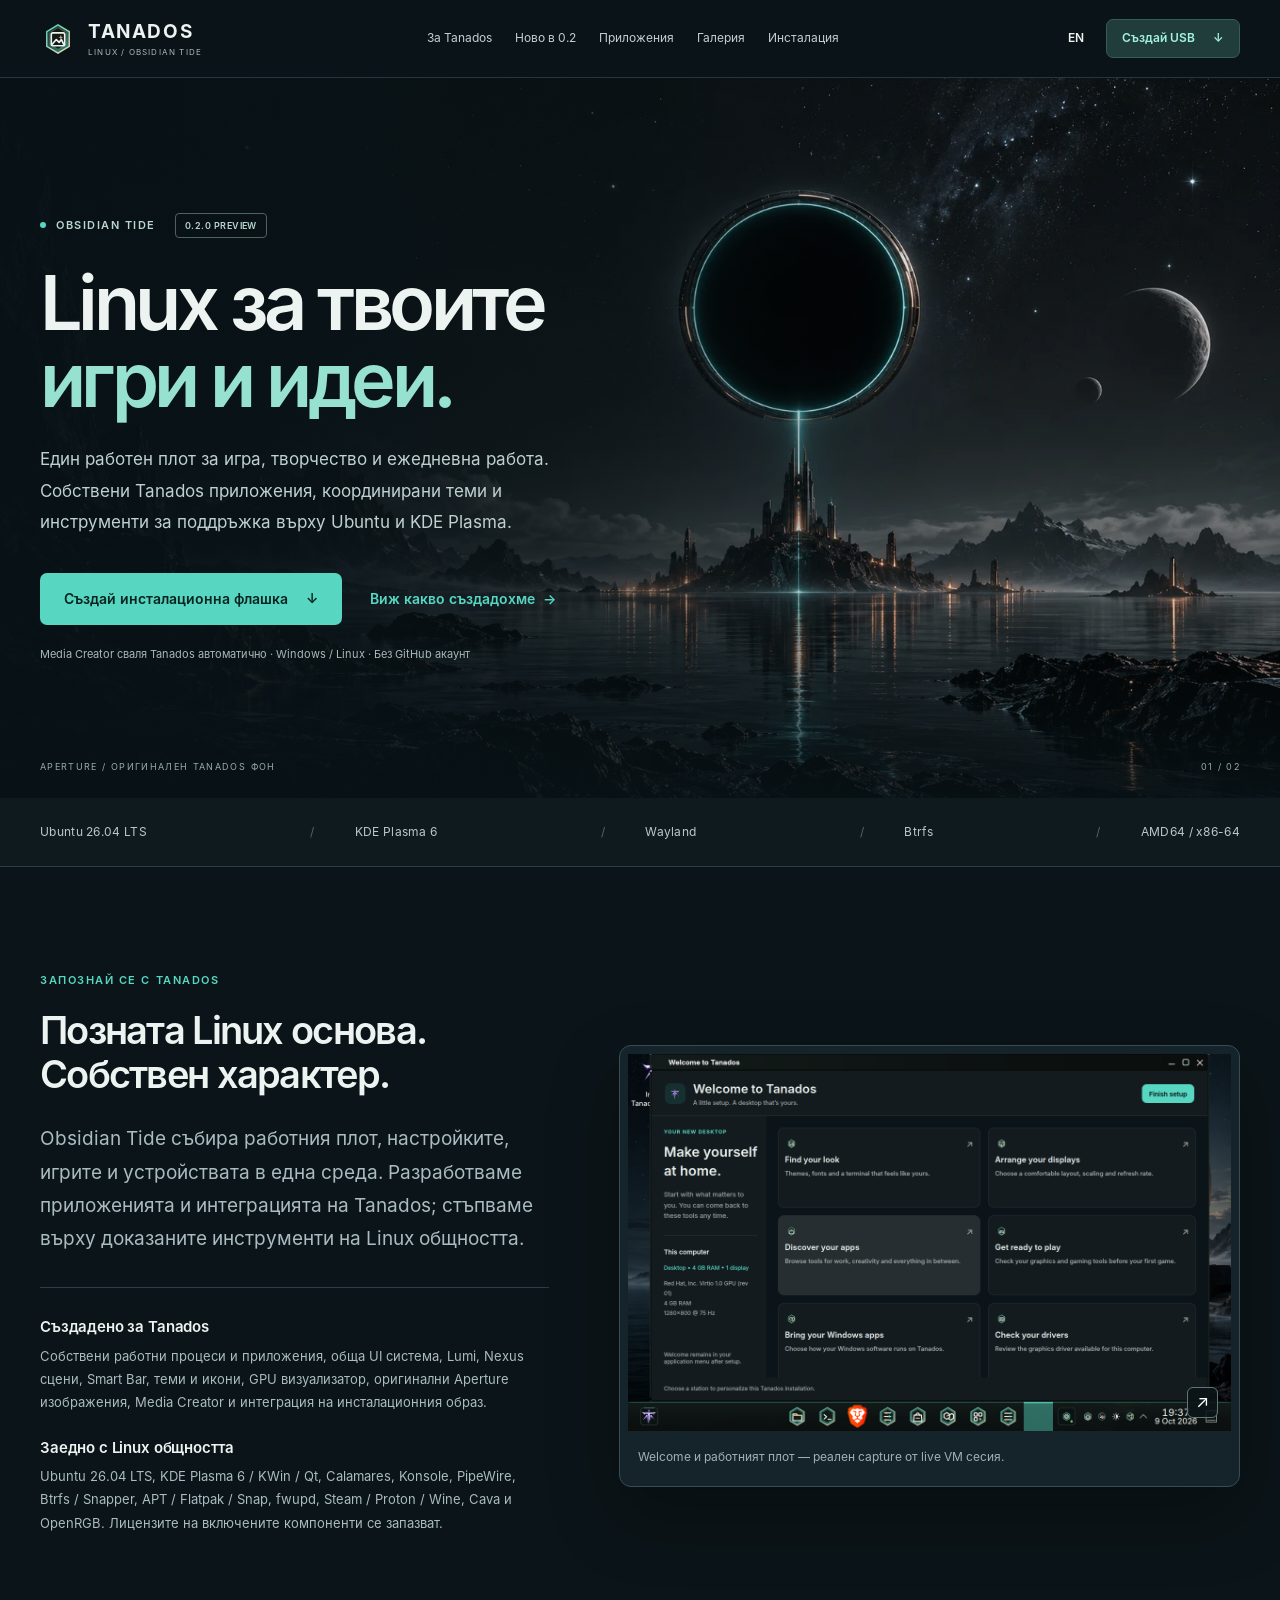
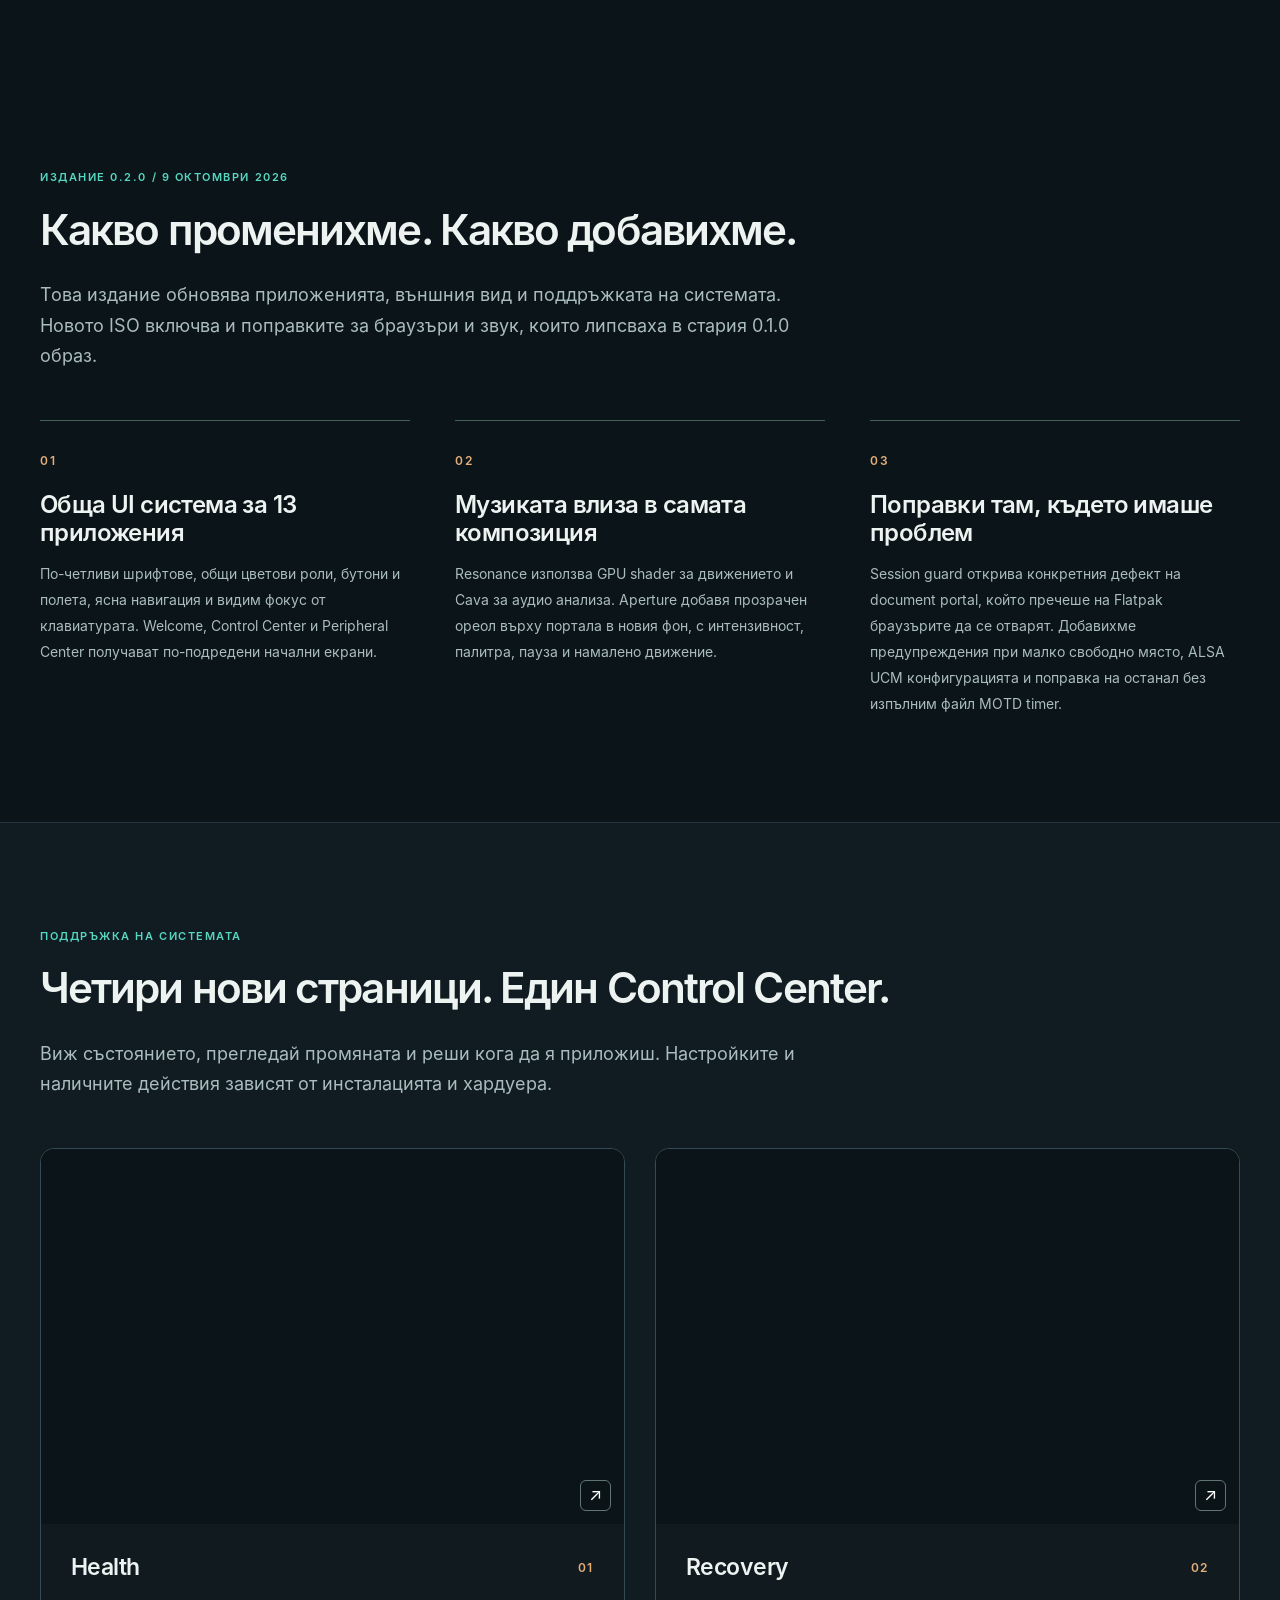
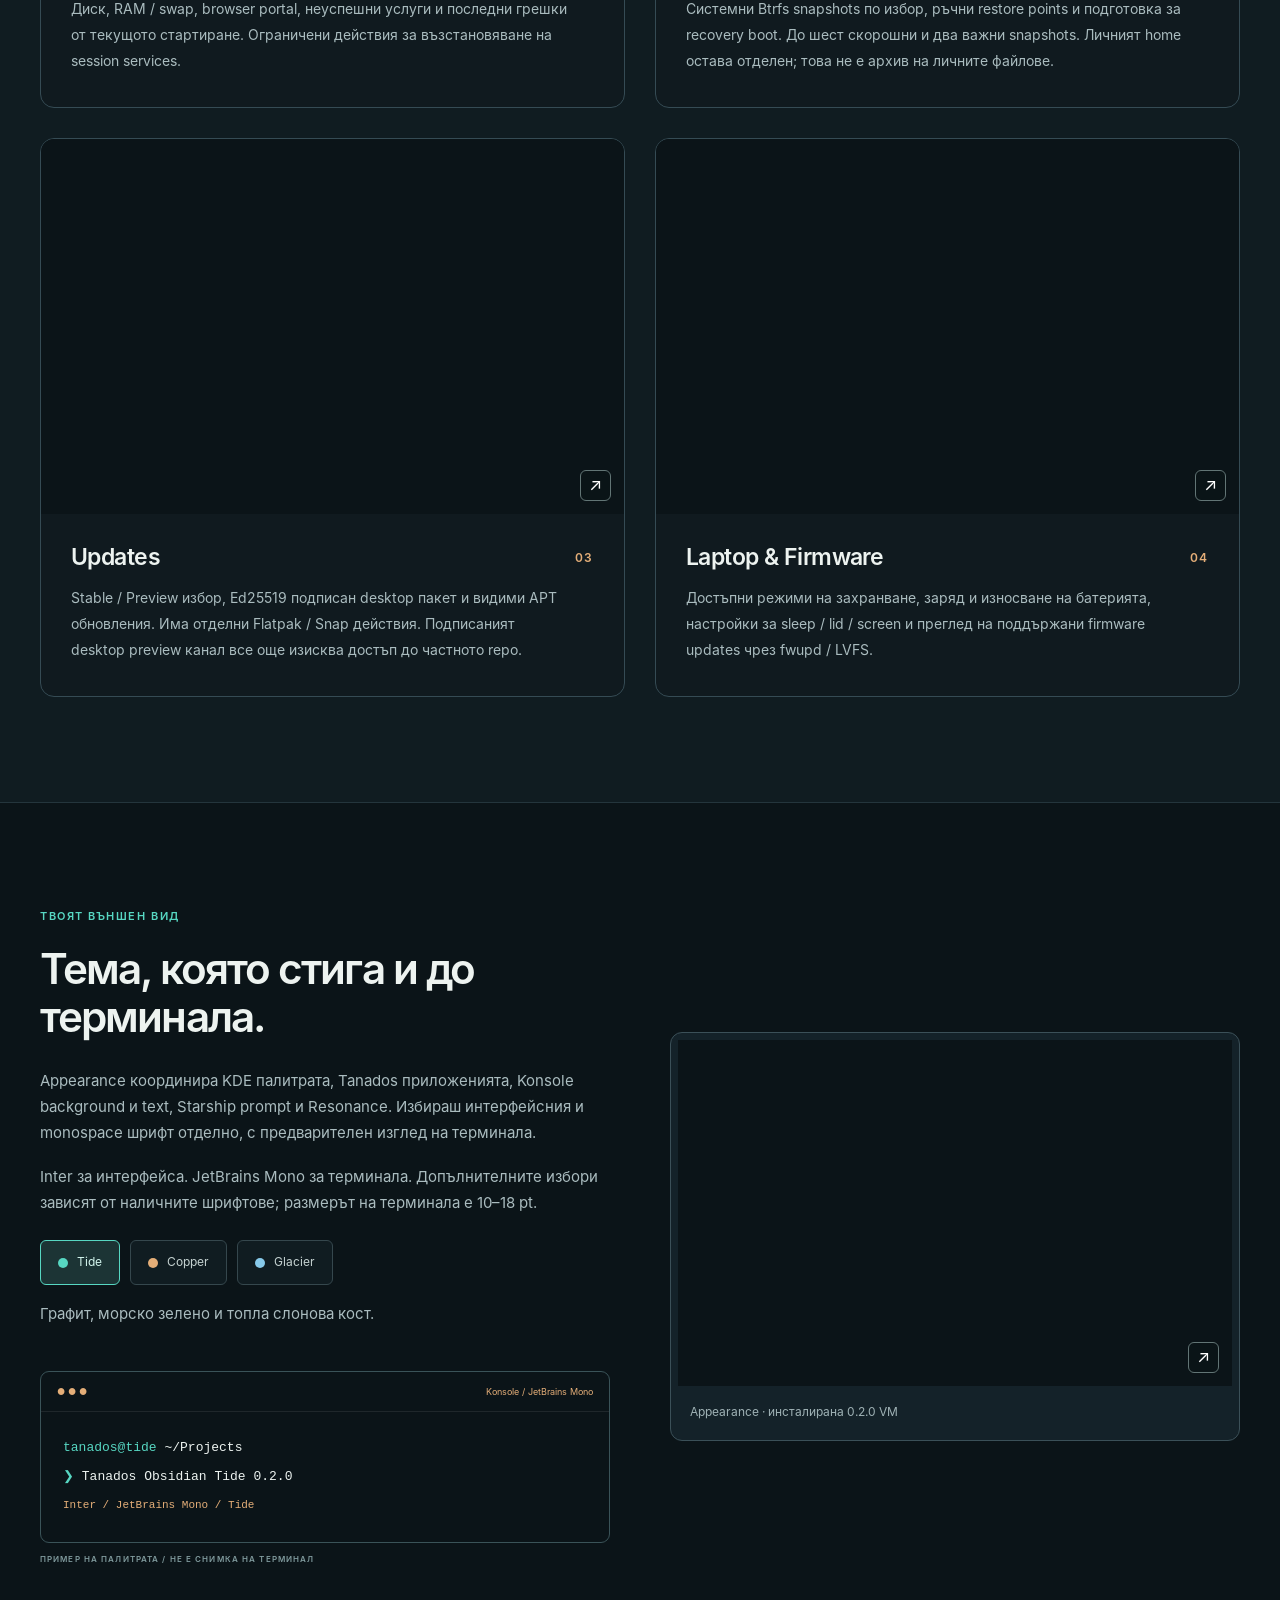
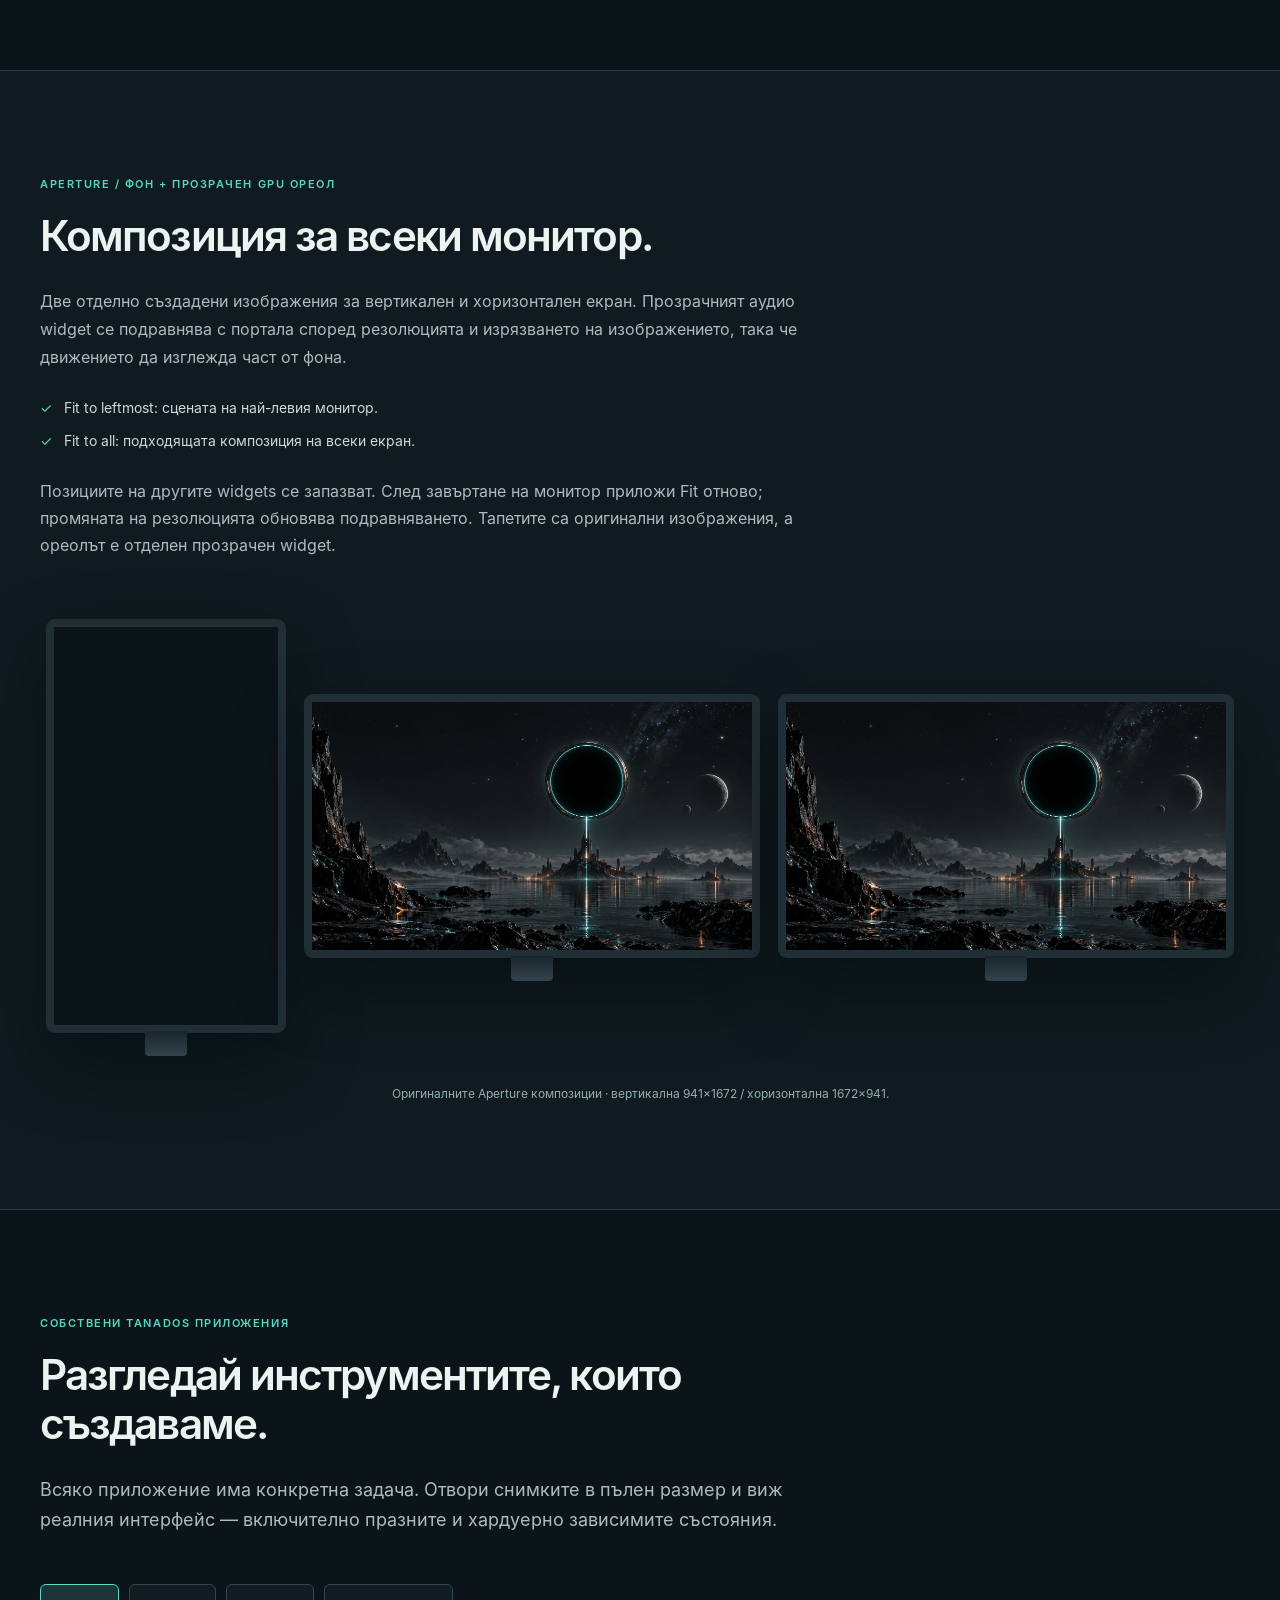
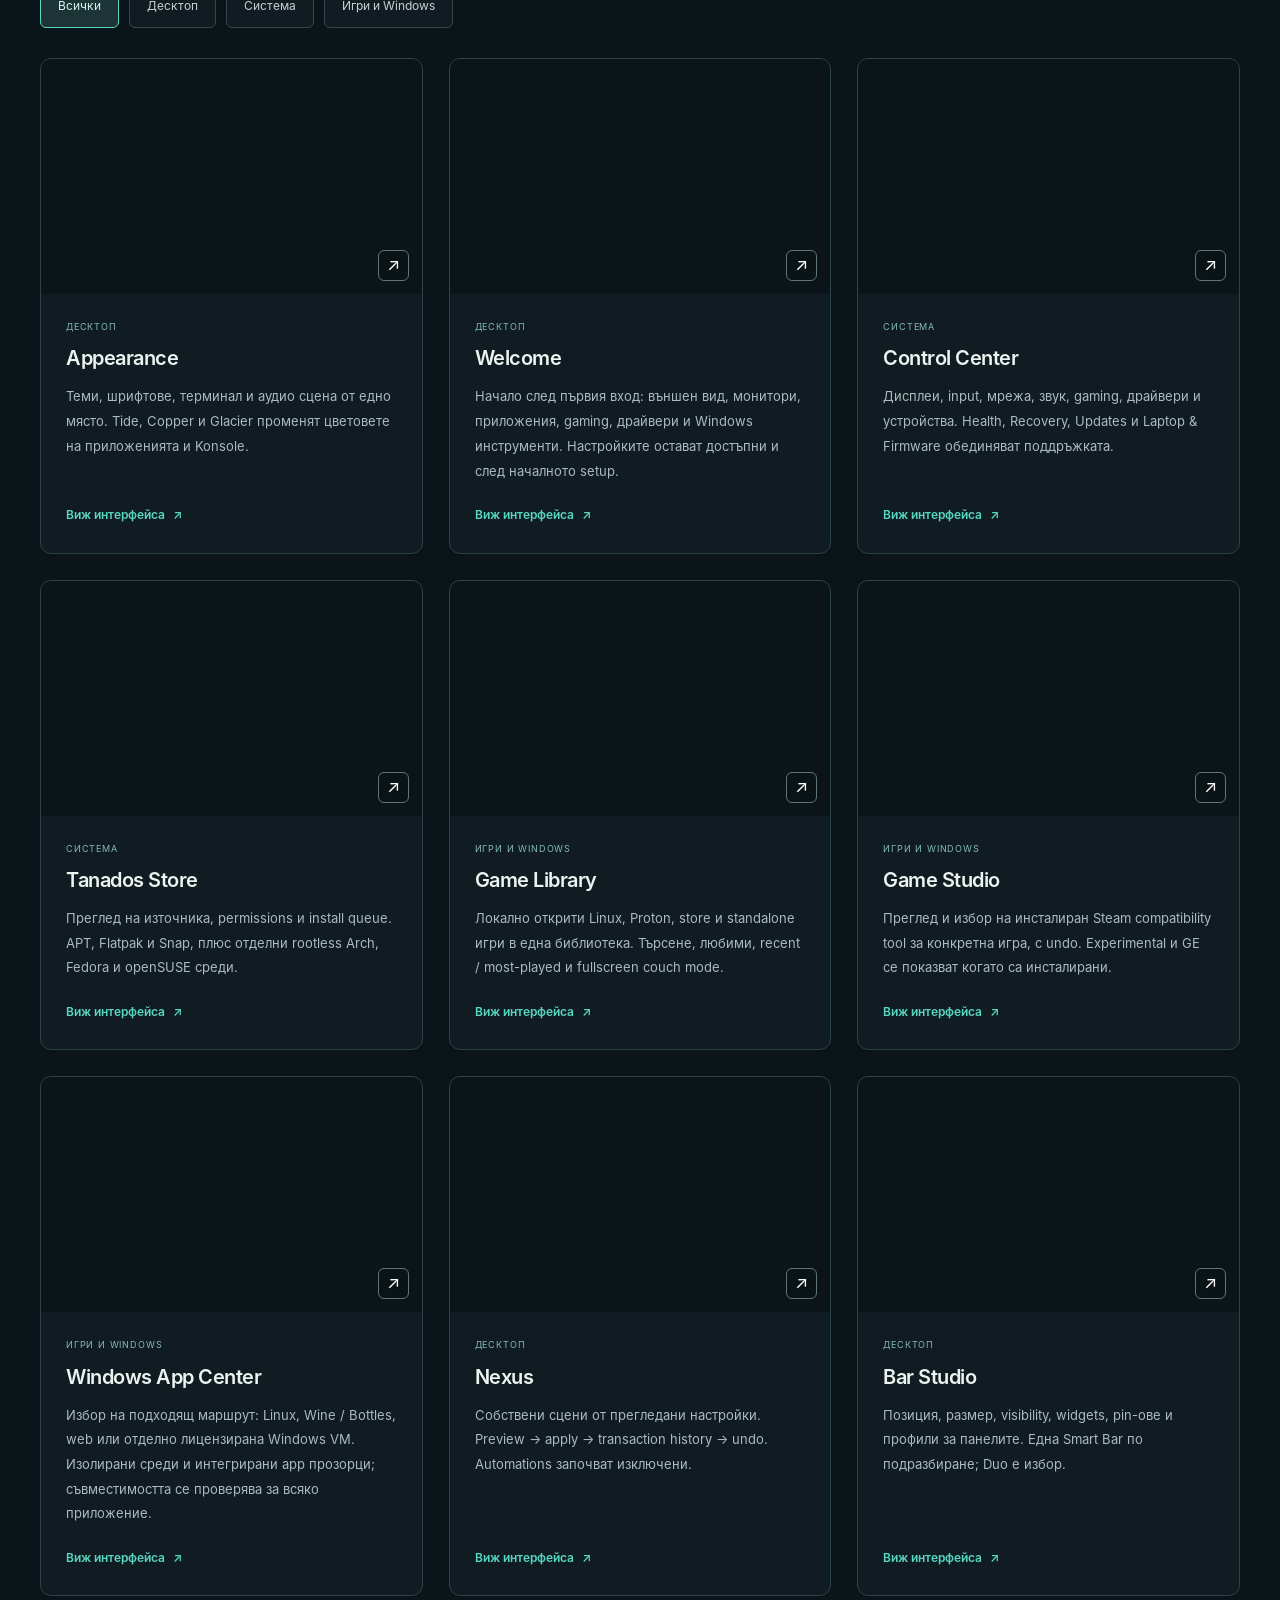
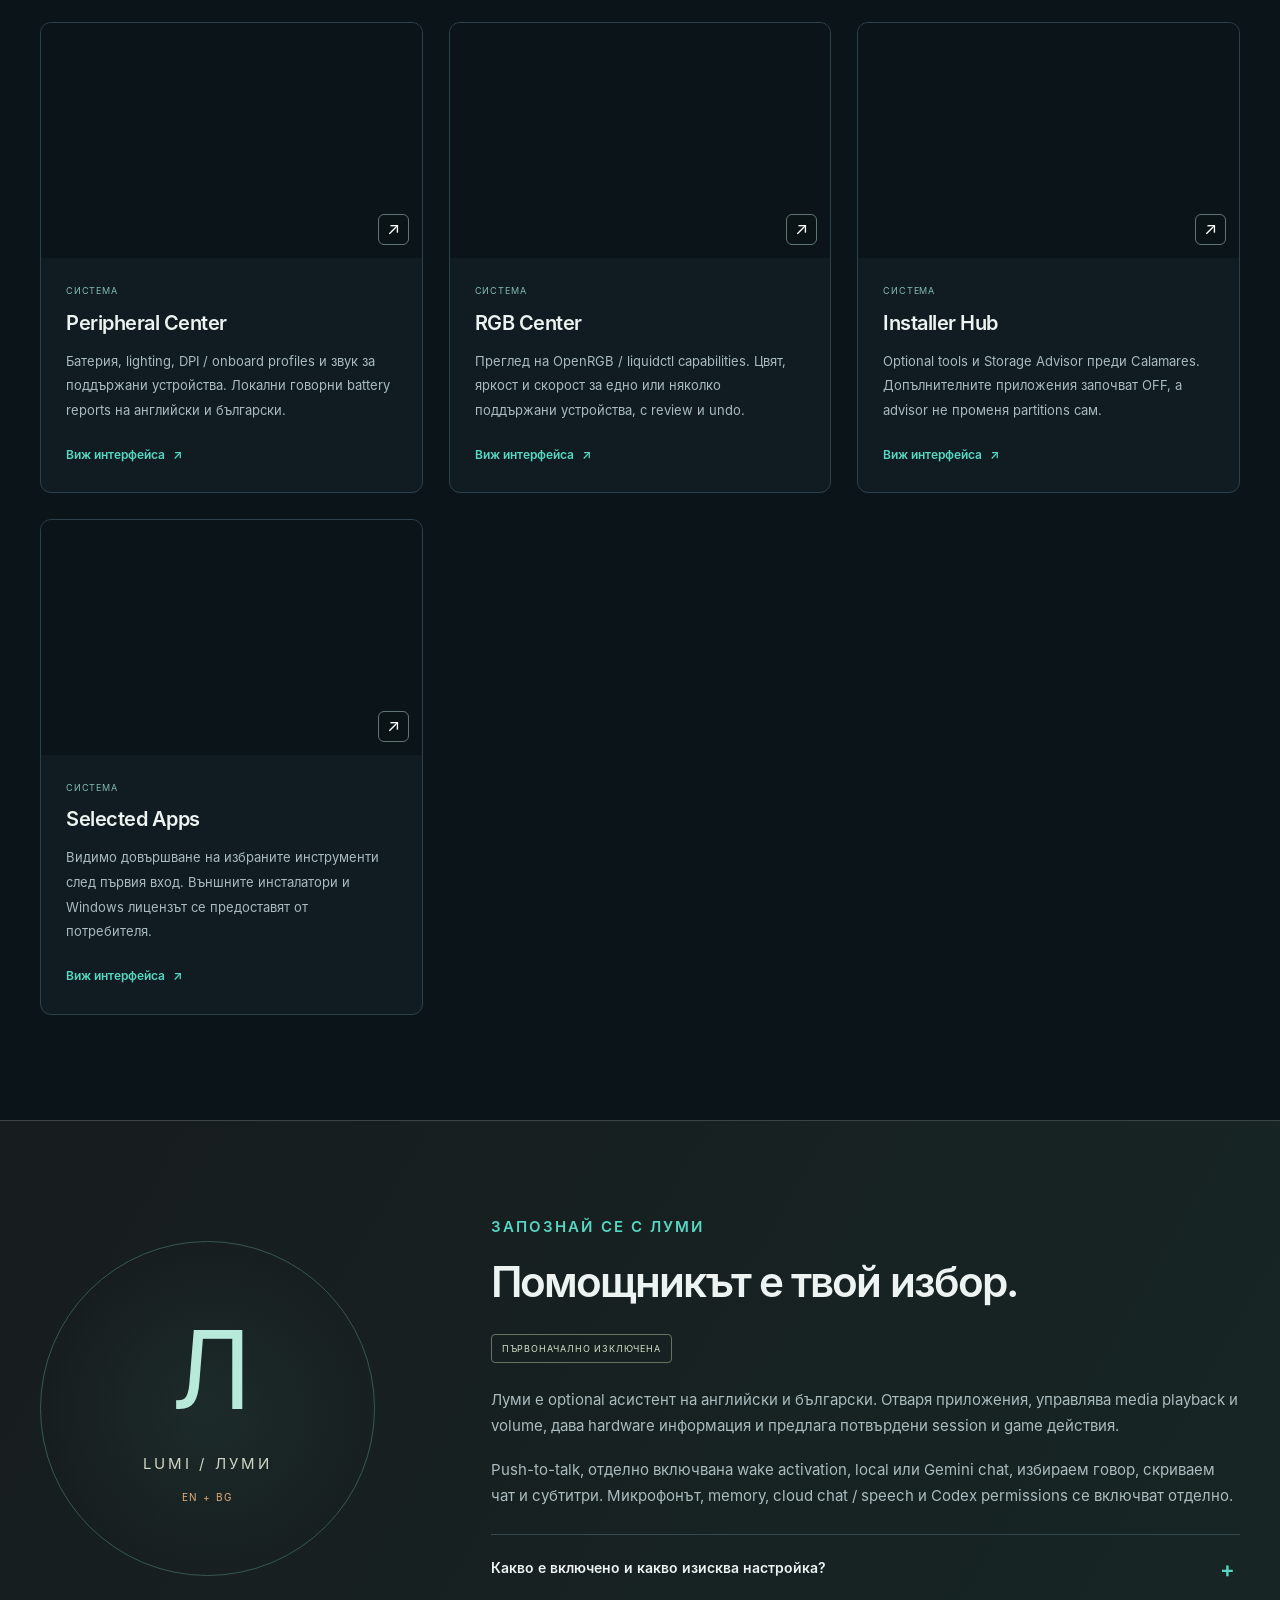
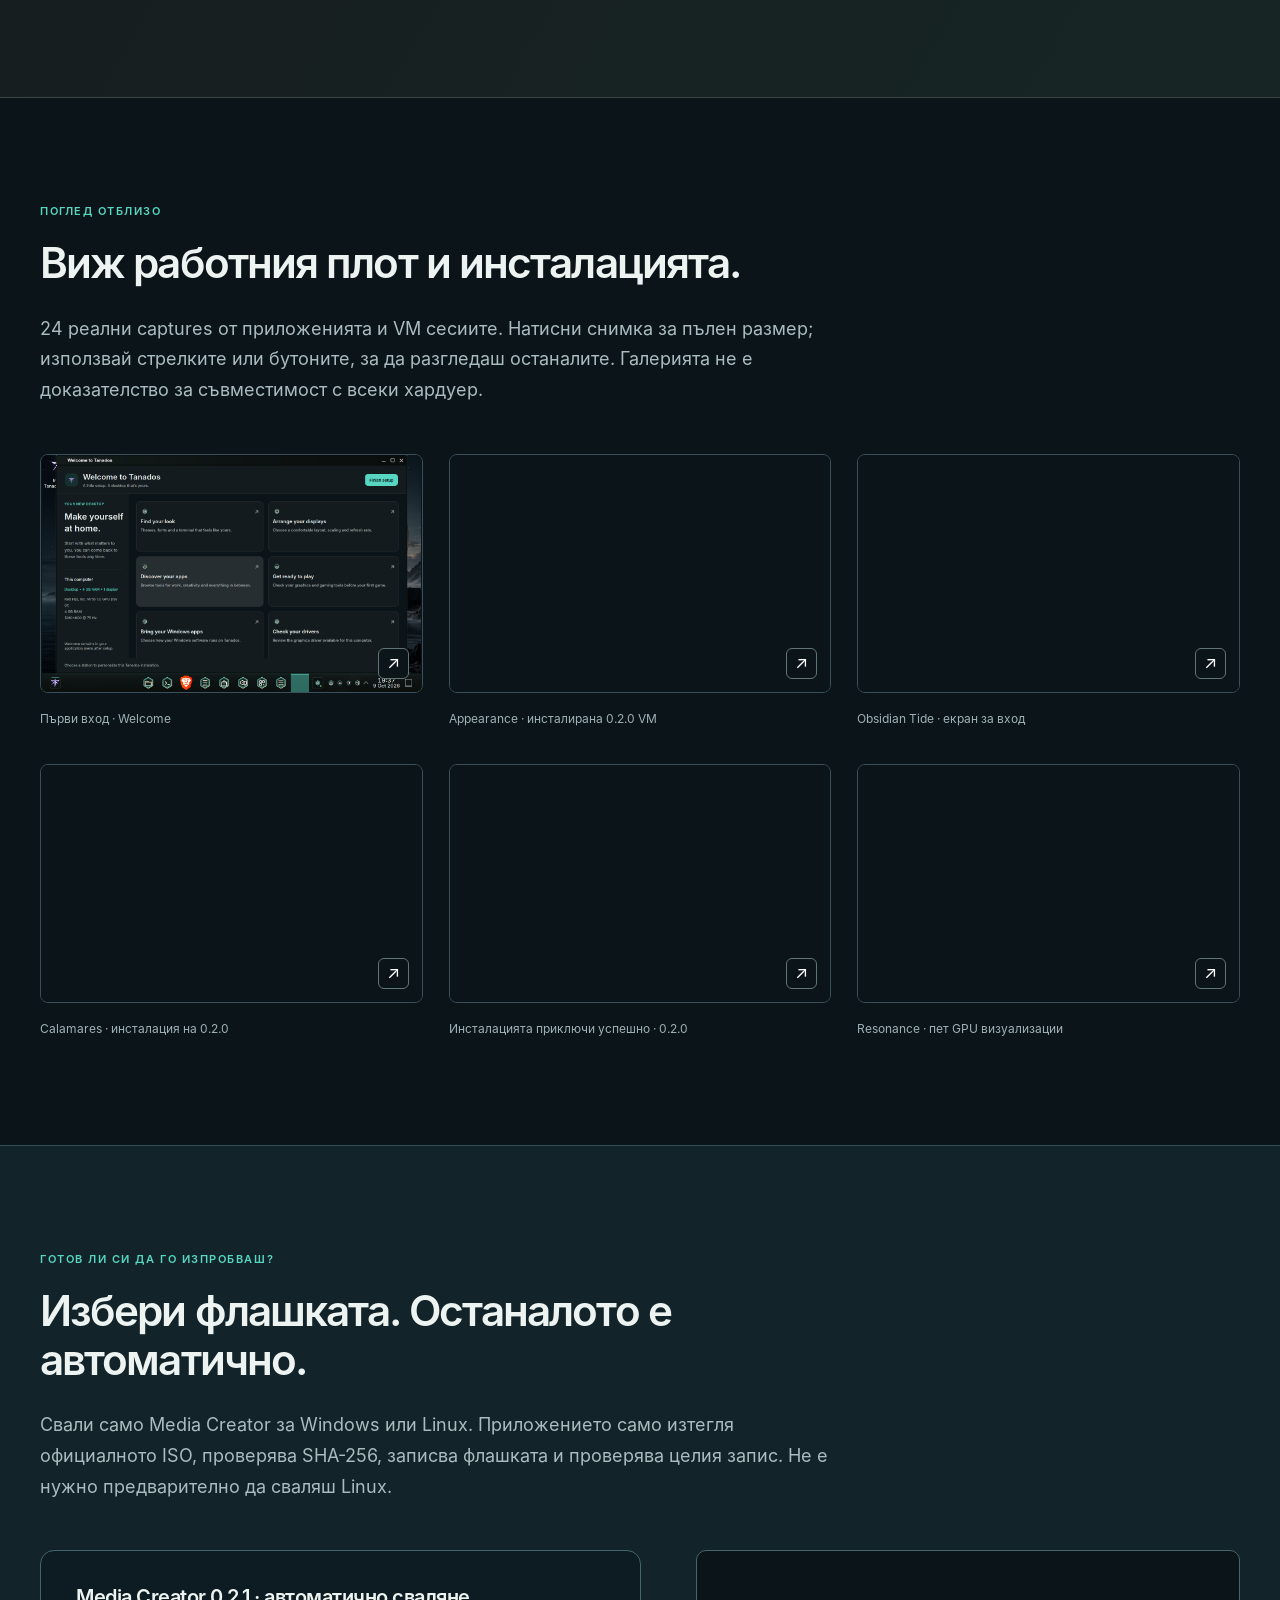
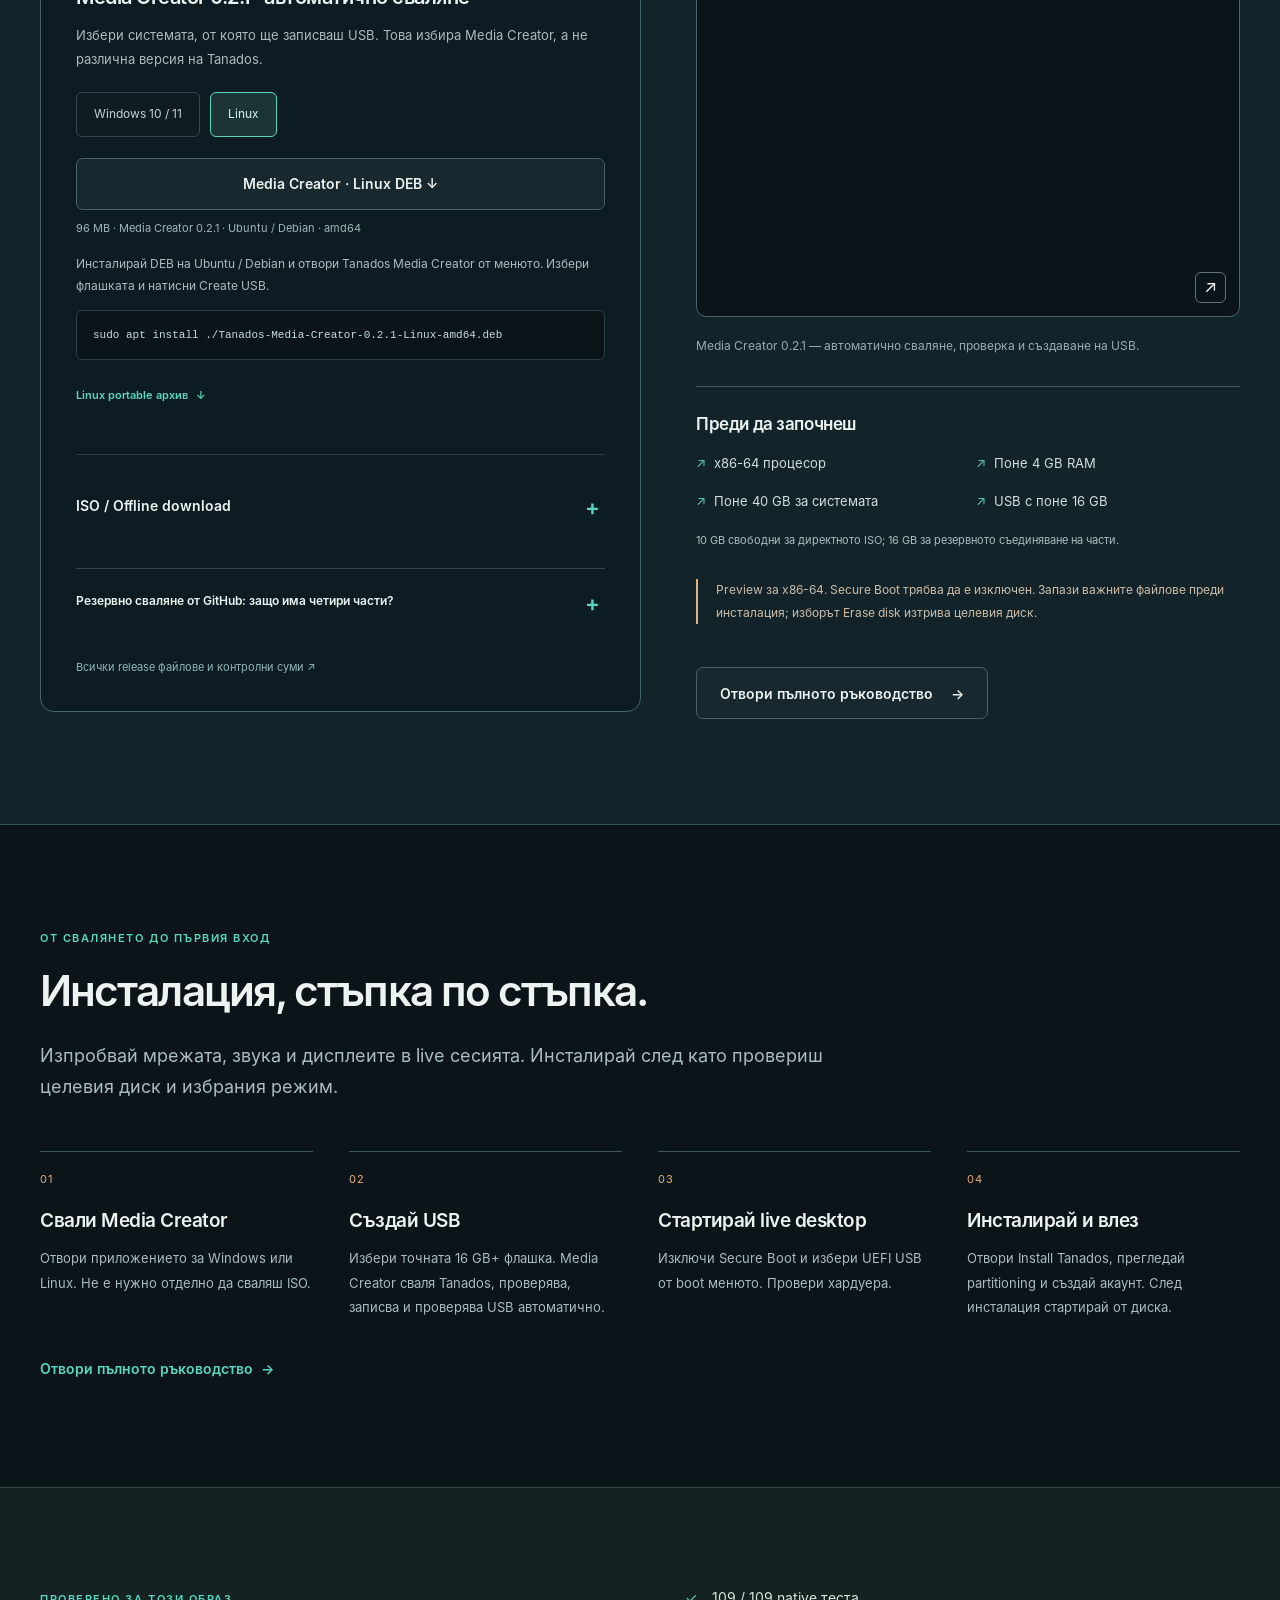
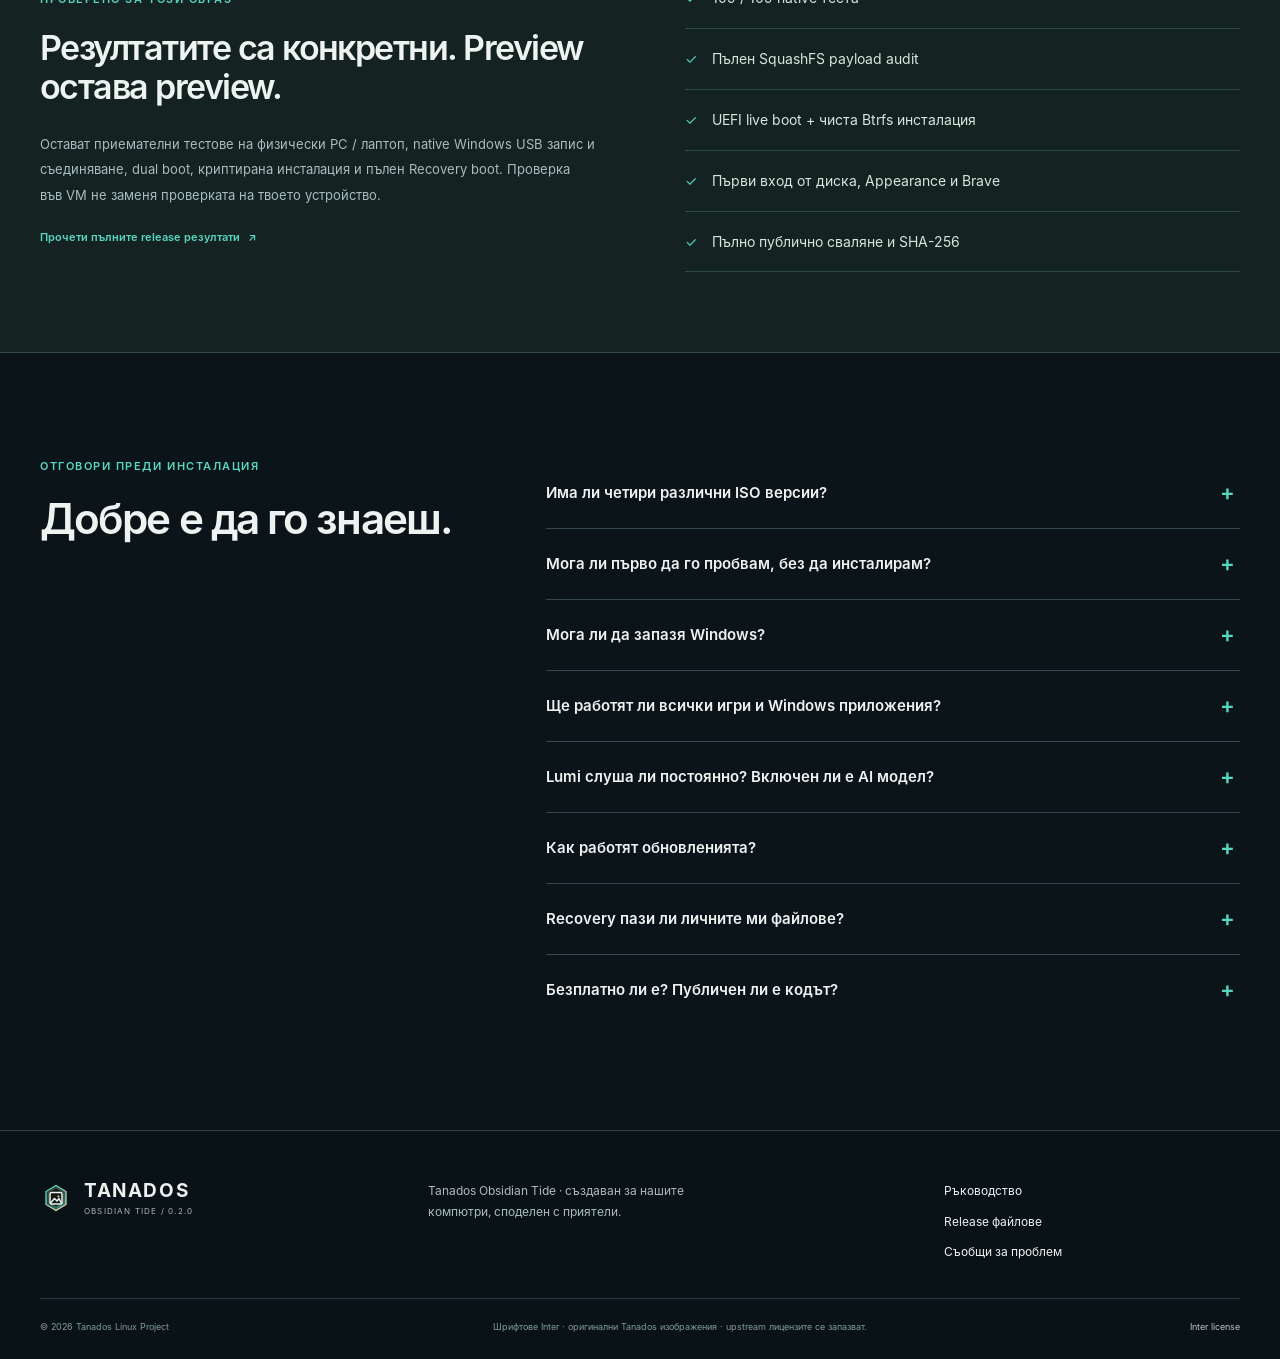
==== index.html @ b6871886 "Offer automatic Media Creator 0.2.1 USB setup" ====
<!doctype html>
<html lang="bg"><head><meta charset="utf-8"><meta name="viewport" content="width=device-width,initial-scale=1">
<meta name="description" content="Tanados Obsidian Tide 0.2.0 — Linux за игри, творчество и ежедневна работа. Разгледай приложенията, новите теми и реалните снимки. Свали едно ISO и създай USB от Windows или Linux.">
<meta name="theme-color" content="#0b1418"><meta name="color-scheme" content="dark">
<meta http-equiv="Content-Security-Policy" content="default-src 'self'; script-src 'self'; style-src 'self'; img-src 'self' data:; font-src 'self'; connect-src 'self'; object-src 'none'; base-uri 'self'; form-action 'none'">
<meta property="og:type" content="website"><meta property="og:title" content="Tanados Linux — Obsidian Tide 0.2.0"><meta property="og:description" content="Original apps. Coordinated themes. One Linux desktop. Download one complete ISO."><meta property="og:image" content="https://helldragonpz.github.io/TanadosLinux-Downloads/assets/tide.webp">
<link rel="canonical" href="https://helldragonpz.github.io/TanadosLinux-Downloads/">
<title>Tanados Linux — Obsidian Tide 0.2.0</title><link rel="icon" href="assets/mark.svg" type="image/svg+xml"><link rel="stylesheet" href="style.css"><script src="app.js" defer></script></head><body data-page="index">
<a class="skip" href="#main"><span data-i18n="skip">Към съдържанието</span></a><header class="site-header"><div class="wrap header-inner">
<a class="brand" href="./" aria-label="Tanados Linux"><img src="assets/mark.svg" alt="" width="36" height="36"><span>TANADOS<small>LINUX / OBSIDIAN TIDE</small></span></a>
<nav class="desktop-nav" aria-label="Main navigation"><a href="#about"><span data-i18n="nav.about">За Tanados</span></a><a href="#new"><span data-i18n="nav.new">Ново в 0.2</span></a><a href="#apps"><span data-i18n="nav.apps">Приложения</span></a><a href="#gallery"><span data-i18n="nav.gallery">Галерия</span></a><a href="install.html" data-guide-link><span data-i18n="nav.install">Инсталация</span></a></nav>
<div class="header-actions"><button id="language" class="language" type="button" aria-label="Switch to English">EN</button><a class="button header-download" href="#download"><span data-i18n="nav.download">Създай USB</span> <span aria-hidden="true">↓</span></a>
<details class="mobile-nav"><summary><span data-i18n="menu">Меню</span></summary><nav aria-label="Mobile navigation"><a href="#about"><span data-i18n="nav.about">За Tanados</span></a><a href="#new"><span data-i18n="nav.new">Ново в 0.2</span></a><a href="#apps"><span data-i18n="nav.apps">Приложения</span></a><a href="#gallery"><span data-i18n="nav.gallery">Галерия</span></a><a href="#download"><span data-i18n="nav.download">Създай USB</span></a><a href="install.html" data-guide-link><span data-i18n="nav.install">Инсталация</span></a></nav></details></div></div></header><main id="main">
<section class="hero"><img class="hero-background" src="assets/tide.webp" alt="" width="1672" height="941" fetchpriority="high"><div class="wrap hero-content"><p class="eyebrow"><span class="status-dot"></span> OBSIDIAN TIDE <span class="release-pill">0.2.0 PREVIEW</span></p><h1><span data-i18n="hero.line1">Linux за твоите</span><br><em><span data-i18n="hero.line2">игри и идеи.</span></em></h1><p class="hero-description"><span data-i18n="hero.body">Един работен плот за игра, творчество и ежедневна работа. Собствени Tanados приложения, координирани теми и инструменти за поддръжка върху Ubuntu и KDE Plasma.</span></p><div class="hero-actions"><a class="button primary" href="#download"><span data-i18n="hero.download">Създай инсталационна флашка</span> ↓</a><a class="text-link" href="#new"><span data-i18n="hero.explore">Виж какво създадохме</span> →</a></div><p class="hero-note"><span data-i18n="hero.note">Media Creator сваля Tanados автоматично · Windows / Linux · Без GitHub акаунт</span></p></div><div class="wrap hero-caption"><span data-i18n="hero.art">APERTURE / ОРИГИНАЛЕН TANADOS ФОН</span><span>01 / 02</span></div></section>
<div class="foundation"><div class="wrap"><span>Ubuntu 26.04 LTS</span><span>KDE Plasma 6</span><span>Wayland</span><span>Btrfs</span><span>AMD64 / x86-64</span></div></div>
<section class="section wrap about" id="about"><div class="about-copy"><div class="section-heading"><p class="eyebrow"><span data-i18n="about.label">ЗАПОЗНАЙ СЕ С TANADOS</span></p><h2><span data-i18n="about.title">Позната Linux основа. Собствен характер.</span></h2></div><p class="lead"><span data-i18n="about.body">Obsidian Tide събира работния плот, настройките, игрите и устройствата в една среда. Разработваме приложенията и интеграцията на Tanados; стъпваме върху доказаните инструменти на Linux общността.</span></p><div class="ownership"><h3><span data-i18n="about.originalTitle">Създадено за Tanados</span></h3><p class=""><span data-i18n="about.original">Собствени работни процеси и приложения, обща UI система, Lumi, Nexus сцени, Smart Bar, теми и икони, GPU визуализатор, оригинални Aperture изображения, Media Creator и интеграция на инсталационния образ.</span></p><h3><span data-i18n="about.foundationTitle">Заедно с Linux общността</span></h3><p class=""><span data-i18n="about.foundation">Ubuntu 26.04 LTS, KDE Plasma 6 / KWin / Qt, Calamares, Konsole, PipeWire, Btrfs / Snapper, APT / Flatpak / Snap, fwupd, Steam / Proton / Wine, Cava и OpenRGB. Лицензите на включените компоненти се запазват.</span></p></div></div><figure class="desktop-frame"><a class="shot " href="assets/screens/first-boot.webp" data-shot="screens/first-boot.webp" data-caption="shot.first-boot" aria-label="Първи вход · Welcome"><img src="assets/screens/first-boot.webp" alt="Първи вход · Welcome" data-alt="shot.first-boot" width="1280" height="800" loading="lazy" decoding="async"><span class="shot-open" aria-hidden="true">↗</span></a><figcaption><span data-i18n="about.capture">Welcome и работният плот — реален capture от live VM сесия.</span></figcaption></figure></section>
<section class="section wrap" id="new"><div class="section-heading"><p class="eyebrow"><span data-i18n="new.label">ИЗДАНИЕ 0.2.0 / 9 ОКТОМВРИ 2026</span></p><h2><span data-i18n="new.title">Какво променихме. Какво добавихме.</span></h2></div><p class="section-intro"><span data-i18n="new.body">Това издание обновява приложенията, външния вид и поддръжката на системата. Новото ISO включва и поправките за браузъри и звук, които липсваха в стария 0.1.0 образ.</span></p><div class="release-changes"><article><span class="index">01</span><h3><span data-i18n="new.uiTitle">Обща UI система за 13 приложения</span></h3><p class=""><span data-i18n="new.ui">По-четливи шрифтове, общи цветови роли, бутони и полета, ясна навигация и видим фокус от клавиатурата. Welcome, Control Center и Peripheral Center получават по-подредени начални екрани.</span></p></article><article><span class="index">02</span><h3><span data-i18n="new.audioTitle">Музиката влиза в самата композиция</span></h3><p class=""><span data-i18n="new.audio">Resonance използва GPU shader за движението и Cava за аудио анализа. Aperture добавя прозрачен ореол върху портала в новия фон, с интензивност, палитра, пауза и намалено движение.</span></p></article><article><span class="index">03</span><h3><span data-i18n="new.fixesTitle">Поправки там, където имаше проблем</span></h3><p class=""><span data-i18n="new.fixes">Session guard открива конкретния дефект на document portal, който пречеше на Flatpak браузърите да се отварят. Добавихме предупреждения при малко свободно място, ALSA UCM конфигурацията и поправка на останал без изпълним файл MOTD timer.</span></p></article></div></section>
<section class="section system-section" id="system"><div class="wrap"><div class="section-heading"><p class="eyebrow"><span data-i18n="system.label">ПОДДРЪЖКА НА СИСТЕМАТА</span></p><h2><span data-i18n="system.title">Четири нови страници. Един Control Center.</span></h2></div><p class="section-intro"><span data-i18n="system.body">Виж състоянието, прегледай промяната и реши кога да я приложиш. Настройките и наличните действия зависят от инсталацията и хардуера.</span></p><div class="system-grid"><article class="system-card"><a class="shot " href="assets/screens/health.webp" data-shot="screens/health.webp" data-caption="shot.health" aria-label="Health — реален интерфейс на Control Center."><img src="assets/screens/health.webp" alt="Health — реален интерфейс на Control Center." data-alt="shot.health" width="1180" height="760" loading="lazy" decoding="async"><span class="shot-open" aria-hidden="true">↗</span></a><div class="system-copy"><span class="index">01</span><h3>Health</h3><p class=""><span data-i18n="system.health">Диск, RAM / swap, browser portal, неуспешни услуги и последни грешки от текущото стартиране. Ограничени действия за възстановяване на session services.</span></p></div></article><article class="system-card"><a class="shot " href="assets/screens/recovery.webp" data-shot="screens/recovery.webp" data-caption="shot.recovery" aria-label="Recovery — реален интерфейс на Control Center."><img src="assets/screens/recovery.webp" alt="Recovery — реален интерфейс на Control Center." data-alt="shot.recovery" width="1180" height="760" loading="lazy" decoding="async"><span class="shot-open" aria-hidden="true">↗</span></a><div class="system-copy"><span class="index">02</span><h3>Recovery</h3><p class=""><span data-i18n="system.recovery">Системни Btrfs snapshots по избор, ръчни restore points и подготовка за recovery boot. До шест скорошни и два важни snapshots. Личният home остава отделен; това не е архив на личните файлове.</span></p></div></article><article class="system-card"><a class="shot " href="assets/screens/updates.webp" data-shot="screens/updates.webp" data-caption="shot.updates" aria-label="Updates — реален интерфейс на Control Center."><img src="assets/screens/updates.webp" alt="Updates — реален интерфейс на Control Center." data-alt="shot.updates" width="1180" height="760" loading="lazy" decoding="async"><span class="shot-open" aria-hidden="true">↗</span></a><div class="system-copy"><span class="index">03</span><h3>Updates</h3><p class=""><span data-i18n="system.updates">Stable / Preview избор, Ed25519 подписан desktop пакет и видими APT обновления. Има отделни Flatpak / Snap действия. Подписаният desktop preview канал все още изисква достъп до частното repo.</span></p></div></article><article class="system-card"><a class="shot " href="assets/screens/laptop.webp" data-shot="screens/laptop.webp" data-caption="shot.laptop" aria-label="Laptop &amp; Firmware — реален интерфейс на Control Center."><img src="assets/screens/laptop.webp" alt="Laptop &amp; Firmware — реален интерфейс на Control Center." data-alt="shot.laptop" width="1180" height="760" loading="lazy" decoding="async"><span class="shot-open" aria-hidden="true">↗</span></a><div class="system-copy"><span class="index">04</span><h3>Laptop & Firmware</h3><p class=""><span data-i18n="system.laptop">Достъпни режими на захранване, заряд и износване на батерията, настройки за sleep / lid / screen и преглед на поддържани firmware updates чрез fwupd / LVFS.</span></p></div></article></div></div></section>
<section class="section wrap appearance" id="appearance"><div><div class="section-heading"><p class="eyebrow"><span data-i18n="appearance.label">ТВОЯТ ВЪНШЕН ВИД</span></p><h2><span data-i18n="appearance.title">Тема, която стига и до терминала.</span></h2></div><p class="lead"><span data-i18n="appearance.body">Appearance координира KDE палитрата, Tanados приложенията, Konsole background и text, Starship prompt и Resonance. Избираш интерфейсния и monospace шрифт отделно, с предварителен изглед на терминала.</span></p><p class=""><span data-i18n="appearance.fonts">Inter за интерфейса. JetBrains Mono за терминала. Допълнителните избори зависят от наличните шрифтове; размерът на терминала е 10–18 pt.</span></p><div class="palette-picker" role="group" aria-label="Palette preview"><button class="selected" type="button" data-palette="tide" aria-pressed="true"><i class="swatch tide"></i>Tide</button><button type="button" data-palette="copper" aria-pressed="false"><i class="swatch copper"></i>Copper</button><button type="button" data-palette="glacier" aria-pressed="false"><i class="swatch glacier"></i>Glacier</button></div><p id="palette-description"><span data-i18n="appearance.tide">Графит, морско зелено и топла слонова кост.</span></p><div class="terminal-demo" data-palette="tide"><div class="terminal-bar"><span>● ● ●</span><span>Konsole / JetBrains Mono</span></div><div class="terminal-body"><span class="terminal-user">tanados@tide</span> <span>~/Projects</span><br><span class="terminal-prompt">❯</span> <span class="terminal-text">Tanados Obsidian Tide 0.2.0</span><br><span class="terminal-note">Inter / JetBrains Mono / <span id="terminal-theme">Tide</span></span></div></div><p class="tiny-label"><span data-i18n="appearance.demo">ПРИМЕР НА ПАЛИТРАТА / НЕ Е СНИМКА НА ТЕРМИНАЛ</span></p></div><figure><a class="shot " href="assets/screens/installed-appearance.webp" data-shot="screens/installed-appearance.webp" data-caption="shot.installed-appearance" aria-label="Appearance · инсталирана 0.2.0 VM"><img src="assets/screens/installed-appearance.webp" alt="Appearance · инсталирана 0.2.0 VM" data-alt="shot.installed-appearance" width="1280" height="800" loading="lazy" decoding="async"><span class="shot-open" aria-hidden="true">↗</span></a><figcaption><span data-i18n="shot.installed-appearance">Appearance · инсталирана 0.2.0 VM</span></figcaption></figure></section>
<section class="section monitor-section" id="monitors"><div class="wrap"><div class="monitor-copy"><div class="section-heading"><p class="eyebrow"><span data-i18n="monitors.label">APERTURE / ФОН + ПРОЗРАЧЕН GPU ОРЕОЛ</span></p><h2><span data-i18n="monitors.title">Композиция за всеки монитор.</span></h2></div><p class="lead"><span data-i18n="monitors.body">Две отделно създадени изображения за вертикален и хоризонтален екран. Прозрачният аудио widget се подравнява с портала според резолюцията и изрязването на изображението, така че движението да изглежда част от фона.</span></p><ul class="check-list"><li><span data-i18n="monitors.left">Fit to leftmost: сцената на най-левия монитор.</span></li><li><span data-i18n="monitors.all">Fit to all: подходящата композиция на всеки екран.</span></li></ul><p class=""><span data-i18n="monitors.note">Позициите на другите widgets се запазват. След завъртане на монитор приложи Fit отново; промяната на резолюцията обновява подравняването. Тапетите са оригинални изображения, а ореолът е отделен прозрачен widget.</span></p></div><div class="monitor-composition"><div class="monitor portrait"><a class="shot " href="assets/aperture-portrait.webp" data-shot="aperture-portrait.webp" data-caption="shot.aperture-portrait" aria-label="Aperture — оригинално вертикално изображение, не screenshot."><img src="assets/aperture-portrait.webp" alt="Aperture — оригинално вертикално изображение, не screenshot." data-alt="shot.aperture-portrait" width="941" height="1672" loading="lazy" decoding="async"><span class="shot-open" aria-hidden="true">↗</span></a></div><div class="monitor landscape"><a class="shot " href="assets/tide.webp" data-shot="tide.webp" data-caption="shot.aperture-wide" aria-label="Aperture — оригинално хоризонтално изображение, не screenshot."><img src="assets/tide.webp" alt="Aperture — оригинално хоризонтално изображение, не screenshot." data-alt="shot.aperture-wide" width="1672" height="941" loading="lazy" decoding="async"><span class="shot-open" aria-hidden="true">↗</span></a></div><div class="monitor landscape monitor-third"><a class="shot " href="assets/tide.webp" data-shot="tide.webp" data-caption="shot.aperture-wide" aria-label="Aperture — оригинално хоризонтално изображение, не screenshot."><img src="assets/tide.webp" alt="Aperture — оригинално хоризонтално изображение, не screenshot." data-alt="shot.aperture-wide" width="1672" height="941" loading="lazy" decoding="async"><span class="shot-open" aria-hidden="true">↗</span></a></div></div><p class="image-note"><span data-i18n="monitors.art">Оригиналните Aperture композиции · вертикална 941×1672 / хоризонтална 1672×941.</span></p></div></section>
<section class="section wrap" id="apps"><div class="section-heading"><p class="eyebrow"><span data-i18n="apps.label">СОБСТВЕНИ TANADOS ПРИЛОЖЕНИЯ</span></p><h2><span data-i18n="apps.title">Разгледай инструментите, които създаваме.</span></h2></div><p class="section-intro"><span data-i18n="apps.body">Всяко приложение има конкретна задача. Отвори снимките в пълен размер и виж реалния интерфейс — включително празните и хардуерно зависимите състояния.</span></p><div class="app-filters" role="group" aria-label="Application categories"><button type="button" data-filter="all" aria-pressed="true" class="selected"><span data-i18n="filter.all">Всички</span></button><button type="button" data-filter="desktop" aria-pressed="false" class=""><span data-i18n="filter.desktop">Десктоп</span></button><button type="button" data-filter="system" aria-pressed="false" class=""><span data-i18n="filter.system">Система</span></button><button type="button" data-filter="play" aria-pressed="false" class=""><span data-i18n="filter.play">Игри и Windows</span></button></div><div class="apps-grid"><article class="app-card" data-category="desktop"><a class="shot " href="assets/screens/appearance.webp" data-shot="screens/appearance.webp" data-caption="shot.appearance" aria-label="Appearance — реален интерфейс на Tanados; съдържанието и устройствата зависят от конкретната система."><img src="assets/screens/appearance.webp" alt="Appearance — реален интерфейс на Tanados; съдържанието и устройствата зависят от конкретната система." data-alt="shot.appearance" width="1100" height="810" loading="lazy" decoding="async"><span class="shot-open" aria-hidden="true">↗</span></a><div class="app-copy"><span class="category"><span data-i18n="filter.desktop">Десктоп</span></span><h3>Appearance</h3><p class=""><span data-i18n="app.appearance">Теми, шрифтове, терминал и аудио сцена от едно място. Tide, Copper и Glacier променят цветовете на приложенията и Konsole.</span></p><button class="text-link app-open" type="button" data-open-shot="screens/appearance.webp"><span data-i18n="view">Виж интерфейса</span> ↗</button></div></article><article class="app-card" data-category="desktop"><a class="shot " href="assets/screens/welcome.webp" data-shot="screens/welcome.webp" data-caption="shot.welcome" aria-label="Welcome — реален интерфейс на Tanados; съдържанието и устройствата зависят от конкретната система."><img src="assets/screens/welcome.webp" alt="Welcome — реален интерфейс на Tanados; съдържанието и устройствата зависят от конкретната система." data-alt="shot.welcome" width="1180" height="800" loading="lazy" decoding="async"><span class="shot-open" aria-hidden="true">↗</span></a><div class="app-copy"><span class="category"><span data-i18n="filter.desktop">Десктоп</span></span><h3>Welcome</h3><p class=""><span data-i18n="app.welcome">Начало след първия вход: външен вид, монитори, приложения, gaming, драйвери и Windows инструменти. Настройките остават достъпни и след началното setup.</span></p><button class="text-link app-open" type="button" data-open-shot="screens/welcome.webp"><span data-i18n="view">Виж интерфейса</span> ↗</button></div></article><article class="app-card" data-category="system"><a class="shot " href="assets/screens/control-center.webp" data-shot="screens/control-center.webp" data-caption="shot.control-center" aria-label="Control Center — реален интерфейс на Tanados; съдържанието и устройствата зависят от конкретната система."><img src="assets/screens/control-center.webp" alt="Control Center — реален интерфейс на Tanados; съдържанието и устройствата зависят от конкретната система." data-alt="shot.control-center" width="1180" height="760" loading="lazy" decoding="async"><span class="shot-open" aria-hidden="true">↗</span></a><div class="app-copy"><span class="category"><span data-i18n="filter.system">Система</span></span><h3>Control Center</h3><p class=""><span data-i18n="app.control-center">Дисплеи, input, мрежа, звук, gaming, драйвери и устройства. Health, Recovery, Updates и Laptop &amp; Firmware обединяват поддръжката.</span></p><button class="text-link app-open" type="button" data-open-shot="screens/control-center.webp"><span data-i18n="view">Виж интерфейса</span> ↗</button></div></article><article class="app-card" data-category="system"><a class="shot " href="assets/screens/store.webp" data-shot="screens/store.webp" data-caption="shot.store" aria-label="Tanados Store — реален интерфейс на Tanados; съдържанието и устройствата зависят от конкретната система."><img src="assets/screens/store.webp" alt="Tanados Store — реален интерфейс на Tanados; съдържанието и устройствата зависят от конкретната система." data-alt="shot.store" width="1320" height="840" loading="lazy" decoding="async"><span class="shot-open" aria-hidden="true">↗</span></a><div class="app-copy"><span class="category"><span data-i18n="filter.system">Система</span></span><h3>Tanados Store</h3><p class=""><span data-i18n="app.store">Преглед на източника, permissions и install queue. APT, Flatpak и Snap, плюс отделни rootless Arch, Fedora и openSUSE среди.</span></p><button class="text-link app-open" type="button" data-open-shot="screens/store.webp"><span data-i18n="view">Виж интерфейса</span> ↗</button></div></article><article class="app-card" data-category="play"><a class="shot " href="assets/screens/game-library.webp" data-shot="screens/game-library.webp" data-caption="shot.game-library" aria-label="Game Library — реален интерфейс на Tanados; съдържанието и устройствата зависят от конкретната система."><img src="assets/screens/game-library.webp" alt="Game Library — реален интерфейс на Tanados; съдържанието и устройствата зависят от конкретната система." data-alt="shot.game-library" width="1400" height="860" loading="lazy" decoding="async"><span class="shot-open" aria-hidden="true">↗</span></a><div class="app-copy"><span class="category"><span data-i18n="filter.play">Игри и Windows</span></span><h3>Game Library</h3><p class=""><span data-i18n="app.game-library">Локално открити Linux, Proton, store и standalone игри в една библиотека. Търсене, любими, recent / most-played и fullscreen couch mode.</span></p><button class="text-link app-open" type="button" data-open-shot="screens/game-library.webp"><span data-i18n="view">Виж интерфейса</span> ↗</button></div></article><article class="app-card" data-category="play"><a class="shot " href="assets/screens/game-studio.webp" data-shot="screens/game-studio.webp" data-caption="shot.game-studio" aria-label="Game Studio — реален интерфейс на Tanados; съдържанието и устройствата зависят от конкретната система."><img src="assets/screens/game-studio.webp" alt="Game Studio — реален интерфейс на Tanados; съдържанието и устройствата зависят от конкретната система." data-alt="shot.game-studio" width="1180" height="760" loading="lazy" decoding="async"><span class="shot-open" aria-hidden="true">↗</span></a><div class="app-copy"><span class="category"><span data-i18n="filter.play">Игри и Windows</span></span><h3>Game Studio</h3><p class=""><span data-i18n="app.game-studio">Преглед и избор на инсталиран Steam compatibility tool за конкретна игра, с undo. Experimental и GE се показват когато са инсталирани.</span></p><button class="text-link app-open" type="button" data-open-shot="screens/game-studio.webp"><span data-i18n="view">Виж интерфейса</span> ↗</button></div></article><article class="app-card" data-category="play"><a class="shot " href="assets/screens/windows.webp" data-shot="screens/windows.webp" data-caption="shot.windows" aria-label="Windows App Center — реален интерфейс на Tanados; съдържанието и устройствата зависят от конкретната система."><img src="assets/screens/windows.webp" alt="Windows App Center — реален интерфейс на Tanados; съдържанието и устройствата зависят от конкретната система." data-alt="shot.windows" width="1180" height="760" loading="lazy" decoding="async"><span class="shot-open" aria-hidden="true">↗</span></a><div class="app-copy"><span class="category"><span data-i18n="filter.play">Игри и Windows</span></span><h3>Windows App Center</h3><p class=""><span data-i18n="app.windows">Избор на подходящ маршрут: Linux, Wine / Bottles, web или отделно лицензирана Windows VM. Изолирани среди и интегрирани app прозорци; съвместимостта се проверява за всяко приложение.</span></p><button class="text-link app-open" type="button" data-open-shot="screens/windows.webp"><span data-i18n="view">Виж интерфейса</span> ↗</button></div></article><article class="app-card" data-category="desktop"><a class="shot " href="assets/screens/nexus.webp" data-shot="screens/nexus.webp" data-caption="shot.nexus" aria-label="Nexus — реален интерфейс на Tanados; съдържанието и устройствата зависят от конкретната система."><img src="assets/screens/nexus.webp" alt="Nexus — реален интерфейс на Tanados; съдържанието и устройствата зависят от конкретната система." data-alt="shot.nexus" width="1320" height="820" loading="lazy" decoding="async"><span class="shot-open" aria-hidden="true">↗</span></a><div class="app-copy"><span class="category"><span data-i18n="filter.desktop">Десктоп</span></span><h3>Nexus</h3><p class=""><span data-i18n="app.nexus">Собствени сцени от прегледани настройки. Preview → apply → transaction history → undo. Automations започват изключени.</span></p><button class="text-link app-open" type="button" data-open-shot="screens/nexus.webp"><span data-i18n="view">Виж интерфейса</span> ↗</button></div></article><article class="app-card" data-category="desktop"><a class="shot " href="assets/screens/bar-studio.webp" data-shot="screens/bar-studio.webp" data-caption="shot.bar-studio" aria-label="Bar Studio — реален интерфейс на Tanados; съдържанието и устройствата зависят от конкретната система."><img src="assets/screens/bar-studio.webp" alt="Bar Studio — реален интерфейс на Tanados; съдържанието и устройствата зависят от конкретната система." data-alt="shot.bar-studio" width="1120" height="720" loading="lazy" decoding="async"><span class="shot-open" aria-hidden="true">↗</span></a><div class="app-copy"><span class="category"><span data-i18n="filter.desktop">Десктоп</span></span><h3>Bar Studio</h3><p class=""><span data-i18n="app.bar-studio">Позиция, размер, visibility, widgets, pin-ове и профили за панелите. Една Smart Bar по подразбиране; Duo е избор.</span></p><button class="text-link app-open" type="button" data-open-shot="screens/bar-studio.webp"><span data-i18n="view">Виж интерфейса</span> ↗</button></div></article><article class="app-card" data-category="system"><a class="shot " href="assets/screens/peripheral-center.webp" data-shot="screens/peripheral-center.webp" data-caption="shot.peripheral-center" aria-label="Peripheral Center — реален интерфейс на Tanados; съдържанието и устройствата зависят от конкретната система."><img src="assets/screens/peripheral-center.webp" alt="Peripheral Center — реален интерфейс на Tanados; съдържанието и устройствата зависят от конкретната система." data-alt="shot.peripheral-center" width="1120" height="780" loading="lazy" decoding="async"><span class="shot-open" aria-hidden="true">↗</span></a><div class="app-copy"><span class="category"><span data-i18n="filter.system">Система</span></span><h3>Peripheral Center</h3><p class=""><span data-i18n="app.peripheral-center">Батерия, lighting, DPI / onboard profiles и звук за поддържани устройства. Локални говорни battery reports на английски и български.</span></p><button class="text-link app-open" type="button" data-open-shot="screens/peripheral-center.webp"><span data-i18n="view">Виж интерфейса</span> ↗</button></div></article><article class="app-card" data-category="system"><a class="shot " href="assets/screens/rgb.webp" data-shot="screens/rgb.webp" data-caption="shot.rgb" aria-label="RGB Center — реален интерфейс на Tanados; съдържанието и устройствата зависят от конкретната система."><img src="assets/screens/rgb.webp" alt="RGB Center — реален интерфейс на Tanados; съдържанието и устройствата зависят от конкретната система." data-alt="shot.rgb" width="1180" height="820" loading="lazy" decoding="async"><span class="shot-open" aria-hidden="true">↗</span></a><div class="app-copy"><span class="category"><span data-i18n="filter.system">Система</span></span><h3>RGB Center</h3><p class=""><span data-i18n="app.rgb">Преглед на OpenRGB / liquidctl capabilities. Цвят, яркост и скорост за едно или няколко поддържани устройства, с review и undo.</span></p><button class="text-link app-open" type="button" data-open-shot="screens/rgb.webp"><span data-i18n="view">Виж интерфейса</span> ↗</button></div></article><article class="app-card" data-category="system"><a class="shot " href="assets/screens/installer-hub.webp" data-shot="screens/installer-hub.webp" data-caption="shot.installer-hub" aria-label="Installer Hub — реален интерфейс на Tanados; съдържанието и устройствата зависят от конкретната система."><img src="assets/screens/installer-hub.webp" alt="Installer Hub — реален интерфейс на Tanados; съдържанието и устройствата зависят от конкретната система." data-alt="shot.installer-hub" width="1180" height="760" loading="lazy" decoding="async"><span class="shot-open" aria-hidden="true">↗</span></a><div class="app-copy"><span class="category"><span data-i18n="filter.system">Система</span></span><h3>Installer Hub</h3><p class=""><span data-i18n="app.installer-hub">Optional tools и Storage Advisor преди Calamares. Допълнителните приложения започват OFF, а advisor не променя partitions сам.</span></p><button class="text-link app-open" type="button" data-open-shot="screens/installer-hub.webp"><span data-i18n="view">Виж интерфейса</span> ↗</button></div></article><article class="app-card" data-category="system"><a class="shot " href="assets/screens/selected-apps.webp" data-shot="screens/selected-apps.webp" data-caption="shot.selected-apps" aria-label="Selected Apps — реален интерфейс на Tanados; съдържанието и устройствата зависят от конкретната система."><img src="assets/screens/selected-apps.webp" alt="Selected Apps — реален интерфейс на Tanados; съдържанието и устройствата зависят от конкретната система." data-alt="shot.selected-apps" width="940" height="640" loading="lazy" decoding="async"><span class="shot-open" aria-hidden="true">↗</span></a><div class="app-copy"><span class="category"><span data-i18n="filter.system">Система</span></span><h3>Selected Apps</h3><p class=""><span data-i18n="app.selected-apps">Видимо довършване на избраните инструменти след първия вход. Външните инсталатори и Windows лицензът се предоставят от потребителя.</span></p><button class="text-link app-open" type="button" data-open-shot="screens/selected-apps.webp"><span data-i18n="view">Виж интерфейса</span> ↗</button></div></article></div></section>
<section class="lumi-section"><div class="wrap lumi-layout"><div class="lumi-mark" aria-hidden="true"><span>Л</span><p>LUMI / ЛУМИ</p><small>EN + BG</small></div><div><div class="section-heading"><p class="eyebrow"><span data-i18n="lumi.label">ЗАПОЗНАЙ СЕ С ЛУМИ</span></p><h2><span data-i18n="lumi.title">Помощникът е твой избор.</span></h2></div><span class="optional-tag"><span data-i18n="lumi.off">ПЪРВОНАЧАЛНО ИЗКЛЮЧЕНА</span></span><p class="lead"><span data-i18n="lumi.body">Луми е optional асистент на английски и български. Отваря приложения, управлява media playback и volume, дава hardware информация и предлага потвърдени session и game действия.</span></p><p class=""><span data-i18n="lumi.controls">Push-to-talk, отделно включвана wake activation, local или Gemini chat, избираем говор, скриваем чат и субтитри. Микрофонът, memory, cloud chat / speech и Codex permissions се включват отделно.</span></p><details><summary><span data-i18n="lumi.detailsTitle">Какво е включено и какво изисква настройка?</span></summary><p class=""><span data-i18n="lumi.details">Native командите могат да работят без езиков модел. Доставяме Supertonic voice assets за двата езика; свободният local chat и ASR изискват потребителски модели. Gemini изисква собствен ключ и съгласие. Платен 3D avatar не е включен в публичния ISO; import изисква права върху модела. Няма camera / screen understanding или произволен достъп до файловете.</span></p></details></div></div></section>
<section class="section wrap" id="gallery"><div class="section-heading"><p class="eyebrow"><span data-i18n="gallery.label">ПОГЛЕД ОТБЛИЗО</span></p><h2><span data-i18n="gallery.title">Виж работния плот и инсталацията.</span></h2></div><p class="section-intro"><span data-i18n="gallery.body">24 реални captures от приложенията и VM сесиите. Натисни снимка за пълен размер; използвай стрелките или бутоните, за да разгледаш останалите. Галерията не е доказателство за съвместимост с всеки хардуер.</span></p><div class="gallery-grid"><figure><a class="shot " href="assets/screens/first-boot.webp" data-shot="screens/first-boot.webp" data-caption="shot.first-boot" aria-label="Първи вход · Welcome"><img src="assets/screens/first-boot.webp" alt="Първи вход · Welcome" data-alt="shot.first-boot" width="1280" height="800" loading="lazy" decoding="async"><span class="shot-open" aria-hidden="true">↗</span></a><figcaption><span data-i18n="shot.first-boot">Първи вход · Welcome</span></figcaption></figure><figure><a class="shot " href="assets/screens/installed-appearance.webp" data-shot="screens/installed-appearance.webp" data-caption="shot.installed-appearance" aria-label="Appearance · инсталирана 0.2.0 VM"><img src="assets/screens/installed-appearance.webp" alt="Appearance · инсталирана 0.2.0 VM" data-alt="shot.installed-appearance" width="1280" height="800" loading="lazy" decoding="async"><span class="shot-open" aria-hidden="true">↗</span></a><figcaption><span data-i18n="shot.installed-appearance">Appearance · инсталирана 0.2.0 VM</span></figcaption></figure><figure><a class="shot " href="assets/screens/sign-in.webp" data-shot="screens/sign-in.webp" data-caption="shot.sign-in" aria-label="Obsidian Tide · екран за вход"><img src="assets/screens/sign-in.webp" alt="Obsidian Tide · екран за вход" data-alt="shot.sign-in" width="1280" height="800" loading="lazy" decoding="async"><span class="shot-open" aria-hidden="true">↗</span></a><figcaption><span data-i18n="shot.sign-in">Obsidian Tide · екран за вход</span></figcaption></figure><figure><a class="shot " href="assets/screens/installer.webp" data-shot="screens/installer.webp" data-caption="shot.installer" aria-label="Calamares · инсталация на 0.2.0"><img src="assets/screens/installer.webp" alt="Calamares · инсталация на 0.2.0" data-alt="shot.installer" width="1280" height="800" loading="lazy" decoding="async"><span class="shot-open" aria-hidden="true">↗</span></a><figcaption><span data-i18n="shot.installer">Calamares · инсталация на 0.2.0</span></figcaption></figure><figure><a class="shot " href="assets/screens/install-finished.webp" data-shot="screens/install-finished.webp" data-caption="shot.install-finished" aria-label="Инсталацията приключи успешно · 0.2.0"><img src="assets/screens/install-finished.webp" alt="Инсталацията приключи успешно · 0.2.0" data-alt="shot.install-finished" width="1280" height="800" loading="lazy" decoding="async"><span class="shot-open" aria-hidden="true">↗</span></a><figcaption><span data-i18n="shot.install-finished">Инсталацията приключи успешно · 0.2.0</span></figcaption></figure><figure><a class="shot " href="assets/screens/resonance.webp" data-shot="screens/resonance.webp" data-caption="shot.resonance" aria-label="Resonance · пет GPU визуализации"><img src="assets/screens/resonance.webp" alt="Resonance · пет GPU визуализации" data-alt="shot.resonance" width="1440" height="900" loading="lazy" decoding="async"><span class="shot-open" aria-hidden="true">↗</span></a><figcaption><span data-i18n="shot.resonance">Resonance · пет GPU визуализации</span></figcaption></figure></div></section>
<section class="section download-section" id="download"><div class="wrap"><div class="section-heading"><p class="eyebrow"><span data-i18n="download.label">ГОТОВ ЛИ СИ ДА ГО ИЗПРОБВАШ?</span></p><h2><span data-i18n="download.title">Избери флашката. Останалото е автоматично.</span></h2></div><p class="section-intro"><span data-i18n="download.body">Свали само Media Creator за Windows или Linux. Приложението само изтегля официалното ISO, проверява SHA-256, записва флашката и проверява целия запис. Не е нужно предварително да сваляш Linux.</span></p><div class="download-layout"><div class="download-panel"><div class="creator"><h3><span data-i18n="download.creator">Media Creator 0.2.1 · автоматично сваляне</span></h3><p class=""><span data-i18n="download.platform">Избери системата, от която ще записваш USB. Това избира Media Creator, а не различна версия на Tanados.</span></p><div class="platform-picker" role="group" aria-label="USB creation platform"><button type="button" class="selected" data-platform="windows" aria-pressed="true">Windows 10 / 11</button><button type="button" data-platform="linux" aria-pressed="false">Linux</button></div><a id="creator-download" class="button secondary" href="https://github.com/helldragonpz/TanadosLinux-Downloads/releases/download/v0.2.1-media-creator/Tanados-Media-Creator-0.2.1-Windows-x64.zip">Media Creator · Windows ZIP ↓</a><span id="creator-size" class="file-meta">159 MB · x64</span><p id="creator-instructions"><span data-i18n="download.windows">Разархивирай целия ZIP и отвори TanadosMediaCreator.exe. Избери флашката и натисни Create USB — ISO се сваля автоматично.</span></p><pre id="creator-command" hidden><code>sudo apt install ./Tanados-Media-Creator-0.2.1-Linux-amd64.deb</code></pre><a id="portable-download" class="text-link" href="https://github.com/helldragonpz/TanadosLinux-Downloads/releases/download/v0.2.1-media-creator/Tanados-Media-Creator-0.2.1-Linux-x64.tar.gz" hidden><span data-i18n="download.portable">Linux portable архив</span> ↓</a><noscript><p><a href="https://github.com/helldragonpz/TanadosLinux-Downloads/releases/download/v0.2.1-media-creator/Tanados-Media-Creator-0.2.1-Linux-amd64.deb">Media Creator Linux DEB ↓</a> · <a href="https://github.com/helldragonpz/TanadosLinux-Downloads/releases/download/v0.2.1-media-creator/Tanados-Media-Creator-0.2.1-Linux-x64.tar.gz">Linux portable ↓</a></p></noscript></div><details class="manual-download"><summary>ISO / Offline download</summary><div class="details-body"><span class="tiny-label"><span data-i18n="download.single">ЕДИН ФАЙЛ / БЕЗ СЪЕДИНЯВАНЕ</span></span><div class="file-heading"><span class="file-symbol" aria-hidden="true">ISO</span><div><h3>Tanados Obsidian Tide 0.2.0</h3><p class="file-meta">6.45 GB · 6,446,008,320 bytes · AMD64</p></div></div><p class="file-name">Tanados-Obsidian-Tide-0.2.0-amd64.iso</p><a class="button primary iso-button" href="https://wow.tanados.com/downloads/tanados-linux/0.2.0/Tanados-Obsidian-Tide-0.2.0-amd64.iso" data-iso-link><span data-i18n="download.iso">Свали готовото ISO</span> ↓</a><a class="text-link checksum-link" href="https://wow.tanados.com/downloads/tanados-linux/0.2.0/Tanados-Obsidian-Tide-0.2.0-amd64.iso.sha256" data-iso-checksum><span data-i18n="download.hash">Свали SHA-256 файла</span> ↓</a><p class="download-note"><span data-i18n="download.noaccount">Публично сваляне · Не е нужен GitHub акаунт</span></p><details class="checksum"><summary><span data-i18n="download.verify">Проверка на готовото ISO</span></summary><div class="details-body"><code id="iso-hash">3602f03448608cad93cbcbde550769b542aa751ab6c78a8ec8b704ea980777eb</code><button class="small-button" id="copy-hash" type="button"><span data-i18n="download.copy">Копирай SHA-256</span></button><span id="copy-status" role="status"></span><p>Windows PowerShell</p><pre><code>Get-FileHash .\Tanados-Obsidian-Tide-0.2.0-amd64.iso -Algorithm SHA256</code></pre><p>Linux</p><pre><code>sha256sum -c Tanados-Obsidian-Tide-0.2.0-amd64.iso.sha256</code></pre></div></details></div></details><details class="fallback"><summary><span data-i18n="download.backup">Резервно сваляне от GitHub: защо има четири части?</span></summary><div class="details-body"><p class=""><span data-i18n="download.partsExplanation">Това са четири части на същия един ISO, а не четири операционни системи. GitHub допуска файлове под 2 GiB, а образът е 6.45 GB. Използвай този резервен вариант само ако директният download не е достъпен: свали всичките части и ги съедини с помощника.</span></p><a href="https://docs.github.com/en/repositories/releasing-projects-on-github/about-releases"><span data-i18n="download.githubLimit">Ограничението в документацията на GitHub</span> ↗</a><div class="parts" id="iso-parts"><a href="https://github.com/helldragonpz/TanadosLinux-Downloads/releases/download/v0.2.0-tide-preview/Tanados-Obsidian-Tide-0.2.0-amd64.iso.part01"><span data-i18n="download.part">Част</span> 1 <small>1.90 GB</small> ↓</a><a href="https://github.com/helldragonpz/TanadosLinux-Downloads/releases/download/v0.2.0-tide-preview/Tanados-Obsidian-Tide-0.2.0-amd64.iso.part02"><span data-i18n="download.part">Част</span> 2 <small>1.90 GB</small> ↓</a><a href="https://github.com/helldragonpz/TanadosLinux-Downloads/releases/download/v0.2.0-tide-preview/Tanados-Obsidian-Tide-0.2.0-amd64.iso.part03"><span data-i18n="download.part">Част</span> 3 <small>1.90 GB</small> ↓</a><a href="https://github.com/helldragonpz/TanadosLinux-Downloads/releases/download/v0.2.0-tide-preview/Tanados-Obsidian-Tide-0.2.0-amd64.iso.part04"><span data-i18n="download.part">Част</span> 4 <small>746 MB</small> ↓</a></div><a id="join-download" class="text-link" href="https://github.com/helldragonpz/TanadosLinux-Downloads/releases/download/v0.2.0-tide-preview/Join-Tanados-ISO.ps1"><span data-i18n="download.join">Свали помощника за съединяване</span> · Windows ↓</a><pre><code id="join-command">powershell -NoProfile -ExecutionPolicy Bypass -File .\Join-Tanados-ISO.ps1</code></pre><a href="https://github.com/helldragonpz/TanadosLinux-Downloads/releases/download/v0.2.0-tide-preview/SHA256SUMS">SHA256SUMS ↓</a></div></details><p class="release-error" id="release-error" role="status" hidden><span data-i18n="download.pending">Информацията за версията не се зареди. Основният ISO линк и ръководството остават достъпни; провери и release файловете.</span></p><a class="release-assets" href="https://github.com/helldragonpz/TanadosLinux-Downloads/releases/tag/v0.2.0-tide-preview"><span data-i18n="download.assets">Всички release файлове и контролни суми</span> ↗</a></div><aside class="download-aside"><a class="shot " href="assets/screens/media-creator.webp" data-shot="screens/media-creator.webp" data-caption="shot.media-creator" aria-label="Media Creator 0.2.1 — автоматично сваляне, проверка и създаване на USB."><img src="assets/screens/media-creator.webp" alt="Media Creator 0.2.1 — автоматично сваляне, проверка и създаване на USB." data-alt="shot.media-creator" width="1028" height="692" loading="lazy" decoding="async"><span class="shot-open" aria-hidden="true">↗</span></a><p class="image-note"><span data-i18n="shot.media-creator">Media Creator 0.2.1 — автоматично сваляне, проверка и създаване на USB.</span></p><div class="requirements"><h3><span data-i18n="requirements.title">Преди да започнеш</span></h3><ul><li><span data-i18n="requirements.cpu">x86-64 процесор</span></li><li><span data-i18n="requirements.ram">Поне 4 GB RAM</span></li><li><span data-i18n="requirements.disk">Поне 40 GB за системата</span></li><li><span data-i18n="requirements.usb">USB с поне 16 GB</span></li></ul><p class=""><span data-i18n="requirements.download">10 GB свободни за директното ISO; 16 GB за резервното съединяване на части.</span></p></div><p class="notice"><span data-i18n="download.limits">Preview за x86-64. Secure Boot трябва да е изключен. Запази важните файлове преди инсталация; изборът Erase disk изтрива целевия диск.</span></p><a class="button secondary" href="install.html" data-guide-link><span data-i18n="install.guide">Отвори пълното ръководство</span> →</a></aside></div></div></section>
<section class="section wrap" id="install"><div class="section-heading"><p class="eyebrow"><span data-i18n="install.label">ОТ СВАЛЯНЕТО ДО ПЪРВИЯ ВХОД</span></p><h2><span data-i18n="install.title">Инсталация, стъпка по стъпка.</span></h2></div><p class="section-intro"><span data-i18n="install.body">Изпробвай мрежата, звука и дисплеите в live сесията. Инсталирай след като провериш целевия диск и избрания режим.</span></p><ol class="install-steps"><li><span class="step-number">01</span><h3><span data-i18n="step.0.title">Свали Media Creator</span></h3><p class=""><span data-i18n="step.0.body">Отвори приложението за Windows или Linux. Не е нужно отделно да сваляш ISO.</span></p></li><li><span class="step-number">02</span><h3><span data-i18n="step.1.title">Създай USB</span></h3><p class=""><span data-i18n="step.1.body">Избери точната 16 GB+ флашка. Media Creator сваля Tanados, проверява, записва и проверява USB автоматично.</span></p></li><li><span class="step-number">03</span><h3><span data-i18n="step.2.title">Стартирай live desktop</span></h3><p class=""><span data-i18n="step.2.body">Изключи Secure Boot и избери UEFI USB от boot менюто. Провери хардуера.</span></p></li><li><span class="step-number">04</span><h3><span data-i18n="step.3.title">Инсталирай и влез</span></h3><p class=""><span data-i18n="step.3.body">Отвори Install Tanados, прегледай partitioning и създай акаунт. След инсталация стартирай от диска.</span></p></li></ol><a class="text-link" href="install.html" data-guide-link><span data-i18n="install.guide">Отвори пълното ръководство</span> →</a></section>
<section class="tested-section"><div class="wrap tested-layout"><div><div class="section-heading"><p class="eyebrow"><span data-i18n="tested.label">ПРОВЕРЕНО ЗА ТОЗИ ОБРАЗ</span></p><h2><span data-i18n="tested.title">Резултатите са конкретни. Preview остава preview.</span></h2></div><p class=""><span data-i18n="tested.todo">Остават приемателни тестове на физически PC / лаптоп, native Windows USB запис и съединяване, dual boot, криптирана инсталация и пълен Recovery boot. Проверка във VM не заменя проверката на твоето устройство.</span></p><a class="text-link" href="https://github.com/helldragonpz/TanadosLinux-Downloads/blob/main/RELEASE.md"><span data-i18n="tested.evidence">Прочети пълните release резултати</span> ↗</a></div><ul class="tested-list"><li><span aria-hidden="true">✓</span><span data-i18n="tested.tests">109 / 109 native теста</span></li><li><span aria-hidden="true">✓</span><span data-i18n="tested.payload">Пълен SquashFS payload audit</span></li><li><span aria-hidden="true">✓</span><span data-i18n="tested.boot">UEFI live boot + чиста Btrfs инсталация</span></li><li><span aria-hidden="true">✓</span><span data-i18n="tested.login">Първи вход от диска, Appearance и Brave</span></li><li><span aria-hidden="true">✓</span><span data-i18n="tested.download">Пълно публично сваляне и SHA-256</span></li></ul></div></section>
<section class="section wrap faq-section" id="faq"><div class="section-heading"><p class="eyebrow"><span data-i18n="faq.label">ОТГОВОРИ ПРЕДИ ИНСТАЛАЦИЯ</span></p><h2><span data-i18n="faq.title">Добре е да го знаеш.</span></h2></div><div class="faq-list"><details><summary><span data-i18n="faq.0.q">Има ли четири различни ISO версии?</span></summary><p class=""><span data-i18n="faq.0.a">Не. Има един образ 0.2.0, 6.45 GB. Основният бутон сваля готовия .iso файл. Четирите .part файла в GitHub са резервно разделено копие на същия образ; помощникът ги съединява и проверява крайния SHA-256.</span></p></details><details><summary><span data-i18n="faq.1.q">Мога ли първо да го пробвам, без да инсталирам?</span></summary><p class=""><span data-i18n="faq.1.a">Да. Стартирай от live USB и провери мрежата, звука, дисплеите и приложенията. Инсталаторът променя диска едва когато прегледаш и потвърдиш инсталацията.</span></p></details><details><summary><span data-i18n="faq.2.q">Мога ли да запазя Windows?</span></summary><p class=""><span data-i18n="faq.2.a">Dual boot и криптираната инсталация още не са преминали приемателните тестове за този образ. За първо изпробване използвай live USB, VM или отделен празен диск. Erase disk изтрива избрания диск.</span></p></details><details><summary><span data-i18n="faq.3.q">Ще работят ли всички игри и Windows приложения?</span></summary><p class=""><span data-i18n="faq.3.a">Съвместимостта зависи от конкретното приложение, DRM, anti-cheat, драйверите и hardware. Game Studio управлява наличните Proton инструменти; Windows App Center предлага отделни маршрути. Windows VM изисква собствен лиценз и допълнителни ресурси.</span></p></details><details><summary><span data-i18n="faq.4.q">Lumi слуша ли постоянно? Включен ли е AI модел?</span></summary><p class=""><span data-i18n="faq.4.a">Lumi и микрофонът започват изключени. Wake, memory и cloud функции се включват отделно. Включени са bilingual voice assets, но не LLM / ASR модел или платен 3D avatar. За свободен local chat добавяш модел; Gemini изисква собствен ключ.</span></p></details><details><summary><span data-i18n="faq.5.q">Как работят обновленията?</span></summary><p class=""><span data-i18n="faq.5.a">APT системните обновления и публичните инсталационни файлове не изискват GitHub акаунт. Подписаният Tanados desktop preview канал все още изисква достъп до частното source repo. Updates показва каналите и действията; за Tanados / system install actions е нужен включен Recovery.</span></p></details><details><summary><span data-i18n="faq.6.q">Recovery пази ли личните ми файлове?</span></summary><p class=""><span data-i18n="faq.6.a">Не. Това са системни restore points върху поддържан Btrfs layout със самостоятелен home. Те не заменят външен backup. Пълният Recovery boot все още е отделен приемателен тест.</span></p></details><details><summary><span data-i18n="faq.7.q">Безплатно ли е? Публичен ли е кодът?</span></summary><p class=""><span data-i18n="faq.7.a">Preview файловете са безплатни и публични. Основното TanadosLinux source repo засега е частно. Включените upstream компоненти запазват своите лицензи; няма включени Windows лицензи, платени приложения или платен avatar.</span></p></details></div></section>
</main><footer class="site-footer"><div class="wrap footer-top"><a class="brand" href="./"><img src="assets/mark.svg" alt="" width="32" height="32"><span>TANADOS<small>OBSIDIAN TIDE / 0.2.0</small></span></a><p class=""><span data-i18n="footer.body">Tanados Obsidian Tide · създаван за нашите компютри, споделен с приятели.</span></p><nav aria-label="Footer"><a href="install.html" data-guide-link><span data-i18n="footer.guide">Ръководство</span></a><a href="https://github.com/helldragonpz/TanadosLinux-Downloads/releases/tag/v0.2.0-tide-preview"><span data-i18n="footer.release">Release файлове</span></a><a href="https://github.com/helldragonpz/TanadosLinux-Downloads/issues"><span data-i18n="footer.issue">Съобщи за проблем</span></a></nav></div><div class="wrap footer-bottom"><span>© 2026 Tanados Linux Project</span><span data-i18n="footer.credits">Шрифтове Inter · оригинални Tanados изображения · upstream лицензите се запазват.</span><a href="assets/INTER-LICENSE.txt">Inter license</a></div></footer>
<dialog id="image-dialog" class="image-dialog" aria-labelledby="image-caption"><div class="dialog-toolbar"><span id="image-count"></span><button id="image-close" type="button"><span data-i18n="dialog.close">Затвори</span> ×</button></div><img id="image-full" alt=""><div class="dialog-bottom"><button id="image-previous" type="button" aria-label="Предишна снимка" data-aria="dialog.previous">←</button><p id="image-caption"></p><button id="image-next" type="button" aria-label="Следваща снимка" data-aria="dialog.next">→</button></div></dialog></body></html>
---- style.css ----
@font-face{font-family:Inter;src:url('assets/Inter-Regular.otf');font-weight:400;font-display:swap}
@font-face{font-family:Inter;src:url('assets/Inter-SemiBold.otf');font-weight:600;font-display:swap}
@font-face{font-family:Inter;src:url('assets/Inter-Bold.otf');font-weight:700;font-display:swap}
:root{--bg:#0b1418;--surface:#111e23;--text:#edf3f0;--muted:#aabcbf;--teal:#57d7c2;--copper:#e4ae78;--line:#2b3e45;color-scheme:dark}
*{box-sizing:border-box}html{scroll-behavior:smooth;scroll-padding-top:100px}body{margin:0;background:var(--bg);color:var(--text);font:16px/1.7 Inter,system-ui,sans-serif;-webkit-font-smoothing:antialiased}body.modal-open{overflow:hidden}[hidden]{display:none!important}
img{display:block;max-width:100%;height:auto}a{color:inherit;text-decoration:none}a:hover{color:var(--teal)}button{font:inherit;cursor:pointer}button:disabled{opacity:.55;cursor:default}button,a,summary{-webkit-tap-highlight-color:transparent}a:focus-visible,button:focus-visible,summary:focus-visible{outline:3px solid var(--teal);outline-offset:5px}::selection{background:#2c615a;color:#fff}
.wrap{width:min(1280px,calc(100% - 80px));margin-inline:auto}.section{padding-block:105px}h1,h2,h3,p,figure{margin:0}h1,h2,h3{font-weight:600;line-height:1.15;letter-spacing:-.045em}h2{font-size:clamp(32px,3.3vw,48px);max-width:870px}h3{font-size:22px;letter-spacing:-.025em}p{color:var(--muted)}p+p{margin-top:18px}.lead{font-size:19px;line-height:1.75}
.eyebrow,.tiny-label{font-size:11px;font-weight:600;letter-spacing:.14em;line-height:1.5;text-transform:uppercase}.eyebrow{color:var(--teal);margin-bottom:20px}.section-heading{margin-bottom:26px}.section-intro{font-size:18px;max-width:790px;margin-bottom:48px}.index{font-size:12px;letter-spacing:.14em;color:var(--copper);font-weight:600}
.text-link{font-size:14px;font-weight:600;color:var(--teal);display:inline-flex;align-items:center;gap:8px}.text-link:hover{color:#a4ecde}.button{display:inline-flex;align-items:center;justify-content:center;gap:18px;min-height:52px;padding:13px 23px;border:1px solid transparent;border-radius:7px;font-size:14px;font-weight:600;line-height:1.4;text-align:center;transition:background .18s,border-color .18s}
.primary{background:var(--teal);color:#09231f}.primary:hover{background:#89e7d5;color:#09231f}.secondary{border-color:#47606a;background:#17282e;color:var(--text)}.secondary:hover{border-color:var(--teal);background:#1f353c;color:var(--text)}
.skip{position:fixed;top:10px;left:10px;z-index:200;padding:12px 18px;background:var(--teal);color:#09231f;clip-path:inset(50%);width:1px;height:1px;overflow:hidden}.skip:focus{clip-path:none;width:auto;height:auto}
.site-header{position:sticky;top:0;z-index:50;height:78px;background:#0b1418f5;border-bottom:1px solid #26363d}.header-inner{display:flex;align-items:center;justify-content:space-between;gap:24px;height:100%}.brand{display:inline-flex;align-items:center;gap:12px;flex-shrink:0;color:var(--text)}.brand>span{font-size:19px;font-weight:700;letter-spacing:.085em;line-height:1}.brand small{display:block;margin-top:7px;font-size:8px;font-weight:400;color:var(--muted);letter-spacing:.15em}
.desktop-nav{display:flex;gap:23px;align-items:center}.desktop-nav a{font-size:12px;color:#c2d0d1}.header-actions{display:flex;gap:17px;align-items:center}.language{border:0;background:none;color:var(--text);font-size:12px;font-weight:600;padding:10px 5px}.header-download{min-height:39px;background:#203d3b;border-color:#345d54;padding:9px 15px;color:#a3f2df;font-size:12px}.mobile-nav{display:none}
.hero{position:relative;isolation:isolate;min-height:720px;display:flex;flex-direction:column;justify-content:center;overflow:hidden;background:#081216}.hero-background{position:absolute;inset:0;width:100%;height:100%;object-fit:cover;object-position:center;z-index:-2}.hero:before{content:"";position:absolute;inset:0;z-index:-1;background:linear-gradient(90deg,#081216fa 0%,#081216ea 22%,#081216a3 42%,#08121614 72%),linear-gradient(0deg,#081216de 0%,transparent 26%)}
.hero-content{padding-block:92px;position:relative}.hero .eyebrow{display:flex;align-items:center;gap:10px;margin-bottom:26px;color:#b9d6cf}.status-dot{width:6px;height:6px;border-radius:50%;background:var(--teal);display:inline-block;flex-shrink:0}.release-pill{border:1px solid #4e635b;padding:5px 9px;margin-left:9px;font-size:9px;border-radius:4px;letter-spacing:.05em}
.hero h1{font-size:clamp(52px,5.9vw,82px);line-height:1.02;letter-spacing:-.06em;margin-bottom:26px;max-width:670px}.hero h1 em{font-style:normal;color:#96e1d0}.hero-description{max-width:515px;font-size:17px;line-height:1.85;color:#bfd0d1}.hero-actions{display:flex;gap:28px;align-items:center;margin-top:34px}.hero-note{font-size:11px;margin-top:20px;color:#a7b9b9}.hero-caption{position:absolute;bottom:24px;left:0;right:0;display:flex;justify-content:space-between;font-size:9px;letter-spacing:.15em;color:#97abaa}
.foundation{border-bottom:1px solid var(--line);background:#0e1a1e}.foundation .wrap{display:flex;justify-content:space-between;align-items:center;gap:20px;padding-block:24px;color:#bbc9c9;font-size:12px;letter-spacing:.025em}.foundation span+span:before{content:"/";color:#4e6669;margin-right:40px}
.about{display:grid;grid-template-columns:.9fr 1.1fr;gap:70px;align-items:center}.about h2{font-size:38px}.ownership{margin-top:32px;padding-top:30px;border-top:1px solid var(--line)}.ownership h3{font-size:15px;color:var(--text);margin-bottom:9px;letter-spacing:-.01em}.ownership p{font-size:13px;line-height:1.8;margin-bottom:24px}
.shot{position:relative;display:block;width:100%;border:0;padding:0;background:#0b1418;overflow:hidden;color:var(--text);line-height:0;text-align:left}.shot img{width:100%;height:auto}.shot-open{position:absolute;bottom:13px;right:13px;border:1px solid #627575;color:#fff;background:#0b1418d9;border-radius:6px;width:31px;height:31px;display:grid;place-items:center;font-size:17px;line-height:1;transition:background .2s}.shot:hover .shot-open{background:#355952}
.desktop-frame{padding:8px;border:1px solid #384c54;border-radius:12px;background:#15232a;box-shadow:0 28px 70px #0004;overflow:hidden}figcaption{font-size:12px;line-height:1.7;color:#9fb2b5;margin-top:16px}.desktop-frame figcaption{padding:0 10px 10px}
.release-changes{display:grid;grid-template-columns:repeat(3,1fr);gap:45px;margin-top:38px}.release-changes article{padding-top:25px;border-top:1px solid #456057}.release-changes h3{margin:18px 0 15px;font-size:24px}.release-changes p{font-size:14px;line-height:1.85}
.system-section{background:#101c21;border-block:1px solid #24353c}.system-grid{display:grid;grid-template-columns:1fr 1fr;gap:30px}.system-card{overflow:hidden;border:1px solid #354b54;border-radius:14px;background:#101a1f}.system-copy{position:relative;padding:30px 30px 33px}.system-copy .index{position:absolute;top:34px;right:30px}.system-copy h3{font-size:23px;margin-bottom:15px}.system-copy p{font-size:14px;line-height:1.85;max-width:95%}
.appearance{display:grid;grid-template-columns:1fr 1fr;gap:60px;align-items:center}.appearance>div>p:not(.tiny-label){font-size:15px}.appearance figure{border:1px solid #3b5058;background:#142229;padding:7px;border-radius:12px;overflow:hidden}.appearance figcaption{padding:0 12px 10px}
.palette-picker{display:flex;gap:10px;margin:25px 0 16px;flex-wrap:wrap}.palette-picker button,.app-filters button,.platform-picker button{border:1px solid #35474d;background:#101c21;color:#c5d2d1;font-size:12px;padding:11px 17px;border-radius:6px}.palette-picker button{display:flex;align-items:center;gap:9px}.palette-picker button.selected,.app-filters button.selected,.platform-picker button.selected{border-color:var(--teal);background:#1c3435;color:#d2f5ed}
.swatch{width:10px;height:10px;display:block;border-radius:50%;background:#57d7c2}.swatch.copper{background:#e4ae78}.swatch.glacier{background:#87c9e9}#palette-description{min-height:50px}
.terminal-demo{margin-top:20px;border:1px solid #3a5358;border-radius:9px;overflow:hidden;background:#0b1418;--demo-text:#edf3f0;--demo-accent:#57d7c2;--demo-muted:#e4ae78;color:var(--demo-text)}.terminal-demo[data-palette=copper]{background:#1b1712;--demo-text:#f2e8d8;--demo-accent:#e4ae78;--demo-muted:#8ccab5;border-color:#594a37}.terminal-demo[data-palette=glacier]{background:#0e1720;--demo-text:#e6f3fa;--demo-accent:#87c9e9;--demo-muted:#b7d9d6;border-color:#384e61}
.terminal-bar{display:flex;justify-content:space-between;gap:12px;font-size:9px;padding:12px 16px;border-bottom:1px solid #ffffff15;color:var(--demo-muted)}.terminal-body{padding:22px;font:13px/2.2 "JetBrains Mono","Cascadia Code",Consolas,monospace}.terminal-user,.terminal-prompt{color:var(--demo-accent)}.terminal-note{color:var(--demo-muted);font-size:11px}.appearance .tiny-label{font-size:8px;margin-top:10px;color:#819b9e}
.monitor-section{overflow:hidden;background:#0f1b20;border-block:1px solid #26373e}.monitor-copy{max-width:770px}.monitor-copy>p{font-size:16px}.check-list{padding:0;list-style:none;color:#c9dbd7;font-size:14px;margin:25px 0}.check-list li+li{margin-top:9px}.check-list li:before{content:"✓";color:var(--teal);margin-right:12px}
.monitor-composition{display:flex;align-items:center;justify-content:center;gap:18px;margin-top:60px;padding-bottom:32px}.monitor{position:relative;border:8px solid #202e36;border-radius:9px;box-shadow:0 30px 70px #0006;flex-shrink:1;min-width:0}.monitor:after{content:"";position:absolute;bottom:-31px;left:calc(50% - 21px);height:25px;width:42px;background:linear-gradient(#18252c,#33434b);border-radius:0 0 4px 4px}.monitor.portrait{width:20%}.monitor.landscape{width:38%}.monitor .shot{border-radius:1px}.monitor .shot-open{display:none}
.image-note{font-size:12px;margin-top:19px;line-height:1.65;color:#94aeb0}.monitor-section .image-note{text-align:center}.app-filters{display:flex;gap:10px;flex-wrap:wrap;margin-bottom:30px}.apps-grid{display:grid;grid-template-columns:repeat(3,minmax(0,1fr));gap:26px}.app-card{border:1px solid #2c424a;border-radius:11px;overflow:hidden;display:flex;flex-direction:column;background:#101c21}
.app-card .shot{aspect-ratio:1.62}.app-card .shot img{height:100%;object-fit:contain;background:#0b1418}.app-copy{padding:25px 25px 27px;display:flex;flex-direction:column;flex-grow:1}.app-copy .category{color:#84bcb3;font-size:9px;letter-spacing:.09em;text-transform:uppercase;margin-bottom:13px}.app-copy h3{font-size:20px;margin-bottom:14px}.app-copy p{font-size:13px;line-height:1.9;margin-bottom:22px}.app-copy .app-open{margin-top:auto;padding:0;border:0;background:transparent;text-align:left;font-size:12px}
.lumi-section{padding-block:95px;background:linear-gradient(120deg,#171c1e,#172625);border-block:1px solid #3b4644}.lumi-layout{display:grid;grid-template-columns:.65fr 1.35fr;gap:90px;align-items:center}.lumi-mark{min-height:335px;display:flex;align-items:center;justify-content:center;flex-direction:column;border:1px solid #36584f;border-radius:50%;width:335px;max-width:100%;background:radial-gradient(circle,#27453d55,transparent 70%);color:#b7ead8}
.lumi-mark>span{font-size:108px;line-height:1.1;font-weight:400;letter-spacing:-.07em}.lumi-mark p{margin-top:21px;color:#d1d5c5;font-size:13px;letter-spacing:.21em}.lumi-mark small{margin-top:12px;font-size:10px;letter-spacing:.14em;color:var(--copper)}.optional-tag{display:inline-block;font-size:9px;border:1px solid #657361;color:#d0e2c8;border-radius:4px;padding:6px 10px;letter-spacing:.09em;margin-bottom:24px}.lumi-layout p{font-size:15px}
details{border-top:1px solid #34494f}summary{cursor:pointer;list-style:none;position:relative;padding:22px 32px 22px 0;font-size:14px;font-weight:600;color:var(--text);line-height:1.6}summary::-webkit-details-marker{display:none}summary:after{content:"+";position:absolute;right:5px;top:19px;font-size:22px;line-height:1.4;color:var(--teal)}details[open]>summary:after{content:"−"}details p{padding-bottom:25px}.lumi-layout details{margin-top:26px}.lumi-layout details p{font-size:13px}
.gallery-grid{display:grid;grid-template-columns:repeat(3,minmax(0,1fr));gap:35px 26px}.gallery-grid .shot{aspect-ratio:1.6;border:1px solid #3a4f59;border-radius:8px}.gallery-grid .shot img{height:100%;object-fit:contain;background:#0b1418}.gallery-grid figcaption{font-size:12px;max-width:96%}
.download-section{background:#12242a;border-block:1px solid #32505a}.download-layout{display:grid;grid-template-columns:1.05fr .95fr;gap:55px;align-items:start}.download-panel{border:1px solid #42646c;padding:35px;background:#0d1c22;border-radius:14px}.download-panel>.tiny-label{color:var(--teal);font-size:9px}
.file-heading{display:flex;gap:18px;align-items:center;margin-top:24px}.file-heading h3{font-size:23px;margin-bottom:7px}.file-symbol{border:1px solid #45636a;border-radius:8px;min-width:52px;height:67px;display:grid;place-items:center;font-size:11px;letter-spacing:.1em;color:#a4e3d7;background:#17343a}.file-meta{font-size:11px;color:#a2b6ba;line-height:1.6}.file-name{font-size:10px;overflow-wrap:anywhere;margin-top:19px;color:#8daab0}.iso-button{width:100%;margin-top:22px;min-height:60px}.checksum-link{margin-top:16px;font-size:11px}.download-note{font-size:10px;color:#a2b9b7;margin-top:15px}
.checksum{margin-top:28px}.checksum summary{font-size:12px}.details-body{padding-bottom:25px;color:var(--muted);font-size:13px}.details-body p{padding-bottom:15px;line-height:1.85}#iso-hash{display:block;font-size:11px;overflow-wrap:anywhere;line-height:1.9;color:#bad0d1;font-family:Consolas,monospace}.small-button{border:1px solid #40585e;border-radius:5px;background:#1a3035;color:#e0eeeb;font-size:10px;padding:8px 12px;margin:13px 0}#copy-status{font-size:10px;color:var(--teal);margin-left:10px}
pre{white-space:pre-wrap;overflow-wrap:anywhere;font-size:11px;line-height:1.9;color:#c4ded8;padding:14px 16px;background:#0a1419;border:1px solid #294049;border-radius:6px;max-width:100%;margin:12px 0 16px}pre code{font-family:"Cascadia Code",Consolas,monospace}.details-body>p{font-size:11px;margin-top:14px}
.creator{padding-top:28px;border-top:1px solid #365259;margin-top:5px}.creator h3{font-size:20px;margin-bottom:14px}.creator>p{font-size:13px;line-height:1.85}.platform-picker{display:flex;gap:10px;margin:21px 0}#creator-download{width:100%}#creator-size{display:block;margin-top:10px}#creator-instructions{margin-top:16px;font-size:12px}#portable-download{font-size:11px;margin:10px 0 25px}
.fallback{margin-top:28px}.fallback summary{font-size:12px}.fallback .details-body>a{font-size:11px;text-decoration:underline;text-underline-offset:4px;color:#b9d9d1}.parts{display:grid;grid-template-columns:1fr 1fr;gap:10px;margin:20px 0}.parts a{display:flex;gap:7px;justify-content:space-between;align-items:center;border:1px solid #466168;border-radius:5px;padding:12px;font-size:12px;color:#d9ece6}.parts small{font-size:9px;color:#9eb4b4}
.release-assets{display:block;margin-top:26px;font-size:11px;color:#8eb6b7}.release-error{margin-top:20px;font-size:12px;color:#ebba91}.download-aside>.shot{border:1px solid #46656d;border-radius:10px}
.requirements{border-top:1px solid #3b5861;padding-top:28px;margin-top:30px}.requirements h3{font-size:17px;margin-bottom:18px}.requirements ul{list-style:none;padding:0;margin:0;display:grid;grid-template-columns:1fr 1fr;gap:16px;font-size:13px;color:#d2dfdb}.requirements li:before{content:"↗";color:#61c7b7;margin-right:8px}.requirements p{font-size:11px;line-height:1.85;margin-top:18px}.notice{border-left:2px solid var(--copper);padding:0 0 0 18px;font-size:12px;line-height:1.9;margin:28px 0;color:#cebca7}.download-aside>.button{margin-top:15px}
.install-steps{list-style:none;margin:0 0 35px;padding:0;display:grid;grid-template-columns:repeat(4,1fr);gap:36px}.step-number{color:var(--copper);font-size:11px;display:block;padding-top:18px;border-top:1px solid #3d5658;letter-spacing:.08em;margin-bottom:22px}.install-steps h3{font-size:19px;margin-bottom:14px}.install-steps p{font-size:13px;line-height:1.9}
.tested-section{padding-block:80px;background:#142321;border-block:1px solid #314a42}.tested-layout{display:grid;grid-template-columns:1fr 1fr;gap:90px;align-items:center}.tested-layout h2{font-size:34px}.tested-layout>div>p{font-size:13px;line-height:1.95}.tested-layout .text-link{font-size:11px;margin-top:20px}.tested-list{list-style:none;padding:0;margin:0}.tested-list li{display:flex;align-items:flex-start;gap:15px;font-size:14px;padding:18px 0;border-bottom:1px solid #2d4b40;color:#d8e5dc}.tested-list li>span:first-child{color:var(--teal)}
.faq-section{display:grid;grid-template-columns:.75fr 1.25fr;gap:90px}.faq-list details:first-child{border-top:0}.faq-list summary{font-size:15px;padding-block:23px}.faq-list p{font-size:13px;line-height:1.95}
.site-footer{border-top:1px solid #2d4046;background:#091216;padding-block:50px 25px}.footer-top{display:grid;grid-template-columns:.8fr 1.1fr .7fr;gap:50px;align-items:start}.footer-top>p{font-size:12px;max-width:300px}.footer-top nav{display:flex;flex-direction:column;gap:10px;align-items:flex-start;font-size:12px}.footer-bottom{border-top:1px solid #273940;margin-top:35px;padding-top:20px;display:flex;justify-content:space-between;gap:20px;font-size:9px;color:#819c9e}.footer-bottom>a{color:#b5c8c7;white-space:nowrap}
.image-dialog{width:min(1460px,96vw);max-width:96vw;max-height:94vh;padding:0;border:1px solid #486569;border-radius:10px;background:#0b161c;color:var(--text);overflow:auto}.image-dialog::backdrop{background:#02080def}.dialog-toolbar{position:sticky;top:0;background:#0b161cf5;display:flex;justify-content:space-between;align-items:center;padding:13px 20px;font-size:12px;z-index:2}
.dialog-toolbar button,.dialog-bottom button{border:1px solid #3e5b62;background:#182b31;border-radius:5px;color:var(--text);font-size:12px;min-width:40px;min-height:35px;padding:7px 13px}.image-dialog>img{width:100%;max-height:72vh;object-fit:contain;background:#060e12}.dialog-bottom{display:flex;justify-content:space-between;align-items:center;gap:20px;padding:17px 20px}.dialog-bottom p{text-align:center;font-size:12px;line-height:1.7}
.guide-main{padding-bottom:100px}.guide-hero{padding-top:70px;padding-bottom:50px}.guide-hero>.text-link{font-size:12px;margin-bottom:45px}.guide-hero h1{font-size:clamp(38px,4.5vw,62px);max-width:940px}.guide-hero .lead{max-width:900px}.guide-hero .notice{max-width:790px}
.guide-layout{display:grid;grid-template-columns:270px minmax(0,1fr);gap:70px;align-items:start}.guide-sidebar{position:sticky;top:110px;border-top:1px solid #385058;font-size:12px}.guide-sidebar .requirements{border:0;margin:0}.guide-sidebar .requirements ul{grid-template-columns:1fr}.guide-sidebar nav{display:flex;flex-direction:column;gap:15px;border-block:1px solid #2e4348;padding:24px 0;margin:23px 0;color:#aed6cd}
.guide-content{max-width:850px}.guide-content section{padding:0 0 50px;margin-bottom:50px;border-bottom:1px solid #31474f;scroll-margin-top:110px}.guide-content h2{font-size:28px;margin-bottom:23px;letter-spacing:-.035em}.guide-content p{font-size:15px;line-height:1.9}.guide-content .shot{margin:25px 0;border:1px solid #3a5058;border-radius:8px}.guide-content .creator{margin-top:20px;margin-bottom:25px;padding-bottom:20px}.guide-actions{display:flex;align-items:center;gap:26px;margin:24px 0}.guide-content>.text-link{font-size:12px}
@media(min-width:1600px){.hero{min-height:800px}}
@media(max-width:1180px){.wrap{width:calc(100% - 56px)}.desktop-nav{gap:14px}.desktop-nav a{font-size:11px}.header-inner{gap:16px}.brand>span{font-size:17px}.about{gap:40px}.appearance,.download-layout{gap:35px}.lumi-layout{gap:45px}.tested-layout,.faq-section{gap:50px}.foundation span+span:before{margin-right:20px}.lumi-mark{width:280px;min-height:280px}}
@media(max-width:980px){
.desktop-nav{display:none}.mobile-nav{display:block;border:0}.mobile-nav summary{font-size:12px;padding:8px 0}.mobile-nav summary:after{display:none}.mobile-nav nav{position:absolute;right:28px;top:65px;border:1px solid #426068;background:#14252b;border-radius:9px;padding:20px;min-width:220px;display:flex;flex-direction:column;gap:18px;box-shadow:0 20px 50px #0008}.mobile-nav nav a{font-size:13px}
.section{padding-block:80px}.hero{min-height:650px}.hero h1{font-size:70px}.hero:before{background:linear-gradient(90deg,#081216fa 0%,#081216d9 30%,#08121628 100%),linear-gradient(0deg,#081216ea,transparent 35%)}
.about{grid-template-columns:1fr}.about-copy{max-width:780px}.about h2{font-size:39px}.ownership{display:grid;grid-template-columns:.5fr 1.5fr;gap:10px 25px}.ownership p{margin-bottom:15px}.appearance{grid-template-columns:1fr;gap:35px}.appearance>div{max-width:720px}.appearance figure{max-width:850px}
.apps-grid{grid-template-columns:repeat(2,minmax(0,1fr))}.release-changes{gap:26px}.release-changes h3{font-size:21px}.download-layout{grid-template-columns:1fr}.download-aside{display:grid;grid-template-columns:1fr 1fr;gap:25px}.download-aside>.shot{align-self:start}.download-aside .image-note{display:none}.download-aside .requirements{margin-top:0}.download-aside .notice{grid-column:1/-1;margin:0}.download-aside>.button{justify-self:start}
.tested-layout{gap:40px}.gallery-grid{grid-template-columns:repeat(2,minmax(0,1fr))}.install-steps{grid-template-columns:1fr 1fr;gap:30px}.lumi-layout{grid-template-columns:.6fr 1.4fr;gap:30px}.lumi-mark{width:230px;min-height:230px}.lumi-mark>span{font-size:85px}.faq-section{grid-template-columns:1fr;gap:20px}.footer-top{grid-template-columns:1fr 1fr}.footer-top nav{grid-column:2;grid-row:1}.guide-layout{grid-template-columns:210px minmax(0,1fr);gap:35px}
}
@media(max-width:640px){
.wrap{width:calc(100% - 36px)}.site-header{height:66px}.header-inner{gap:8px}.brand{gap:9px}.brand img{width:29px;height:29px}.brand>span{font-size:14px}.brand small{font-size:6px;letter-spacing:.07em}.header-actions{gap:12px}.header-download{display:none}.language{font-size:11px}.mobile-nav summary{font-size:11px}.mobile-nav nav{right:18px;top:59px}
.section{padding-block:64px}.section-heading{margin-bottom:22px}.eyebrow{font-size:9px;margin-bottom:17px}.section-intro{font-size:15px;margin-bottom:30px}.lead{font-size:16px}h2{font-size:32px;line-height:1.18}
.hero{min-height:745px;justify-content:flex-start}.hero-background{object-position:63% center}.hero:before{background:linear-gradient(0deg,#081216 0%,#0812160a 35%,#081216a3 65%,#081216fa 100%)}.hero-content{padding-top:43px;padding-bottom:265px}.hero .eyebrow{font-size:8px;gap:8px;flex-wrap:wrap;margin-bottom:23px}.release-pill{font-size:8px;margin-left:1px;padding:4px 7px}.hero h1{font-size:clamp(42px,10.5vw,63px);margin-bottom:22px;letter-spacing:-.055em}.hero-description{font-size:14px;line-height:1.8;max-width:390px}.hero-actions{flex-wrap:wrap;gap:19px;margin-top:24px}.hero-actions .button{min-height:51px;padding:13px 18px;font-size:13px}.hero-actions>.text-link{font-size:12px}.hero-note{font-size:9px;margin-top:16px;max-width:360px}.hero-caption{bottom:18px;font-size:7px;letter-spacing:.09em}
.foundation .wrap{flex-wrap:wrap;justify-content:flex-start;gap:12px 23px;padding-block:19px;font-size:10px}.foundation span+span:before{display:none}.about{gap:32px}.about h2{font-size:32px}.ownership{grid-template-columns:1fr;gap:0;padding-top:23px;margin-top:24px}.ownership h3{font-size:14px;margin-bottom:10px}.ownership p{font-size:12px;margin-bottom:22px}.desktop-frame{padding:5px}
.release-changes{grid-template-columns:1fr;gap:30px}.release-changes article{padding-top:17px}.release-changes h3{margin-top:12px;font-size:23px}.release-changes p{font-size:13px}.system-grid{grid-template-columns:1fr;gap:25px}.system-copy{padding:24px}.system-copy .index{top:27px;right:24px}.system-copy h3{font-size:22px}.system-copy p{font-size:13px}
.appearance>div>p:not(.tiny-label){font-size:14px}.palette-picker{gap:8px}.palette-picker button{font-size:11px;padding:9px 12px}.terminal-body{padding:18px;font-size:11px}.terminal-bar{font-size:8px}.appearance .tiny-label{font-size:7px}.monitor-copy>p{font-size:14px}.check-list{font-size:12px;line-height:1.8}.monitor-composition{gap:11px;margin-top:38px}.monitor{border-width:5px;border-radius:6px}.monitor-third{display:none}.monitor.portrait{width:31%}.monitor.landscape{width:66%}.monitor:after{height:18px;bottom:-23px;width:28px;left:calc(50% - 14px)}.image-note{font-size:10px}
.app-filters{gap:8px}.app-filters button{font-size:10px;padding:10px 11px}.apps-grid{grid-template-columns:1fr;gap:24px}.app-copy{padding:23px}.app-copy h3{font-size:22px}.app-copy p{font-size:13px}.lumi-section{padding-block:65px}.lumi-layout{grid-template-columns:1fr;gap:35px}.lumi-mark{width:160px;min-height:160px;margin-inline:auto}.lumi-mark>span{font-size:58px}.lumi-mark p{font-size:9px;margin-top:8px}.lumi-mark small{font-size:8px;margin-top:8px}.lumi-layout p{font-size:14px}.lumi-layout details p{font-size:12px}.gallery-grid{grid-template-columns:1fr;gap:29px}.gallery-grid figcaption{font-size:11px}
.download-panel{padding:24px 20px;border-radius:10px}.file-heading{gap:12px}.file-heading h3{font-size:20px}.file-symbol{min-width:43px;height:58px;font-size:10px}.file-meta{font-size:9px}.file-name{font-size:9px}.iso-button{font-size:14px;min-height:55px}.download-note{font-size:9px}.platform-picker button{font-size:10px;padding:10px 12px}.creator h3{font-size:20px}.creator>p{font-size:12px}.fallback summary{font-size:11px;line-height:1.7}.parts a{font-size:11px;padding:11px}.parts small{font-size:8px}.download-aside{display:block}.download-aside .requirements{margin-top:30px}.download-aside .notice{margin:27px 0}.requirements ul{font-size:12px;gap:16px}.download-aside>.button{font-size:13px}
.install-steps{grid-template-columns:1fr;gap:24px}.step-number{margin-bottom:12px}.install-steps h3{font-size:20px;margin-bottom:10px}.install-steps p{font-size:13px}.tested-section{padding-block:60px}.tested-layout{grid-template-columns:1fr;gap:30px}.tested-layout h2{font-size:31px}.tested-list li{font-size:13px;padding-block:15px}.faq-list summary{font-size:14px}.faq-list p{font-size:12px}.footer-top{display:flex;flex-direction:column;gap:25px}.footer-top nav{gap:13px}.footer-bottom{flex-wrap:wrap;font-size:8px;gap:12px}.footer-bottom>span:first-child{width:100%}
.image-dialog{width:96vw;max-height:96vh}.dialog-toolbar{padding:10px 12px;font-size:10px}.dialog-bottom{gap:10px;padding:13px 10px}.dialog-bottom p{font-size:10px}.dialog-bottom button{min-width:32px;padding:7px 9px}
.guide-hero{padding-top:40px;padding-bottom:30px}.guide-hero>.text-link{margin-bottom:30px}.guide-hero h1{font-size:38px;line-height:1.12}.guide-hero .lead{font-size:15px}.guide-layout{grid-template-columns:1fr;gap:40px}.guide-sidebar{position:static}.guide-sidebar .requirements ul{grid-template-columns:1fr 1fr}.guide-sidebar nav{flex-direction:row;flex-wrap:wrap;font-size:11px;gap:15px}.guide-sidebar>a{font-size:11px}.guide-content h2{font-size:26px}.guide-content p{font-size:14px}.guide-content section{padding-bottom:35px;margin-bottom:35px}.guide-actions{flex-wrap:wrap;gap:18px}.guide-content .creator{padding:0}
}
@media(prefers-reduced-motion:reduce){html{scroll-behavior:auto}*,*:before,*:after{transition:none!important;animation:none!important}}

.manual-download{border-top:1px solid var(--line);margin-top:24px;padding-top:18px}.manual-download>summary{cursor:pointer;font-weight:600}.download-panel>.creator{margin-top:0;border-top:0;padding-top:0}
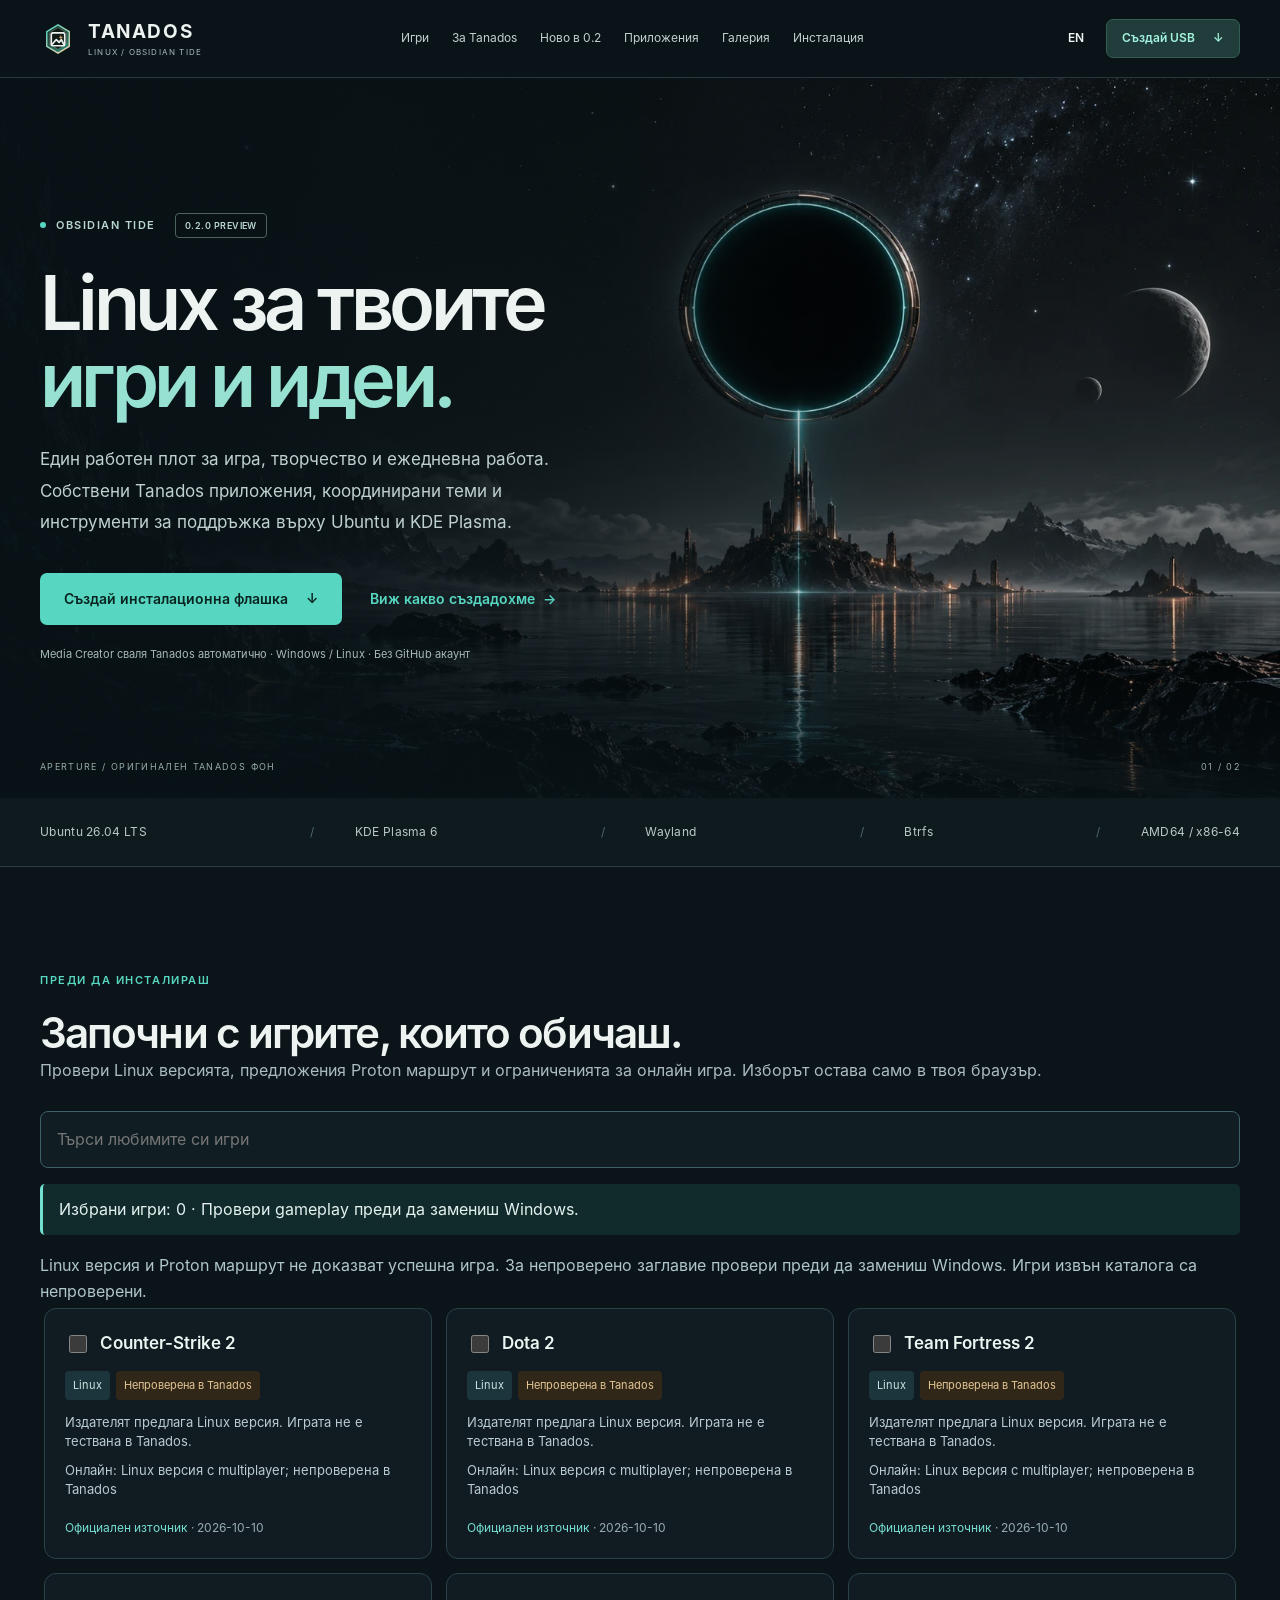
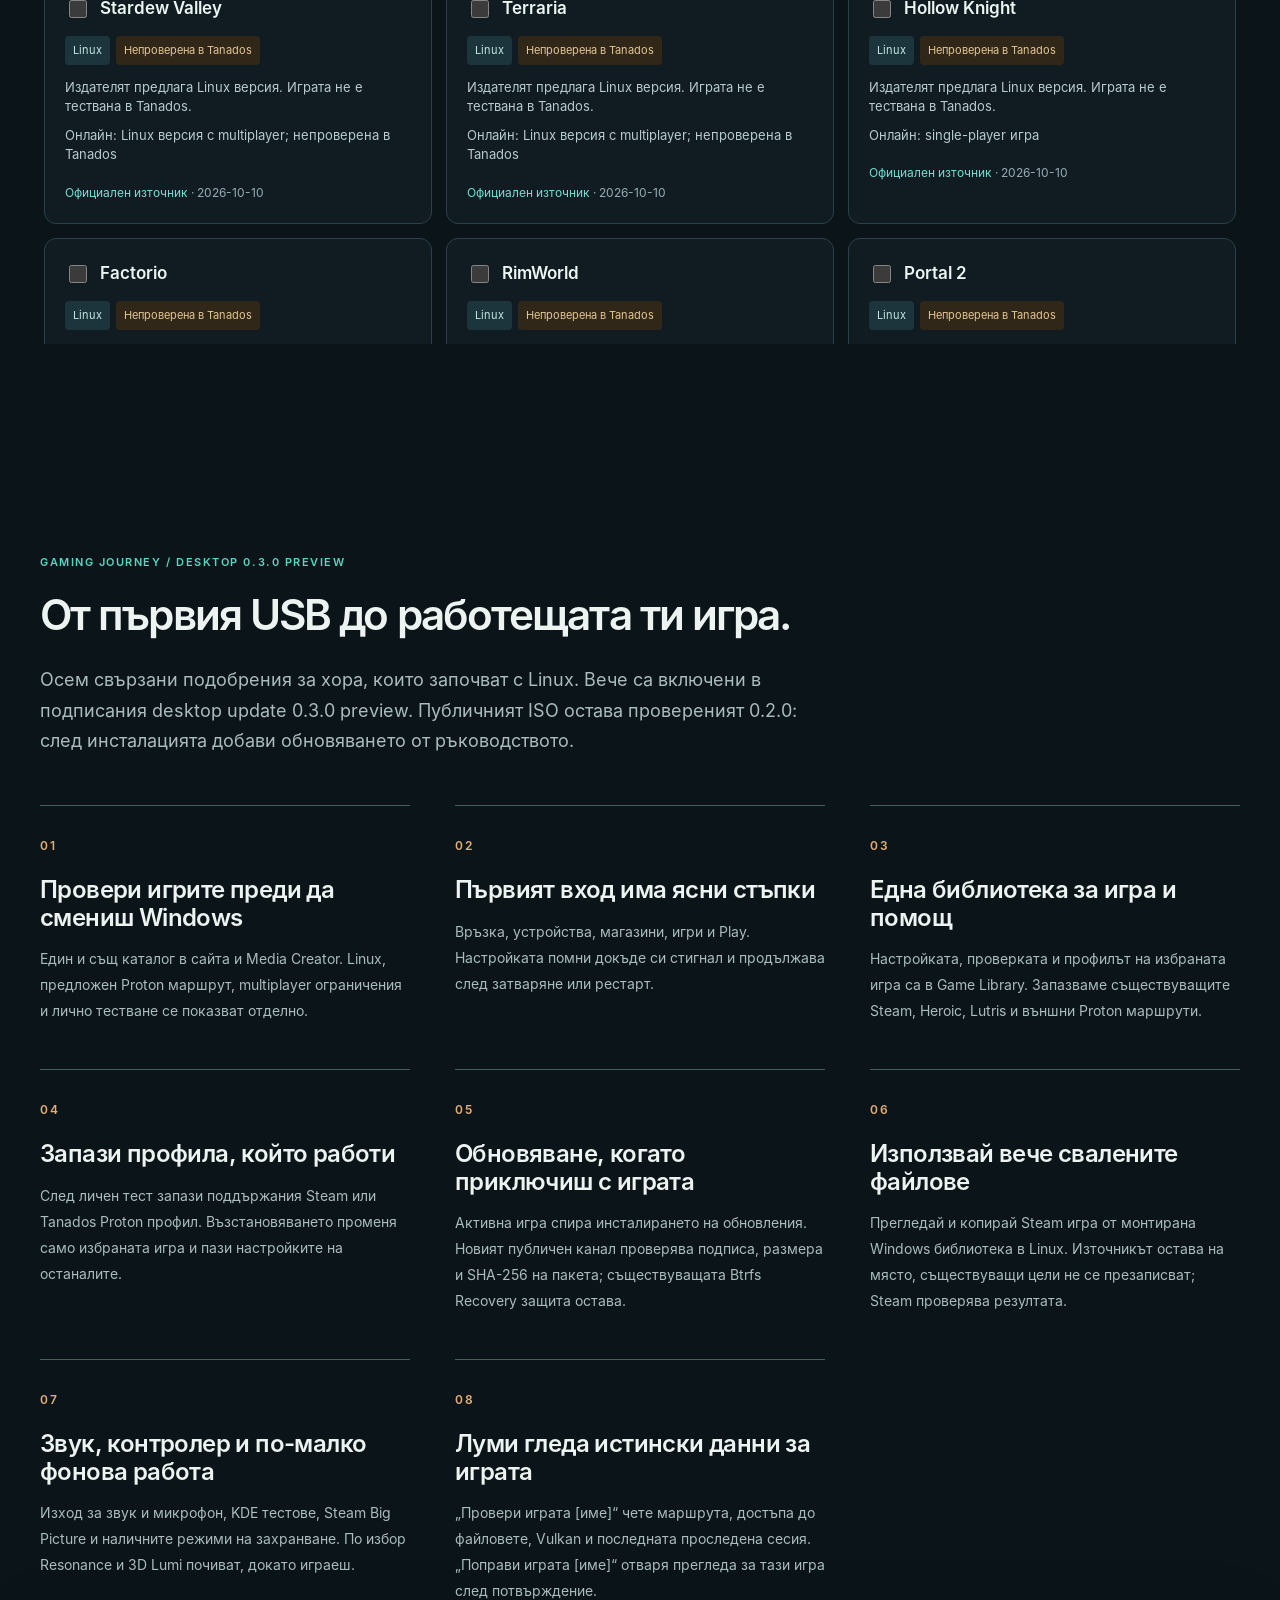
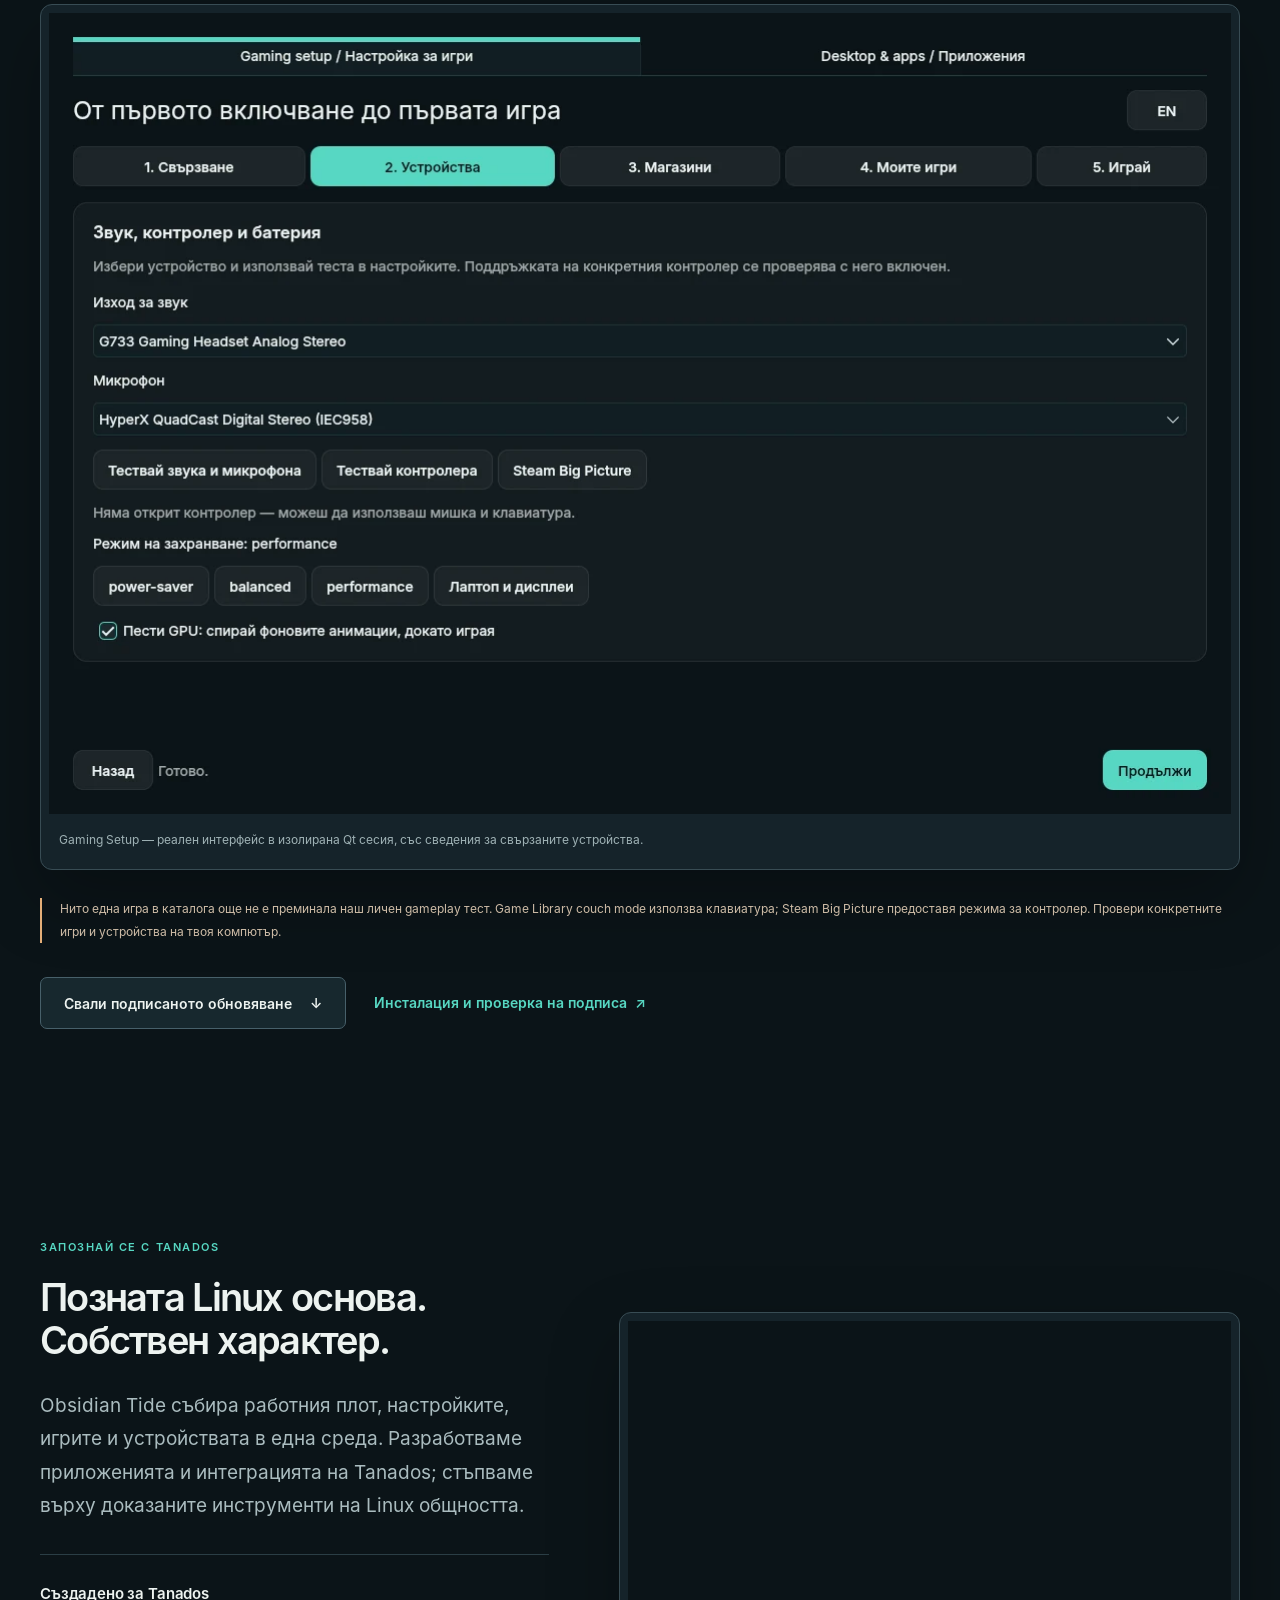
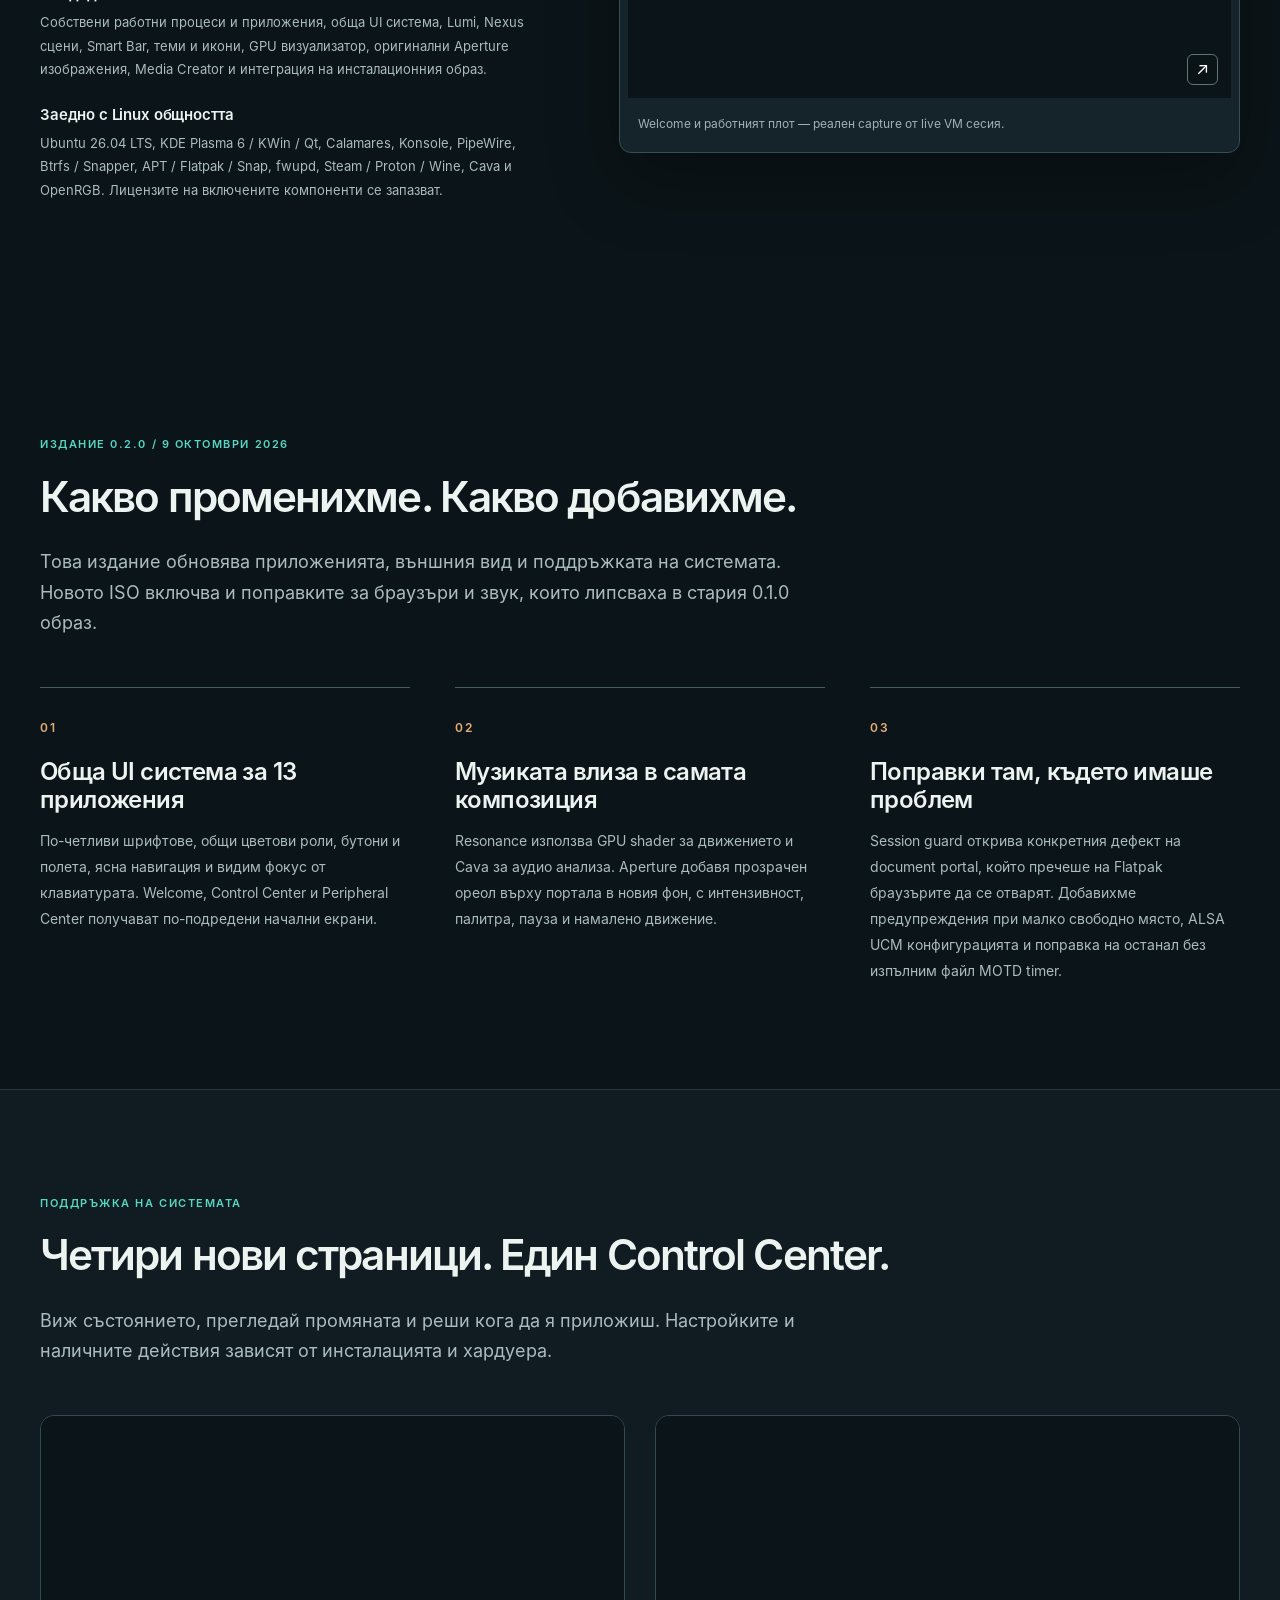
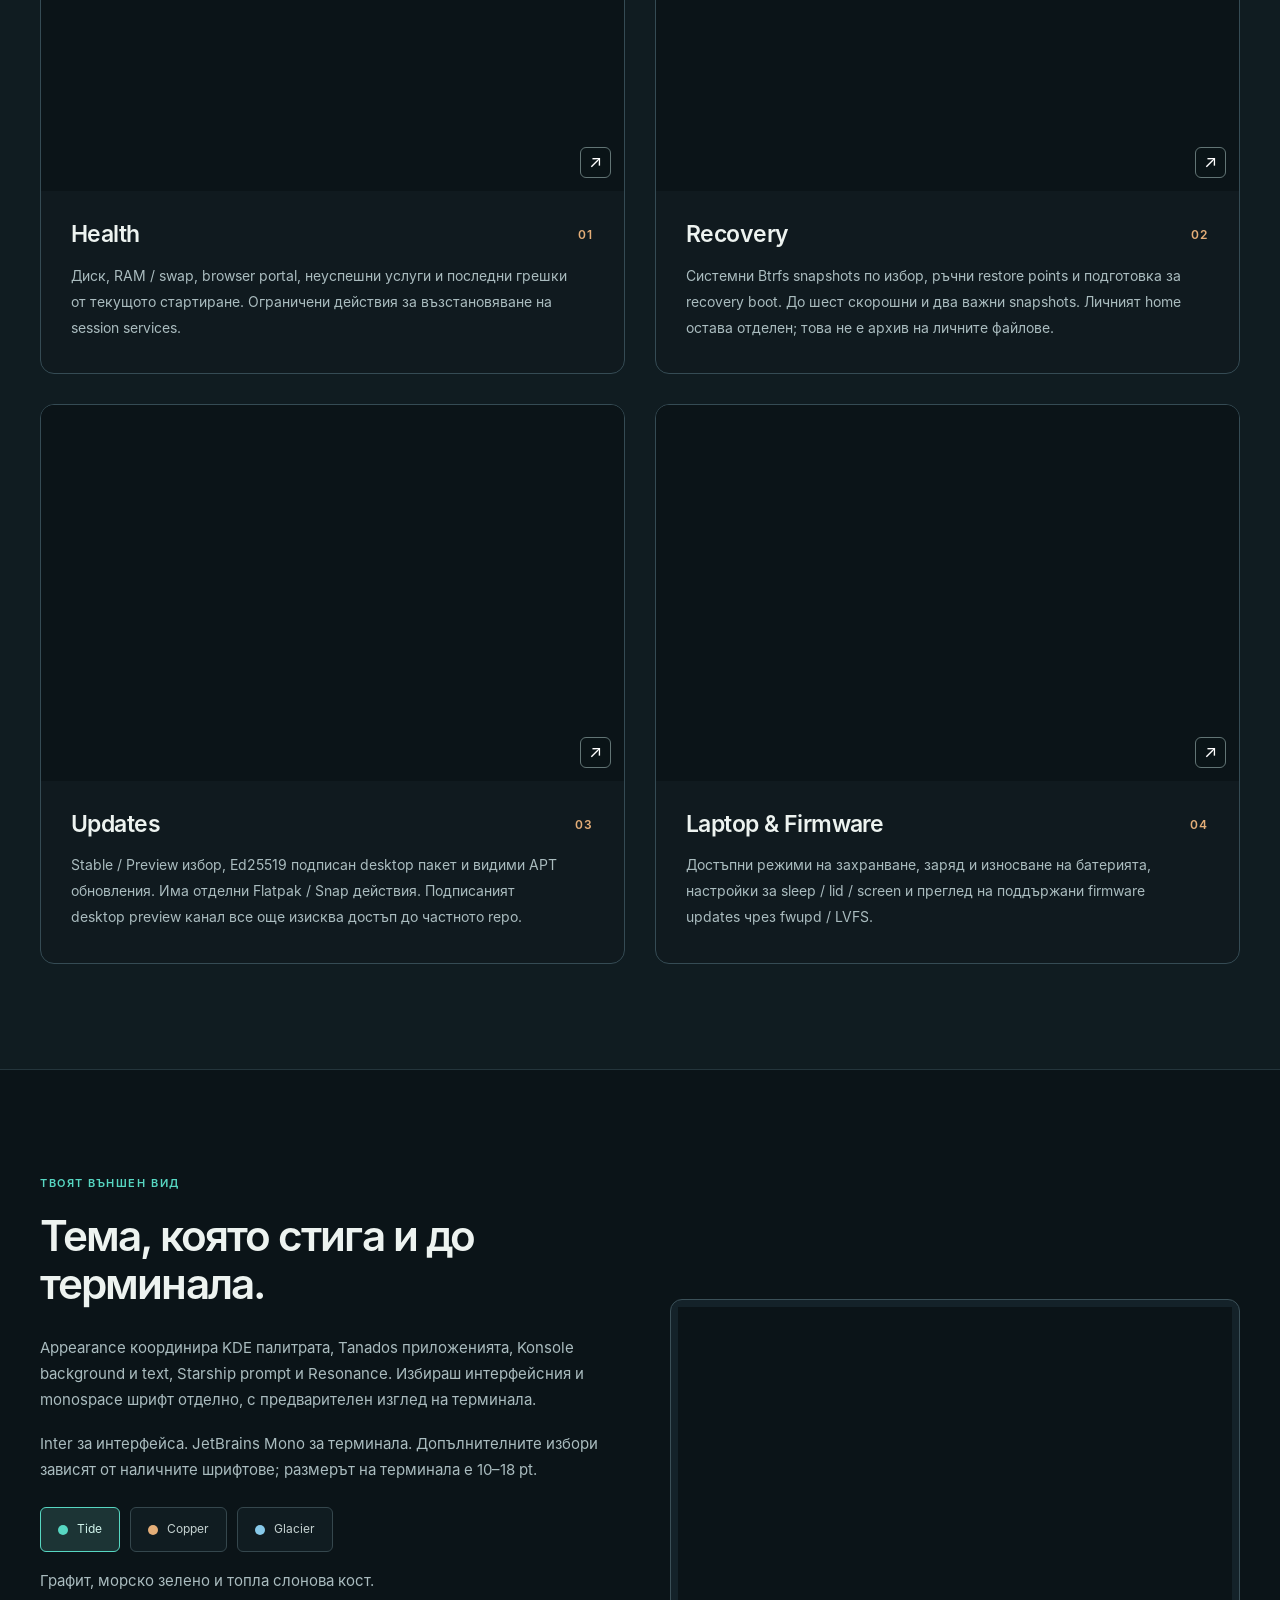
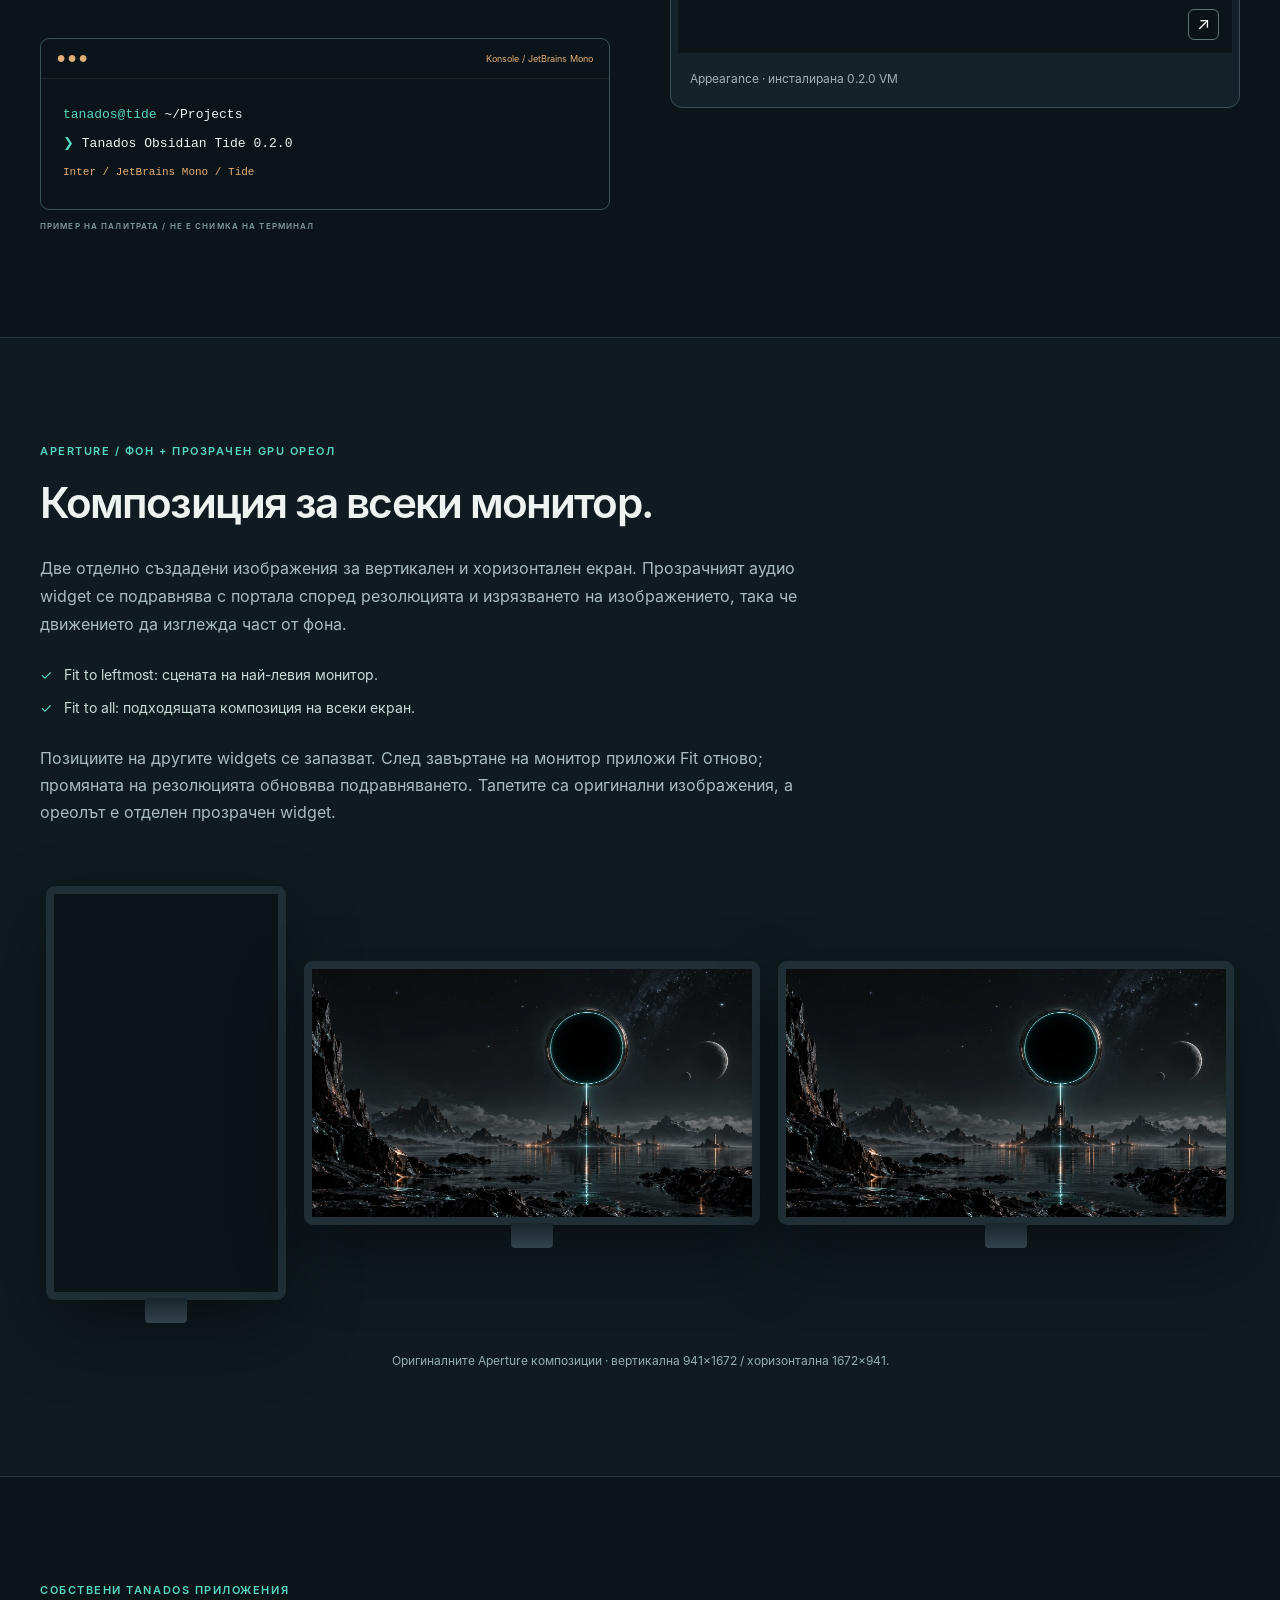
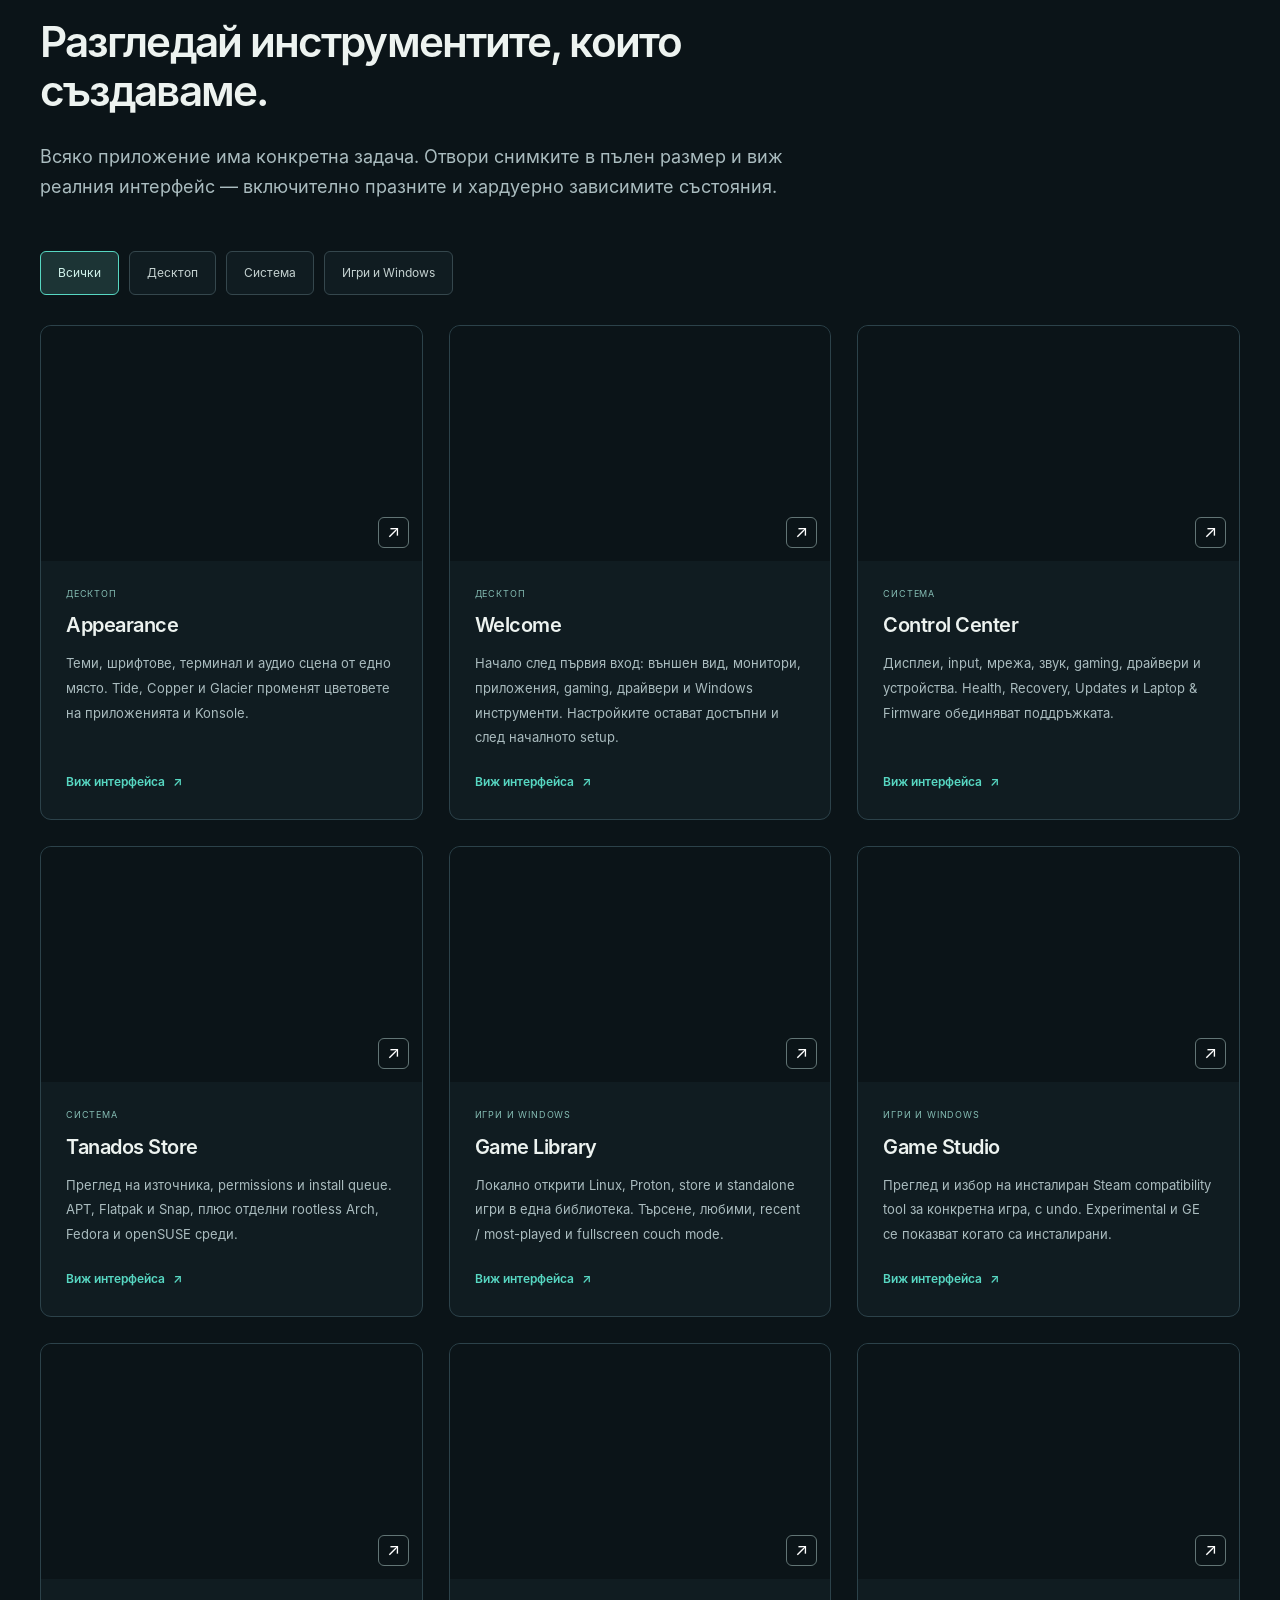
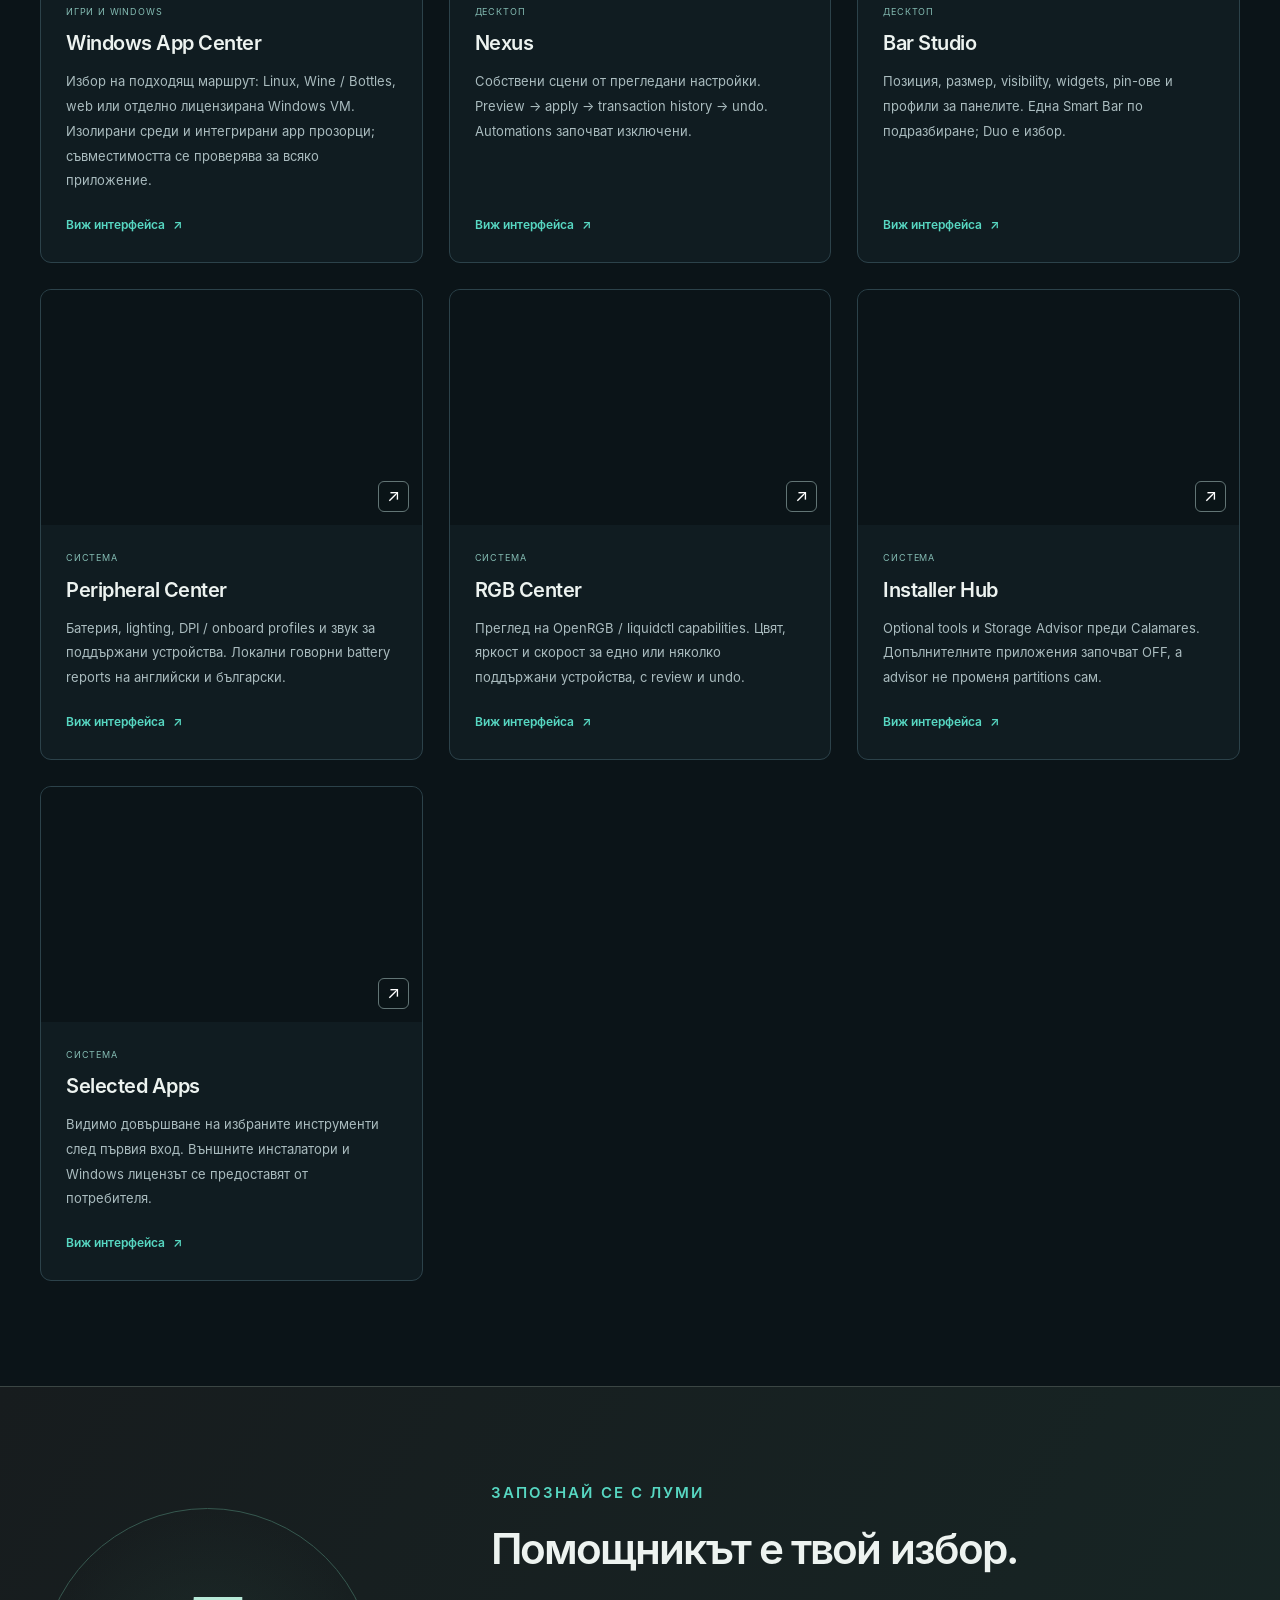
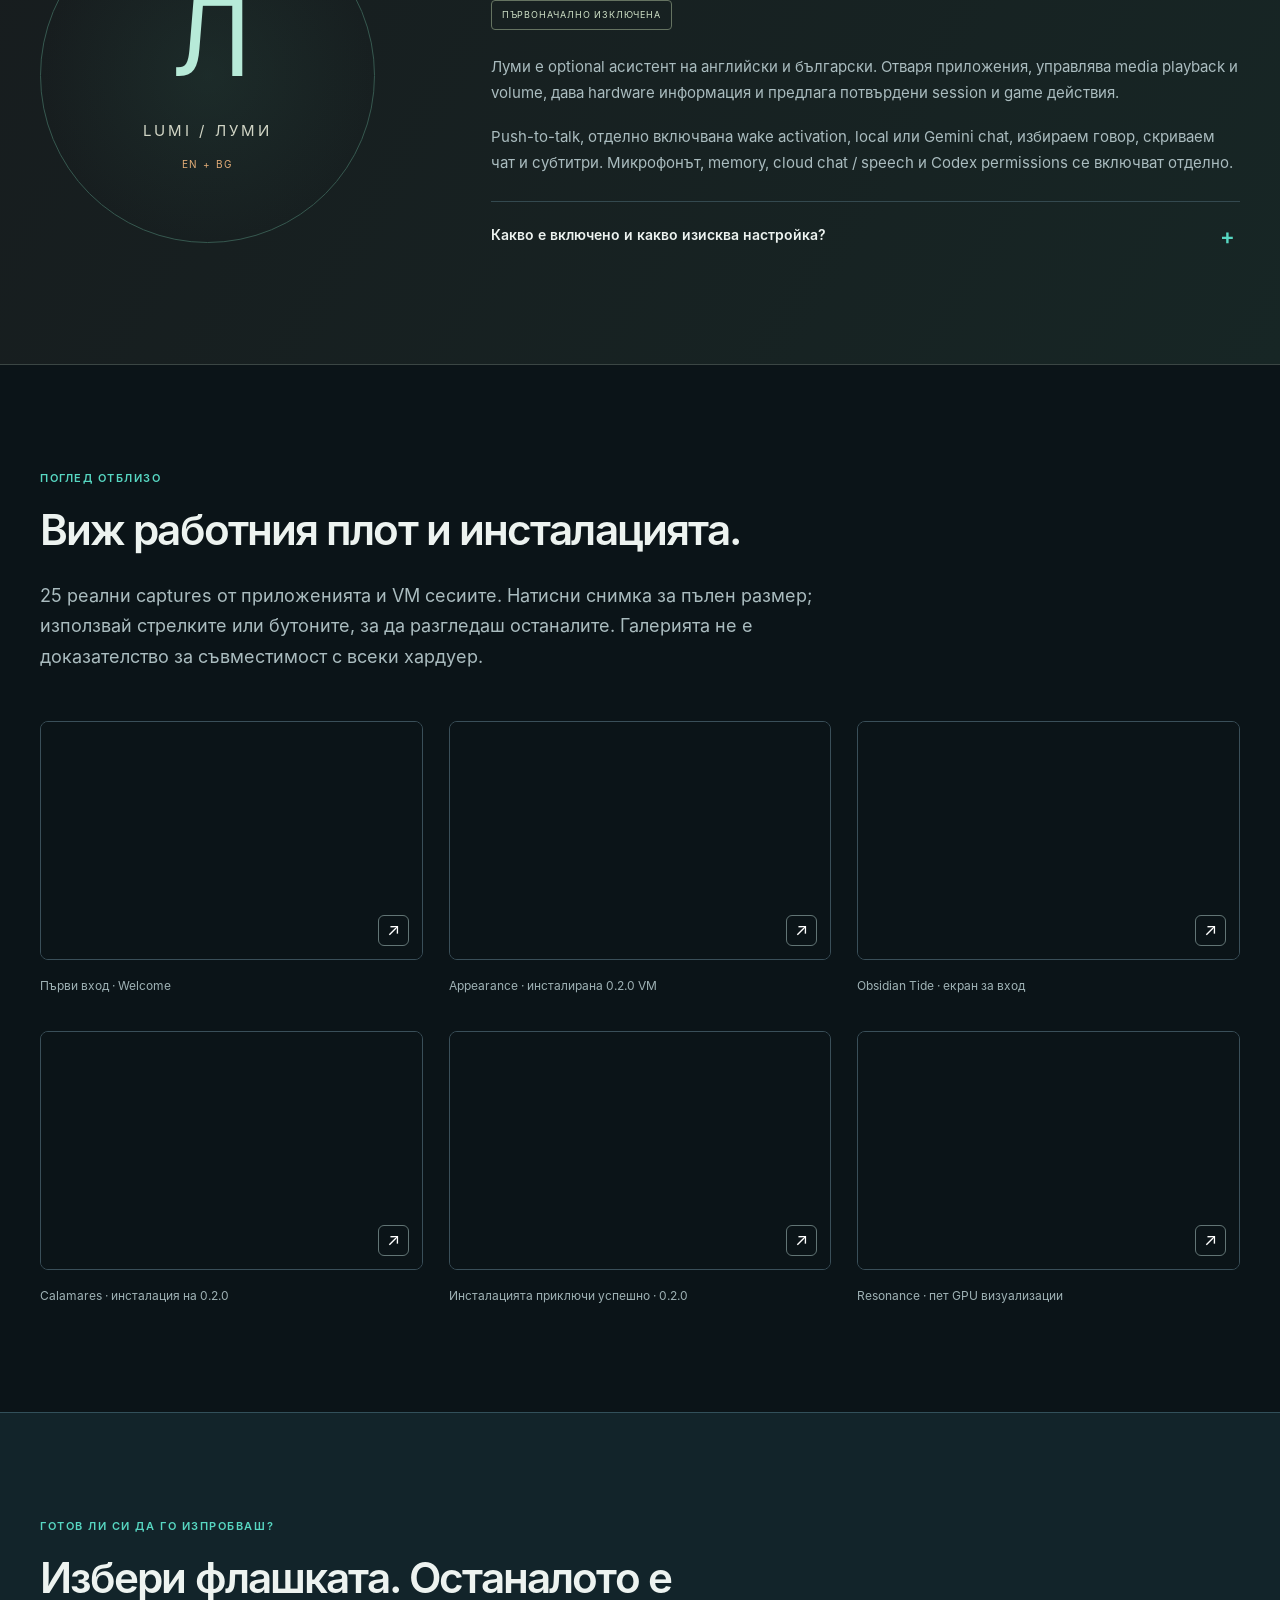
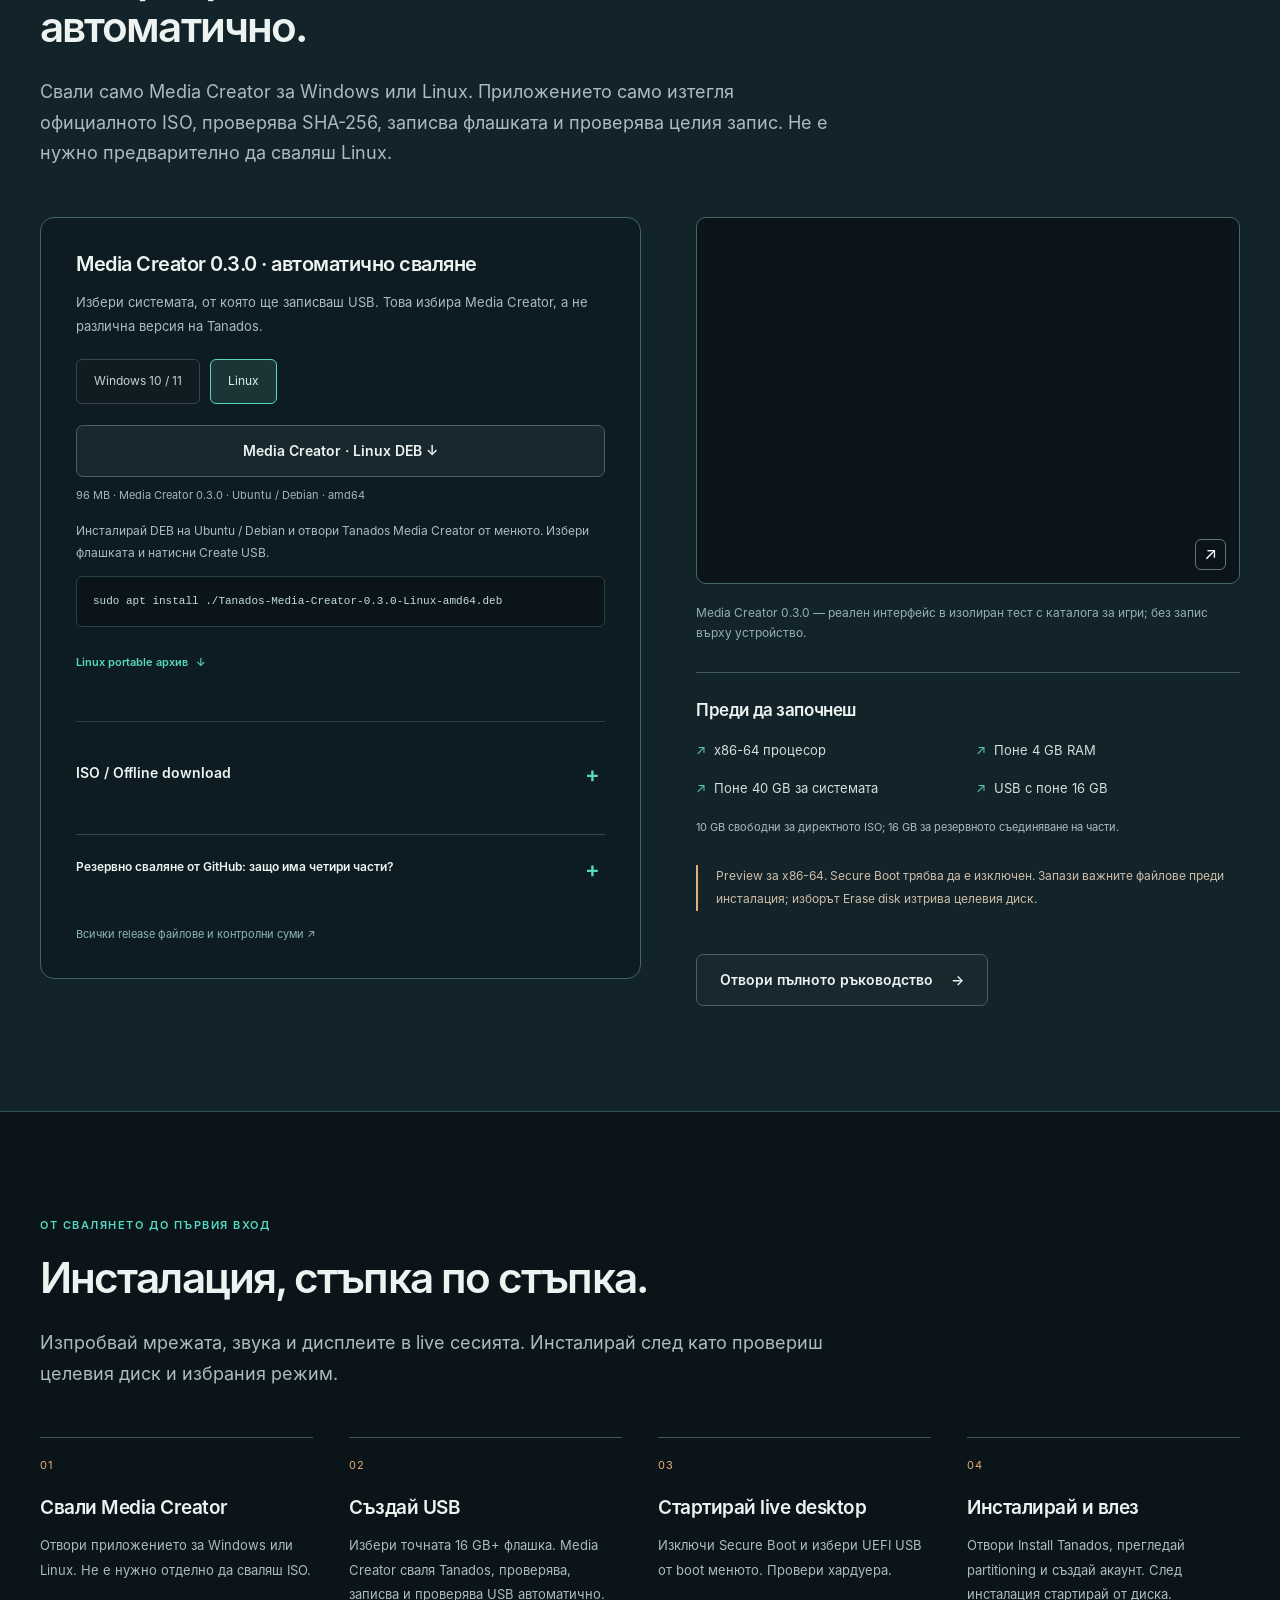
==== commit f85ee359: "Publish Gaming Journey guide, shared game checker and Media Creator 0.3.0" ====
--- a/index.html
+++ b/index.html
@@ -5,14 +5,15 @@
 <meta http-equiv="Content-Security-Policy" content="default-src 'self'; script-src 'self'; style-src 'self'; img-src 'self' data:; font-src 'self'; connect-src 'self'; object-src 'none'; base-uri 'self'; form-action 'none'">
 <meta property="og:type" content="website"><meta property="og:title" content="Tanados Linux — Obsidian Tide 0.2.0"><meta property="og:description" content="Original apps. Coordinated themes. One Linux desktop. Download one complete ISO."><meta property="og:image" content="https://helldragonpz.github.io/TanadosLinux-Downloads/assets/tide.webp">
 <link rel="canonical" href="https://helldragonpz.github.io/TanadosLinux-Downloads/">
-<title>Tanados Linux — Obsidian Tide 0.2.0</title><link rel="icon" href="assets/mark.svg" type="image/svg+xml"><link rel="stylesheet" href="style.css"><script src="app.js" defer></script></head><body data-page="index">
+<title>Tanados Linux — Obsidian Tide 0.2.0</title><link rel="icon" href="assets/mark.svg" type="image/svg+xml"><link rel="stylesheet" href="style.css"><link rel="stylesheet" href="compatibility.css"><script src="compatibility.js" defer></script><script src="app.js" defer></script></head><body data-page="index">
 <a class="skip" href="#main"><span data-i18n="skip">Към съдържанието</span></a><header class="site-header"><div class="wrap header-inner">
 <a class="brand" href="./" aria-label="Tanados Linux"><img src="assets/mark.svg" alt="" width="36" height="36"><span>TANADOS<small>LINUX / OBSIDIAN TIDE</small></span></a>
-<nav class="desktop-nav" aria-label="Main navigation"><a href="#about"><span data-i18n="nav.about">За Tanados</span></a><a href="#new"><span data-i18n="nav.new">Ново в 0.2</span></a><a href="#apps"><span data-i18n="nav.apps">Приложения</span></a><a href="#gallery"><span data-i18n="nav.gallery">Галерия</span></a><a href="install.html" data-guide-link><span data-i18n="nav.install">Инсталация</span></a></nav>
+<nav class="desktop-nav" aria-label="Main navigation"><a href="#games" data-i18n="gaming.nav">Игри</a><a href="#about"><span data-i18n="nav.about">За Tanados</span></a><a href="#new"><span data-i18n="nav.new">Ново в 0.2</span></a><a href="#apps"><span data-i18n="nav.apps">Приложения</span></a><a href="#gallery"><span data-i18n="nav.gallery">Галерия</span></a><a href="install.html" data-guide-link><span data-i18n="nav.install">Инсталация</span></a></nav>
 <div class="header-actions"><button id="language" class="language" type="button" aria-label="Switch to English">EN</button><a class="button header-download" href="#download"><span data-i18n="nav.download">Създай USB</span> <span aria-hidden="true">↓</span></a>
 <details class="mobile-nav"><summary><span data-i18n="menu">Меню</span></summary><nav aria-label="Mobile navigation"><a href="#about"><span data-i18n="nav.about">За Tanados</span></a><a href="#new"><span data-i18n="nav.new">Ново в 0.2</span></a><a href="#apps"><span data-i18n="nav.apps">Приложения</span></a><a href="#gallery"><span data-i18n="nav.gallery">Галерия</span></a><a href="#download"><span data-i18n="nav.download">Създай USB</span></a><a href="install.html" data-guide-link><span data-i18n="nav.install">Инсталация</span></a></nav></details></div></div></header><main id="main">
 <section class="hero"><img class="hero-background" src="assets/tide.webp" alt="" width="1672" height="941" fetchpriority="high"><div class="wrap hero-content"><p class="eyebrow"><span class="status-dot"></span> OBSIDIAN TIDE <span class="release-pill">0.2.0 PREVIEW</span></p><h1><span data-i18n="hero.line1">Linux за твоите</span><br><em><span data-i18n="hero.line2">игри и идеи.</span></em></h1><p class="hero-description"><span data-i18n="hero.body">Един работен плот за игра, творчество и ежедневна работа. Собствени Tanados приложения, координирани теми и инструменти за поддръжка върху Ubuntu и KDE Plasma.</span></p><div class="hero-actions"><a class="button primary" href="#download"><span data-i18n="hero.download">Създай инсталационна флашка</span> ↓</a><a class="text-link" href="#new"><span data-i18n="hero.explore">Виж какво създадохме</span> →</a></div><p class="hero-note"><span data-i18n="hero.note">Media Creator сваля Tanados автоматично · Windows / Linux · Без GitHub акаунт</span></p></div><div class="wrap hero-caption"><span data-i18n="hero.art">APERTURE / ОРИГИНАЛЕН TANADOS ФОН</span><span>01 / 02</span></div></section>
 <div class="foundation"><div class="wrap"><span>Ubuntu 26.04 LTS</span><span>KDE Plasma 6</span><span>Wayland</span><span>Btrfs</span><span>AMD64 / x86-64</span></div></div>
+<section class="section wrap" id="games"><div class="section-heading"><p class="eyebrow" data-i18n="gaming.label">ПРЕДИ ДА ИНСТАЛИРАШ</p><h2 data-i18n="gaming.title">Започни с игрите, които обичаш.</h2><p data-i18n="gaming.body">Провери Linux версията, предложения Proton маршрут и ограниченията за онлайн игра. Изборът остава само в твоя браузър.</p></div><div id="game-compatibility" aria-live="polite" data-i18n="gaming.loading">Зареждане на каталога…</div></section><section class="section wrap" id="gaming-journey"><div class="section-heading"><p class="eyebrow"><span data-i18n="journey.label">GAMING JOURNEY / DESKTOP 0.3.0 PREVIEW</span></p><h2><span data-i18n="journey.title">От първия USB до работещата ти игра.</span></h2></div><p class="section-intro"><span data-i18n="journey.body">Осем свързани подобрения за хора, които започват с Linux. Вече са включени в подписания desktop update 0.3.0 preview. Публичният ISO остава провереният 0.2.0: след инсталацията добави обновяването от ръководството.</span></p><div class="release-changes"><article><span class="index">01</span><h3><span data-i18n="journey.1.title">Провери игрите преди да смениш Windows</span></h3><p><span data-i18n="journey.1.body">Един и същ каталог в сайта и Media Creator. Linux, предложен Proton маршрут, multiplayer ограничения и лично тестване се показват отделно.</span></p></article><article><span class="index">02</span><h3><span data-i18n="journey.2.title">Първият вход има ясни стъпки</span></h3><p><span data-i18n="journey.2.body">Връзка, устройства, магазини, игри и Play. Настройката помни докъде си стигнал и продължава след затваряне или рестарт.</span></p></article><article><span class="index">03</span><h3><span data-i18n="journey.3.title">Една библиотека за игра и помощ</span></h3><p><span data-i18n="journey.3.body">Настройката, проверката и профилът на избраната игра са в Game Library. Запазваме съществуващите Steam, Heroic, Lutris и външни Proton маршрути.</span></p></article><article><span class="index">04</span><h3><span data-i18n="journey.4.title">Запази профила, който работи</span></h3><p><span data-i18n="journey.4.body">След личен тест запази поддържания Steam или Tanados Proton профил. Възстановяването променя само избраната игра и пази настройките на останалите.</span></p></article><article><span class="index">05</span><h3><span data-i18n="journey.5.title">Обновяване, когато приключиш с играта</span></h3><p><span data-i18n="journey.5.body">Активна игра спира инсталирането на обновления. Новият публичен канал проверява подписа, размера и SHA-256 на пакета; съществуващата Btrfs Recovery защита остава.</span></p></article><article><span class="index">06</span><h3><span data-i18n="journey.6.title">Използвай вече свалените файлове</span></h3><p><span data-i18n="journey.6.body">Прегледай и копирай Steam игра от монтирана Windows библиотека в Linux. Източникът остава на място, съществуващи цели не се презаписват; Steam проверява резултата.</span></p></article><article><span class="index">07</span><h3><span data-i18n="journey.7.title">Звук, контролер и по-малко фонова работа</span></h3><p><span data-i18n="journey.7.body">Изход за звук и микрофон, KDE тестове, Steam Big Picture и наличните режими на захранване. По избор Resonance и 3D Lumi почиват, докато играеш.</span></p></article><article><span class="index">08</span><h3><span data-i18n="journey.8.title">Луми гледа истински данни за играта</span></h3><p><span data-i18n="journey.8.body">„Провери играта [име]“ чете маршрута, достъпа до файловете, Vulkan и последната проследена сесия. „Поправи играта [име]“ отваря прегледа за тази игра след потвърждение.</span></p></article></div><figure class="desktop-frame"><button class="shot" data-shot="screens/gaming-setup.webp" data-caption="journey.capture" type="button"><img src="assets/screens/gaming-setup.webp" width="1180" height="800" alt="Gaming Setup" loading="lazy"></button><figcaption><span data-i18n="journey.capture">Gaming Setup — реален интерфейс в изолирана Qt сесия, със сведения за свързаните устройства.</span></figcaption></figure><p class="notice"><span data-i18n="journey.limits">Нито една игра в каталога още не е преминала наш личен gameplay тест. Game Library couch mode използва клавиатура; Steam Big Picture предоставя режима за контролер. Провери конкретните игри и устройства на твоя компютър.</span></p><div class="hero-actions"><a class="button secondary" href="https://github.com/helldragonpz/TanadosLinux-Downloads/releases/download/updates-preview/Tanados-Gaming-Journey-0.3.0-Linux-amd64.tar.gz"><span data-i18n="journey.download">Свали подписаното обновяване</span> ↓</a><a class="text-link" href="https://github.com/helldragonpz/TanadosLinux-Downloads/blob/main/GAMING-JOURNEY.md"><span data-i18n="journey.guide">Инсталация и проверка на подписа</span> ↗</a></div></section>
 <section class="section wrap about" id="about"><div class="about-copy"><div class="section-heading"><p class="eyebrow"><span data-i18n="about.label">ЗАПОЗНАЙ СЕ С TANADOS</span></p><h2><span data-i18n="about.title">Позната Linux основа. Собствен характер.</span></h2></div><p class="lead"><span data-i18n="about.body">Obsidian Tide събира работния плот, настройките, игрите и устройствата в една среда. Разработваме приложенията и интеграцията на Tanados; стъпваме върху доказаните инструменти на Linux общността.</span></p><div class="ownership"><h3><span data-i18n="about.originalTitle">Създадено за Tanados</span></h3><p class=""><span data-i18n="about.original">Собствени работни процеси и приложения, обща UI система, Lumi, Nexus сцени, Smart Bar, теми и икони, GPU визуализатор, оригинални Aperture изображения, Media Creator и интеграция на инсталационния образ.</span></p><h3><span data-i18n="about.foundationTitle">Заедно с Linux общността</span></h3><p class=""><span data-i18n="about.foundation">Ubuntu 26.04 LTS, KDE Plasma 6 / KWin / Qt, Calamares, Konsole, PipeWire, Btrfs / Snapper, APT / Flatpak / Snap, fwupd, Steam / Proton / Wine, Cava и OpenRGB. Лицензите на включените компоненти се запазват.</span></p></div></div><figure class="desktop-frame"><a class="shot " href="assets/screens/first-boot.webp" data-shot="screens/first-boot.webp" data-caption="shot.first-boot" aria-label="Първи вход · Welcome"><img src="assets/screens/first-boot.webp" alt="Първи вход · Welcome" data-alt="shot.first-boot" width="1280" height="800" loading="lazy" decoding="async"><span class="shot-open" aria-hidden="true">↗</span></a><figcaption><span data-i18n="about.capture">Welcome и работният плот — реален capture от live VM сесия.</span></figcaption></figure></section>
 <section class="section wrap" id="new"><div class="section-heading"><p class="eyebrow"><span data-i18n="new.label">ИЗДАНИЕ 0.2.0 / 9 ОКТОМВРИ 2026</span></p><h2><span data-i18n="new.title">Какво променихме. Какво добавихме.</span></h2></div><p class="section-intro"><span data-i18n="new.body">Това издание обновява приложенията, външния вид и поддръжката на системата. Новото ISO включва и поправките за браузъри и звук, които липсваха в стария 0.1.0 образ.</span></p><div class="release-changes"><article><span class="index">01</span><h3><span data-i18n="new.uiTitle">Обща UI система за 13 приложения</span></h3><p class=""><span data-i18n="new.ui">По-четливи шрифтове, общи цветови роли, бутони и полета, ясна навигация и видим фокус от клавиатурата. Welcome, Control Center и Peripheral Center получават по-подредени начални екрани.</span></p></article><article><span class="index">02</span><h3><span data-i18n="new.audioTitle">Музиката влиза в самата композиция</span></h3><p class=""><span data-i18n="new.audio">Resonance използва GPU shader за движението и Cava за аудио анализа. Aperture добавя прозрачен ореол върху портала в новия фон, с интензивност, палитра, пауза и намалено движение.</span></p></article><article><span class="index">03</span><h3><span data-i18n="new.fixesTitle">Поправки там, където имаше проблем</span></h3><p class=""><span data-i18n="new.fixes">Session guard открива конкретния дефект на document portal, който пречеше на Flatpak браузърите да се отварят. Добавихме предупреждения при малко свободно място, ALSA UCM конфигурацията и поправка на останал без изпълним файл MOTD timer.</span></p></article></div></section>
 <section class="section system-section" id="system"><div class="wrap"><div class="section-heading"><p class="eyebrow"><span data-i18n="system.label">ПОДДРЪЖКА НА СИСТЕМАТА</span></p><h2><span data-i18n="system.title">Четири нови страници. Един Control Center.</span></h2></div><p class="section-intro"><span data-i18n="system.body">Виж състоянието, прегледай промяната и реши кога да я приложиш. Настройките и наличните действия зависят от инсталацията и хардуера.</span></p><div class="system-grid"><article class="system-card"><a class="shot " href="assets/screens/health.webp" data-shot="screens/health.webp" data-caption="shot.health" aria-label="Health — реален интерфейс на Control Center."><img src="assets/screens/health.webp" alt="Health — реален интерфейс на Control Center." data-alt="shot.health" width="1180" height="760" loading="lazy" decoding="async"><span class="shot-open" aria-hidden="true">↗</span></a><div class="system-copy"><span class="index">01</span><h3>Health</h3><p class=""><span data-i18n="system.health">Диск, RAM / swap, browser portal, неуспешни услуги и последни грешки от текущото стартиране. Ограничени действия за възстановяване на session services.</span></p></div></article><article class="system-card"><a class="shot " href="assets/screens/recovery.webp" data-shot="screens/recovery.webp" data-caption="shot.recovery" aria-label="Recovery — реален интерфейс на Control Center."><img src="assets/screens/recovery.webp" alt="Recovery — реален интерфейс на Control Center." data-alt="shot.recovery" width="1180" height="760" loading="lazy" decoding="async"><span class="shot-open" aria-hidden="true">↗</span></a><div class="system-copy"><span class="index">02</span><h3>Recovery</h3><p class=""><span data-i18n="system.recovery">Системни Btrfs snapshots по избор, ръчни restore points и подготовка за recovery boot. До шест скорошни и два важни snapshots. Личният home остава отделен; това не е архив на личните файлове.</span></p></div></article><article class="system-card"><a class="shot " href="assets/screens/updates.webp" data-shot="screens/updates.webp" data-caption="shot.updates" aria-label="Updates — реален интерфейс на Control Center."><img src="assets/screens/updates.webp" alt="Updates — реален интерфейс на Control Center." data-alt="shot.updates" width="1180" height="760" loading="lazy" decoding="async"><span class="shot-open" aria-hidden="true">↗</span></a><div class="system-copy"><span class="index">03</span><h3>Updates</h3><p class=""><span data-i18n="system.updates">Stable / Preview избор, Ed25519 подписан desktop пакет и видими APT обновления. Има отделни Flatpak / Snap действия. Подписаният desktop preview канал все още изисква достъп до частното repo.</span></p></div></article><article class="system-card"><a class="shot " href="assets/screens/laptop.webp" data-shot="screens/laptop.webp" data-caption="shot.laptop" aria-label="Laptop &amp; Firmware — реален интерфейс на Control Center."><img src="assets/screens/laptop.webp" alt="Laptop &amp; Firmware — реален интерфейс на Control Center." data-alt="shot.laptop" width="1180" height="760" loading="lazy" decoding="async"><span class="shot-open" aria-hidden="true">↗</span></a><div class="system-copy"><span class="index">04</span><h3>Laptop & Firmware</h3><p class=""><span data-i18n="system.laptop">Достъпни режими на захранване, заряд и износване на батерията, настройки за sleep / lid / screen и преглед на поддържани firmware updates чрез fwupd / LVFS.</span></p></div></article></div></div></section>
@@ -21,7 +22,7 @@
 <section class="section wrap" id="apps"><div class="section-heading"><p class="eyebrow"><span data-i18n="apps.label">СОБСТВЕНИ TANADOS ПРИЛОЖЕНИЯ</span></p><h2><span data-i18n="apps.title">Разгледай инструментите, които създаваме.</span></h2></div><p class="section-intro"><span data-i18n="apps.body">Всяко приложение има конкретна задача. Отвори снимките в пълен размер и виж реалния интерфейс — включително празните и хардуерно зависимите състояния.</span></p><div class="app-filters" role="group" aria-label="Application categories"><button type="button" data-filter="all" aria-pressed="true" class="selected"><span data-i18n="filter.all">Всички</span></button><button type="button" data-filter="desktop" aria-pressed="false" class=""><span data-i18n="filter.desktop">Десктоп</span></button><button type="button" data-filter="system" aria-pressed="false" class=""><span data-i18n="filter.system">Система</span></button><button type="button" data-filter="play" aria-pressed="false" class=""><span data-i18n="filter.play">Игри и Windows</span></button></div><div class="apps-grid"><article class="app-card" data-category="desktop"><a class="shot " href="assets/screens/appearance.webp" data-shot="screens/appearance.webp" data-caption="shot.appearance" aria-label="Appearance — реален интерфейс на Tanados; съдържанието и устройствата зависят от конкретната система."><img src="assets/screens/appearance.webp" alt="Appearance — реален интерфейс на Tanados; съдържанието и устройствата зависят от конкретната система." data-alt="shot.appearance" width="1100" height="810" loading="lazy" decoding="async"><span class="shot-open" aria-hidden="true">↗</span></a><div class="app-copy"><span class="category"><span data-i18n="filter.desktop">Десктоп</span></span><h3>Appearance</h3><p class=""><span data-i18n="app.appearance">Теми, шрифтове, терминал и аудио сцена от едно място. Tide, Copper и Glacier променят цветовете на приложенията и Konsole.</span></p><button class="text-link app-open" type="button" data-open-shot="screens/appearance.webp"><span data-i18n="view">Виж интерфейса</span> ↗</button></div></article><article class="app-card" data-category="desktop"><a class="shot " href="assets/screens/welcome.webp" data-shot="screens/welcome.webp" data-caption="shot.welcome" aria-label="Welcome — реален интерфейс на Tanados; съдържанието и устройствата зависят от конкретната система."><img src="assets/screens/welcome.webp" alt="Welcome — реален интерфейс на Tanados; съдържанието и устройствата зависят от конкретната система." data-alt="shot.welcome" width="1180" height="800" loading="lazy" decoding="async"><span class="shot-open" aria-hidden="true">↗</span></a><div class="app-copy"><span class="category"><span data-i18n="filter.desktop">Десктоп</span></span><h3>Welcome</h3><p class=""><span data-i18n="app.welcome">Начало след първия вход: външен вид, монитори, приложения, gaming, драйвери и Windows инструменти. Настройките остават достъпни и след началното setup.</span></p><button class="text-link app-open" type="button" data-open-shot="screens/welcome.webp"><span data-i18n="view">Виж интерфейса</span> ↗</button></div></article><article class="app-card" data-category="system"><a class="shot " href="assets/screens/control-center.webp" data-shot="screens/control-center.webp" data-caption="shot.control-center" aria-label="Control Center — реален интерфейс на Tanados; съдържанието и устройствата зависят от конкретната система."><img src="assets/screens/control-center.webp" alt="Control Center — реален интерфейс на Tanados; съдържанието и устройствата зависят от конкретната система." data-alt="shot.control-center" width="1180" height="760" loading="lazy" decoding="async"><span class="shot-open" aria-hidden="true">↗</span></a><div class="app-copy"><span class="category"><span data-i18n="filter.system">Система</span></span><h3>Control Center</h3><p class=""><span data-i18n="app.control-center">Дисплеи, input, мрежа, звук, gaming, драйвери и устройства. Health, Recovery, Updates и Laptop &amp; Firmware обединяват поддръжката.</span></p><button class="text-link app-open" type="button" data-open-shot="screens/control-center.webp"><span data-i18n="view">Виж интерфейса</span> ↗</button></div></article><article class="app-card" data-category="system"><a class="shot " href="assets/screens/store.webp" data-shot="screens/store.webp" data-caption="shot.store" aria-label="Tanados Store — реален интерфейс на Tanados; съдържанието и устройствата зависят от конкретната система."><img src="assets/screens/store.webp" alt="Tanados Store — реален интерфейс на Tanados; съдържанието и устройствата зависят от конкретната система." data-alt="shot.store" width="1320" height="840" loading="lazy" decoding="async"><span class="shot-open" aria-hidden="true">↗</span></a><div class="app-copy"><span class="category"><span data-i18n="filter.system">Система</span></span><h3>Tanados Store</h3><p class=""><span data-i18n="app.store">Преглед на източника, permissions и install queue. APT, Flatpak и Snap, плюс отделни rootless Arch, Fedora и openSUSE среди.</span></p><button class="text-link app-open" type="button" data-open-shot="screens/store.webp"><span data-i18n="view">Виж интерфейса</span> ↗</button></div></article><article class="app-card" data-category="play"><a class="shot " href="assets/screens/game-library.webp" data-shot="screens/game-library.webp" data-caption="shot.game-library" aria-label="Game Library — реален интерфейс на Tanados; съдържанието и устройствата зависят от конкретната система."><img src="assets/screens/game-library.webp" alt="Game Library — реален интерфейс на Tanados; съдържанието и устройствата зависят от конкретната система." data-alt="shot.game-library" width="1400" height="860" loading="lazy" decoding="async"><span class="shot-open" aria-hidden="true">↗</span></a><div class="app-copy"><span class="category"><span data-i18n="filter.play">Игри и Windows</span></span><h3>Game Library</h3><p class=""><span data-i18n="app.game-library">Локално открити Linux, Proton, store и standalone игри в една библиотека. Търсене, любими, recent / most-played и fullscreen couch mode.</span></p><button class="text-link app-open" type="button" data-open-shot="screens/game-library.webp"><span data-i18n="view">Виж интерфейса</span> ↗</button></div></article><article class="app-card" data-category="play"><a class="shot " href="assets/screens/game-studio.webp" data-shot="screens/game-studio.webp" data-caption="shot.game-studio" aria-label="Game Studio — реален интерфейс на Tanados; съдържанието и устройствата зависят от конкретната система."><img src="assets/screens/game-studio.webp" alt="Game Studio — реален интерфейс на Tanados; съдържанието и устройствата зависят от конкретната система." data-alt="shot.game-studio" width="1180" height="760" loading="lazy" decoding="async"><span class="shot-open" aria-hidden="true">↗</span></a><div class="app-copy"><span class="category"><span data-i18n="filter.play">Игри и Windows</span></span><h3>Game Studio</h3><p class=""><span data-i18n="app.game-studio">Преглед и избор на инсталиран Steam compatibility tool за конкретна игра, с undo. Experimental и GE се показват когато са инсталирани.</span></p><button class="text-link app-open" type="button" data-open-shot="screens/game-studio.webp"><span data-i18n="view">Виж интерфейса</span> ↗</button></div></article><article class="app-card" data-category="play"><a class="shot " href="assets/screens/windows.webp" data-shot="screens/windows.webp" data-caption="shot.windows" aria-label="Windows App Center — реален интерфейс на Tanados; съдържанието и устройствата зависят от конкретната система."><img src="assets/screens/windows.webp" alt="Windows App Center — реален интерфейс на Tanados; съдържанието и устройствата зависят от конкретната система." data-alt="shot.windows" width="1180" height="760" loading="lazy" decoding="async"><span class="shot-open" aria-hidden="true">↗</span></a><div class="app-copy"><span class="category"><span data-i18n="filter.play">Игри и Windows</span></span><h3>Windows App Center</h3><p class=""><span data-i18n="app.windows">Избор на подходящ маршрут: Linux, Wine / Bottles, web или отделно лицензирана Windows VM. Изолирани среди и интегрирани app прозорци; съвместимостта се проверява за всяко приложение.</span></p><button class="text-link app-open" type="button" data-open-shot="screens/windows.webp"><span data-i18n="view">Виж интерфейса</span> ↗</button></div></article><article class="app-card" data-category="desktop"><a class="shot " href="assets/screens/nexus.webp" data-shot="screens/nexus.webp" data-caption="shot.nexus" aria-label="Nexus — реален интерфейс на Tanados; съдържанието и устройствата зависят от конкретната система."><img src="assets/screens/nexus.webp" alt="Nexus — реален интерфейс на Tanados; съдържанието и устройствата зависят от конкретната система." data-alt="shot.nexus" width="1320" height="820" loading="lazy" decoding="async"><span class="shot-open" aria-hidden="true">↗</span></a><div class="app-copy"><span class="category"><span data-i18n="filter.desktop">Десктоп</span></span><h3>Nexus</h3><p class=""><span data-i18n="app.nexus">Собствени сцени от прегледани настройки. Preview → apply → transaction history → undo. Automations започват изключени.</span></p><button class="text-link app-open" type="button" data-open-shot="screens/nexus.webp"><span data-i18n="view">Виж интерфейса</span> ↗</button></div></article><article class="app-card" data-category="desktop"><a class="shot " href="assets/screens/bar-studio.webp" data-shot="screens/bar-studio.webp" data-caption="shot.bar-studio" aria-label="Bar Studio — реален интерфейс на Tanados; съдържанието и устройствата зависят от конкретната система."><img src="assets/screens/bar-studio.webp" alt="Bar Studio — реален интерфейс на Tanados; съдържанието и устройствата зависят от конкретната система." data-alt="shot.bar-studio" width="1120" height="720" loading="lazy" decoding="async"><span class="shot-open" aria-hidden="true">↗</span></a><div class="app-copy"><span class="category"><span data-i18n="filter.desktop">Десктоп</span></span><h3>Bar Studio</h3><p class=""><span data-i18n="app.bar-studio">Позиция, размер, visibility, widgets, pin-ове и профили за панелите. Една Smart Bar по подразбиране; Duo е избор.</span></p><button class="text-link app-open" type="button" data-open-shot="screens/bar-studio.webp"><span data-i18n="view">Виж интерфейса</span> ↗</button></div></article><article class="app-card" data-category="system"><a class="shot " href="assets/screens/peripheral-center.webp" data-shot="screens/peripheral-center.webp" data-caption="shot.peripheral-center" aria-label="Peripheral Center — реален интерфейс на Tanados; съдържанието и устройствата зависят от конкретната система."><img src="assets/screens/peripheral-center.webp" alt="Peripheral Center — реален интерфейс на Tanados; съдържанието и устройствата зависят от конкретната система." data-alt="shot.peripheral-center" width="1120" height="780" loading="lazy" decoding="async"><span class="shot-open" aria-hidden="true">↗</span></a><div class="app-copy"><span class="category"><span data-i18n="filter.system">Система</span></span><h3>Peripheral Center</h3><p class=""><span data-i18n="app.peripheral-center">Батерия, lighting, DPI / onboard profiles и звук за поддържани устройства. Локални говорни battery reports на английски и български.</span></p><button class="text-link app-open" type="button" data-open-shot="screens/peripheral-center.webp"><span data-i18n="view">Виж интерфейса</span> ↗</button></div></article><article class="app-card" data-category="system"><a class="shot " href="assets/screens/rgb.webp" data-shot="screens/rgb.webp" data-caption="shot.rgb" aria-label="RGB Center — реален интерфейс на Tanados; съдържанието и устройствата зависят от конкретната система."><img src="assets/screens/rgb.webp" alt="RGB Center — реален интерфейс на Tanados; съдържанието и устройствата зависят от конкретната система." data-alt="shot.rgb" width="1180" height="820" loading="lazy" decoding="async"><span class="shot-open" aria-hidden="true">↗</span></a><div class="app-copy"><span class="category"><span data-i18n="filter.system">Система</span></span><h3>RGB Center</h3><p class=""><span data-i18n="app.rgb">Преглед на OpenRGB / liquidctl capabilities. Цвят, яркост и скорост за едно или няколко поддържани устройства, с review и undo.</span></p><button class="text-link app-open" type="button" data-open-shot="screens/rgb.webp"><span data-i18n="view">Виж интерфейса</span> ↗</button></div></article><article class="app-card" data-category="system"><a class="shot " href="assets/screens/installer-hub.webp" data-shot="screens/installer-hub.webp" data-caption="shot.installer-hub" aria-label="Installer Hub — реален интерфейс на Tanados; съдържанието и устройствата зависят от конкретната система."><img src="assets/screens/installer-hub.webp" alt="Installer Hub — реален интерфейс на Tanados; съдържанието и устройствата зависят от конкретната система." data-alt="shot.installer-hub" width="1180" height="760" loading="lazy" decoding="async"><span class="shot-open" aria-hidden="true">↗</span></a><div class="app-copy"><span class="category"><span data-i18n="filter.system">Система</span></span><h3>Installer Hub</h3><p class=""><span data-i18n="app.installer-hub">Optional tools и Storage Advisor преди Calamares. Допълнителните приложения започват OFF, а advisor не променя partitions сам.</span></p><button class="text-link app-open" type="button" data-open-shot="screens/installer-hub.webp"><span data-i18n="view">Виж интерфейса</span> ↗</button></div></article><article class="app-card" data-category="system"><a class="shot " href="assets/screens/selected-apps.webp" data-shot="screens/selected-apps.webp" data-caption="shot.selected-apps" aria-label="Selected Apps — реален интерфейс на Tanados; съдържанието и устройствата зависят от конкретната система."><img src="assets/screens/selected-apps.webp" alt="Selected Apps — реален интерфейс на Tanados; съдържанието и устройствата зависят от конкретната система." data-alt="shot.selected-apps" width="940" height="640" loading="lazy" decoding="async"><span class="shot-open" aria-hidden="true">↗</span></a><div class="app-copy"><span class="category"><span data-i18n="filter.system">Система</span></span><h3>Selected Apps</h3><p class=""><span data-i18n="app.selected-apps">Видимо довършване на избраните инструменти след първия вход. Външните инсталатори и Windows лицензът се предоставят от потребителя.</span></p><button class="text-link app-open" type="button" data-open-shot="screens/selected-apps.webp"><span data-i18n="view">Виж интерфейса</span> ↗</button></div></article></div></section>
 <section class="lumi-section"><div class="wrap lumi-layout"><div class="lumi-mark" aria-hidden="true"><span>Л</span><p>LUMI / ЛУМИ</p><small>EN + BG</small></div><div><div class="section-heading"><p class="eyebrow"><span data-i18n="lumi.label">ЗАПОЗНАЙ СЕ С ЛУМИ</span></p><h2><span data-i18n="lumi.title">Помощникът е твой избор.</span></h2></div><span class="optional-tag"><span data-i18n="lumi.off">ПЪРВОНАЧАЛНО ИЗКЛЮЧЕНА</span></span><p class="lead"><span data-i18n="lumi.body">Луми е optional асистент на английски и български. Отваря приложения, управлява media playback и volume, дава hardware информация и предлага потвърдени session и game действия.</span></p><p class=""><span data-i18n="lumi.controls">Push-to-talk, отделно включвана wake activation, local или Gemini chat, избираем говор, скриваем чат и субтитри. Микрофонът, memory, cloud chat / speech и Codex permissions се включват отделно.</span></p><details><summary><span data-i18n="lumi.detailsTitle">Какво е включено и какво изисква настройка?</span></summary><p class=""><span data-i18n="lumi.details">Native командите могат да работят без езиков модел. Доставяме Supertonic voice assets за двата езика; свободният local chat и ASR изискват потребителски модели. Gemini изисква собствен ключ и съгласие. Платен 3D avatar не е включен в публичния ISO; import изисква права върху модела. Няма camera / screen understanding или произволен достъп до файловете.</span></p></details></div></div></section>
 <section class="section wrap" id="gallery"><div class="section-heading"><p class="eyebrow"><span data-i18n="gallery.label">ПОГЛЕД ОТБЛИЗО</span></p><h2><span data-i18n="gallery.title">Виж работния плот и инсталацията.</span></h2></div><p class="section-intro"><span data-i18n="gallery.body">24 реални captures от приложенията и VM сесиите. Натисни снимка за пълен размер; използвай стрелките или бутоните, за да разгледаш останалите. Галерията не е доказателство за съвместимост с всеки хардуер.</span></p><div class="gallery-grid"><figure><a class="shot " href="assets/screens/first-boot.webp" data-shot="screens/first-boot.webp" data-caption="shot.first-boot" aria-label="Първи вход · Welcome"><img src="assets/screens/first-boot.webp" alt="Първи вход · Welcome" data-alt="shot.first-boot" width="1280" height="800" loading="lazy" decoding="async"><span class="shot-open" aria-hidden="true">↗</span></a><figcaption><span data-i18n="shot.first-boot">Първи вход · Welcome</span></figcaption></figure><figure><a class="shot " href="assets/screens/installed-appearance.webp" data-shot="screens/installed-appearance.webp" data-caption="shot.installed-appearance" aria-label="Appearance · инсталирана 0.2.0 VM"><img src="assets/screens/installed-appearance.webp" alt="Appearance · инсталирана 0.2.0 VM" data-alt="shot.installed-appearance" width="1280" height="800" loading="lazy" decoding="async"><span class="shot-open" aria-hidden="true">↗</span></a><figcaption><span data-i18n="shot.installed-appearance">Appearance · инсталирана 0.2.0 VM</span></figcaption></figure><figure><a class="shot " href="assets/screens/sign-in.webp" data-shot="screens/sign-in.webp" data-caption="shot.sign-in" aria-label="Obsidian Tide · екран за вход"><img src="assets/screens/sign-in.webp" alt="Obsidian Tide · екран за вход" data-alt="shot.sign-in" width="1280" height="800" loading="lazy" decoding="async"><span class="shot-open" aria-hidden="true">↗</span></a><figcaption><span data-i18n="shot.sign-in">Obsidian Tide · екран за вход</span></figcaption></figure><figure><a class="shot " href="assets/screens/installer.webp" data-shot="screens/installer.webp" data-caption="shot.installer" aria-label="Calamares · инсталация на 0.2.0"><img src="assets/screens/installer.webp" alt="Calamares · инсталация на 0.2.0" data-alt="shot.installer" width="1280" height="800" loading="lazy" decoding="async"><span class="shot-open" aria-hidden="true">↗</span></a><figcaption><span data-i18n="shot.installer">Calamares · инсталация на 0.2.0</span></figcaption></figure><figure><a class="shot " href="assets/screens/install-finished.webp" data-shot="screens/install-finished.webp" data-caption="shot.install-finished" aria-label="Инсталацията приключи успешно · 0.2.0"><img src="assets/screens/install-finished.webp" alt="Инсталацията приключи успешно · 0.2.0" data-alt="shot.install-finished" width="1280" height="800" loading="lazy" decoding="async"><span class="shot-open" aria-hidden="true">↗</span></a><figcaption><span data-i18n="shot.install-finished">Инсталацията приключи успешно · 0.2.0</span></figcaption></figure><figure><a class="shot " href="assets/screens/resonance.webp" data-shot="screens/resonance.webp" data-caption="shot.resonance" aria-label="Resonance · пет GPU визуализации"><img src="assets/screens/resonance.webp" alt="Resonance · пет GPU визуализации" data-alt="shot.resonance" width="1440" height="900" loading="lazy" decoding="async"><span class="shot-open" aria-hidden="true">↗</span></a><figcaption><span data-i18n="shot.resonance">Resonance · пет GPU визуализации</span></figcaption></figure></div></section>
-<section class="section download-section" id="download"><div class="wrap"><div class="section-heading"><p class="eyebrow"><span data-i18n="download.label">ГОТОВ ЛИ СИ ДА ГО ИЗПРОБВАШ?</span></p><h2><span data-i18n="download.title">Избери флашката. Останалото е автоматично.</span></h2></div><p class="section-intro"><span data-i18n="download.body">Свали само Media Creator за Windows или Linux. Приложението само изтегля официалното ISO, проверява SHA-256, записва флашката и проверява целия запис. Не е нужно предварително да сваляш Linux.</span></p><div class="download-layout"><div class="download-panel"><div class="creator"><h3><span data-i18n="download.creator">Media Creator 0.2.1 · автоматично сваляне</span></h3><p class=""><span data-i18n="download.platform">Избери системата, от която ще записваш USB. Това избира Media Creator, а не различна версия на Tanados.</span></p><div class="platform-picker" role="group" aria-label="USB creation platform"><button type="button" class="selected" data-platform="windows" aria-pressed="true">Windows 10 / 11</button><button type="button" data-platform="linux" aria-pressed="false">Linux</button></div><a id="creator-download" class="button secondary" href="https://github.com/helldragonpz/TanadosLinux-Downloads/releases/download/v0.2.1-media-creator/Tanados-Media-Creator-0.2.1-Windows-x64.zip">Media Creator · Windows ZIP ↓</a><span id="creator-size" class="file-meta">159 MB · x64</span><p id="creator-instructions"><span data-i18n="download.windows">Разархивирай целия ZIP и отвори TanadosMediaCreator.exe. Избери флашката и натисни Create USB — ISO се сваля автоматично.</span></p><pre id="creator-command" hidden><code>sudo apt install ./Tanados-Media-Creator-0.2.1-Linux-amd64.deb</code></pre><a id="portable-download" class="text-link" href="https://github.com/helldragonpz/TanadosLinux-Downloads/releases/download/v0.2.1-media-creator/Tanados-Media-Creator-0.2.1-Linux-x64.tar.gz" hidden><span data-i18n="download.portable">Linux portable архив</span> ↓</a><noscript><p><a href="https://github.com/helldragonpz/TanadosLinux-Downloads/releases/download/v0.2.1-media-creator/Tanados-Media-Creator-0.2.1-Linux-amd64.deb">Media Creator Linux DEB ↓</a> · <a href="https://github.com/helldragonpz/TanadosLinux-Downloads/releases/download/v0.2.1-media-creator/Tanados-Media-Creator-0.2.1-Linux-x64.tar.gz">Linux portable ↓</a></p></noscript></div><details class="manual-download"><summary>ISO / Offline download</summary><div class="details-body"><span class="tiny-label"><span data-i18n="download.single">ЕДИН ФАЙЛ / БЕЗ СЪЕДИНЯВАНЕ</span></span><div class="file-heading"><span class="file-symbol" aria-hidden="true">ISO</span><div><h3>Tanados Obsidian Tide 0.2.0</h3><p class="file-meta">6.45 GB · 6,446,008,320 bytes · AMD64</p></div></div><p class="file-name">Tanados-Obsidian-Tide-0.2.0-amd64.iso</p><a class="button primary iso-button" href="https://wow.tanados.com/downloads/tanados-linux/0.2.0/Tanados-Obsidian-Tide-0.2.0-amd64.iso" data-iso-link><span data-i18n="download.iso">Свали готовото ISO</span> ↓</a><a class="text-link checksum-link" href="https://wow.tanados.com/downloads/tanados-linux/0.2.0/Tanados-Obsidian-Tide-0.2.0-amd64.iso.sha256" data-iso-checksum><span data-i18n="download.hash">Свали SHA-256 файла</span> ↓</a><p class="download-note"><span data-i18n="download.noaccount">Публично сваляне · Не е нужен GitHub акаунт</span></p><details class="checksum"><summary><span data-i18n="download.verify">Проверка на готовото ISO</span></summary><div class="details-body"><code id="iso-hash">3602f03448608cad93cbcbde550769b542aa751ab6c78a8ec8b704ea980777eb</code><button class="small-button" id="copy-hash" type="button"><span data-i18n="download.copy">Копирай SHA-256</span></button><span id="copy-status" role="status"></span><p>Windows PowerShell</p><pre><code>Get-FileHash .\Tanados-Obsidian-Tide-0.2.0-amd64.iso -Algorithm SHA256</code></pre><p>Linux</p><pre><code>sha256sum -c Tanados-Obsidian-Tide-0.2.0-amd64.iso.sha256</code></pre></div></details></div></details><details class="fallback"><summary><span data-i18n="download.backup">Резервно сваляне от GitHub: защо има четири части?</span></summary><div class="details-body"><p class=""><span data-i18n="download.partsExplanation">Това са четири части на същия един ISO, а не четири операционни системи. GitHub допуска файлове под 2 GiB, а образът е 6.45 GB. Използвай този резервен вариант само ако директният download не е достъпен: свали всичките части и ги съедини с помощника.</span></p><a href="https://docs.github.com/en/repositories/releasing-projects-on-github/about-releases"><span data-i18n="download.githubLimit">Ограничението в документацията на GitHub</span> ↗</a><div class="parts" id="iso-parts"><a href="https://github.com/helldragonpz/TanadosLinux-Downloads/releases/download/v0.2.0-tide-preview/Tanados-Obsidian-Tide-0.2.0-amd64.iso.part01"><span data-i18n="download.part">Част</span> 1 <small>1.90 GB</small> ↓</a><a href="https://github.com/helldragonpz/TanadosLinux-Downloads/releases/download/v0.2.0-tide-preview/Tanados-Obsidian-Tide-0.2.0-amd64.iso.part02"><span data-i18n="download.part">Част</span> 2 <small>1.90 GB</small> ↓</a><a href="https://github.com/helldragonpz/TanadosLinux-Downloads/releases/download/v0.2.0-tide-preview/Tanados-Obsidian-Tide-0.2.0-amd64.iso.part03"><span data-i18n="download.part">Част</span> 3 <small>1.90 GB</small> ↓</a><a href="https://github.com/helldragonpz/TanadosLinux-Downloads/releases/download/v0.2.0-tide-preview/Tanados-Obsidian-Tide-0.2.0-amd64.iso.part04"><span data-i18n="download.part">Част</span> 4 <small>746 MB</small> ↓</a></div><a id="join-download" class="text-link" href="https://github.com/helldragonpz/TanadosLinux-Downloads/releases/download/v0.2.0-tide-preview/Join-Tanados-ISO.ps1"><span data-i18n="download.join">Свали помощника за съединяване</span> · Windows ↓</a><pre><code id="join-command">powershell -NoProfile -ExecutionPolicy Bypass -File .\Join-Tanados-ISO.ps1</code></pre><a href="https://github.com/helldragonpz/TanadosLinux-Downloads/releases/download/v0.2.0-tide-preview/SHA256SUMS">SHA256SUMS ↓</a></div></details><p class="release-error" id="release-error" role="status" hidden><span data-i18n="download.pending">Информацията за версията не се зареди. Основният ISO линк и ръководството остават достъпни; провери и release файловете.</span></p><a class="release-assets" href="https://github.com/helldragonpz/TanadosLinux-Downloads/releases/tag/v0.2.0-tide-preview"><span data-i18n="download.assets">Всички release файлове и контролни суми</span> ↗</a></div><aside class="download-aside"><a class="shot " href="assets/screens/media-creator.webp" data-shot="screens/media-creator.webp" data-caption="shot.media-creator" aria-label="Media Creator 0.2.1 — автоматично сваляне, проверка и създаване на USB."><img src="assets/screens/media-creator.webp" alt="Media Creator 0.2.1 — автоматично сваляне, проверка и създаване на USB." data-alt="shot.media-creator" width="1028" height="692" loading="lazy" decoding="async"><span class="shot-open" aria-hidden="true">↗</span></a><p class="image-note"><span data-i18n="shot.media-creator">Media Creator 0.2.1 — автоматично сваляне, проверка и създаване на USB.</span></p><div class="requirements"><h3><span data-i18n="requirements.title">Преди да започнеш</span></h3><ul><li><span data-i18n="requirements.cpu">x86-64 процесор</span></li><li><span data-i18n="requirements.ram">Поне 4 GB RAM</span></li><li><span data-i18n="requirements.disk">Поне 40 GB за системата</span></li><li><span data-i18n="requirements.usb">USB с поне 16 GB</span></li></ul><p class=""><span data-i18n="requirements.download">10 GB свободни за директното ISO; 16 GB за резервното съединяване на части.</span></p></div><p class="notice"><span data-i18n="download.limits">Preview за x86-64. Secure Boot трябва да е изключен. Запази важните файлове преди инсталация; изборът Erase disk изтрива целевия диск.</span></p><a class="button secondary" href="install.html" data-guide-link><span data-i18n="install.guide">Отвори пълното ръководство</span> →</a></aside></div></div></section>
+<section class="section download-section" id="download"><div class="wrap"><div class="section-heading"><p class="eyebrow"><span data-i18n="download.label">ГОТОВ ЛИ СИ ДА ГО ИЗПРОБВАШ?</span></p><h2><span data-i18n="download.title">Избери флашката. Останалото е автоматично.</span></h2></div><p class="section-intro"><span data-i18n="download.body">Свали само Media Creator за Windows или Linux. Приложението само изтегля официалното ISO, проверява SHA-256, записва флашката и проверява целия запис. Не е нужно предварително да сваляш Linux.</span></p><div class="download-layout"><div class="download-panel"><div class="creator"><h3><span data-i18n="download.creator">Media Creator 0.3.0 · автоматично сваляне</span></h3><p class=""><span data-i18n="download.platform">Избери системата, от която ще записваш USB. Това избира Media Creator, а не различна версия на Tanados.</span></p><div class="platform-picker" role="group" aria-label="USB creation platform"><button type="button" class="selected" data-platform="windows" aria-pressed="true">Windows 10 / 11</button><button type="button" data-platform="linux" aria-pressed="false">Linux</button></div><a id="creator-download" class="button secondary" href="https://github.com/helldragonpz/TanadosLinux-Downloads/releases/download/v0.3.0-media-creator/Tanados-Media-Creator-0.3.0-Windows-x64.zip">Media Creator · Windows ZIP ↓</a><span id="creator-size" class="file-meta">159 MB · x64</span><p id="creator-instructions"><span data-i18n="download.windows">Разархивирай целия ZIP и отвори TanadosMediaCreator.exe. Избери флашката и натисни Create USB — ISO се сваля автоматично.</span></p><pre id="creator-command" hidden><code>sudo apt install ./Tanados-Media-Creator-0.3.0-Linux-amd64.deb</code></pre><a id="portable-download" class="text-link" href="https://github.com/helldragonpz/TanadosLinux-Downloads/releases/download/v0.3.0-media-creator/Tanados-Media-Creator-0.3.0-Linux-x64.tar.gz" hidden><span data-i18n="download.portable">Linux portable архив</span> ↓</a><noscript><p><a href="https://github.com/helldragonpz/TanadosLinux-Downloads/releases/download/v0.3.0-media-creator/Tanados-Media-Creator-0.3.0-Linux-amd64.deb">Media Creator Linux DEB ↓</a> · <a href="https://github.com/helldragonpz/TanadosLinux-Downloads/releases/download/v0.3.0-media-creator/Tanados-Media-Creator-0.3.0-Linux-x64.tar.gz">Linux portable ↓</a></p></noscript></div><details class="manual-download"><summary>ISO / Offline download</summary><div class="details-body"><span class="tiny-label"><span data-i18n="download.single">ЕДИН ФАЙЛ / БЕЗ СЪЕДИНЯВАНЕ</span></span><div class="file-heading"><span class="file-symbol" aria-hidden="true">ISO</span><div><h3>Tanados Obsidian Tide 0.2.0</h3><p class="file-meta">6.45 GB · 6,446,008,320 bytes · AMD64</p></div></div><p class="file-name">Tanados-Obsidian-Tide-0.2.0-amd64.iso</p><a class="button primary iso-button" href="https://wow.tanados.com/downloads/tanados-linux/0.2.0/Tanados-Obsidian-Tide-0.2.0-amd64.iso" data-iso-link><span data-i18n="download.iso">Свали готовото ISO</span> ↓</a><a class="text-link checksum-link" href="https://wow.tanados.com/downloads/tanados-linux/0.2.0/Tanados-Obsidian-Tide-0.2.0-amd64.iso.sha256" data-iso-checksum><span data-i18n="download.hash">Свали SHA-256 файла</span> ↓</a><p class="download-note"><span data-i18n="download.noaccount">Публично сваляне · Не е нужен GitHub акаунт</span></p><details class="checksum"><summary><span data-i18n="download.verify">Проверка на готовото ISO</span></summary><div class="details-body"><code id="iso-hash">3602f03448608cad93cbcbde550769b542aa751ab6c78a8ec8b704ea980777eb</code><button class="small-button" id="copy-hash" type="button"><span data-i18n="download.copy">Копирай SHA-256</span></button><span id="copy-status" role="status"></span><p>Windows PowerShell</p><pre><code>Get-FileHash .\Tanados-Obsidian-Tide-0.2.0-amd64.iso -Algorithm SHA256</code></pre><p>Linux</p><pre><code>sha256sum -c Tanados-Obsidian-Tide-0.2.0-amd64.iso.sha256</code></pre></div></details></div></details><details class="fallback"><summary><span data-i18n="download.backup">Резервно сваляне от GitHub: защо има четири части?</span></summary><div class="details-body"><p class=""><span data-i18n="download.partsExplanation">Това са четири части на същия един ISO, а не четири операционни системи. GitHub допуска файлове под 2 GiB, а образът е 6.45 GB. Използвай този резервен вариант само ако директният download не е достъпен: свали всичките части и ги съедини с помощника.</span></p><a href="https://docs.github.com/en/repositories/releasing-projects-on-github/about-releases"><span data-i18n="download.githubLimit">Ограничението в документацията на GitHub</span> ↗</a><div class="parts" id="iso-parts"><a href="https://github.com/helldragonpz/TanadosLinux-Downloads/releases/download/v0.2.0-tide-preview/Tanados-Obsidian-Tide-0.2.0-amd64.iso.part01"><span data-i18n="download.part">Част</span> 1 <small>1.90 GB</small> ↓</a><a href="https://github.com/helldragonpz/TanadosLinux-Downloads/releases/download/v0.2.0-tide-preview/Tanados-Obsidian-Tide-0.2.0-amd64.iso.part02"><span data-i18n="download.part">Част</span> 2 <small>1.90 GB</small> ↓</a><a href="https://github.com/helldragonpz/TanadosLinux-Downloads/releases/download/v0.2.0-tide-preview/Tanados-Obsidian-Tide-0.2.0-amd64.iso.part03"><span data-i18n="download.part">Част</span> 3 <small>1.90 GB</small> ↓</a><a href="https://github.com/helldragonpz/TanadosLinux-Downloads/releases/download/v0.2.0-tide-preview/Tanados-Obsidian-Tide-0.2.0-amd64.iso.part04"><span data-i18n="download.part">Част</span> 4 <small>746 MB</small> ↓</a></div><a id="join-download" class="text-link" href="https://github.com/helldragonpz/TanadosLinux-Downloads/releases/download/v0.2.0-tide-preview/Join-Tanados-ISO.ps1"><span data-i18n="download.join">Свали помощника за съединяване</span> · Windows ↓</a><pre><code id="join-command">powershell -NoProfile -ExecutionPolicy Bypass -File .\Join-Tanados-ISO.ps1</code></pre><a href="https://github.com/helldragonpz/TanadosLinux-Downloads/releases/download/v0.2.0-tide-preview/SHA256SUMS">SHA256SUMS ↓</a></div></details><p class="release-error" id="release-error" role="status" hidden><span data-i18n="download.pending">Информацията за версията не се зареди. Основният ISO линк и ръководството остават достъпни; провери и release файловете.</span></p><a class="release-assets" href="https://github.com/helldragonpz/TanadosLinux-Downloads/releases/tag/v0.2.0-tide-preview"><span data-i18n="download.assets">Всички release файлове и контролни суми</span> ↗</a></div><aside class="download-aside"><a class="shot " href="assets/screens/media-creator.webp" data-shot="screens/media-creator.webp" data-caption="shot.media-creator" aria-label="Media Creator 0.3.0 — автоматично сваляне, проверка и създаване на USB."><img src="assets/screens/media-creator.webp" alt="Media Creator 0.3.0 — автоматично сваляне, проверка и създаване на USB." data-alt="shot.media-creator" width="1028" height="692" loading="lazy" decoding="async"><span class="shot-open" aria-hidden="true">↗</span></a><p class="image-note"><span data-i18n="shot.media-creator">Media Creator 0.3.0 — автоматично сваляне, проверка и създаване на USB.</span></p><div class="requirements"><h3><span data-i18n="requirements.title">Преди да започнеш</span></h3><ul><li><span data-i18n="requirements.cpu">x86-64 процесор</span></li><li><span data-i18n="requirements.ram">Поне 4 GB RAM</span></li><li><span data-i18n="requirements.disk">Поне 40 GB за системата</span></li><li><span data-i18n="requirements.usb">USB с поне 16 GB</span></li></ul><p class=""><span data-i18n="requirements.download">10 GB свободни за директното ISO; 16 GB за резервното съединяване на части.</span></p></div><p class="notice"><span data-i18n="download.limits">Preview за x86-64. Secure Boot трябва да е изключен. Запази важните файлове преди инсталация; изборът Erase disk изтрива целевия диск.</span></p><a class="button secondary" href="install.html" data-guide-link><span data-i18n="install.guide">Отвори пълното ръководство</span> →</a></aside></div></div></section>
 <section class="section wrap" id="install"><div class="section-heading"><p class="eyebrow"><span data-i18n="install.label">ОТ СВАЛЯНЕТО ДО ПЪРВИЯ ВХОД</span></p><h2><span data-i18n="install.title">Инсталация, стъпка по стъпка.</span></h2></div><p class="section-intro"><span data-i18n="install.body">Изпробвай мрежата, звука и дисплеите в live сесията. Инсталирай след като провериш целевия диск и избрания режим.</span></p><ol class="install-steps"><li><span class="step-number">01</span><h3><span data-i18n="step.0.title">Свали Media Creator</span></h3><p class=""><span data-i18n="step.0.body">Отвори приложението за Windows или Linux. Не е нужно отделно да сваляш ISO.</span></p></li><li><span class="step-number">02</span><h3><span data-i18n="step.1.title">Създай USB</span></h3><p class=""><span data-i18n="step.1.body">Избери точната 16 GB+ флашка. Media Creator сваля Tanados, проверява, записва и проверява USB автоматично.</span></p></li><li><span class="step-number">03</span><h3><span data-i18n="step.2.title">Стартирай live desktop</span></h3><p class=""><span data-i18n="step.2.body">Изключи Secure Boot и избери UEFI USB от boot менюто. Провери хардуера.</span></p></li><li><span class="step-number">04</span><h3><span data-i18n="step.3.title">Инсталирай и влез</span></h3><p class=""><span data-i18n="step.3.body">Отвори Install Tanados, прегледай partitioning и създай акаунт. След инсталация стартирай от диска.</span></p></li></ol><a class="text-link" href="install.html" data-guide-link><span data-i18n="install.guide">Отвори пълното ръководство</span> →</a></section>
 <section class="tested-section"><div class="wrap tested-layout"><div><div class="section-heading"><p class="eyebrow"><span data-i18n="tested.label">ПРОВЕРЕНО ЗА ТОЗИ ОБРАЗ</span></p><h2><span data-i18n="tested.title">Резултатите са конкретни. Preview остава preview.</span></h2></div><p class=""><span data-i18n="tested.todo">Остават приемателни тестове на физически PC / лаптоп, native Windows USB запис и съединяване, dual boot, криптирана инсталация и пълен Recovery boot. Проверка във VM не заменя проверката на твоето устройство.</span></p><a class="text-link" href="https://github.com/helldragonpz/TanadosLinux-Downloads/blob/main/RELEASE.md"><span data-i18n="tested.evidence">Прочети пълните release резултати</span> ↗</a></div><ul class="tested-list"><li><span aria-hidden="true">✓</span><span data-i18n="tested.tests">109 / 109 native теста</span></li><li><span aria-hidden="true">✓</span><span data-i18n="tested.payload">Пълен SquashFS payload audit</span></li><li><span aria-hidden="true">✓</span><span data-i18n="tested.boot">UEFI live boot + чиста Btrfs инсталация</span></li><li><span aria-hidden="true">✓</span><span data-i18n="tested.login">Първи вход от диска, Appearance и Brave</span></li><li><span aria-hidden="true">✓</span><span data-i18n="tested.download">Пълно публично сваляне и SHA-256</span></li></ul></div></section>
 <section class="section wrap faq-section" id="faq"><div class="section-heading"><p class="eyebrow"><span data-i18n="faq.label">ОТГОВОРИ ПРЕДИ ИНСТАЛАЦИЯ</span></p><h2><span data-i18n="faq.title">Добре е да го знаеш.</span></h2></div><div class="faq-list"><details><summary><span data-i18n="faq.0.q">Има ли четири различни ISO версии?</span></summary><p class=""><span data-i18n="faq.0.a">Не. Има един образ 0.2.0, 6.45 GB. Основният бутон сваля готовия .iso файл. Четирите .part файла в GitHub са резервно разделено копие на същия образ; помощникът ги съединява и проверява крайния SHA-256.</span></p></details><details><summary><span data-i18n="faq.1.q">Мога ли първо да го пробвам, без да инсталирам?</span></summary><p class=""><span data-i18n="faq.1.a">Да. Стартирай от live USB и провери мрежата, звука, дисплеите и приложенията. Инсталаторът променя диска едва когато прегледаш и потвърдиш инсталацията.</span></p></details><details><summary><span data-i18n="faq.2.q">Мога ли да запазя Windows?</span></summary><p class=""><span data-i18n="faq.2.a">Dual boot и криптираната инсталация още не са преминали приемателните тестове за този образ. За първо изпробване използвай live USB, VM или отделен празен диск. Erase disk изтрива избрания диск.</span></p></details><details><summary><span data-i18n="faq.3.q">Ще работят ли всички игри и Windows приложения?</span></summary><p class=""><span data-i18n="faq.3.a">Съвместимостта зависи от конкретното приложение, DRM, anti-cheat, драйверите и hardware. Game Studio управлява наличните Proton инструменти; Windows App Center предлага отделни маршрути. Windows VM изисква собствен лиценз и допълнителни ресурси.</span></p></details><details><summary><span data-i18n="faq.4.q">Lumi слуша ли постоянно? Включен ли е AI модел?</span></summary><p class=""><span data-i18n="faq.4.a">Lumi и микрофонът започват изключени. Wake, memory и cloud функции се включват отделно. Включени са bilingual voice assets, но не LLM / ASR модел или платен 3D avatar. За свободен local chat добавяш модел; Gemini изисква собствен ключ.</span></p></details><details><summary><span data-i18n="faq.5.q">Как работят обновленията?</span></summary><p class=""><span data-i18n="faq.5.a">APT системните обновления и публичните инсталационни файлове не изискват GitHub акаунт. Подписаният Tanados desktop preview канал все още изисква достъп до частното source repo. Updates показва каналите и действията; за Tanados / system install actions е нужен включен Recovery.</span></p></details><details><summary><span data-i18n="faq.6.q">Recovery пази ли личните ми файлове?</span></summary><p class=""><span data-i18n="faq.6.a">Не. Това са системни restore points върху поддържан Btrfs layout със самостоятелен home. Те не заменят външен backup. Пълният Recovery boot все още е отделен приемателен тест.</span></p></details><details><summary><span data-i18n="faq.7.q">Безплатно ли е? Публичен ли е кодът?</span></summary><p class=""><span data-i18n="faq.7.a">Preview файловете са безплатни и публични. Основното TanadosLinux source repo засега е частно. Включените upstream компоненти запазват своите лицензи; няма включени Windows лицензи, платени приложения или платен avatar.</span></p></details></div></section>
--- a/compatibility.css
+++ b/compatibility.css
@@ -0,0 +1 @@
+.compat-search-label{display:block;margin-bottom:1rem}.compat-search-label input{width:100%;padding:14px 16px;border:1px solid #3d6167;border-radius:8px;background:#101e23;color:#f0f5f4;font:inherit;box-sizing:border-box}.compat-search-label input:focus-visible,.compat-game a:focus-visible{outline:2px solid #72dfd1;outline-offset:3px}.compat-summary{padding:12px 16px;background:#112b2d;border-left:3px solid #72dfd1;border-radius:5px;color:#e4f2ef}.compat-warning{background:#352519;border-left-color:#efb475}.compat-policy{color:var(--compat-policy,#afc6c9);line-height:1.6}.compat-list{display:grid;grid-template-columns:repeat(auto-fit,minmax(min(100%,290px),1fr));gap:14px;max-height:640px;overflow:auto;padding:4px;overscroll-behavior:contain}.compat-game{padding:20px;border:1px solid #294249;border-radius:12px;background:#101c22}.compat-game-title{display:flex;align-items:center;gap:10px;font-size:17px;font-weight:600;color:#ecf5f2;cursor:pointer}.compat-game-title input{accent-color:#72dfd1;width:18px;height:18px;flex:none}.compat-badges{display:flex;gap:6px;flex-wrap:wrap;margin:13px 0}.compat-badges span{font-size:11px;padding:5px 8px;border-radius:4px;background:#1c343c;color:#c4e6e2}.compat-badges .compat-unverified{background:#312719;color:#e3c693}.compat-badges .compat-unsupported{background:#3c2225;color:#f3a9ac}.compat-reason,.compat-online{font-size:13px;color:#b9cbd0;line-height:1.5;margin:9px 0}.compat-source{font-size:12px;color:#98adb5}.compat-source a{color:#76ded2}.compat-empty{color:var(--compat-empty,#e3c693);padding:12px 0}.compat-list:focus-visible{outline:2px solid #72dfd1}
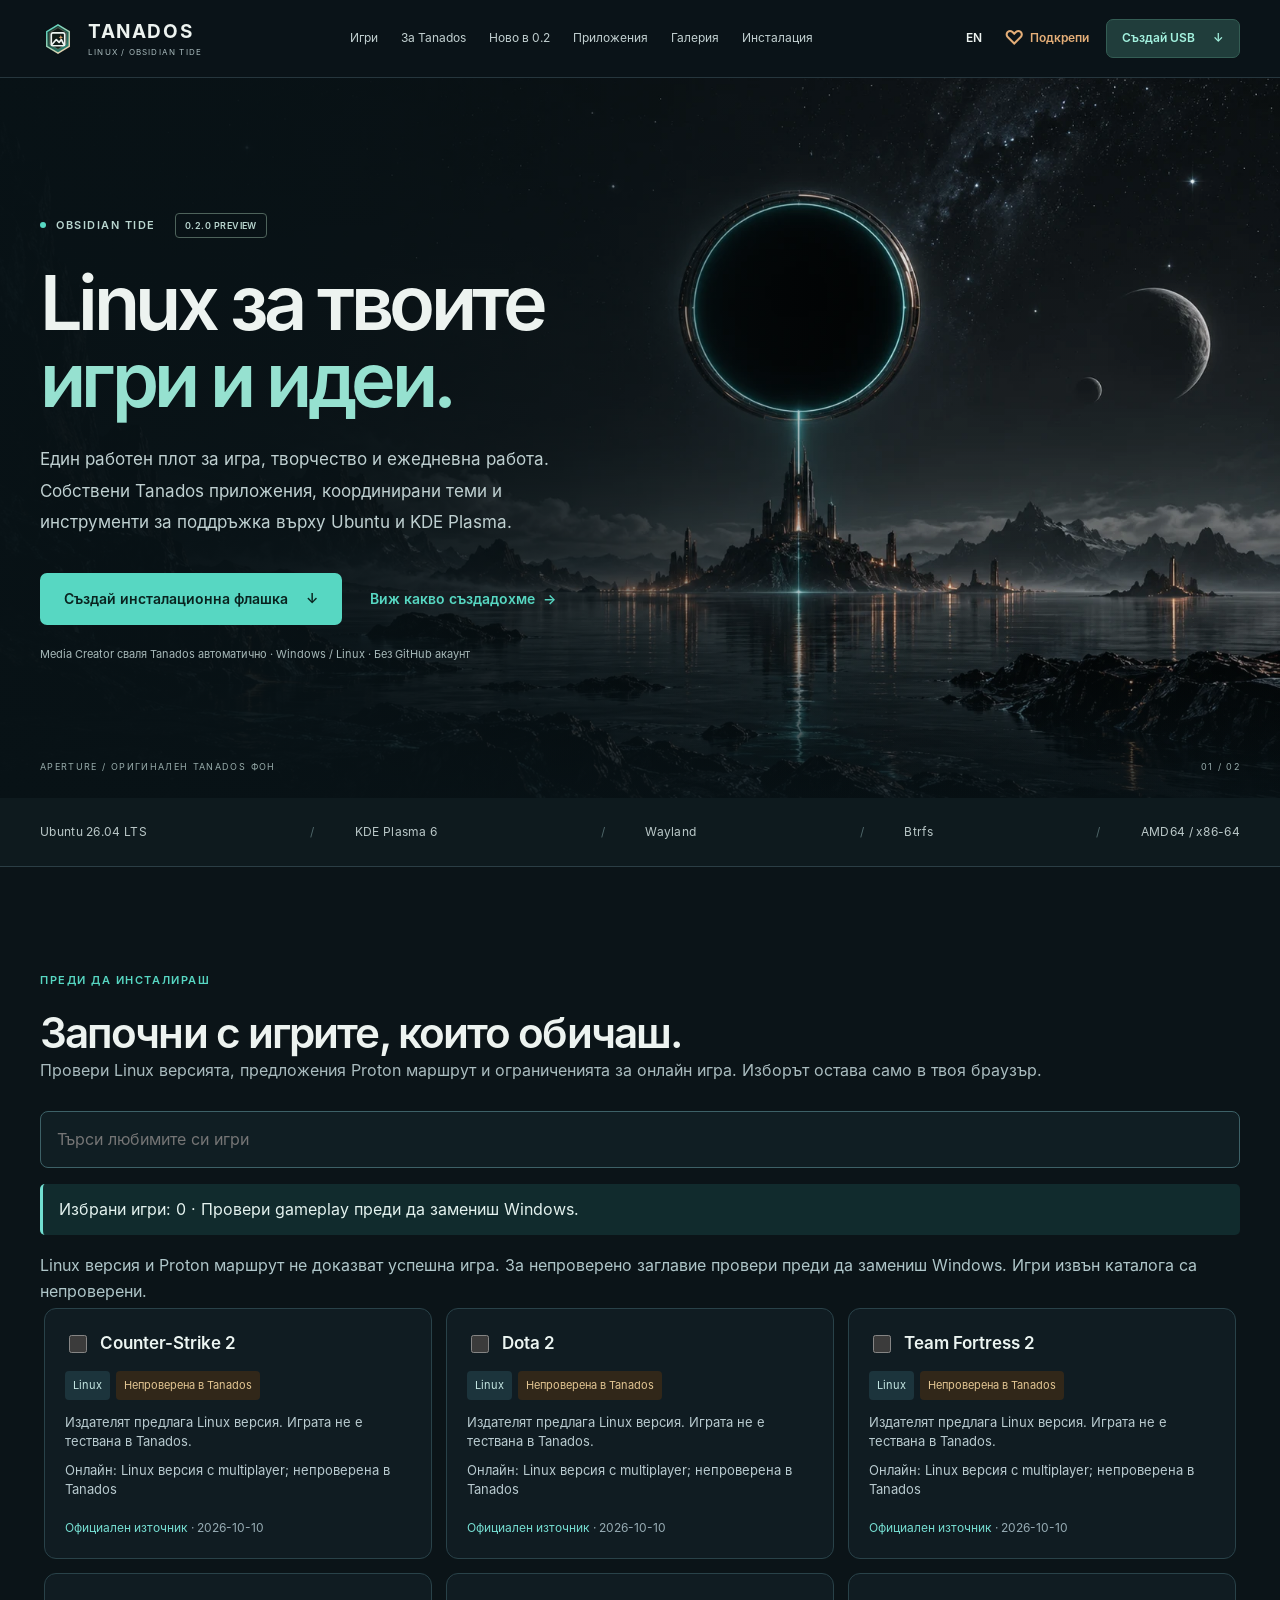
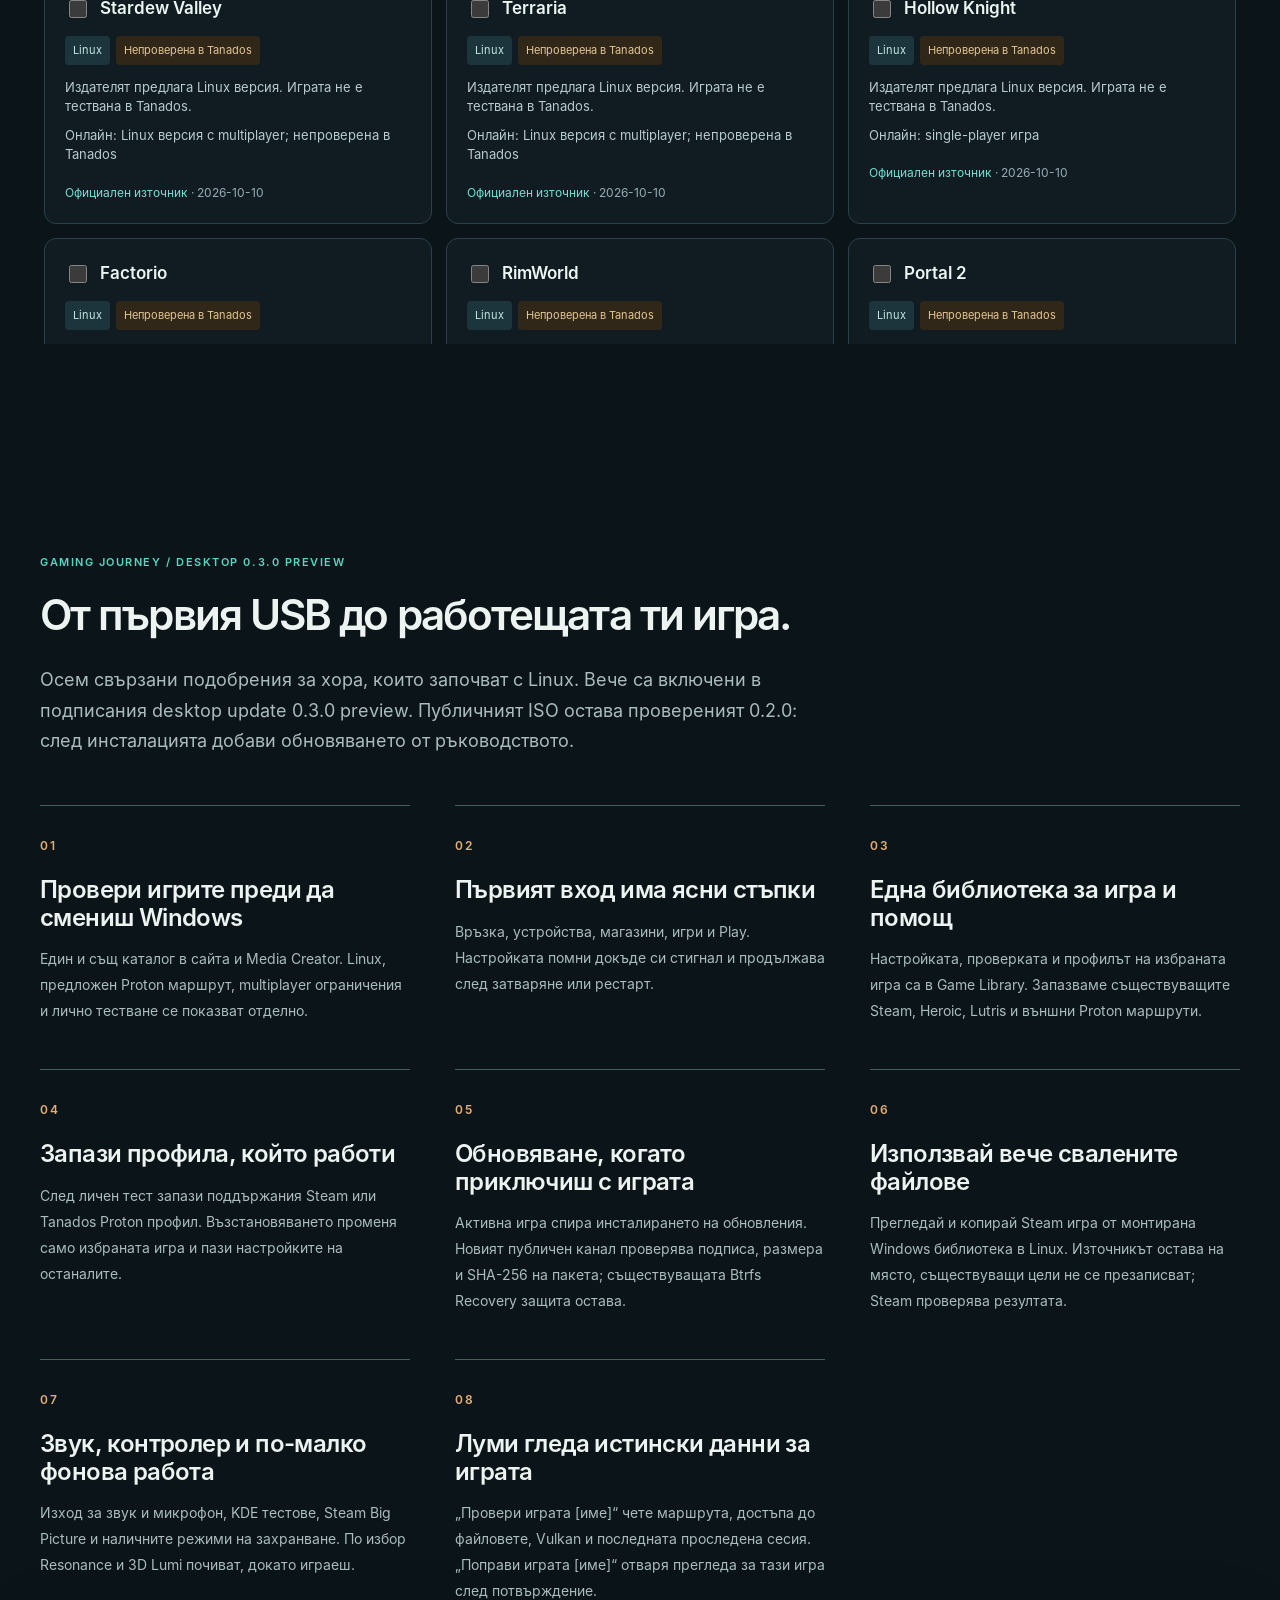
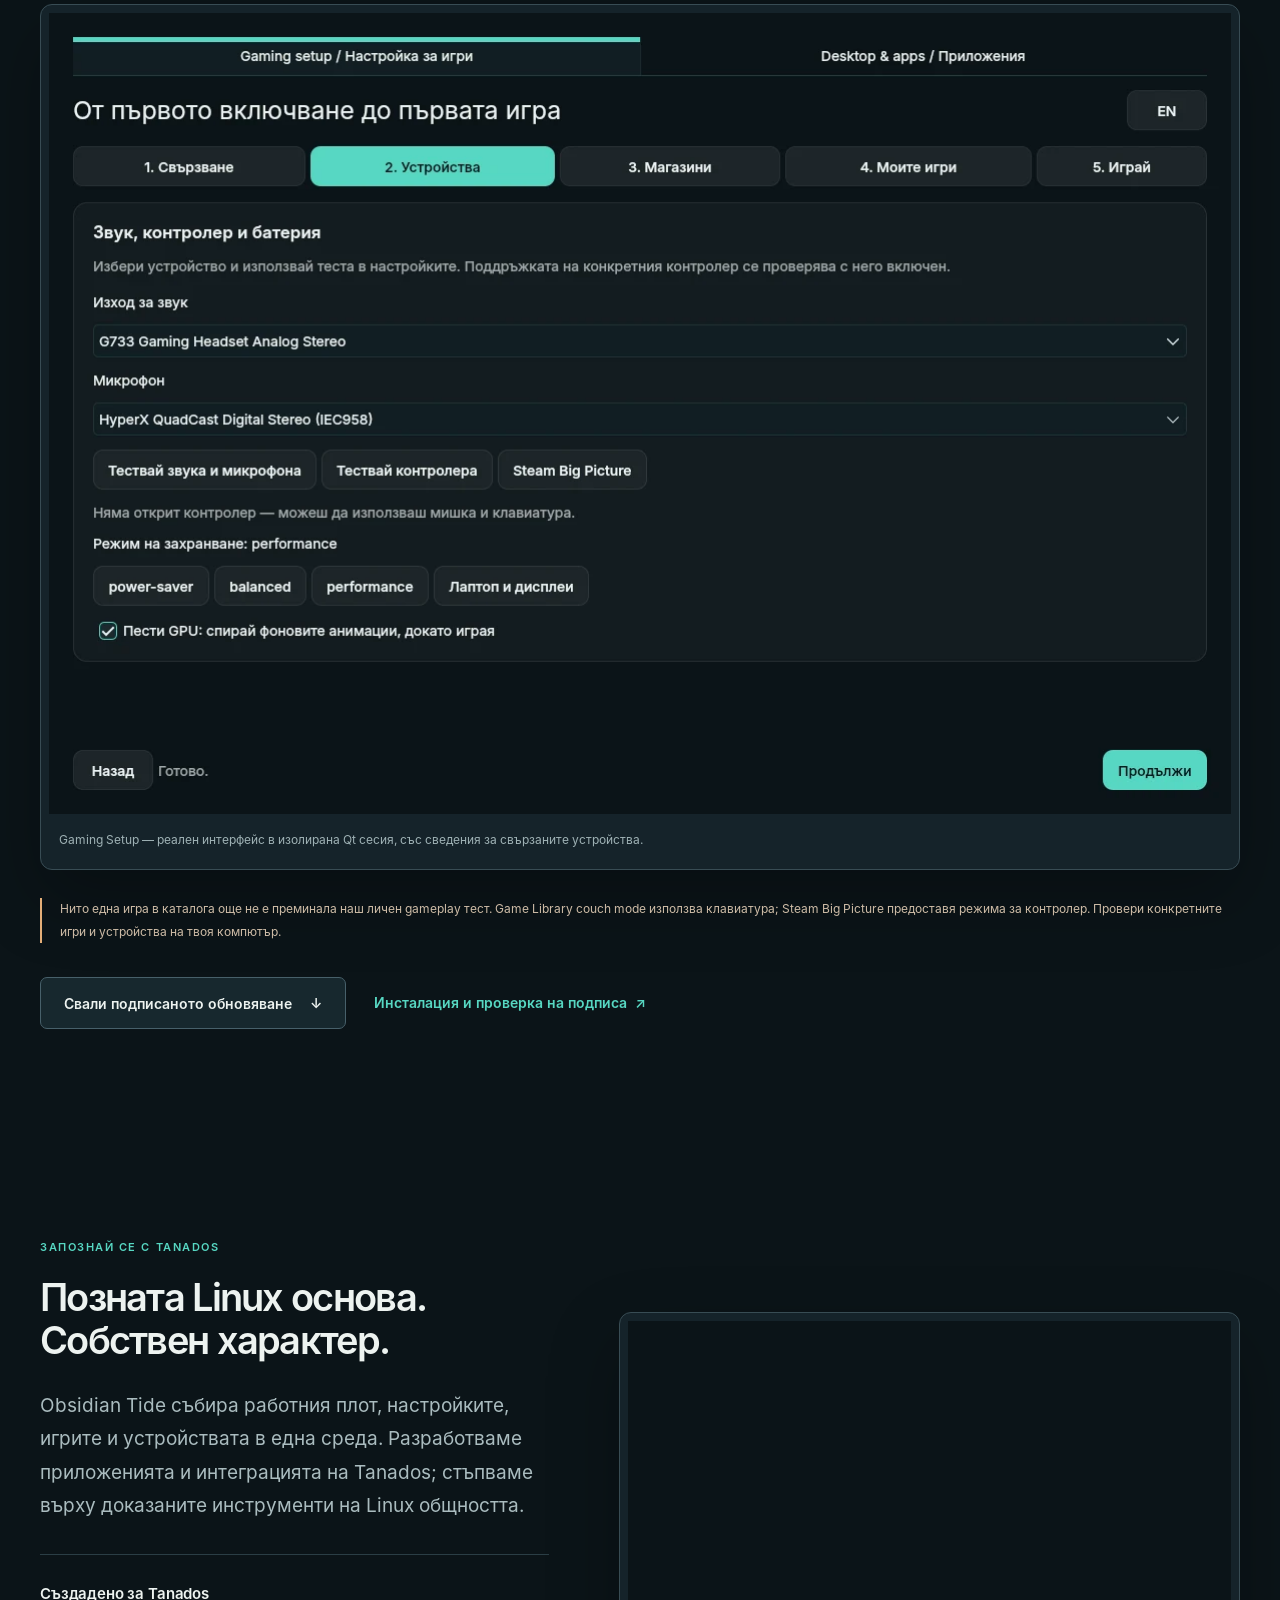
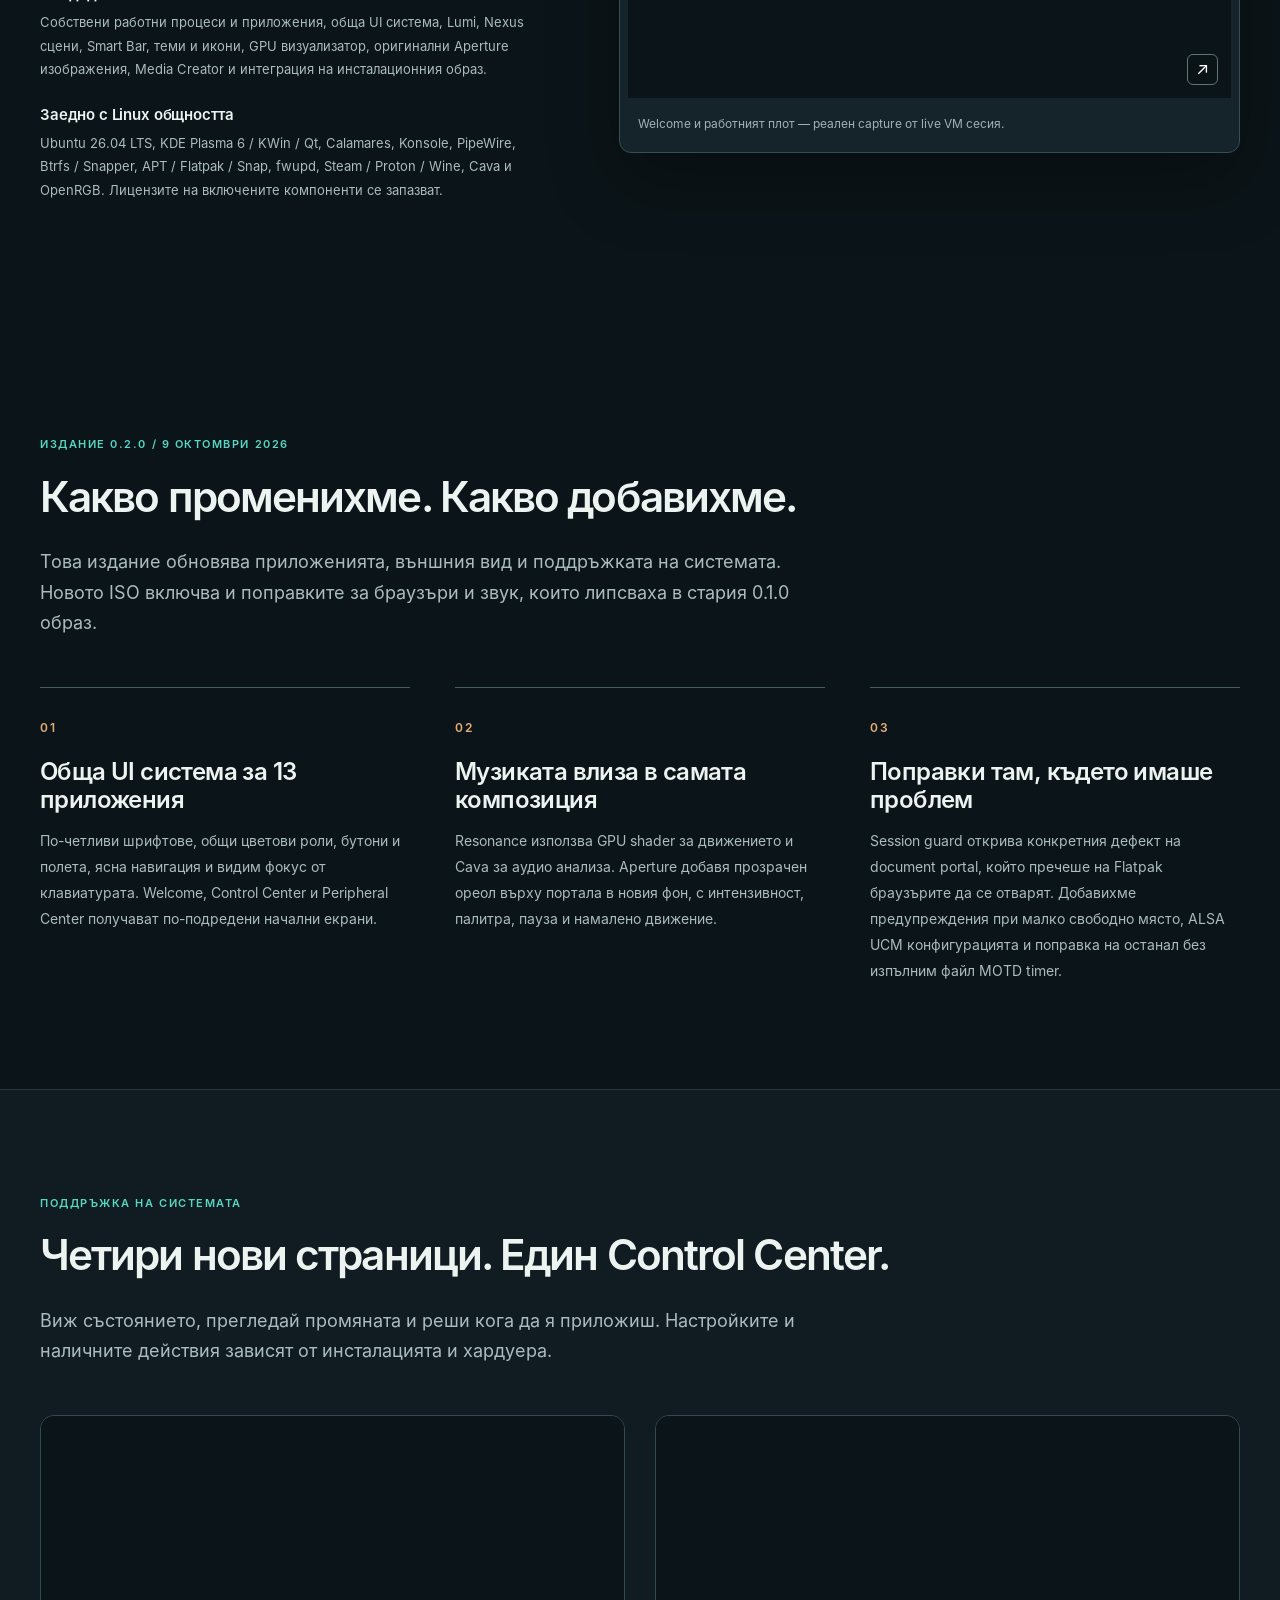
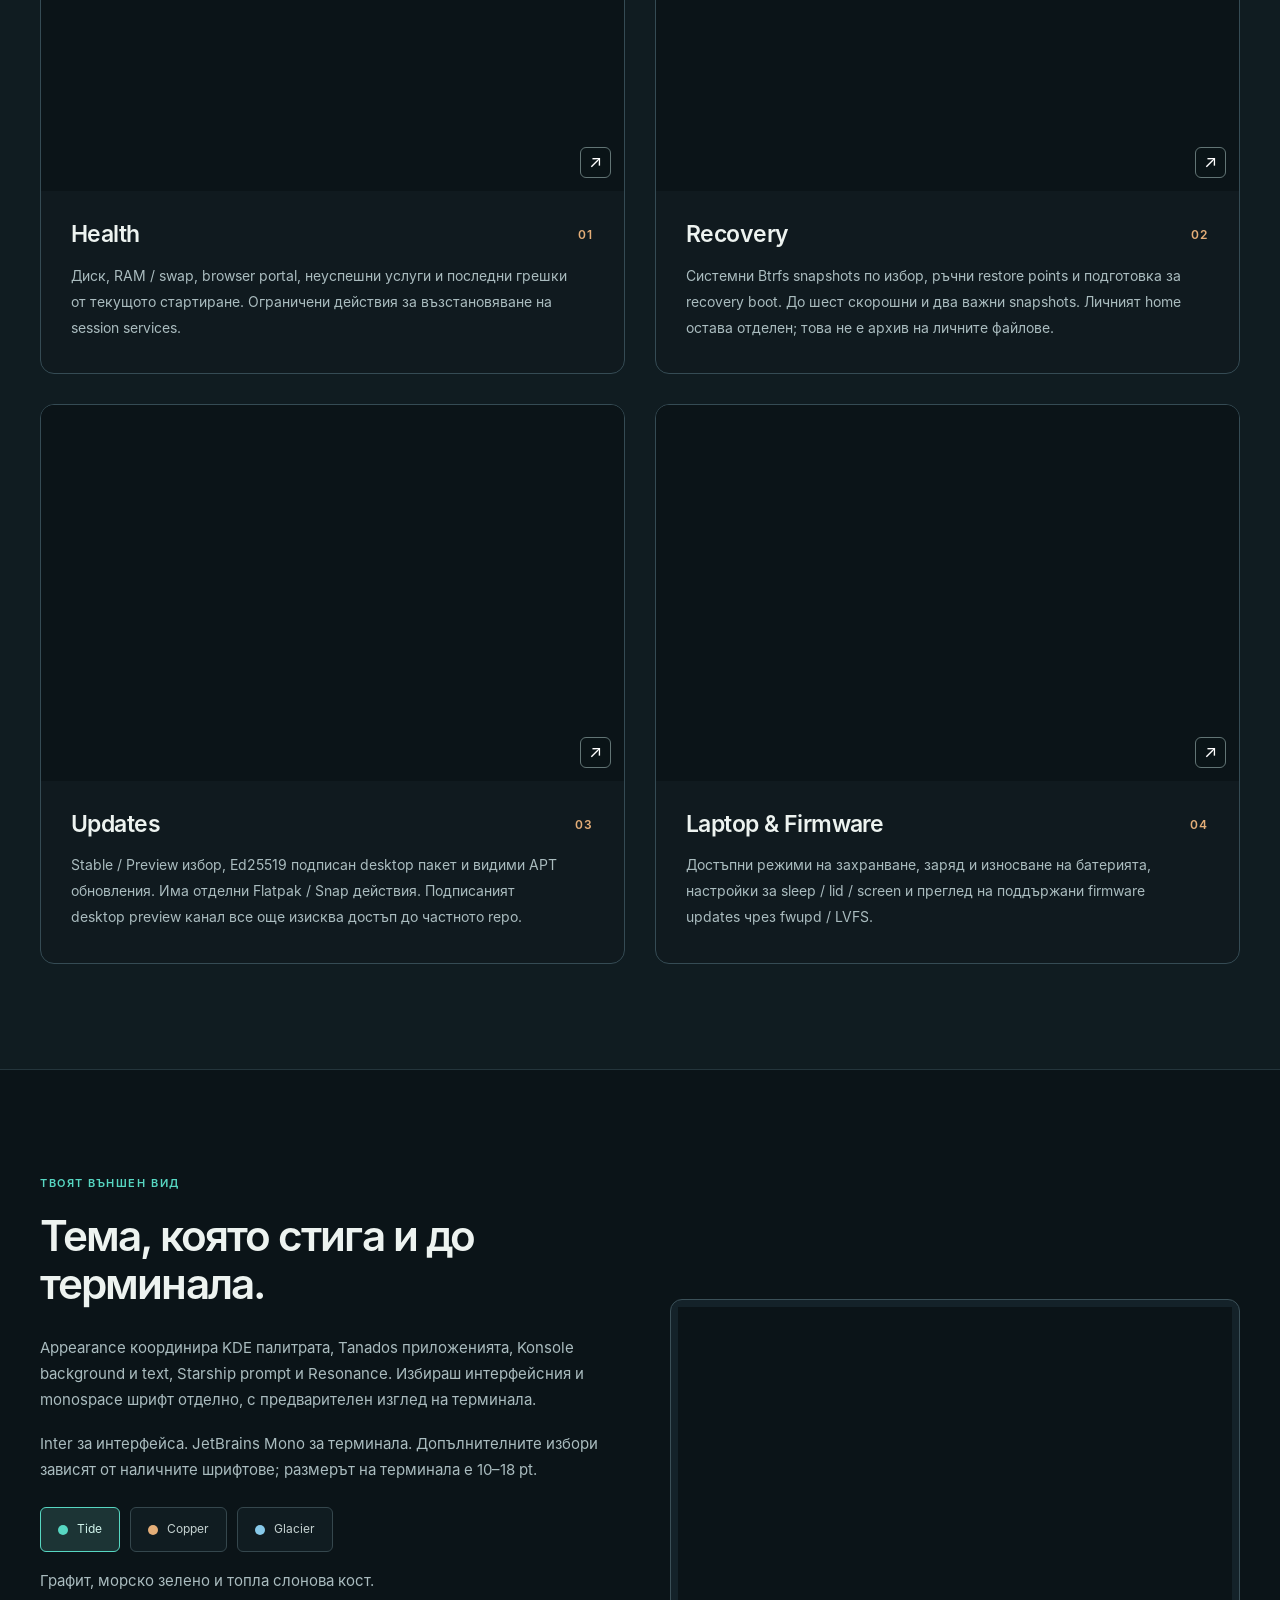
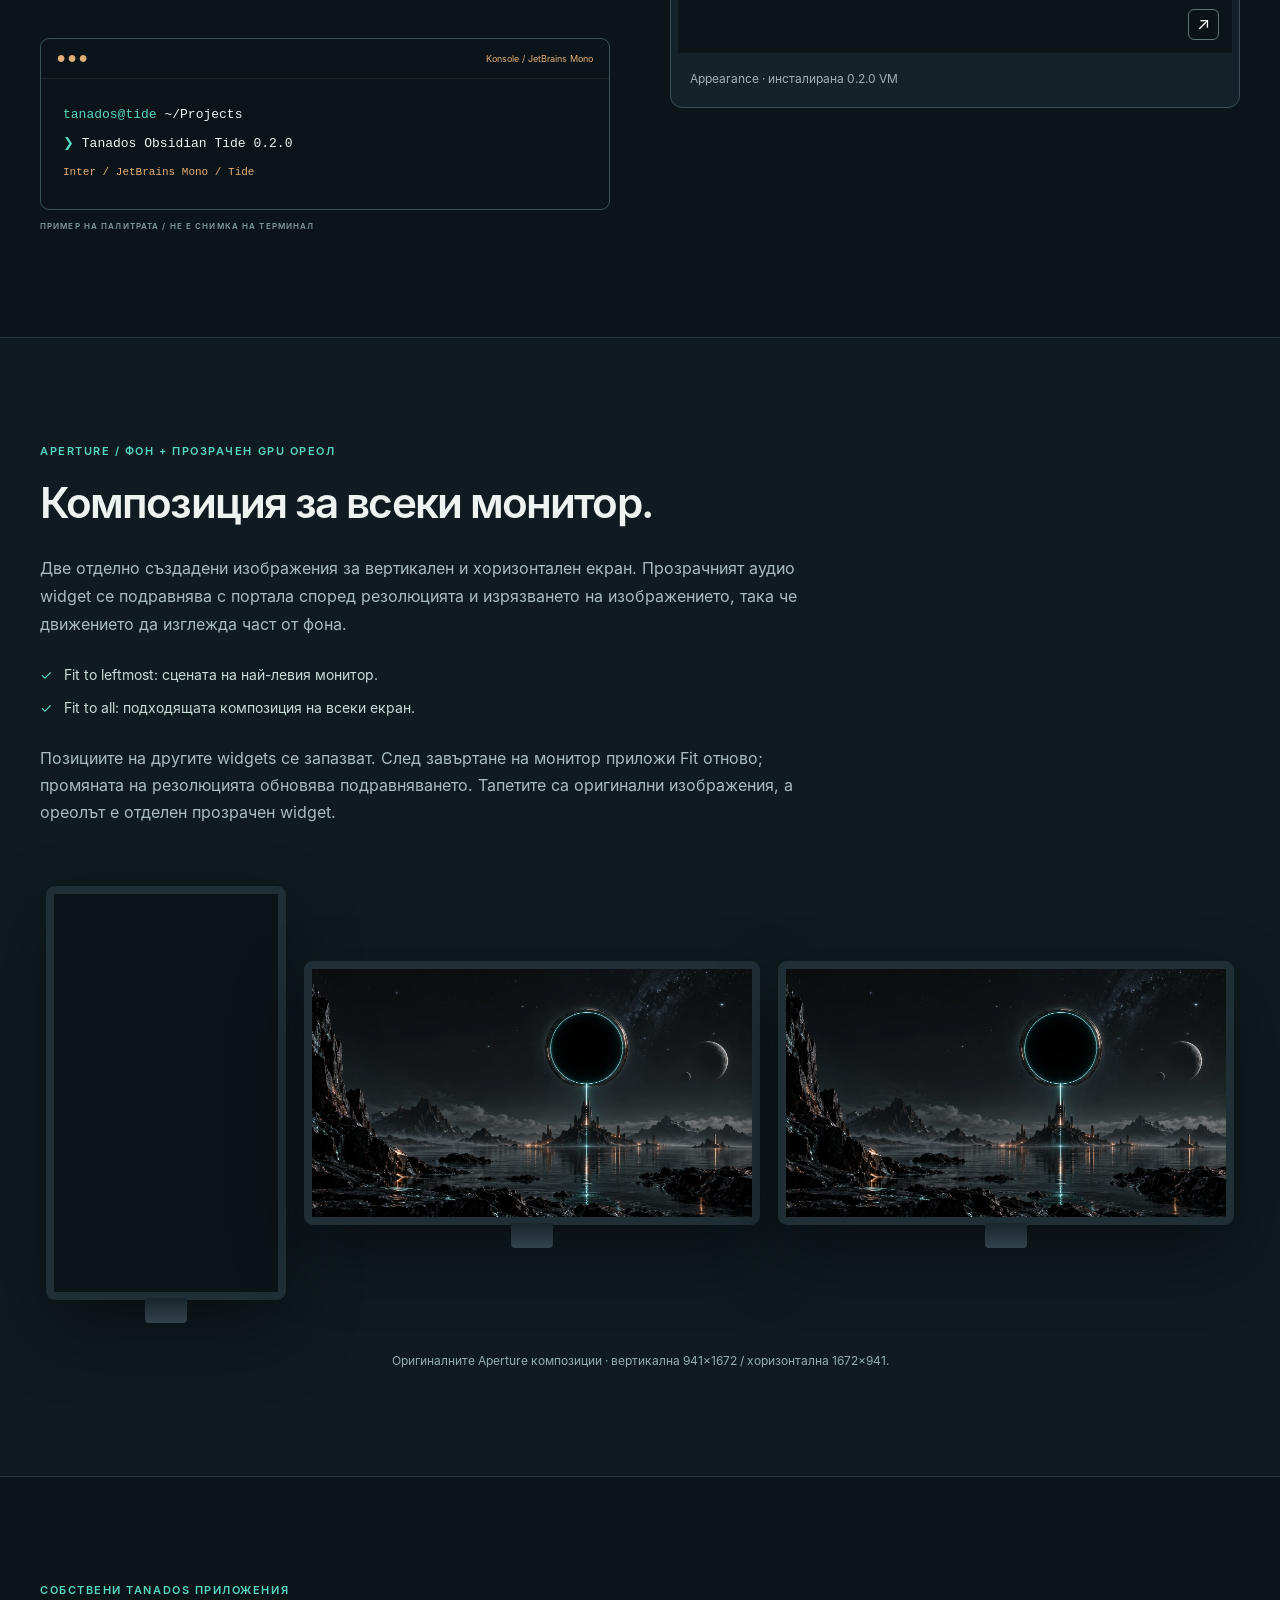
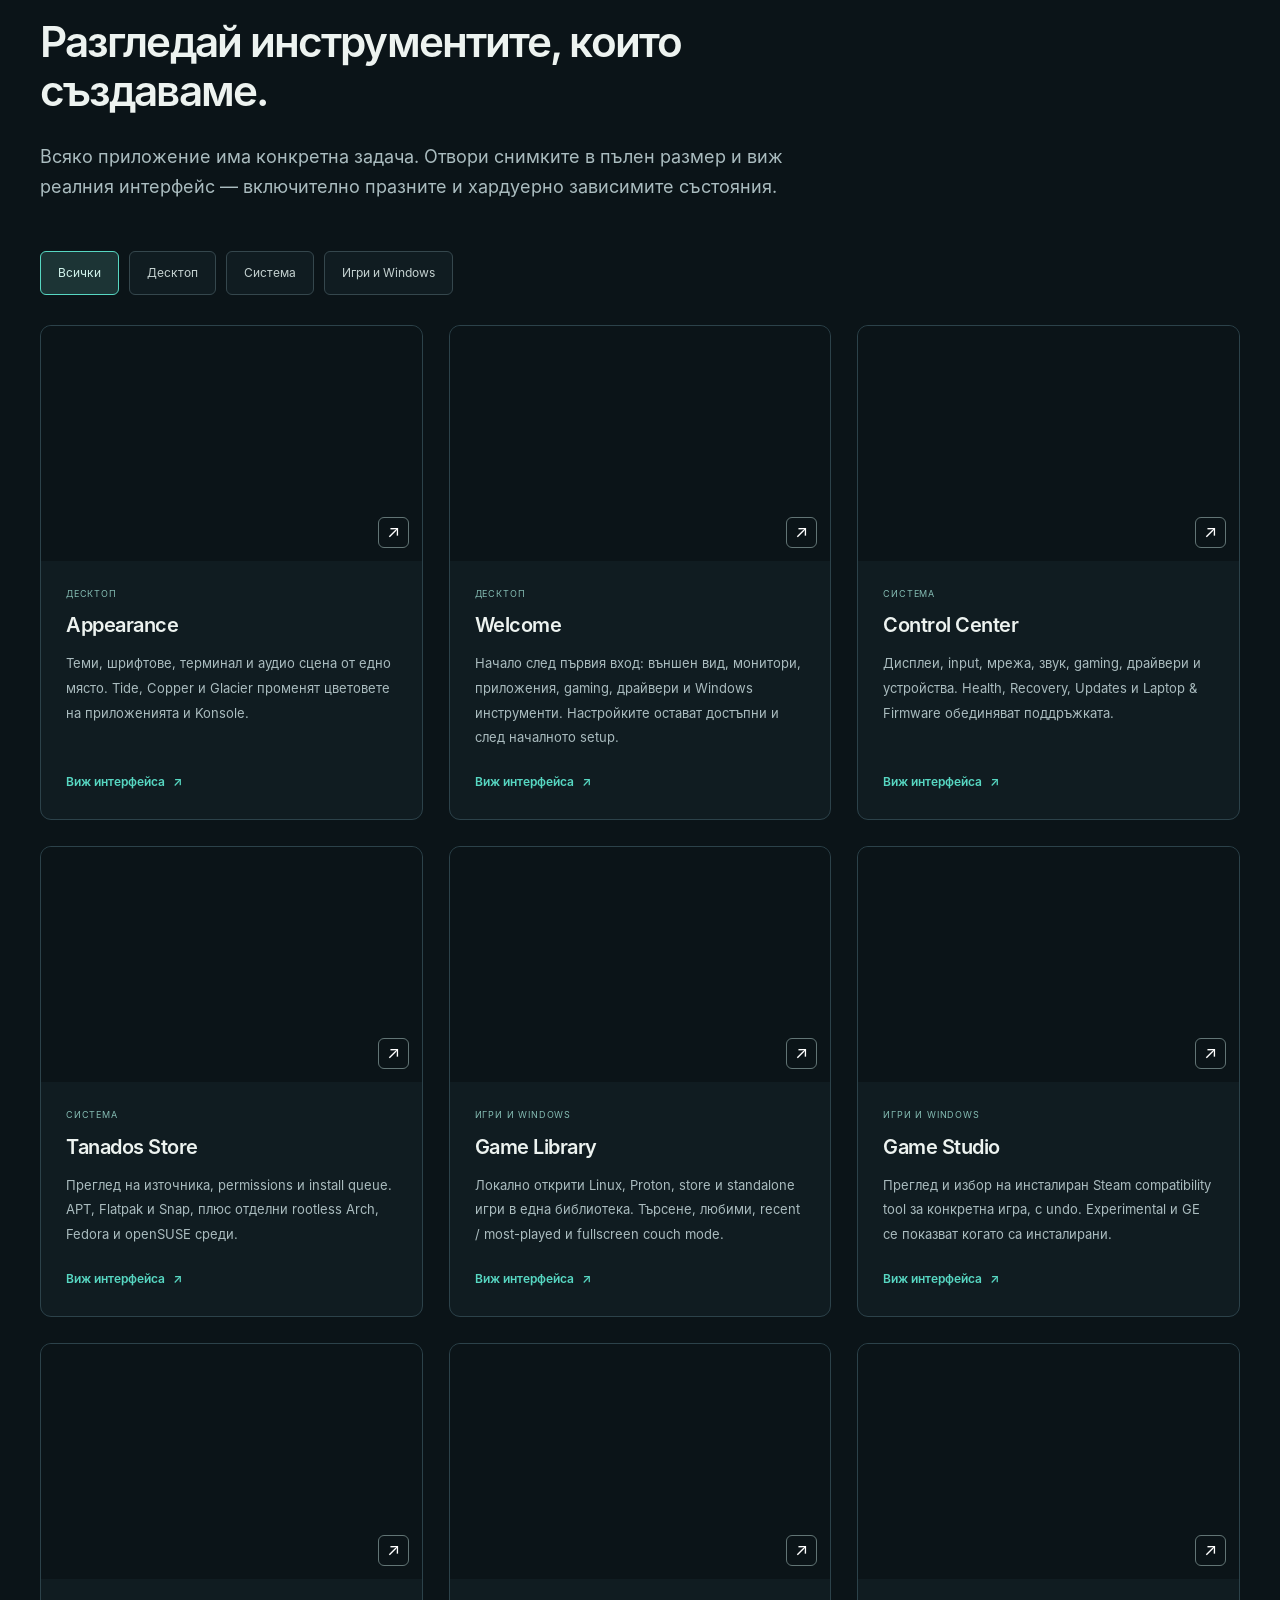
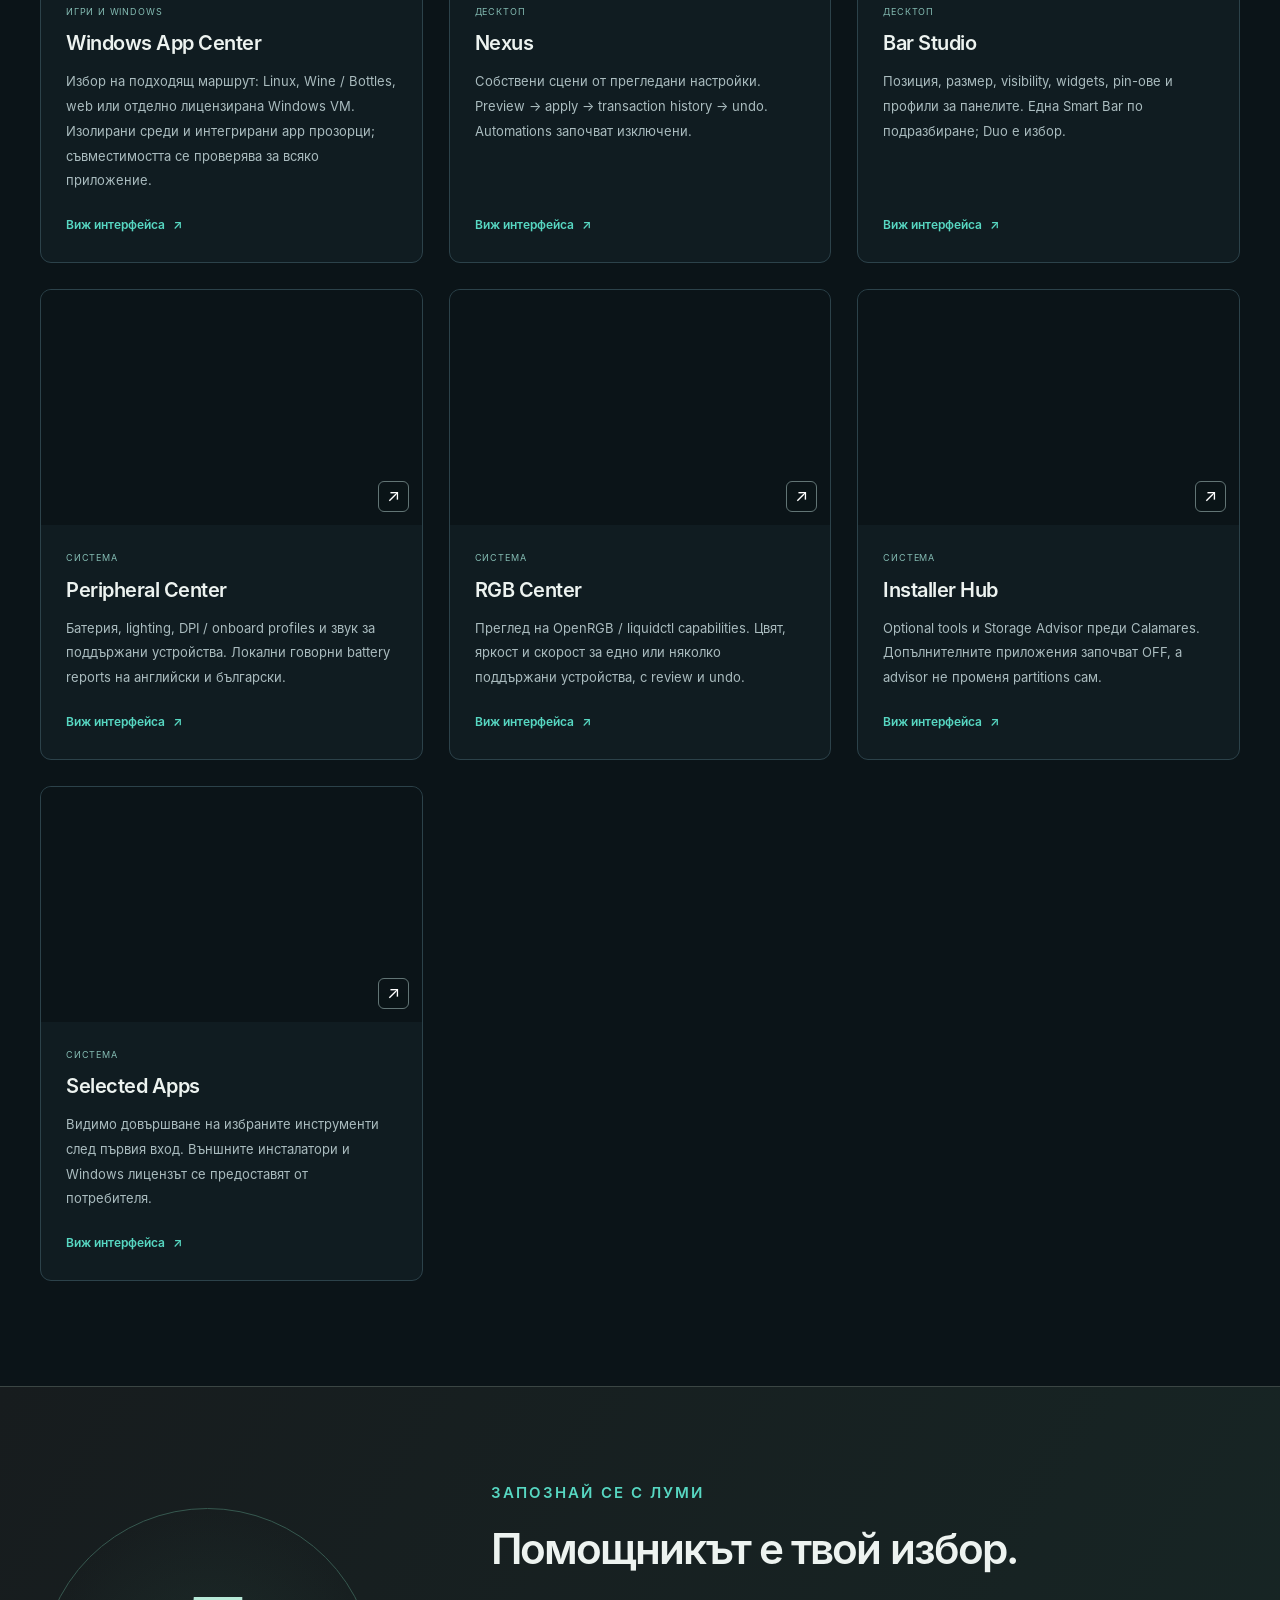
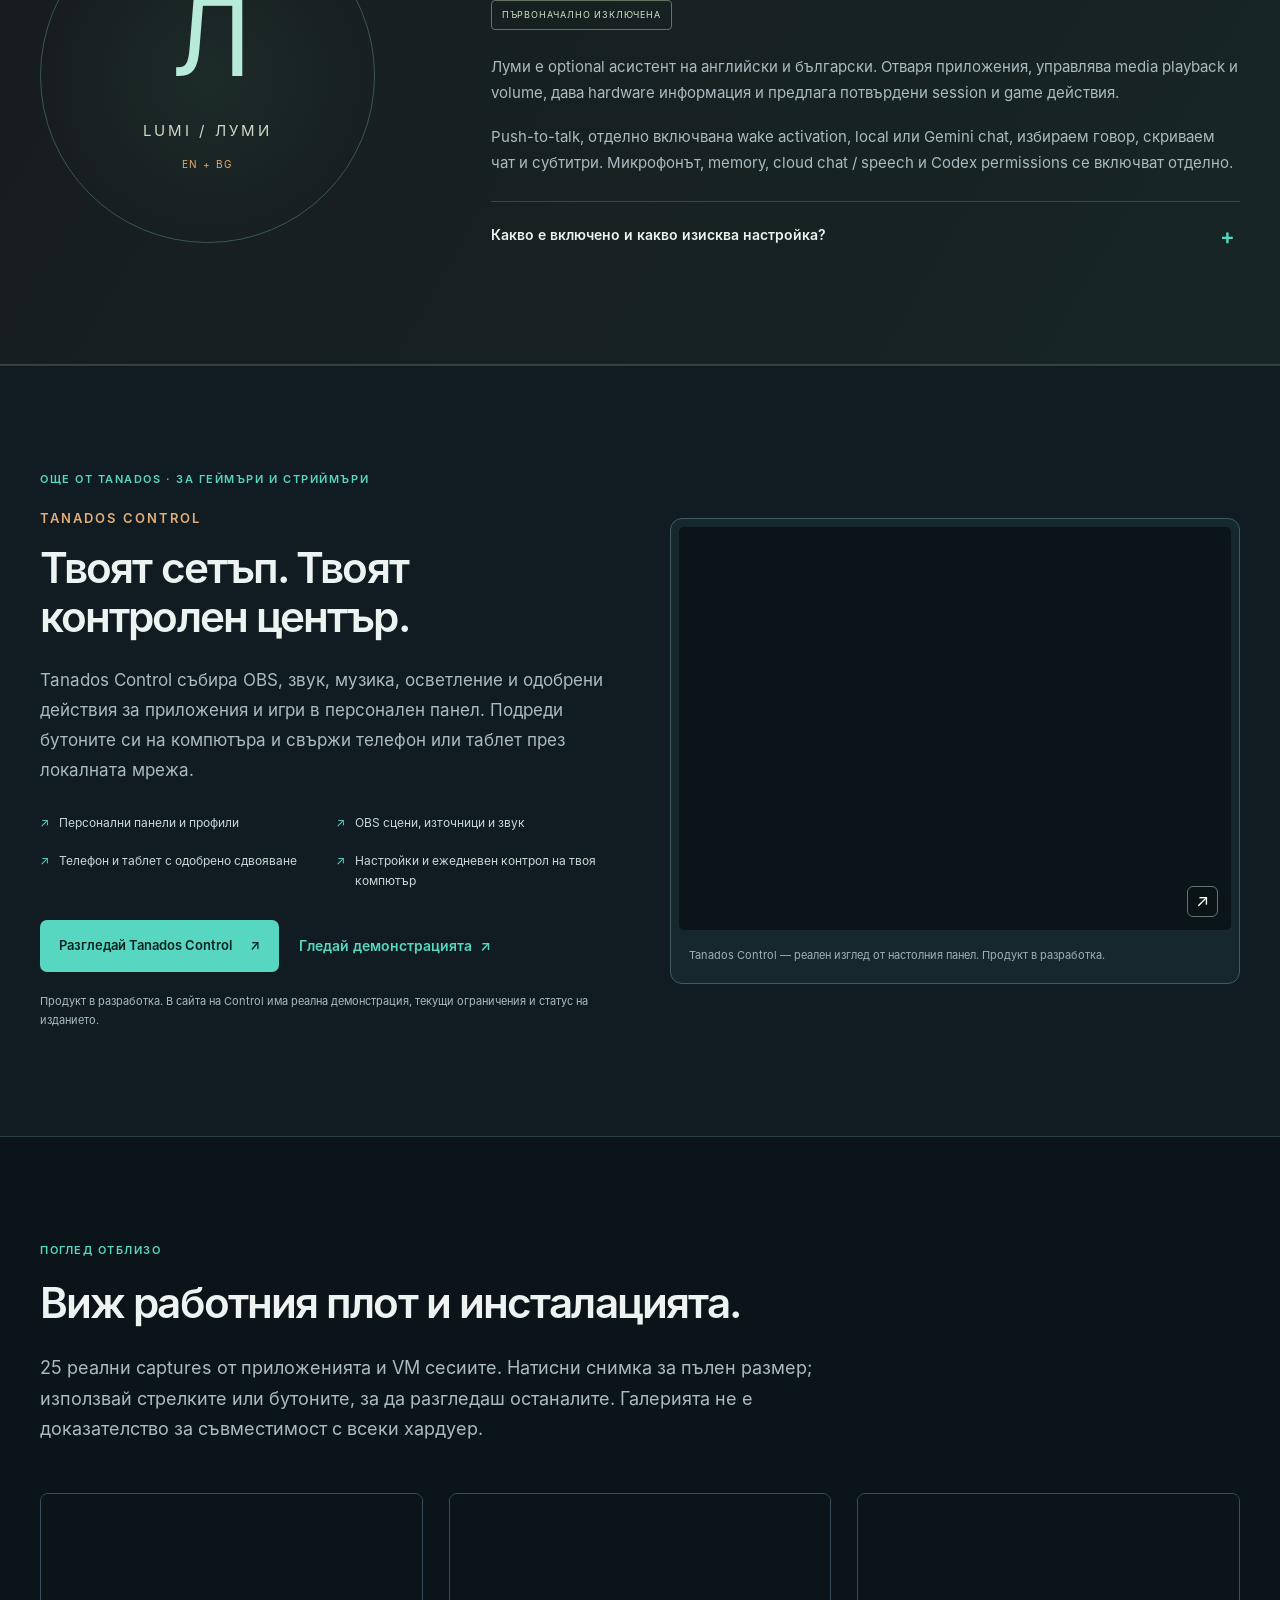
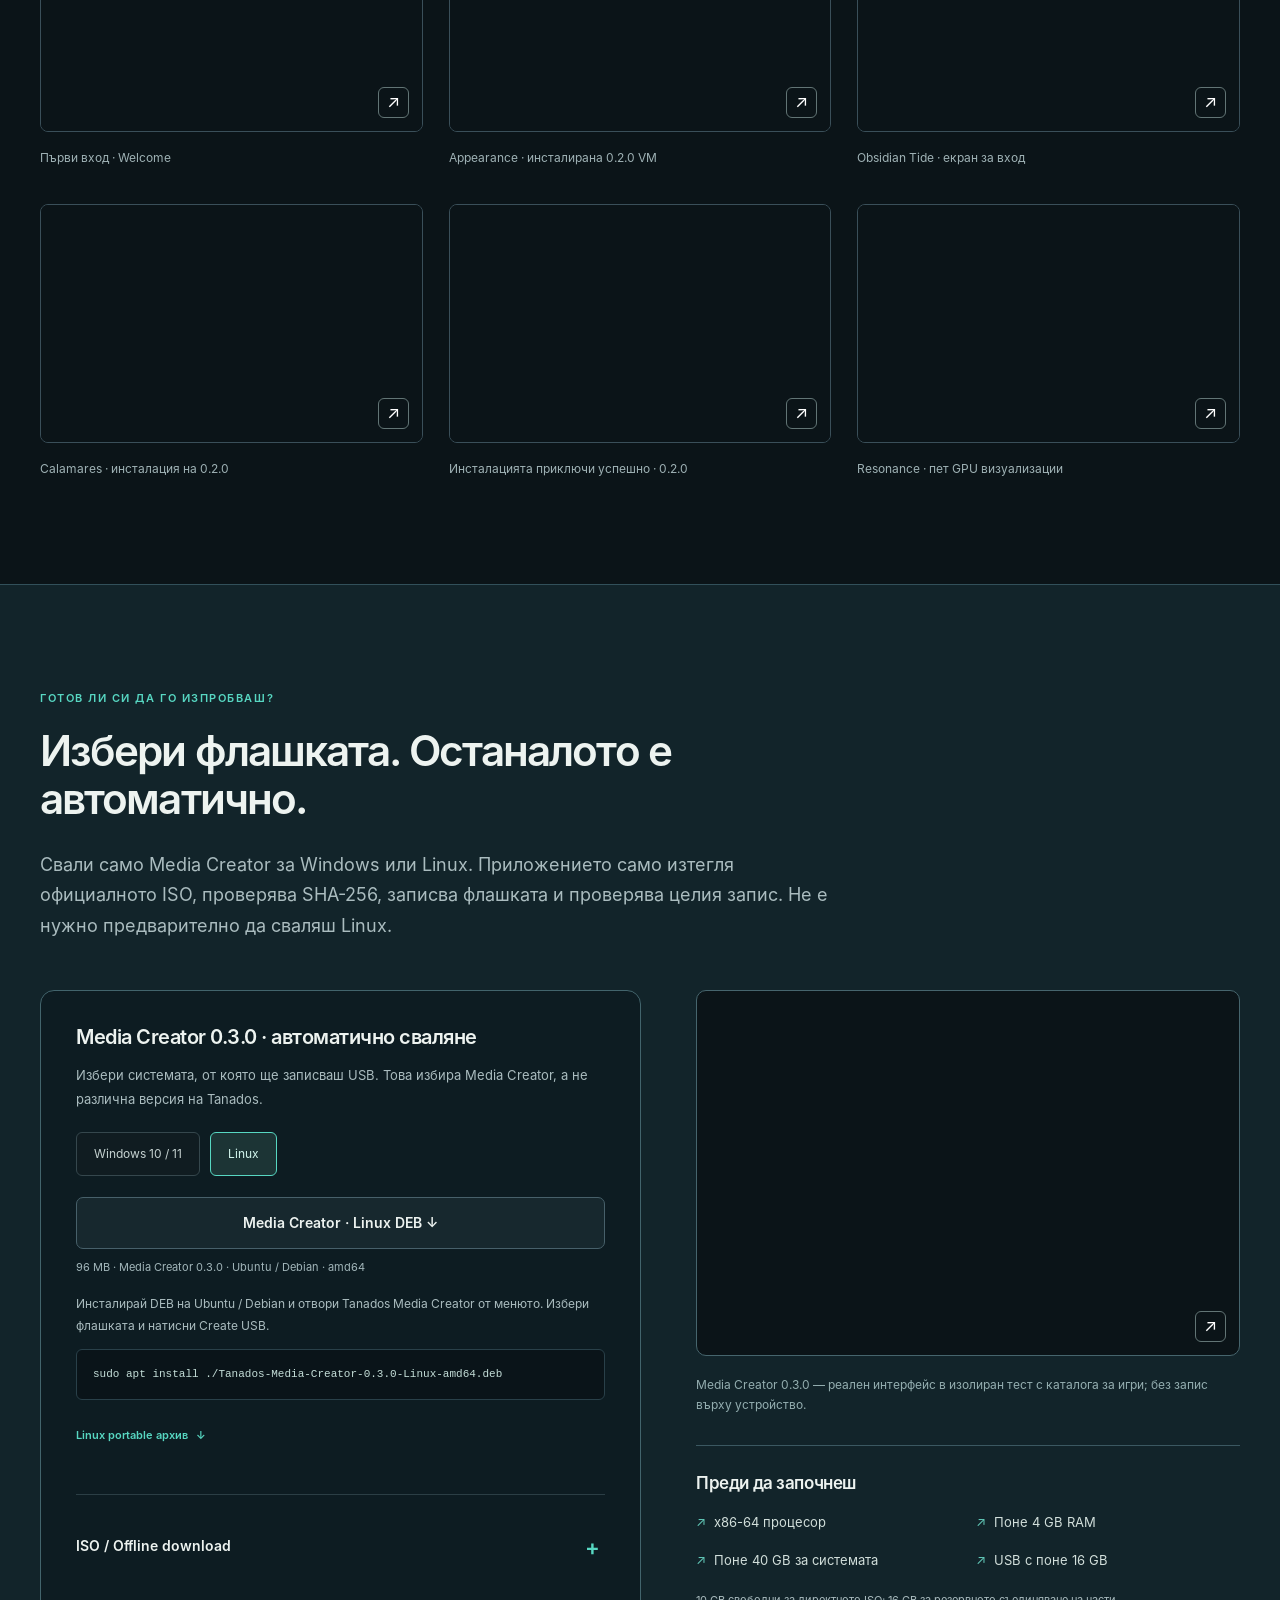
==== commit 4199f386: "Add Monster donations and Tanados Control showcase" ====
--- a/index.html
+++ b/index.html
@@ -9,7 +9,7 @@
 <a class="skip" href="#main"><span data-i18n="skip">Към съдържанието</span></a><header class="site-header"><div class="wrap header-inner">
 <a class="brand" href="./" aria-label="Tanados Linux"><img src="assets/mark.svg" alt="" width="36" height="36"><span>TANADOS<small>LINUX / OBSIDIAN TIDE</small></span></a>
 <nav class="desktop-nav" aria-label="Main navigation"><a href="#games" data-i18n="gaming.nav">Игри</a><a href="#about"><span data-i18n="nav.about">За Tanados</span></a><a href="#new"><span data-i18n="nav.new">Ново в 0.2</span></a><a href="#apps"><span data-i18n="nav.apps">Приложения</span></a><a href="#gallery"><span data-i18n="nav.gallery">Галерия</span></a><a href="install.html" data-guide-link><span data-i18n="nav.install">Инсталация</span></a></nav>
-<div class="header-actions"><button id="language" class="language" type="button" aria-label="Switch to English">EN</button><a class="button header-download" href="#download"><span data-i18n="nav.download">Създай USB</span> <span aria-hidden="true">↓</span></a>
+<div class="header-actions"><button id="language" class="language" type="button" aria-label="Switch to English">EN</button><a class="header-support" href="https://ko-fi.com/T3O328ITLI" target="_blank" rel="noopener noreferrer"><span aria-hidden="true">♡</span> <span data-i18n="support.nav">Подкрепи</span></a><a class="button header-download" href="#download"><span data-i18n="nav.download">Създай USB</span> <span aria-hidden="true">↓</span></a>
 <details class="mobile-nav"><summary><span data-i18n="menu">Меню</span></summary><nav aria-label="Mobile navigation"><a href="#about"><span data-i18n="nav.about">За Tanados</span></a><a href="#new"><span data-i18n="nav.new">Ново в 0.2</span></a><a href="#apps"><span data-i18n="nav.apps">Приложения</span></a><a href="#gallery"><span data-i18n="nav.gallery">Галерия</span></a><a href="#download"><span data-i18n="nav.download">Създай USB</span></a><a href="install.html" data-guide-link><span data-i18n="nav.install">Инсталация</span></a></nav></details></div></div></header><main id="main">
 <section class="hero"><img class="hero-background" src="assets/tide.webp" alt="" width="1672" height="941" fetchpriority="high"><div class="wrap hero-content"><p class="eyebrow"><span class="status-dot"></span> OBSIDIAN TIDE <span class="release-pill">0.2.0 PREVIEW</span></p><h1><span data-i18n="hero.line1">Linux за твоите</span><br><em><span data-i18n="hero.line2">игри и идеи.</span></em></h1><p class="hero-description"><span data-i18n="hero.body">Един работен плот за игра, творчество и ежедневна работа. Собствени Tanados приложения, координирани теми и инструменти за поддръжка върху Ubuntu и KDE Plasma.</span></p><div class="hero-actions"><a class="button primary" href="#download"><span data-i18n="hero.download">Създай инсталационна флашка</span> ↓</a><a class="text-link" href="#new"><span data-i18n="hero.explore">Виж какво създадохме</span> →</a></div><p class="hero-note"><span data-i18n="hero.note">Media Creator сваля Tanados автоматично · Windows / Linux · Без GitHub акаунт</span></p></div><div class="wrap hero-caption"><span data-i18n="hero.art">APERTURE / ОРИГИНАЛЕН TANADOS ФОН</span><span>01 / 02</span></div></section>
 <div class="foundation"><div class="wrap"><span>Ubuntu 26.04 LTS</span><span>KDE Plasma 6</span><span>Wayland</span><span>Btrfs</span><span>AMD64 / x86-64</span></div></div>
@@ -21,10 +21,17 @@
 <section class="section monitor-section" id="monitors"><div class="wrap"><div class="monitor-copy"><div class="section-heading"><p class="eyebrow"><span data-i18n="monitors.label">APERTURE / ФОН + ПРОЗРАЧЕН GPU ОРЕОЛ</span></p><h2><span data-i18n="monitors.title">Композиция за всеки монитор.</span></h2></div><p class="lead"><span data-i18n="monitors.body">Две отделно създадени изображения за вертикален и хоризонтален екран. Прозрачният аудио widget се подравнява с портала според резолюцията и изрязването на изображението, така че движението да изглежда част от фона.</span></p><ul class="check-list"><li><span data-i18n="monitors.left">Fit to leftmost: сцената на най-левия монитор.</span></li><li><span data-i18n="monitors.all">Fit to all: подходящата композиция на всеки екран.</span></li></ul><p class=""><span data-i18n="monitors.note">Позициите на другите widgets се запазват. След завъртане на монитор приложи Fit отново; промяната на резолюцията обновява подравняването. Тапетите са оригинални изображения, а ореолът е отделен прозрачен widget.</span></p></div><div class="monitor-composition"><div class="monitor portrait"><a class="shot " href="assets/aperture-portrait.webp" data-shot="aperture-portrait.webp" data-caption="shot.aperture-portrait" aria-label="Aperture — оригинално вертикално изображение, не screenshot."><img src="assets/aperture-portrait.webp" alt="Aperture — оригинално вертикално изображение, не screenshot." data-alt="shot.aperture-portrait" width="941" height="1672" loading="lazy" decoding="async"><span class="shot-open" aria-hidden="true">↗</span></a></div><div class="monitor landscape"><a class="shot " href="assets/tide.webp" data-shot="tide.webp" data-caption="shot.aperture-wide" aria-label="Aperture — оригинално хоризонтално изображение, не screenshot."><img src="assets/tide.webp" alt="Aperture — оригинално хоризонтално изображение, не screenshot." data-alt="shot.aperture-wide" width="1672" height="941" loading="lazy" decoding="async"><span class="shot-open" aria-hidden="true">↗</span></a></div><div class="monitor landscape monitor-third"><a class="shot " href="assets/tide.webp" data-shot="tide.webp" data-caption="shot.aperture-wide" aria-label="Aperture — оригинално хоризонтално изображение, не screenshot."><img src="assets/tide.webp" alt="Aperture — оригинално хоризонтално изображение, не screenshot." data-alt="shot.aperture-wide" width="1672" height="941" loading="lazy" decoding="async"><span class="shot-open" aria-hidden="true">↗</span></a></div></div><p class="image-note"><span data-i18n="monitors.art">Оригиналните Aperture композиции · вертикална 941×1672 / хоризонтална 1672×941.</span></p></div></section>
 <section class="section wrap" id="apps"><div class="section-heading"><p class="eyebrow"><span data-i18n="apps.label">СОБСТВЕНИ TANADOS ПРИЛОЖЕНИЯ</span></p><h2><span data-i18n="apps.title">Разгледай инструментите, които създаваме.</span></h2></div><p class="section-intro"><span data-i18n="apps.body">Всяко приложение има конкретна задача. Отвори снимките в пълен размер и виж реалния интерфейс — включително празните и хардуерно зависимите състояния.</span></p><div class="app-filters" role="group" aria-label="Application categories"><button type="button" data-filter="all" aria-pressed="true" class="selected"><span data-i18n="filter.all">Всички</span></button><button type="button" data-filter="desktop" aria-pressed="false" class=""><span data-i18n="filter.desktop">Десктоп</span></button><button type="button" data-filter="system" aria-pressed="false" class=""><span data-i18n="filter.system">Система</span></button><button type="button" data-filter="play" aria-pressed="false" class=""><span data-i18n="filter.play">Игри и Windows</span></button></div><div class="apps-grid"><article class="app-card" data-category="desktop"><a class="shot " href="assets/screens/appearance.webp" data-shot="screens/appearance.webp" data-caption="shot.appearance" aria-label="Appearance — реален интерфейс на Tanados; съдържанието и устройствата зависят от конкретната система."><img src="assets/screens/appearance.webp" alt="Appearance — реален интерфейс на Tanados; съдържанието и устройствата зависят от конкретната система." data-alt="shot.appearance" width="1100" height="810" loading="lazy" decoding="async"><span class="shot-open" aria-hidden="true">↗</span></a><div class="app-copy"><span class="category"><span data-i18n="filter.desktop">Десктоп</span></span><h3>Appearance</h3><p class=""><span data-i18n="app.appearance">Теми, шрифтове, терминал и аудио сцена от едно място. Tide, Copper и Glacier променят цветовете на приложенията и Konsole.</span></p><button class="text-link app-open" type="button" data-open-shot="screens/appearance.webp"><span data-i18n="view">Виж интерфейса</span> ↗</button></div></article><article class="app-card" data-category="desktop"><a class="shot " href="assets/screens/welcome.webp" data-shot="screens/welcome.webp" data-caption="shot.welcome" aria-label="Welcome — реален интерфейс на Tanados; съдържанието и устройствата зависят от конкретната система."><img src="assets/screens/welcome.webp" alt="Welcome — реален интерфейс на Tanados; съдържанието и устройствата зависят от конкретната система." data-alt="shot.welcome" width="1180" height="800" loading="lazy" decoding="async"><span class="shot-open" aria-hidden="true">↗</span></a><div class="app-copy"><span class="category"><span data-i18n="filter.desktop">Десктоп</span></span><h3>Welcome</h3><p class=""><span data-i18n="app.welcome">Начало след първия вход: външен вид, монитори, приложения, gaming, драйвери и Windows инструменти. Настройките остават достъпни и след началното setup.</span></p><button class="text-link app-open" type="button" data-open-shot="screens/welcome.webp"><span data-i18n="view">Виж интерфейса</span> ↗</button></div></article><article class="app-card" data-category="system"><a class="shot " href="assets/screens/control-center.webp" data-shot="screens/control-center.webp" data-caption="shot.control-center" aria-label="Control Center — реален интерфейс на Tanados; съдържанието и устройствата зависят от конкретната система."><img src="assets/screens/control-center.webp" alt="Control Center — реален интерфейс на Tanados; съдържанието и устройствата зависят от конкретната система." data-alt="shot.control-center" width="1180" height="760" loading="lazy" decoding="async"><span class="shot-open" aria-hidden="true">↗</span></a><div class="app-copy"><span class="category"><span data-i18n="filter.system">Система</span></span><h3>Control Center</h3><p class=""><span data-i18n="app.control-center">Дисплеи, input, мрежа, звук, gaming, драйвери и устройства. Health, Recovery, Updates и Laptop &amp; Firmware обединяват поддръжката.</span></p><button class="text-link app-open" type="button" data-open-shot="screens/control-center.webp"><span data-i18n="view">Виж интерфейса</span> ↗</button></div></article><article class="app-card" data-category="system"><a class="shot " href="assets/screens/store.webp" data-shot="screens/store.webp" data-caption="shot.store" aria-label="Tanados Store — реален интерфейс на Tanados; съдържанието и устройствата зависят от конкретната система."><img src="assets/screens/store.webp" alt="Tanados Store — реален интерфейс на Tanados; съдържанието и устройствата зависят от конкретната система." data-alt="shot.store" width="1320" height="840" loading="lazy" decoding="async"><span class="shot-open" aria-hidden="true">↗</span></a><div class="app-copy"><span class="category"><span data-i18n="filter.system">Система</span></span><h3>Tanados Store</h3><p class=""><span data-i18n="app.store">Преглед на източника, permissions и install queue. APT, Flatpak и Snap, плюс отделни rootless Arch, Fedora и openSUSE среди.</span></p><button class="text-link app-open" type="button" data-open-shot="screens/store.webp"><span data-i18n="view">Виж интерфейса</span> ↗</button></div></article><article class="app-card" data-category="play"><a class="shot " href="assets/screens/game-library.webp" data-shot="screens/game-library.webp" data-caption="shot.game-library" aria-label="Game Library — реален интерфейс на Tanados; съдържанието и устройствата зависят от конкретната система."><img src="assets/screens/game-library.webp" alt="Game Library — реален интерфейс на Tanados; съдържанието и устройствата зависят от конкретната система." data-alt="shot.game-library" width="1400" height="860" loading="lazy" decoding="async"><span class="shot-open" aria-hidden="true">↗</span></a><div class="app-copy"><span class="category"><span data-i18n="filter.play">Игри и Windows</span></span><h3>Game Library</h3><p class=""><span data-i18n="app.game-library">Локално открити Linux, Proton, store и standalone игри в една библиотека. Търсене, любими, recent / most-played и fullscreen couch mode.</span></p><button class="text-link app-open" type="button" data-open-shot="screens/game-library.webp"><span data-i18n="view">Виж интерфейса</span> ↗</button></div></article><article class="app-card" data-category="play"><a class="shot " href="assets/screens/game-studio.webp" data-shot="screens/game-studio.webp" data-caption="shot.game-studio" aria-label="Game Studio — реален интерфейс на Tanados; съдържанието и устройствата зависят от конкретната система."><img src="assets/screens/game-studio.webp" alt="Game Studio — реален интерфейс на Tanados; съдържанието и устройствата зависят от конкретната система." data-alt="shot.game-studio" width="1180" height="760" loading="lazy" decoding="async"><span class="shot-open" aria-hidden="true">↗</span></a><div class="app-copy"><span class="category"><span data-i18n="filter.play">Игри и Windows</span></span><h3>Game Studio</h3><p class=""><span data-i18n="app.game-studio">Преглед и избор на инсталиран Steam compatibility tool за конкретна игра, с undo. Experimental и GE се показват когато са инсталирани.</span></p><button class="text-link app-open" type="button" data-open-shot="screens/game-studio.webp"><span data-i18n="view">Виж интерфейса</span> ↗</button></div></article><article class="app-card" data-category="play"><a class="shot " href="assets/screens/windows.webp" data-shot="screens/windows.webp" data-caption="shot.windows" aria-label="Windows App Center — реален интерфейс на Tanados; съдържанието и устройствата зависят от конкретната система."><img src="assets/screens/windows.webp" alt="Windows App Center — реален интерфейс на Tanados; съдържанието и устройствата зависят от конкретната система." data-alt="shot.windows" width="1180" height="760" loading="lazy" decoding="async"><span class="shot-open" aria-hidden="true">↗</span></a><div class="app-copy"><span class="category"><span data-i18n="filter.play">Игри и Windows</span></span><h3>Windows App Center</h3><p class=""><span data-i18n="app.windows">Избор на подходящ маршрут: Linux, Wine / Bottles, web или отделно лицензирана Windows VM. Изолирани среди и интегрирани app прозорци; съвместимостта се проверява за всяко приложение.</span></p><button class="text-link app-open" type="button" data-open-shot="screens/windows.webp"><span data-i18n="view">Виж интерфейса</span> ↗</button></div></article><article class="app-card" data-category="desktop"><a class="shot " href="assets/screens/nexus.webp" data-shot="screens/nexus.webp" data-caption="shot.nexus" aria-label="Nexus — реален интерфейс на Tanados; съдържанието и устройствата зависят от конкретната система."><img src="assets/screens/nexus.webp" alt="Nexus — реален интерфейс на Tanados; съдържанието и устройствата зависят от конкретната система." data-alt="shot.nexus" width="1320" height="820" loading="lazy" decoding="async"><span class="shot-open" aria-hidden="true">↗</span></a><div class="app-copy"><span class="category"><span data-i18n="filter.desktop">Десктоп</span></span><h3>Nexus</h3><p class=""><span data-i18n="app.nexus">Собствени сцени от прегледани настройки. Preview → apply → transaction history → undo. Automations започват изключени.</span></p><button class="text-link app-open" type="button" data-open-shot="screens/nexus.webp"><span data-i18n="view">Виж интерфейса</span> ↗</button></div></article><article class="app-card" data-category="desktop"><a class="shot " href="assets/screens/bar-studio.webp" data-shot="screens/bar-studio.webp" data-caption="shot.bar-studio" aria-label="Bar Studio — реален интерфейс на Tanados; съдържанието и устройствата зависят от конкретната система."><img src="assets/screens/bar-studio.webp" alt="Bar Studio — реален интерфейс на Tanados; съдържанието и устройствата зависят от конкретната система." data-alt="shot.bar-studio" width="1120" height="720" loading="lazy" decoding="async"><span class="shot-open" aria-hidden="true">↗</span></a><div class="app-copy"><span class="category"><span data-i18n="filter.desktop">Десктоп</span></span><h3>Bar Studio</h3><p class=""><span data-i18n="app.bar-studio">Позиция, размер, visibility, widgets, pin-ове и профили за панелите. Една Smart Bar по подразбиране; Duo е избор.</span></p><button class="text-link app-open" type="button" data-open-shot="screens/bar-studio.webp"><span data-i18n="view">Виж интерфейса</span> ↗</button></div></article><article class="app-card" data-category="system"><a class="shot " href="assets/screens/peripheral-center.webp" data-shot="screens/peripheral-center.webp" data-caption="shot.peripheral-center" aria-label="Peripheral Center — реален интерфейс на Tanados; съдържанието и устройствата зависят от конкретната система."><img src="assets/screens/peripheral-center.webp" alt="Peripheral Center — реален интерфейс на Tanados; съдържанието и устройствата зависят от конкретната система." data-alt="shot.peripheral-center" width="1120" height="780" loading="lazy" decoding="async"><span class="shot-open" aria-hidden="true">↗</span></a><div class="app-copy"><span class="category"><span data-i18n="filter.system">Система</span></span><h3>Peripheral Center</h3><p class=""><span data-i18n="app.peripheral-center">Батерия, lighting, DPI / onboard profiles и звук за поддържани устройства. Локални говорни battery reports на английски и български.</span></p><button class="text-link app-open" type="button" data-open-shot="screens/peripheral-center.webp"><span data-i18n="view">Виж интерфейса</span> ↗</button></div></article><article class="app-card" data-category="system"><a class="shot " href="assets/screens/rgb.webp" data-shot="screens/rgb.webp" data-caption="shot.rgb" aria-label="RGB Center — реален интерфейс на Tanados; съдържанието и устройствата зависят от конкретната система."><img src="assets/screens/rgb.webp" alt="RGB Center — реален интерфейс на Tanados; съдържанието и устройствата зависят от конкретната система." data-alt="shot.rgb" width="1180" height="820" loading="lazy" decoding="async"><span class="shot-open" aria-hidden="true">↗</span></a><div class="app-copy"><span class="category"><span data-i18n="filter.system">Система</span></span><h3>RGB Center</h3><p class=""><span data-i18n="app.rgb">Преглед на OpenRGB / liquidctl capabilities. Цвят, яркост и скорост за едно или няколко поддържани устройства, с review и undo.</span></p><button class="text-link app-open" type="button" data-open-shot="screens/rgb.webp"><span data-i18n="view">Виж интерфейса</span> ↗</button></div></article><article class="app-card" data-category="system"><a class="shot " href="assets/screens/installer-hub.webp" data-shot="screens/installer-hub.webp" data-caption="shot.installer-hub" aria-label="Installer Hub — реален интерфейс на Tanados; съдържанието и устройствата зависят от конкретната система."><img src="assets/screens/installer-hub.webp" alt="Installer Hub — реален интерфейс на Tanados; съдържанието и устройствата зависят от конкретната система." data-alt="shot.installer-hub" width="1180" height="760" loading="lazy" decoding="async"><span class="shot-open" aria-hidden="true">↗</span></a><div class="app-copy"><span class="category"><span data-i18n="filter.system">Система</span></span><h3>Installer Hub</h3><p class=""><span data-i18n="app.installer-hub">Optional tools и Storage Advisor преди Calamares. Допълнителните приложения започват OFF, а advisor не променя partitions сам.</span></p><button class="text-link app-open" type="button" data-open-shot="screens/installer-hub.webp"><span data-i18n="view">Виж интерфейса</span> ↗</button></div></article><article class="app-card" data-category="system"><a class="shot " href="assets/screens/selected-apps.webp" data-shot="screens/selected-apps.webp" data-caption="shot.selected-apps" aria-label="Selected Apps — реален интерфейс на Tanados; съдържанието и устройствата зависят от конкретната система."><img src="assets/screens/selected-apps.webp" alt="Selected Apps — реален интерфейс на Tanados; съдържанието и устройствата зависят от конкретната система." data-alt="shot.selected-apps" width="940" height="640" loading="lazy" decoding="async"><span class="shot-open" aria-hidden="true">↗</span></a><div class="app-copy"><span class="category"><span data-i18n="filter.system">Система</span></span><h3>Selected Apps</h3><p class=""><span data-i18n="app.selected-apps">Видимо довършване на избраните инструменти след първия вход. Външните инсталатори и Windows лицензът се предоставят от потребителя.</span></p><button class="text-link app-open" type="button" data-open-shot="screens/selected-apps.webp"><span data-i18n="view">Виж интерфейса</span> ↗</button></div></article></div></section>
 <section class="lumi-section"><div class="wrap lumi-layout"><div class="lumi-mark" aria-hidden="true"><span>Л</span><p>LUMI / ЛУМИ</p><small>EN + BG</small></div><div><div class="section-heading"><p class="eyebrow"><span data-i18n="lumi.label">ЗАПОЗНАЙ СЕ С ЛУМИ</span></p><h2><span data-i18n="lumi.title">Помощникът е твой избор.</span></h2></div><span class="optional-tag"><span data-i18n="lumi.off">ПЪРВОНАЧАЛНО ИЗКЛЮЧЕНА</span></span><p class="lead"><span data-i18n="lumi.body">Луми е optional асистент на английски и български. Отваря приложения, управлява media playback и volume, дава hardware информация и предлага потвърдени session и game действия.</span></p><p class=""><span data-i18n="lumi.controls">Push-to-talk, отделно включвана wake activation, local или Gemini chat, избираем говор, скриваем чат и субтитри. Микрофонът, memory, cloud chat / speech и Codex permissions се включват отделно.</span></p><details><summary><span data-i18n="lumi.detailsTitle">Какво е включено и какво изисква настройка?</span></summary><p class=""><span data-i18n="lumi.details">Native командите могат да работят без езиков модел. Доставяме Supertonic voice assets за двата езика; свободният local chat и ASR изискват потребителски модели. Gemini изисква собствен ключ и съгласие. Платен 3D avatar не е включен в публичния ISO; import изисква права върху модела. Няма camera / screen understanding или произволен достъп до файловете.</span></p></details></div></div></section>
+<section class="section control-promo" id="control"><div class="wrap control-layout">
+<div><p class="eyebrow"><span data-i18n="control.label">Още от Tanados · за геймъри и стриймъри</span></p><p class="control-name">TANADOS CONTROL</p><h2><span data-i18n="control.title">Твоят сетъп. Твоят контролен център.</span></h2><p class="lead"><span data-i18n="control.body">Tanados Control събира OBS, звук, музика, осветление и одобрени действия за приложения и игри в персонален панел. Подреди бутоните си на компютъра и свържи телефон или таблет през локалната мрежа.</span></p>
+<ul class="control-features"><li><span aria-hidden="true">↗</span><span data-i18n="control.deck">Персонални панели и профили</span></li><li><span aria-hidden="true">↗</span><span data-i18n="control.obs">OBS сцени, източници и звук</span></li><li><span aria-hidden="true">↗</span><span data-i18n="control.phone">Телефон и таблет с одобрено сдвояване</span></li><li><span aria-hidden="true">↗</span><span data-i18n="control.local">Настройки и ежедневен контрол на твоя компютър</span></li></ul>
+<div class="control-actions"><a class="button primary" href="https://control.tanados.com/" target="_blank" rel="noopener noreferrer"><span data-i18n="control.cta">Разгледай Tanados Control</span> ↗</a><a class="text-link" href="https://control.tanados.com/#demo" target="_blank" rel="noopener noreferrer"><span data-i18n="control.demo">Гледай демонстрацията</span> ↗</a></div><p class="control-note"><span data-i18n="control.note">Продукт в разработка. В сайта на Control има реална демонстрация, текущи ограничения и статус на изданието.</span></p></div>
+<figure class="control-capture"><button type="button" class="shot" data-shot="screens/tanados-control.webp" data-caption="shot.tanados-control"><img src="assets/screens/tanados-control.webp" width="1102" height="805" loading="lazy" decoding="async" alt="Tanados Control — реален изглед от настолния панел. Продукт в разработка." data-alt="shot.tanados-control"><span class="shot-open" aria-hidden="true">↗</span></button><figcaption><span data-i18n="shot.tanados-control">Tanados Control — реален изглед от настолния панел. Продукт в разработка.</span></figcaption></figure>
+</div></section>
 <section class="section wrap" id="gallery"><div class="section-heading"><p class="eyebrow"><span data-i18n="gallery.label">ПОГЛЕД ОТБЛИЗО</span></p><h2><span data-i18n="gallery.title">Виж работния плот и инсталацията.</span></h2></div><p class="section-intro"><span data-i18n="gallery.body">24 реални captures от приложенията и VM сесиите. Натисни снимка за пълен размер; използвай стрелките или бутоните, за да разгледаш останалите. Галерията не е доказателство за съвместимост с всеки хардуер.</span></p><div class="gallery-grid"><figure><a class="shot " href="assets/screens/first-boot.webp" data-shot="screens/first-boot.webp" data-caption="shot.first-boot" aria-label="Първи вход · Welcome"><img src="assets/screens/first-boot.webp" alt="Първи вход · Welcome" data-alt="shot.first-boot" width="1280" height="800" loading="lazy" decoding="async"><span class="shot-open" aria-hidden="true">↗</span></a><figcaption><span data-i18n="shot.first-boot">Първи вход · Welcome</span></figcaption></figure><figure><a class="shot " href="assets/screens/installed-appearance.webp" data-shot="screens/installed-appearance.webp" data-caption="shot.installed-appearance" aria-label="Appearance · инсталирана 0.2.0 VM"><img src="assets/screens/installed-appearance.webp" alt="Appearance · инсталирана 0.2.0 VM" data-alt="shot.installed-appearance" width="1280" height="800" loading="lazy" decoding="async"><span class="shot-open" aria-hidden="true">↗</span></a><figcaption><span data-i18n="shot.installed-appearance">Appearance · инсталирана 0.2.0 VM</span></figcaption></figure><figure><a class="shot " href="assets/screens/sign-in.webp" data-shot="screens/sign-in.webp" data-caption="shot.sign-in" aria-label="Obsidian Tide · екран за вход"><img src="assets/screens/sign-in.webp" alt="Obsidian Tide · екран за вход" data-alt="shot.sign-in" width="1280" height="800" loading="lazy" decoding="async"><span class="shot-open" aria-hidden="true">↗</span></a><figcaption><span data-i18n="shot.sign-in">Obsidian Tide · екран за вход</span></figcaption></figure><figure><a class="shot " href="assets/screens/installer.webp" data-shot="screens/installer.webp" data-caption="shot.installer" aria-label="Calamares · инсталация на 0.2.0"><img src="assets/screens/installer.webp" alt="Calamares · инсталация на 0.2.0" data-alt="shot.installer" width="1280" height="800" loading="lazy" decoding="async"><span class="shot-open" aria-hidden="true">↗</span></a><figcaption><span data-i18n="shot.installer">Calamares · инсталация на 0.2.0</span></figcaption></figure><figure><a class="shot " href="assets/screens/install-finished.webp" data-shot="screens/install-finished.webp" data-caption="shot.install-finished" aria-label="Инсталацията приключи успешно · 0.2.0"><img src="assets/screens/install-finished.webp" alt="Инсталацията приключи успешно · 0.2.0" data-alt="shot.install-finished" width="1280" height="800" loading="lazy" decoding="async"><span class="shot-open" aria-hidden="true">↗</span></a><figcaption><span data-i18n="shot.install-finished">Инсталацията приключи успешно · 0.2.0</span></figcaption></figure><figure><a class="shot " href="assets/screens/resonance.webp" data-shot="screens/resonance.webp" data-caption="shot.resonance" aria-label="Resonance · пет GPU визуализации"><img src="assets/screens/resonance.webp" alt="Resonance · пет GPU визуализации" data-alt="shot.resonance" width="1440" height="900" loading="lazy" decoding="async"><span class="shot-open" aria-hidden="true">↗</span></a><figcaption><span data-i18n="shot.resonance">Resonance · пет GPU визуализации</span></figcaption></figure></div></section>
 <section class="section download-section" id="download"><div class="wrap"><div class="section-heading"><p class="eyebrow"><span data-i18n="download.label">ГОТОВ ЛИ СИ ДА ГО ИЗПРОБВАШ?</span></p><h2><span data-i18n="download.title">Избери флашката. Останалото е автоматично.</span></h2></div><p class="section-intro"><span data-i18n="download.body">Свали само Media Creator за Windows или Linux. Приложението само изтегля официалното ISO, проверява SHA-256, записва флашката и проверява целия запис. Не е нужно предварително да сваляш Linux.</span></p><div class="download-layout"><div class="download-panel"><div class="creator"><h3><span data-i18n="download.creator">Media Creator 0.3.0 · автоматично сваляне</span></h3><p class=""><span data-i18n="download.platform">Избери системата, от която ще записваш USB. Това избира Media Creator, а не различна версия на Tanados.</span></p><div class="platform-picker" role="group" aria-label="USB creation platform"><button type="button" class="selected" data-platform="windows" aria-pressed="true">Windows 10 / 11</button><button type="button" data-platform="linux" aria-pressed="false">Linux</button></div><a id="creator-download" class="button secondary" href="https://github.com/helldragonpz/TanadosLinux-Downloads/releases/download/v0.3.0-media-creator/Tanados-Media-Creator-0.3.0-Windows-x64.zip">Media Creator · Windows ZIP ↓</a><span id="creator-size" class="file-meta">159 MB · x64</span><p id="creator-instructions"><span data-i18n="download.windows">Разархивирай целия ZIP и отвори TanadosMediaCreator.exe. Избери флашката и натисни Create USB — ISO се сваля автоматично.</span></p><pre id="creator-command" hidden><code>sudo apt install ./Tanados-Media-Creator-0.3.0-Linux-amd64.deb</code></pre><a id="portable-download" class="text-link" href="https://github.com/helldragonpz/TanadosLinux-Downloads/releases/download/v0.3.0-media-creator/Tanados-Media-Creator-0.3.0-Linux-x64.tar.gz" hidden><span data-i18n="download.portable">Linux portable архив</span> ↓</a><noscript><p><a href="https://github.com/helldragonpz/TanadosLinux-Downloads/releases/download/v0.3.0-media-creator/Tanados-Media-Creator-0.3.0-Linux-amd64.deb">Media Creator Linux DEB ↓</a> · <a href="https://github.com/helldragonpz/TanadosLinux-Downloads/releases/download/v0.3.0-media-creator/Tanados-Media-Creator-0.3.0-Linux-x64.tar.gz">Linux portable ↓</a></p></noscript></div><details class="manual-download"><summary>ISO / Offline download</summary><div class="details-body"><span class="tiny-label"><span data-i18n="download.single">ЕДИН ФАЙЛ / БЕЗ СЪЕДИНЯВАНЕ</span></span><div class="file-heading"><span class="file-symbol" aria-hidden="true">ISO</span><div><h3>Tanados Obsidian Tide 0.2.0</h3><p class="file-meta">6.45 GB · 6,446,008,320 bytes · AMD64</p></div></div><p class="file-name">Tanados-Obsidian-Tide-0.2.0-amd64.iso</p><a class="button primary iso-button" href="https://wow.tanados.com/downloads/tanados-linux/0.2.0/Tanados-Obsidian-Tide-0.2.0-amd64.iso" data-iso-link><span data-i18n="download.iso">Свали готовото ISO</span> ↓</a><a class="text-link checksum-link" href="https://wow.tanados.com/downloads/tanados-linux/0.2.0/Tanados-Obsidian-Tide-0.2.0-amd64.iso.sha256" data-iso-checksum><span data-i18n="download.hash">Свали SHA-256 файла</span> ↓</a><p class="download-note"><span data-i18n="download.noaccount">Публично сваляне · Не е нужен GitHub акаунт</span></p><details class="checksum"><summary><span data-i18n="download.verify">Проверка на готовото ISO</span></summary><div class="details-body"><code id="iso-hash">3602f03448608cad93cbcbde550769b542aa751ab6c78a8ec8b704ea980777eb</code><button class="small-button" id="copy-hash" type="button"><span data-i18n="download.copy">Копирай SHA-256</span></button><span id="copy-status" role="status"></span><p>Windows PowerShell</p><pre><code>Get-FileHash .\Tanados-Obsidian-Tide-0.2.0-amd64.iso -Algorithm SHA256</code></pre><p>Linux</p><pre><code>sha256sum -c Tanados-Obsidian-Tide-0.2.0-amd64.iso.sha256</code></pre></div></details></div></details><details class="fallback"><summary><span data-i18n="download.backup">Резервно сваляне от GitHub: защо има четири части?</span></summary><div class="details-body"><p class=""><span data-i18n="download.partsExplanation">Това са четири части на същия един ISO, а не четири операционни системи. GitHub допуска файлове под 2 GiB, а образът е 6.45 GB. Използвай този резервен вариант само ако директният download не е достъпен: свали всичките части и ги съедини с помощника.</span></p><a href="https://docs.github.com/en/repositories/releasing-projects-on-github/about-releases"><span data-i18n="download.githubLimit">Ограничението в документацията на GitHub</span> ↗</a><div class="parts" id="iso-parts"><a href="https://github.com/helldragonpz/TanadosLinux-Downloads/releases/download/v0.2.0-tide-preview/Tanados-Obsidian-Tide-0.2.0-amd64.iso.part01"><span data-i18n="download.part">Част</span> 1 <small>1.90 GB</small> ↓</a><a href="https://github.com/helldragonpz/TanadosLinux-Downloads/releases/download/v0.2.0-tide-preview/Tanados-Obsidian-Tide-0.2.0-amd64.iso.part02"><span data-i18n="download.part">Част</span> 2 <small>1.90 GB</small> ↓</a><a href="https://github.com/helldragonpz/TanadosLinux-Downloads/releases/download/v0.2.0-tide-preview/Tanados-Obsidian-Tide-0.2.0-amd64.iso.part03"><span data-i18n="download.part">Част</span> 3 <small>1.90 GB</small> ↓</a><a href="https://github.com/helldragonpz/TanadosLinux-Downloads/releases/download/v0.2.0-tide-preview/Tanados-Obsidian-Tide-0.2.0-amd64.iso.part04"><span data-i18n="download.part">Част</span> 4 <small>746 MB</small> ↓</a></div><a id="join-download" class="text-link" href="https://github.com/helldragonpz/TanadosLinux-Downloads/releases/download/v0.2.0-tide-preview/Join-Tanados-ISO.ps1"><span data-i18n="download.join">Свали помощника за съединяване</span> · Windows ↓</a><pre><code id="join-command">powershell -NoProfile -ExecutionPolicy Bypass -File .\Join-Tanados-ISO.ps1</code></pre><a href="https://github.com/helldragonpz/TanadosLinux-Downloads/releases/download/v0.2.0-tide-preview/SHA256SUMS">SHA256SUMS ↓</a></div></details><p class="release-error" id="release-error" role="status" hidden><span data-i18n="download.pending">Информацията за версията не се зареди. Основният ISO линк и ръководството остават достъпни; провери и release файловете.</span></p><a class="release-assets" href="https://github.com/helldragonpz/TanadosLinux-Downloads/releases/tag/v0.2.0-tide-preview"><span data-i18n="download.assets">Всички release файлове и контролни суми</span> ↗</a></div><aside class="download-aside"><a class="shot " href="assets/screens/media-creator.webp" data-shot="screens/media-creator.webp" data-caption="shot.media-creator" aria-label="Media Creator 0.3.0 — автоматично сваляне, проверка и създаване на USB."><img src="assets/screens/media-creator.webp" alt="Media Creator 0.3.0 — автоматично сваляне, проверка и създаване на USB." data-alt="shot.media-creator" width="1028" height="692" loading="lazy" decoding="async"><span class="shot-open" aria-hidden="true">↗</span></a><p class="image-note"><span data-i18n="shot.media-creator">Media Creator 0.3.0 — автоматично сваляне, проверка и създаване на USB.</span></p><div class="requirements"><h3><span data-i18n="requirements.title">Преди да започнеш</span></h3><ul><li><span data-i18n="requirements.cpu">x86-64 процесор</span></li><li><span data-i18n="requirements.ram">Поне 4 GB RAM</span></li><li><span data-i18n="requirements.disk">Поне 40 GB за системата</span></li><li><span data-i18n="requirements.usb">USB с поне 16 GB</span></li></ul><p class=""><span data-i18n="requirements.download">10 GB свободни за директното ISO; 16 GB за резервното съединяване на части.</span></p></div><p class="notice"><span data-i18n="download.limits">Preview за x86-64. Secure Boot трябва да е изключен. Запази важните файлове преди инсталация; изборът Erase disk изтрива целевия диск.</span></p><a class="button secondary" href="install.html" data-guide-link><span data-i18n="install.guide">Отвори пълното ръководство</span> →</a></aside></div></div></section>
 <section class="section wrap" id="install"><div class="section-heading"><p class="eyebrow"><span data-i18n="install.label">ОТ СВАЛЯНЕТО ДО ПЪРВИЯ ВХОД</span></p><h2><span data-i18n="install.title">Инсталация, стъпка по стъпка.</span></h2></div><p class="section-intro"><span data-i18n="install.body">Изпробвай мрежата, звука и дисплеите в live сесията. Инсталирай след като провериш целевия диск и избрания режим.</span></p><ol class="install-steps"><li><span class="step-number">01</span><h3><span data-i18n="step.0.title">Свали Media Creator</span></h3><p class=""><span data-i18n="step.0.body">Отвори приложението за Windows или Linux. Не е нужно отделно да сваляш ISO.</span></p></li><li><span class="step-number">02</span><h3><span data-i18n="step.1.title">Създай USB</span></h3><p class=""><span data-i18n="step.1.body">Избери точната 16 GB+ флашка. Media Creator сваля Tanados, проверява, записва и проверява USB автоматично.</span></p></li><li><span class="step-number">03</span><h3><span data-i18n="step.2.title">Стартирай live desktop</span></h3><p class=""><span data-i18n="step.2.body">Изключи Secure Boot и избери UEFI USB от boot менюто. Провери хардуера.</span></p></li><li><span class="step-number">04</span><h3><span data-i18n="step.3.title">Инсталирай и влез</span></h3><p class=""><span data-i18n="step.3.body">Отвори Install Tanados, прегледай partitioning и създай акаунт. След инсталация стартирай от диска.</span></p></li></ol><a class="text-link" href="install.html" data-guide-link><span data-i18n="install.guide">Отвори пълното ръководство</span> →</a></section>
 <section class="tested-section"><div class="wrap tested-layout"><div><div class="section-heading"><p class="eyebrow"><span data-i18n="tested.label">ПРОВЕРЕНО ЗА ТОЗИ ОБРАЗ</span></p><h2><span data-i18n="tested.title">Резултатите са конкретни. Preview остава preview.</span></h2></div><p class=""><span data-i18n="tested.todo">Остават приемателни тестове на физически PC / лаптоп, native Windows USB запис и съединяване, dual boot, криптирана инсталация и пълен Recovery boot. Проверка във VM не заменя проверката на твоето устройство.</span></p><a class="text-link" href="https://github.com/helldragonpz/TanadosLinux-Downloads/blob/main/RELEASE.md"><span data-i18n="tested.evidence">Прочети пълните release резултати</span> ↗</a></div><ul class="tested-list"><li><span aria-hidden="true">✓</span><span data-i18n="tested.tests">109 / 109 native теста</span></li><li><span aria-hidden="true">✓</span><span data-i18n="tested.payload">Пълен SquashFS payload audit</span></li><li><span aria-hidden="true">✓</span><span data-i18n="tested.boot">UEFI live boot + чиста Btrfs инсталация</span></li><li><span aria-hidden="true">✓</span><span data-i18n="tested.login">Първи вход от диска, Appearance и Brave</span></li><li><span aria-hidden="true">✓</span><span data-i18n="tested.download">Пълно публично сваляне и SHA-256</span></li></ul></div></section>
 <section class="section wrap faq-section" id="faq"><div class="section-heading"><p class="eyebrow"><span data-i18n="faq.label">ОТГОВОРИ ПРЕДИ ИНСТАЛАЦИЯ</span></p><h2><span data-i18n="faq.title">Добре е да го знаеш.</span></h2></div><div class="faq-list"><details><summary><span data-i18n="faq.0.q">Има ли четири различни ISO версии?</span></summary><p class=""><span data-i18n="faq.0.a">Не. Има един образ 0.2.0, 6.45 GB. Основният бутон сваля готовия .iso файл. Четирите .part файла в GitHub са резервно разделено копие на същия образ; помощникът ги съединява и проверява крайния SHA-256.</span></p></details><details><summary><span data-i18n="faq.1.q">Мога ли първо да го пробвам, без да инсталирам?</span></summary><p class=""><span data-i18n="faq.1.a">Да. Стартирай от live USB и провери мрежата, звука, дисплеите и приложенията. Инсталаторът променя диска едва когато прегледаш и потвърдиш инсталацията.</span></p></details><details><summary><span data-i18n="faq.2.q">Мога ли да запазя Windows?</span></summary><p class=""><span data-i18n="faq.2.a">Dual boot и криптираната инсталация още не са преминали приемателните тестове за този образ. За първо изпробване използвай live USB, VM или отделен празен диск. Erase disk изтрива избрания диск.</span></p></details><details><summary><span data-i18n="faq.3.q">Ще работят ли всички игри и Windows приложения?</span></summary><p class=""><span data-i18n="faq.3.a">Съвместимостта зависи от конкретното приложение, DRM, anti-cheat, драйверите и hardware. Game Studio управлява наличните Proton инструменти; Windows App Center предлага отделни маршрути. Windows VM изисква собствен лиценз и допълнителни ресурси.</span></p></details><details><summary><span data-i18n="faq.4.q">Lumi слуша ли постоянно? Включен ли е AI модел?</span></summary><p class=""><span data-i18n="faq.4.a">Lumi и микрофонът започват изключени. Wake, memory и cloud функции се включват отделно. Включени са bilingual voice assets, но не LLM / ASR модел или платен 3D avatar. За свободен local chat добавяш модел; Gemini изисква собствен ключ.</span></p></details><details><summary><span data-i18n="faq.5.q">Как работят обновленията?</span></summary><p class=""><span data-i18n="faq.5.a">APT системните обновления и публичните инсталационни файлове не изискват GitHub акаунт. Подписаният Tanados desktop preview канал все още изисква достъп до частното source repo. Updates показва каналите и действията; за Tanados / system install actions е нужен включен Recovery.</span></p></details><details><summary><span data-i18n="faq.6.q">Recovery пази ли личните ми файлове?</span></summary><p class=""><span data-i18n="faq.6.a">Не. Това са системни restore points върху поддържан Btrfs layout със самостоятелен home. Те не заменят външен backup. Пълният Recovery boot все още е отделен приемателен тест.</span></p></details><details><summary><span data-i18n="faq.7.q">Безплатно ли е? Публичен ли е кодът?</span></summary><p class=""><span data-i18n="faq.7.a">Preview файловете са безплатни и публични. Основното TanadosLinux source repo засега е частно. Включените upstream компоненти запазват своите лицензи; няма включени Windows лицензи, платени приложения или платен avatar.</span></p></details></div></section>
-</main><footer class="site-footer"><div class="wrap footer-top"><a class="brand" href="./"><img src="assets/mark.svg" alt="" width="32" height="32"><span>TANADOS<small>OBSIDIAN TIDE / 0.2.0</small></span></a><p class=""><span data-i18n="footer.body">Tanados Obsidian Tide · създаван за нашите компютри, споделен с приятели.</span></p><nav aria-label="Footer"><a href="install.html" data-guide-link><span data-i18n="footer.guide">Ръководство</span></a><a href="https://github.com/helldragonpz/TanadosLinux-Downloads/releases/tag/v0.2.0-tide-preview"><span data-i18n="footer.release">Release файлове</span></a><a href="https://github.com/helldragonpz/TanadosLinux-Downloads/issues"><span data-i18n="footer.issue">Съобщи за проблем</span></a></nav></div><div class="wrap footer-bottom"><span>© 2026 Tanados Linux Project</span><span data-i18n="footer.credits">Шрифтове Inter · оригинални Tanados изображения · upstream лицензите се запазват.</span><a href="assets/INTER-LICENSE.txt">Inter license</a></div></footer>
+<section class="section wrap support-section" id="support"><div class="support-panel"><img class="support-fuel" src="assets/build-fuel.svg" alt="" width="160" height="200" loading="lazy"><div><p class="eyebrow"><span data-i18n="support.label">Подкрепи разработката</span></p><h2><span data-i18n="support.title">Кафето вече не действа. Monster поема щафетата.</span></h2><p><span data-i18n="support.body">Харесваш Tanados? Почерпи ме с Monster в Ko-fi и помогни за разработката, тестовете, документацията и хостинга на проектите.</span></p><a class="button support-button" href="https://ko-fi.com/T3O328ITLI" target="_blank" rel="noopener noreferrer"><span data-i18n="support.cta">Почерпи ме с Monster</span> <span aria-hidden="true">⚡ ↗</span></a><p class="support-note"><span data-i18n="support.note">Доброволна подкрепа. Tanados Linux се изтегля безплатно. Дарението не е покупка на лиценз за Control.</span></p></div></div></section>
+</main><footer class="site-footer"><div class="wrap footer-top"><a class="brand" href="./"><img src="assets/mark.svg" alt="" width="32" height="32"><span>TANADOS<small>OBSIDIAN TIDE / 0.2.0</small></span></a><p class=""><span data-i18n="footer.body">Tanados Obsidian Tide · създаван за нашите компютри, споделен с приятели.</span></p><nav aria-label="Footer"><a href="install.html" data-guide-link><span data-i18n="footer.guide">Ръководство</span></a><a href="https://github.com/helldragonpz/TanadosLinux-Downloads/releases/tag/v0.2.0-tide-preview"><span data-i18n="footer.release">Release файлове</span></a><a href="https://github.com/helldragonpz/TanadosLinux-Downloads/issues"><span data-i18n="footer.issue">Съобщи за проблем</span></a><a href="https://control.tanados.com/" target="_blank" rel="noopener noreferrer"><span data-i18n="footer.control">Tanados Control</span> ↗</a><a href="https://ko-fi.com/T3O328ITLI" target="_blank" rel="noopener noreferrer"><span data-i18n="support.cta">Почерпи ме с Monster</span> ↗</a></nav></div><div class="wrap footer-bottom"><span>© 2026 Tanados Linux Project</span><span data-i18n="footer.credits">Шрифтове Inter · оригинални Tanados изображения · upstream лицензите се запазват.</span><a href="assets/INTER-LICENSE.txt">Inter license</a></div></footer>
 <dialog id="image-dialog" class="image-dialog" aria-labelledby="image-caption"><div class="dialog-toolbar"><span id="image-count"></span><button id="image-close" type="button"><span data-i18n="dialog.close">Затвори</span> ×</button></div><img id="image-full" alt=""><div class="dialog-bottom"><button id="image-previous" type="button" aria-label="Предишна снимка" data-aria="dialog.previous">←</button><p id="image-caption"></p><button id="image-next" type="button" aria-label="Следваща снимка" data-aria="dialog.next">→</button></div></dialog></body></html>
--- a/style.css
+++ b/style.css
@@ -75,3 +75,10 @@
 @media(prefers-reduced-motion:reduce){html{scroll-behavior:auto}*,*:before,*:after{transition:none!important;animation:none!important}}
 
 .manual-download{border-top:1px solid var(--line);margin-top:24px;padding-top:18px}.manual-download>summary{cursor:pointer;font-weight:600}.download-panel>.creator{margin-top:0;border-top:0;padding-top:0}
+
+.header-support{display:inline-flex;align-items:center;gap:6px;color:var(--copper);font-size:12px;font-weight:600;white-space:nowrap}.header-support>span:first-child{font-size:20px;line-height:1}.header-support:hover{color:#f3d1ad}
+.control-promo{background:#101c21;border-block:1px solid var(--line)}.control-layout{display:grid;grid-template-columns:1fr 1fr;align-items:center;gap:60px}.control-name{color:var(--copper);font-weight:600;letter-spacing:.16em;font-size:13px;margin-bottom:15px}.control-layout h2{margin-bottom:25px}.control-layout .lead{font-size:17px}.control-features{padding:0;margin:28px 0;list-style:none;display:grid;grid-template-columns:1fr 1fr;gap:17px 22px;font-size:12px;color:#cad8d7}.control-features li{display:flex;gap:10px;align-items:baseline}.control-features li>span:first-child{color:var(--teal)}.control-actions{display:flex;flex-wrap:wrap;align-items:center;gap:20px}.control-actions .button{font-size:13px;padding-inline:18px}.control-note{font-size:11px;line-height:1.8;margin-top:20px!important}.control-capture{padding:8px;border:1px solid #405c62;background:#16282e;border-radius:12px;overflow:hidden}.control-capture .shot{border-radius:5px}.control-capture figcaption{padding:0 10px 10px;font-size:11px}
+.support-section{padding-top:0}.support-panel{display:grid;grid-template-columns:160px 1fr;gap:42px;align-items:center;border:1px solid #466258;border-radius:14px;padding:48px 52px;background:linear-gradient(120deg,#142b2b,#111e23 75%)}.support-fuel{width:160px}.support-panel h2{max-width:750px;font-size:clamp(28px,3vw,40px);margin-bottom:20px}.support-panel p:not(.eyebrow){max-width:730px;font-size:15px}.support-button{background:var(--copper);color:#24170c;margin-top:27px;gap:14px}.support-button:hover{color:#24170c;background:#f3d1ad}.support-panel .support-note{font-size:11px!important;line-height:1.8;margin-top:18px!important}
+@media(max-width:1180px){.header-support{font-size:11px;gap:4px}.header-actions{gap:12px}.desktop-nav{gap:11px}.control-layout{gap:35px}}
+@media(max-width:980px){.control-layout{grid-template-columns:1fr}.control-capture{max-width:780px}.support-panel{gap:25px;padding:35px}.support-section{padding-top:0}}
+@media(max-width:640px){.header-support{font-size:10px}.header-support>span:first-child{font-size:16px}.header-actions{gap:10px}.control-layout .lead{font-size:14px}.control-features{gap:14px 18px;font-size:11px}.control-actions{gap:20px}.control-capture{padding:5px}.support-panel{grid-template-columns:1fr;padding:26px 22px;gap:20px}.support-fuel{width:80px;height:100px}.support-panel h2{font-size:29px}.support-panel p:not(.eyebrow){font-size:13px}.support-panel .eyebrow{margin-bottom:14px}.support-section{padding-top:0}}
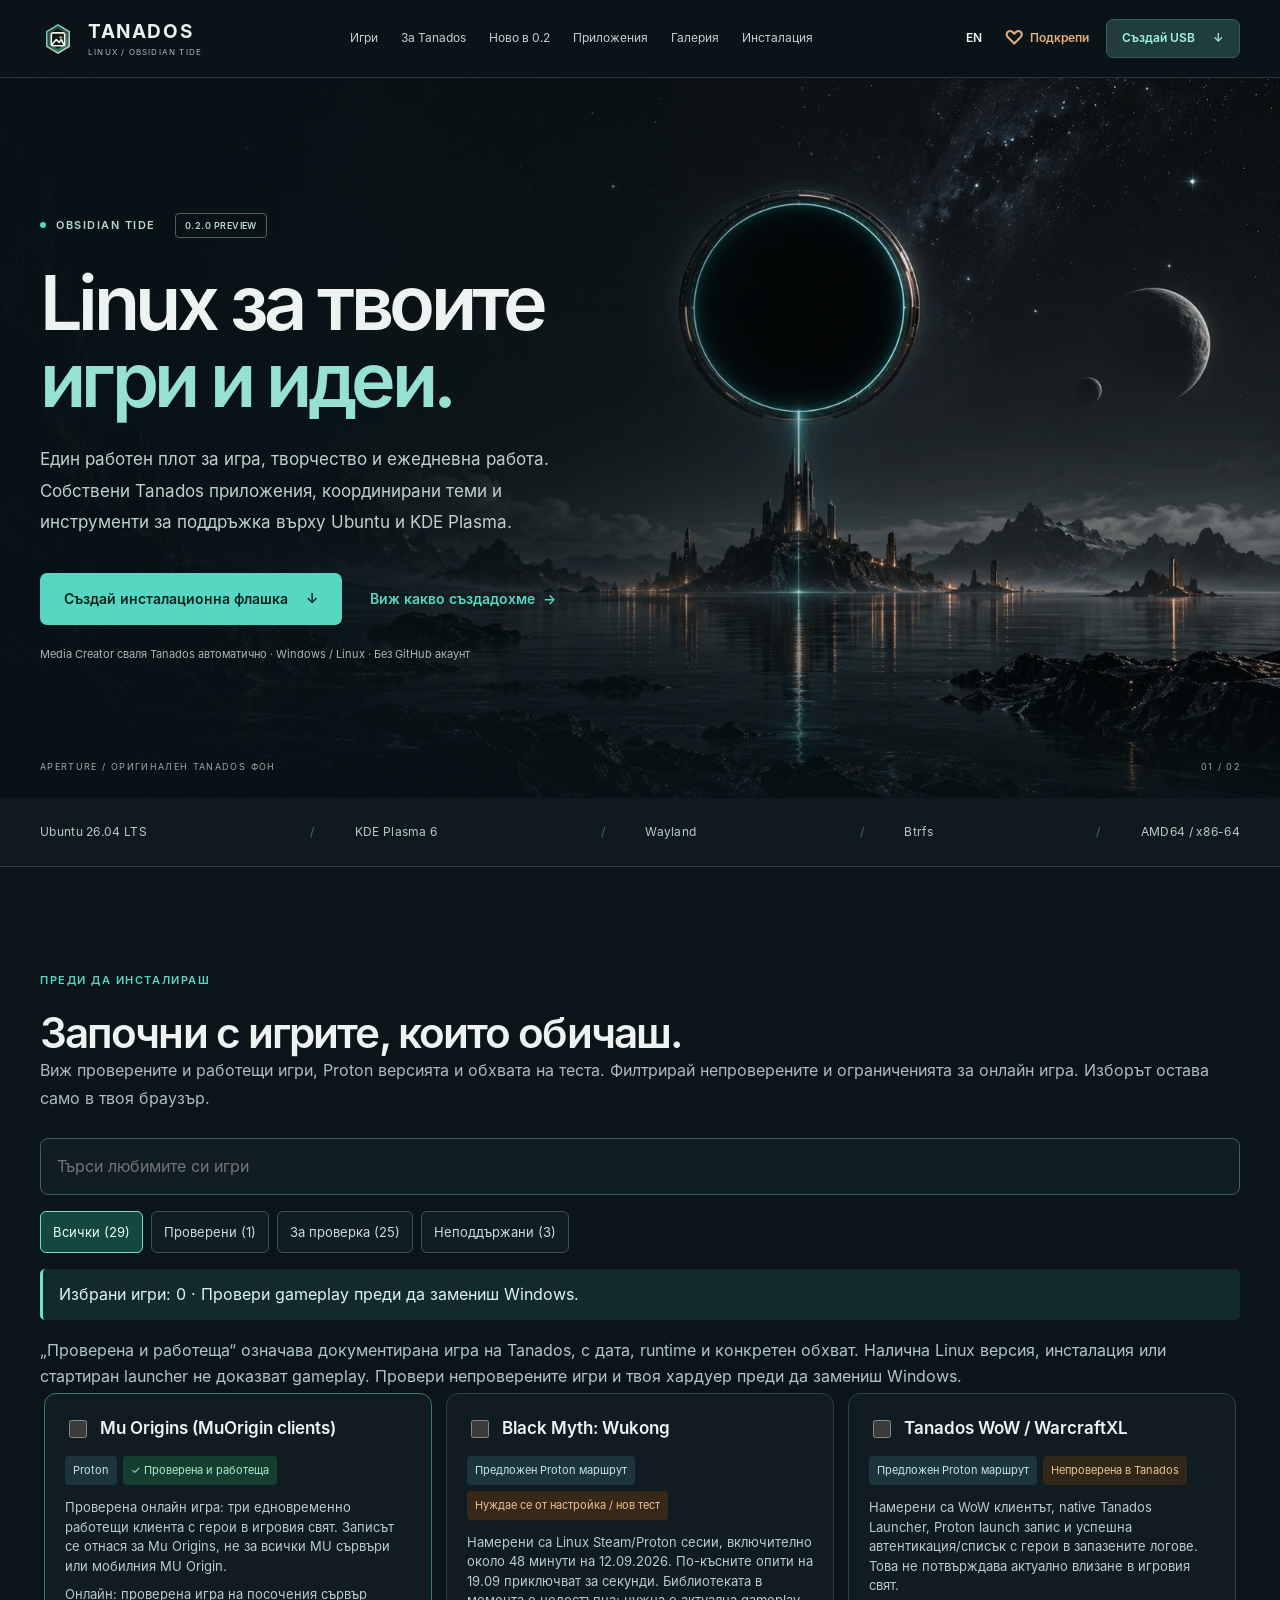
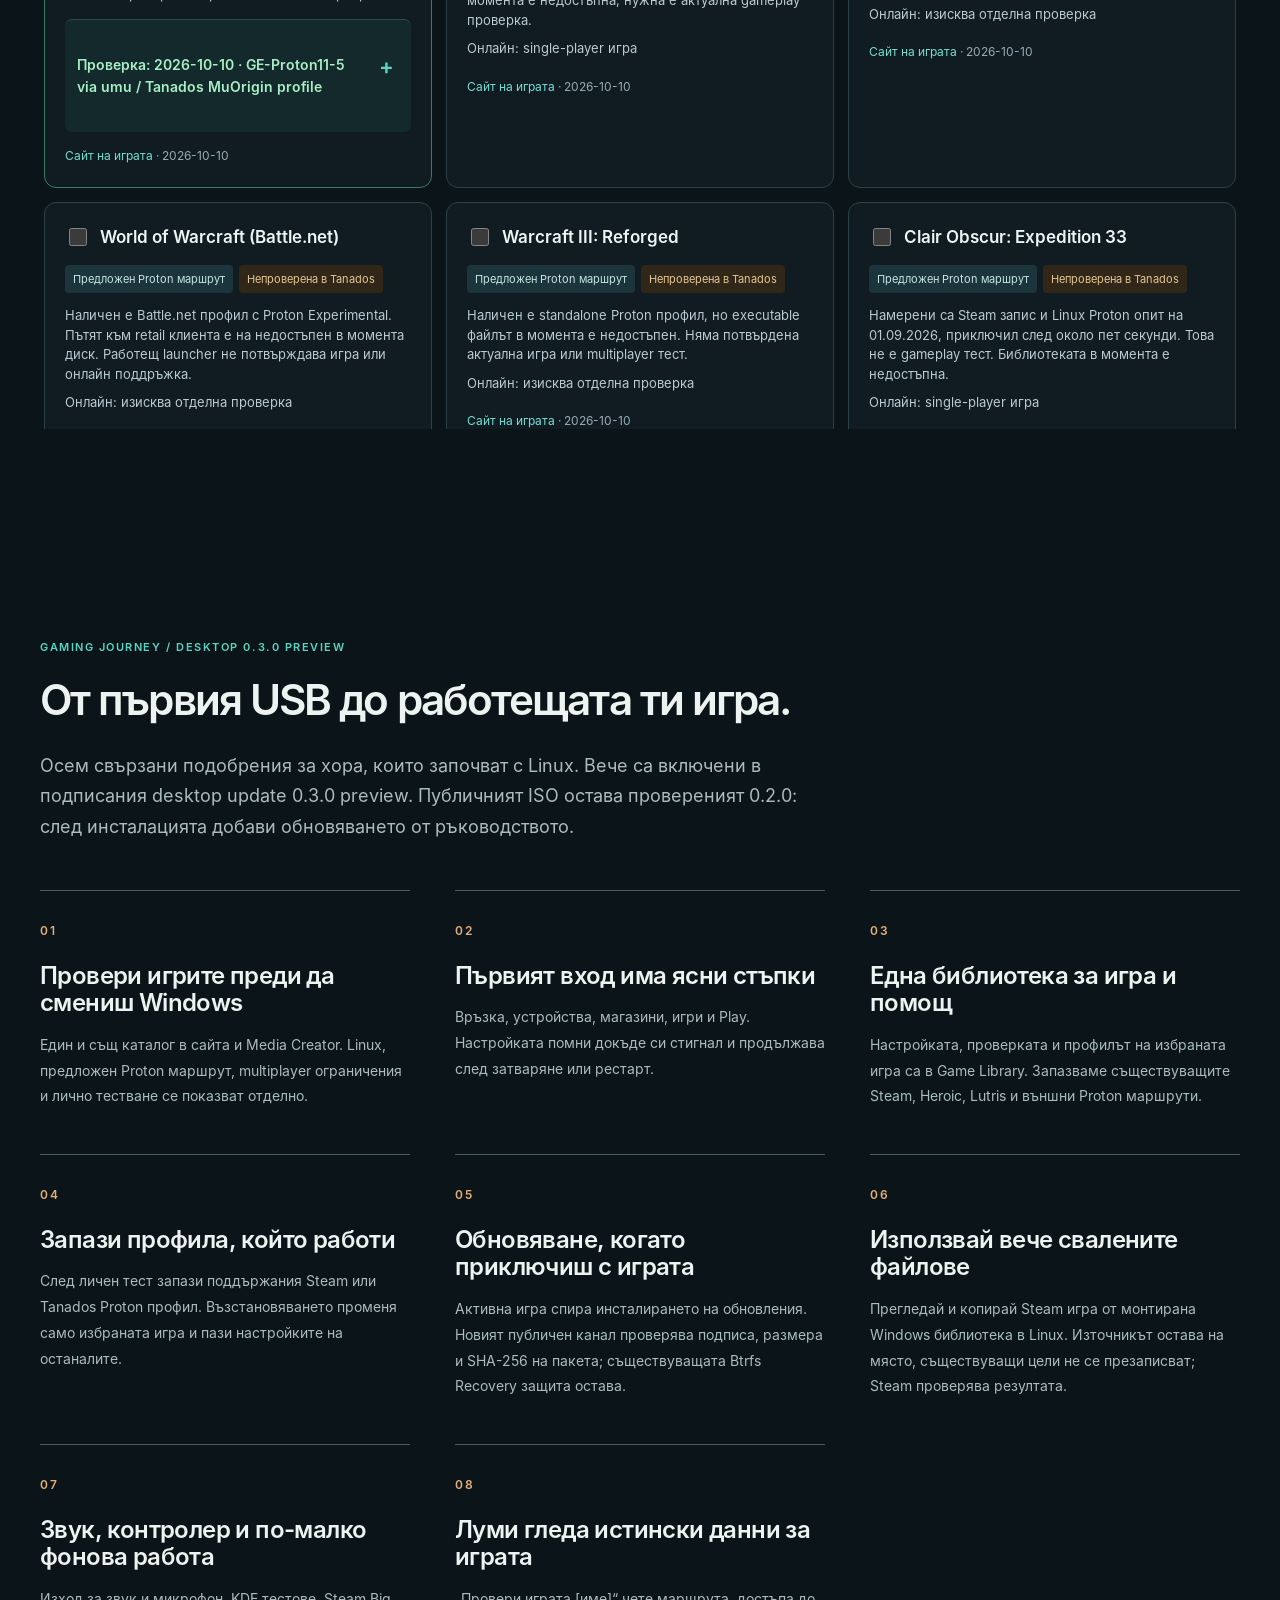
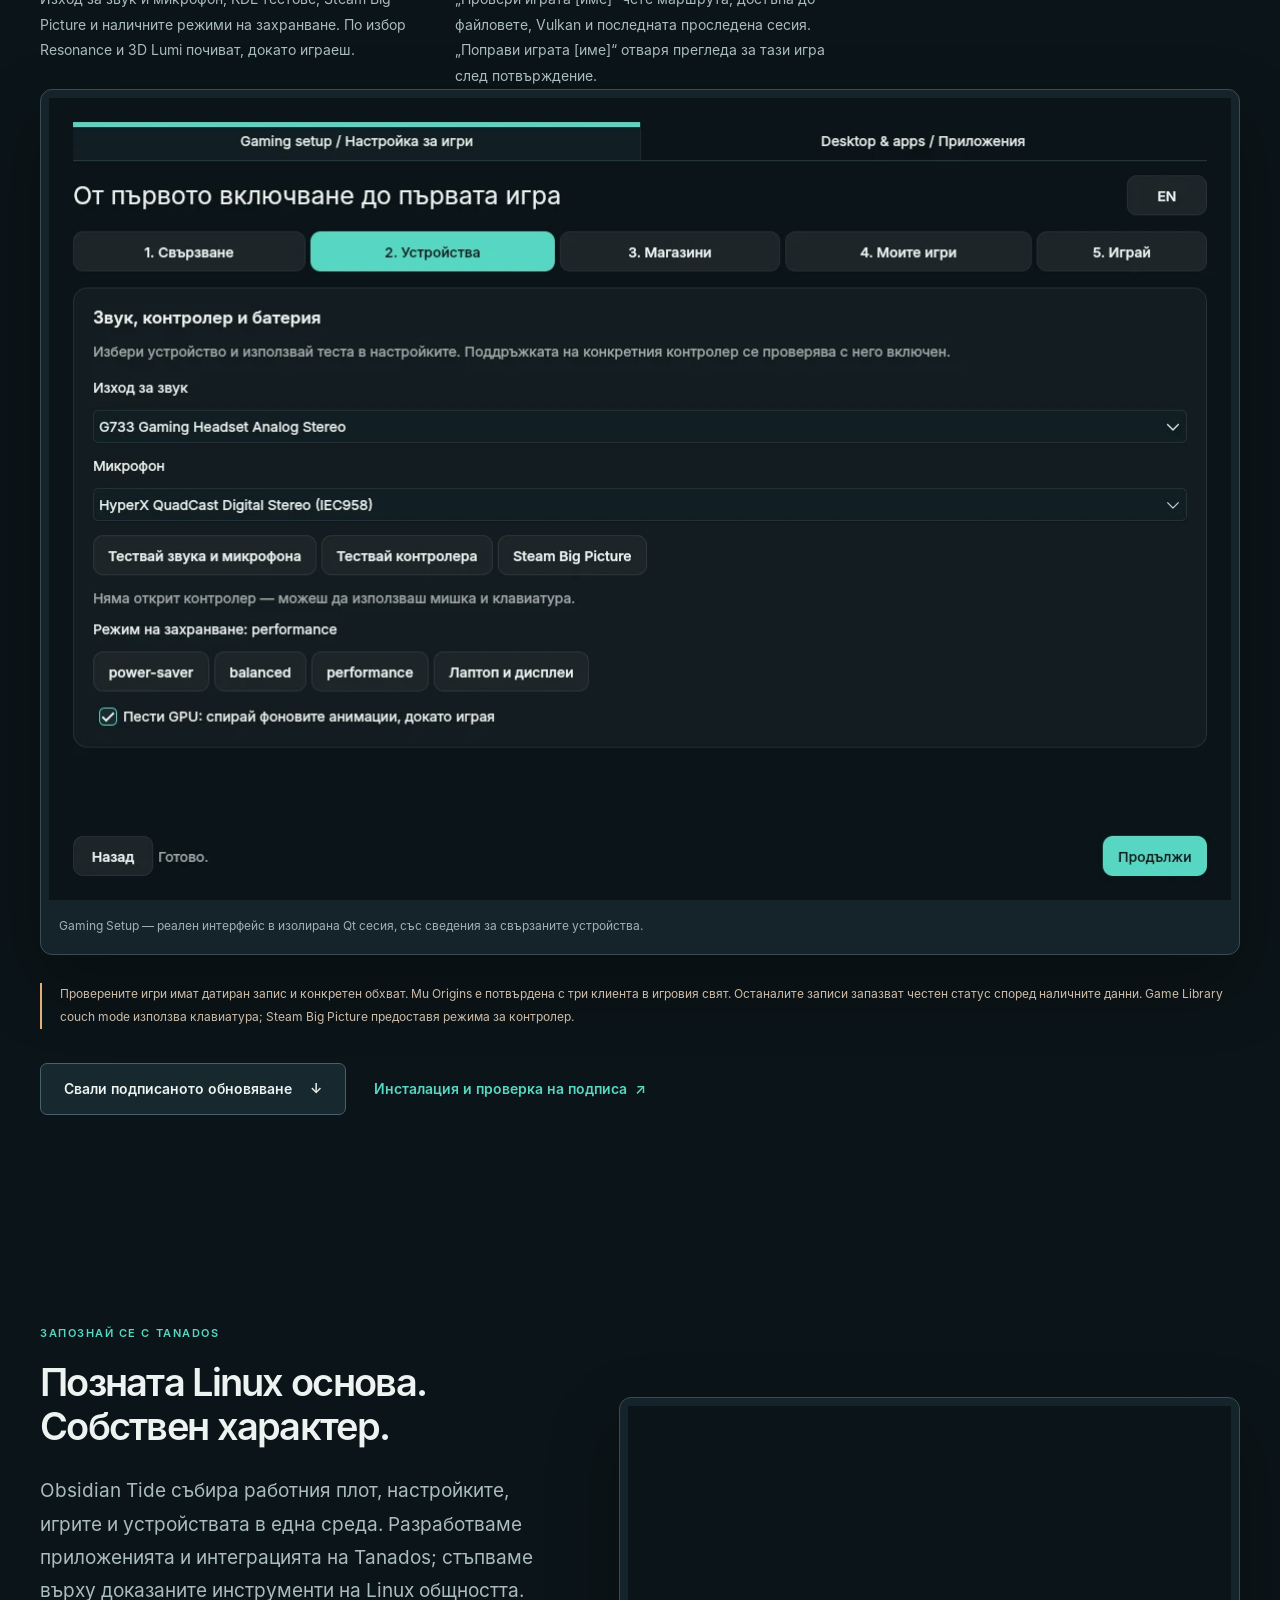
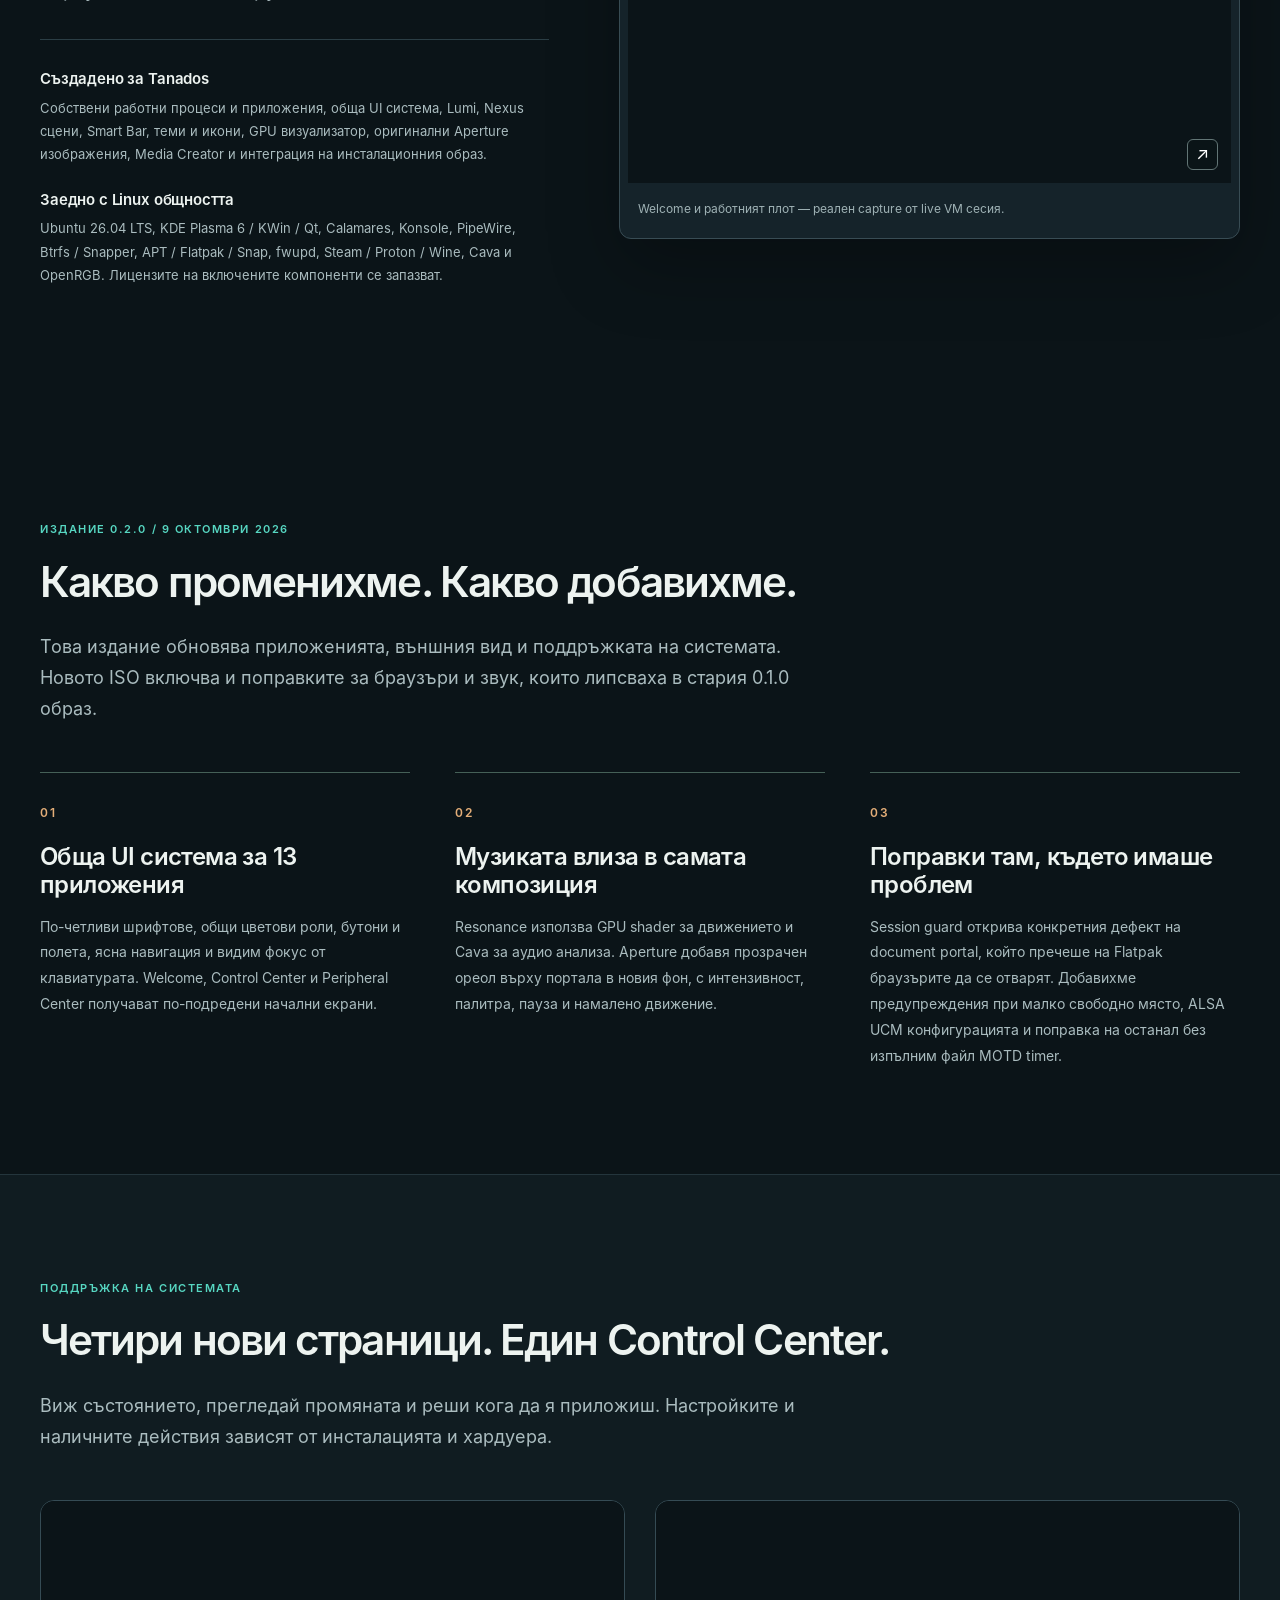
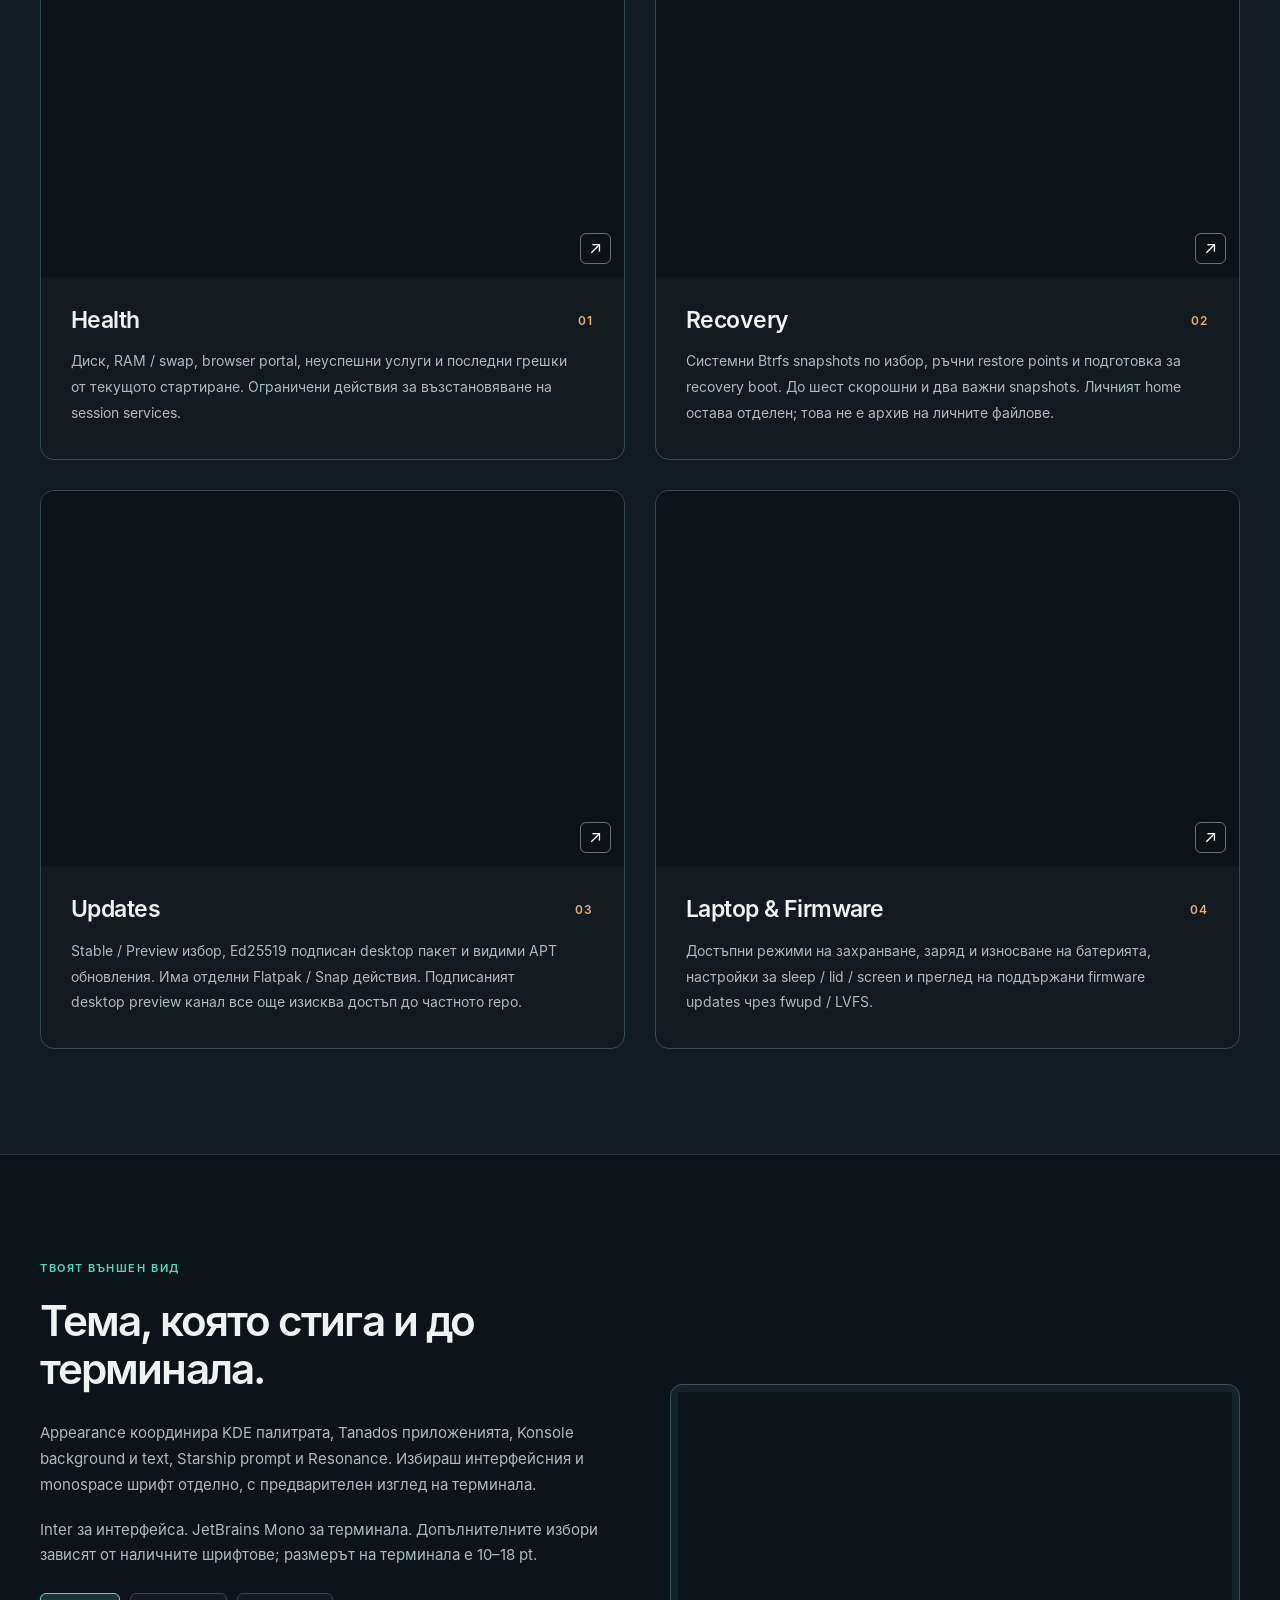
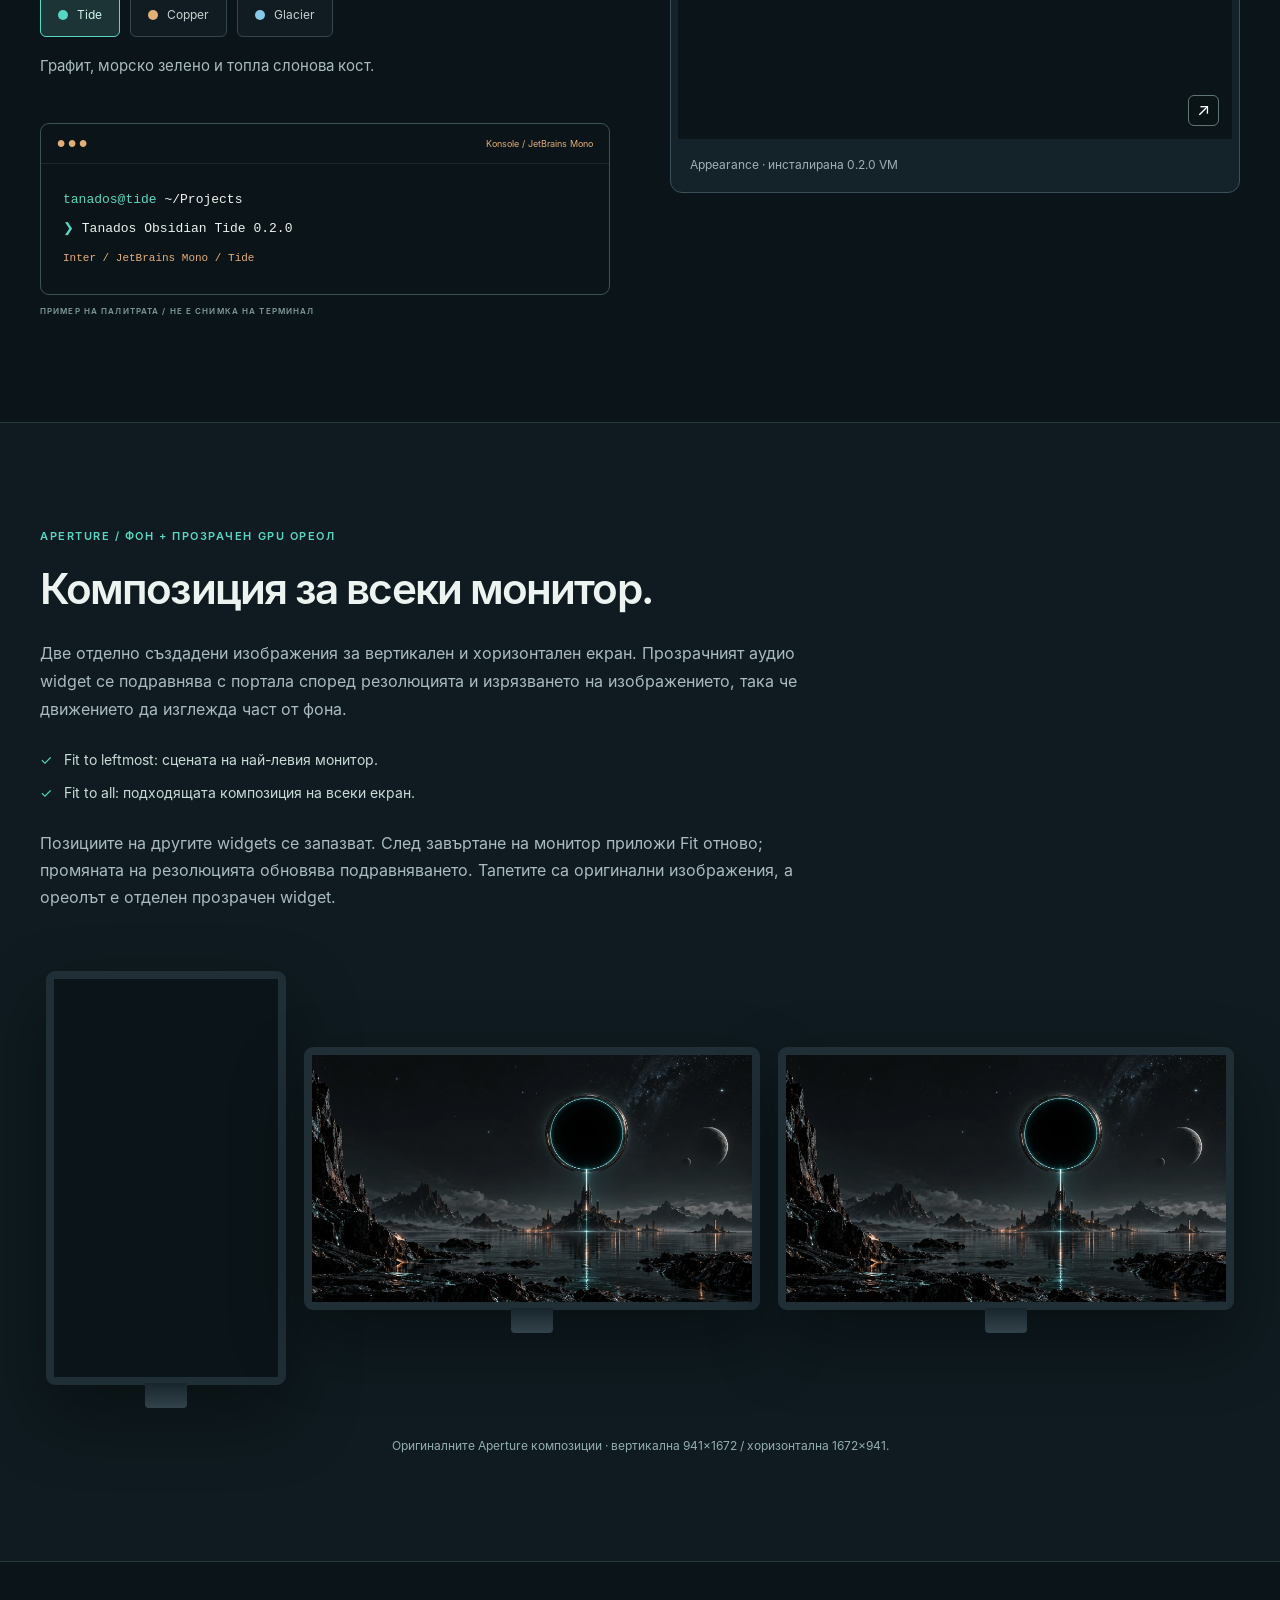
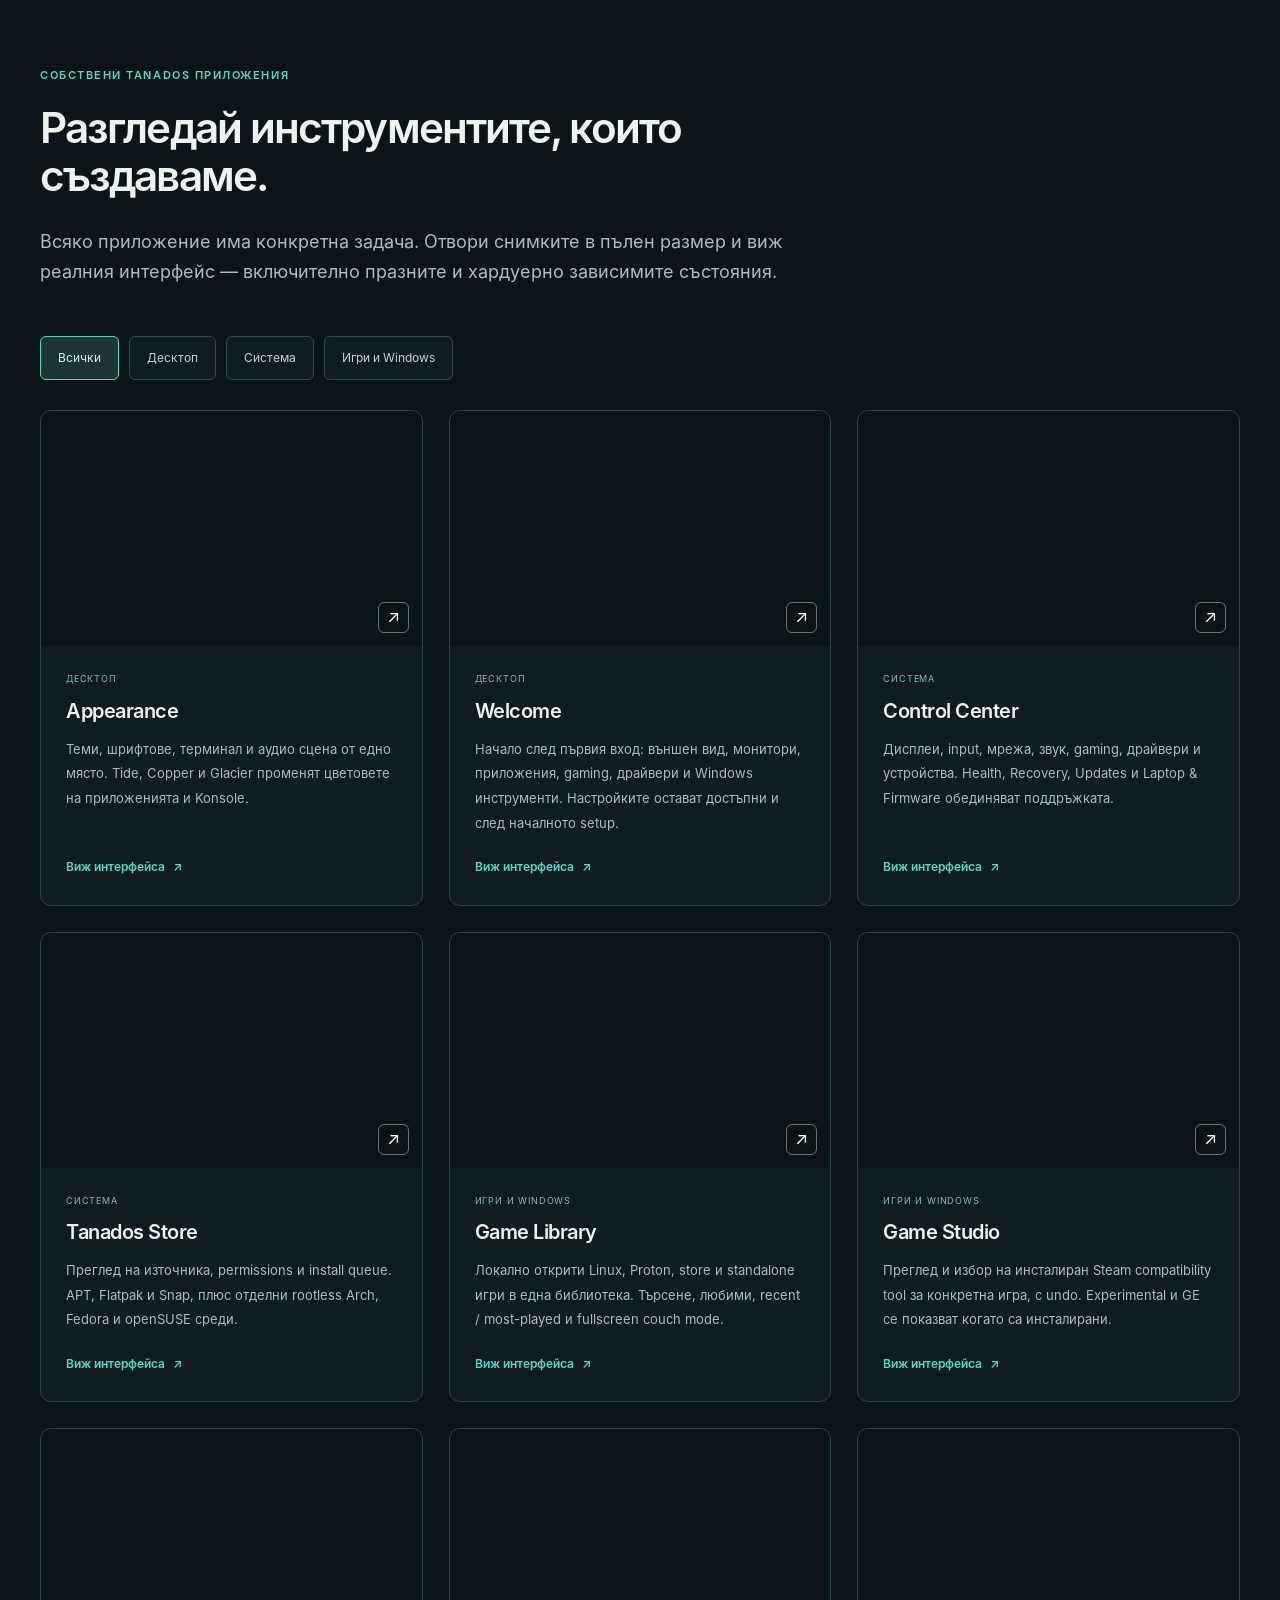
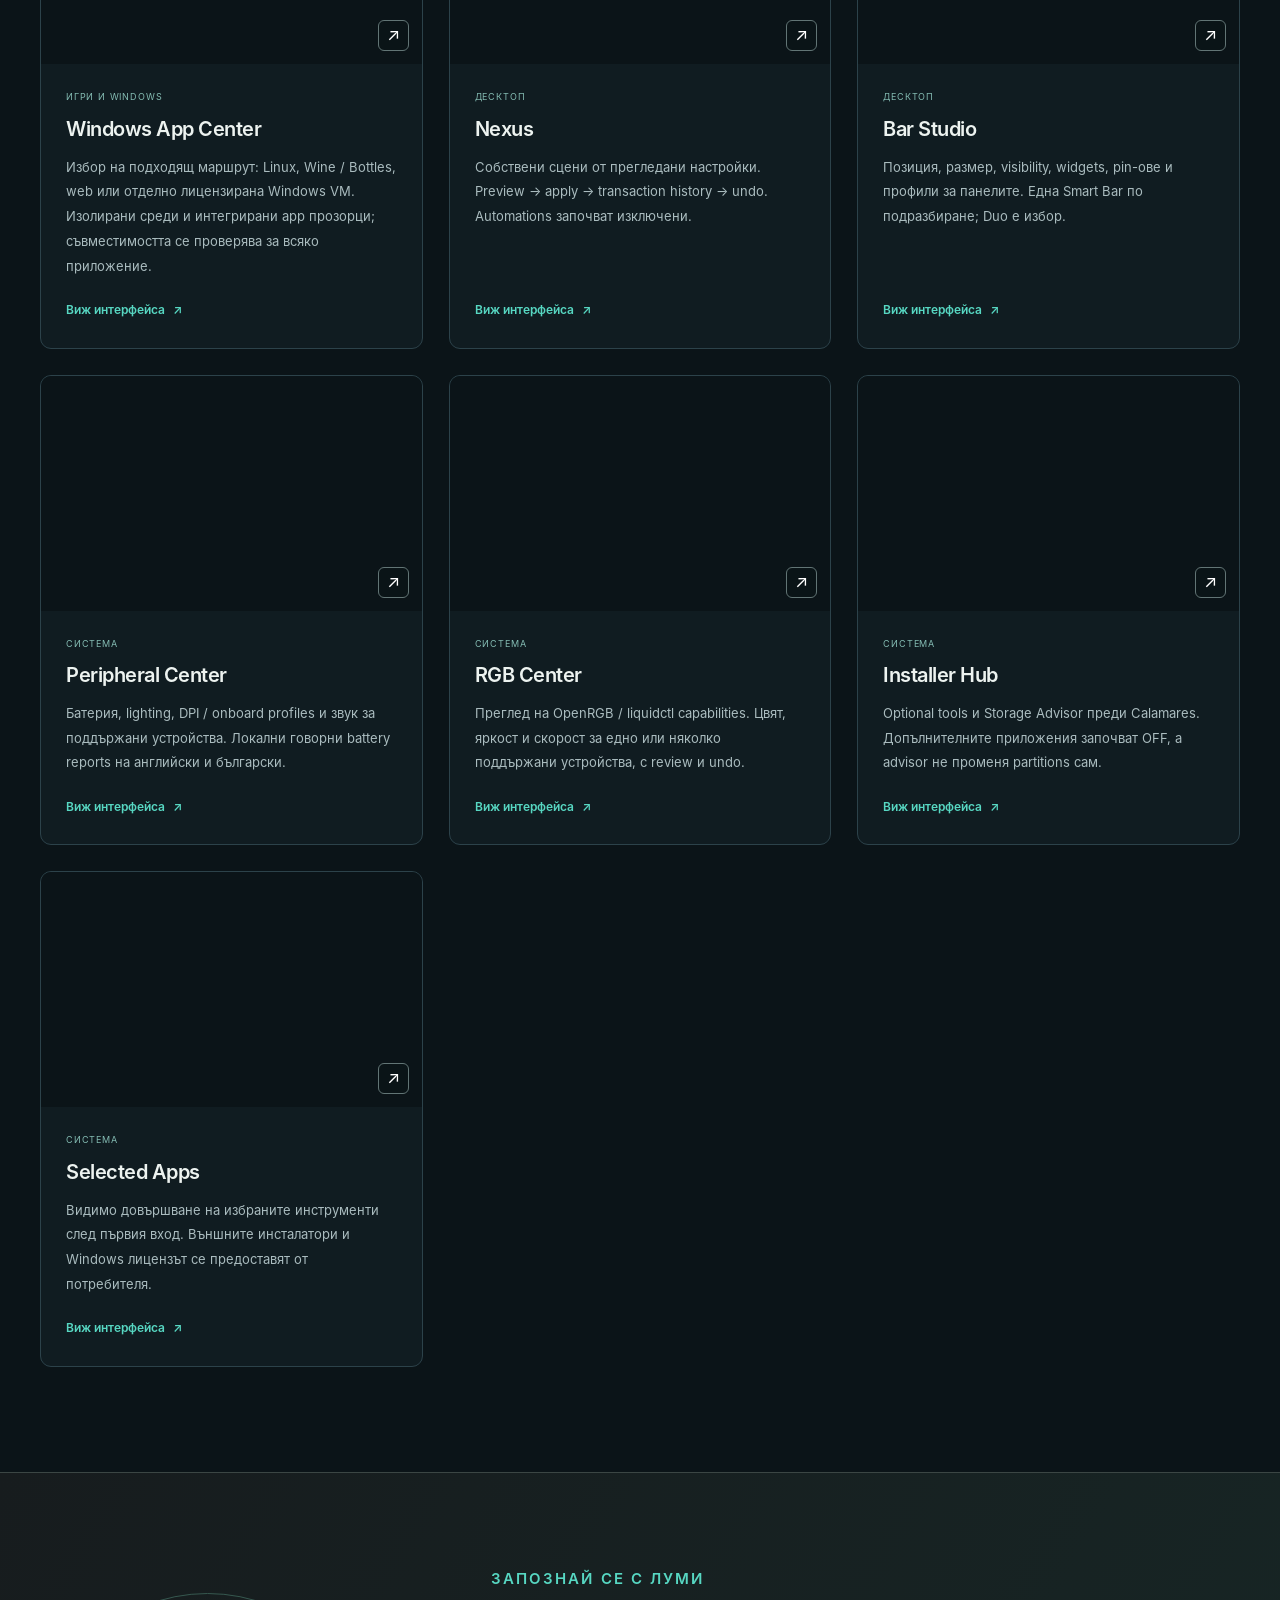
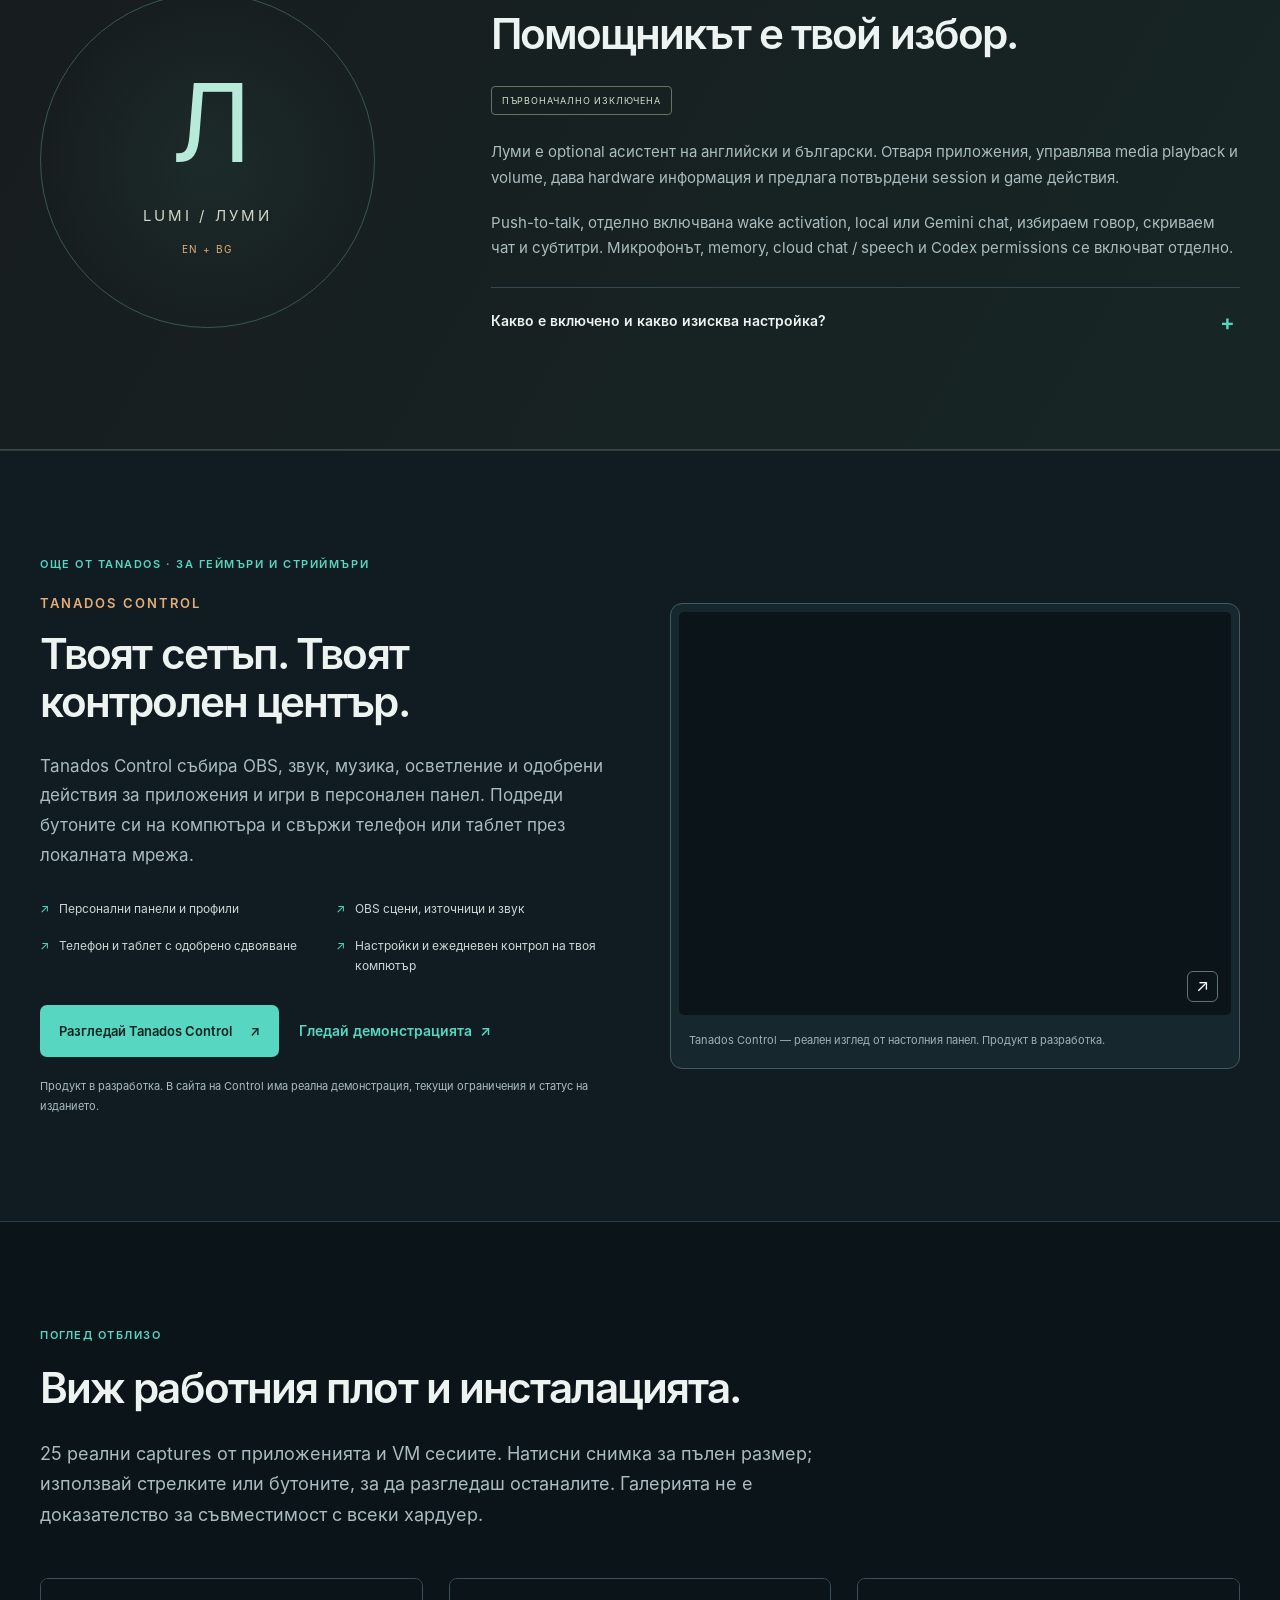
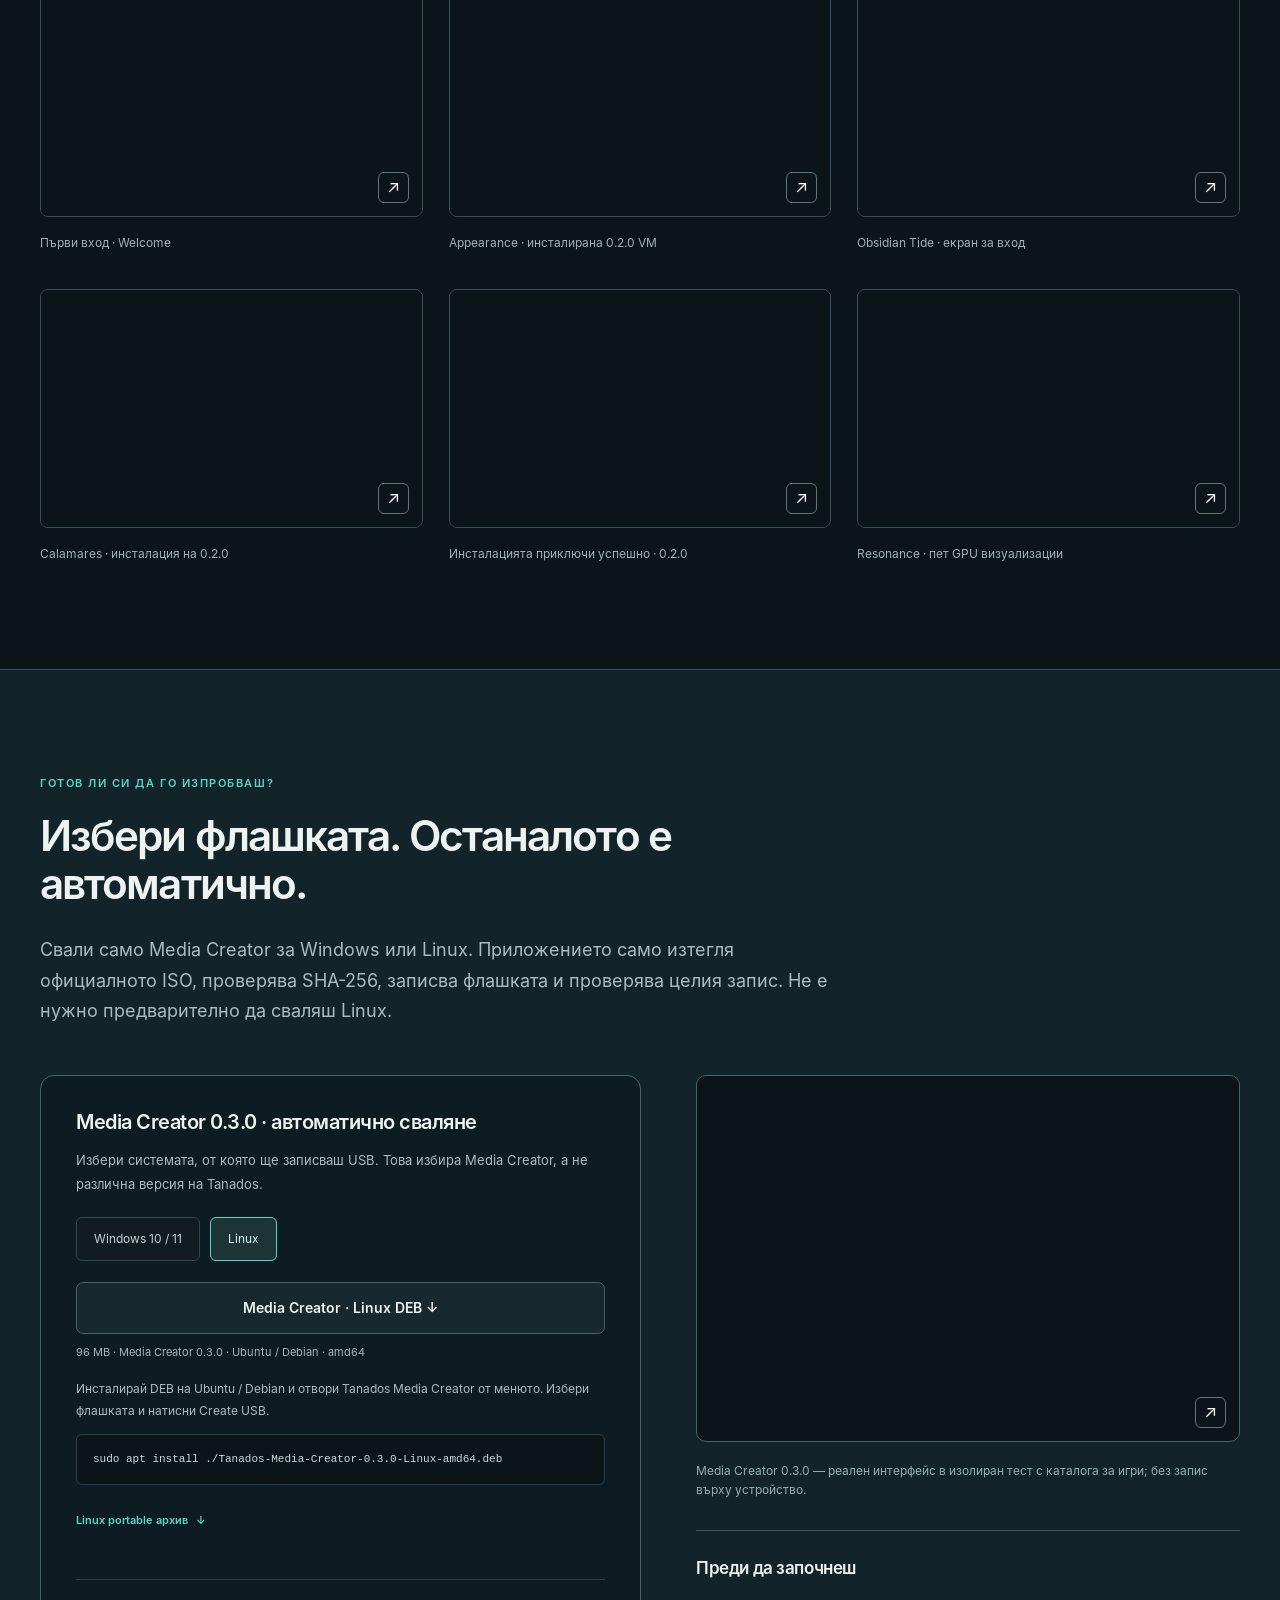
==== commit 8471c42d: "Publish verified Mu Origins gameplay and installed-game evidence" ====
--- a/index.html
+++ b/index.html
@@ -13,7 +13,7 @@
 <details class="mobile-nav"><summary><span data-i18n="menu">Меню</span></summary><nav aria-label="Mobile navigation"><a href="#about"><span data-i18n="nav.about">За Tanados</span></a><a href="#new"><span data-i18n="nav.new">Ново в 0.2</span></a><a href="#apps"><span data-i18n="nav.apps">Приложения</span></a><a href="#gallery"><span data-i18n="nav.gallery">Галерия</span></a><a href="#download"><span data-i18n="nav.download">Създай USB</span></a><a href="install.html" data-guide-link><span data-i18n="nav.install">Инсталация</span></a></nav></details></div></div></header><main id="main">
 <section class="hero"><img class="hero-background" src="assets/tide.webp" alt="" width="1672" height="941" fetchpriority="high"><div class="wrap hero-content"><p class="eyebrow"><span class="status-dot"></span> OBSIDIAN TIDE <span class="release-pill">0.2.0 PREVIEW</span></p><h1><span data-i18n="hero.line1">Linux за твоите</span><br><em><span data-i18n="hero.line2">игри и идеи.</span></em></h1><p class="hero-description"><span data-i18n="hero.body">Един работен плот за игра, творчество и ежедневна работа. Собствени Tanados приложения, координирани теми и инструменти за поддръжка върху Ubuntu и KDE Plasma.</span></p><div class="hero-actions"><a class="button primary" href="#download"><span data-i18n="hero.download">Създай инсталационна флашка</span> ↓</a><a class="text-link" href="#new"><span data-i18n="hero.explore">Виж какво създадохме</span> →</a></div><p class="hero-note"><span data-i18n="hero.note">Media Creator сваля Tanados автоматично · Windows / Linux · Без GitHub акаунт</span></p></div><div class="wrap hero-caption"><span data-i18n="hero.art">APERTURE / ОРИГИНАЛЕН TANADOS ФОН</span><span>01 / 02</span></div></section>
 <div class="foundation"><div class="wrap"><span>Ubuntu 26.04 LTS</span><span>KDE Plasma 6</span><span>Wayland</span><span>Btrfs</span><span>AMD64 / x86-64</span></div></div>
-<section class="section wrap" id="games"><div class="section-heading"><p class="eyebrow" data-i18n="gaming.label">ПРЕДИ ДА ИНСТАЛИРАШ</p><h2 data-i18n="gaming.title">Започни с игрите, които обичаш.</h2><p data-i18n="gaming.body">Провери Linux версията, предложения Proton маршрут и ограниченията за онлайн игра. Изборът остава само в твоя браузър.</p></div><div id="game-compatibility" aria-live="polite" data-i18n="gaming.loading">Зареждане на каталога…</div></section><section class="section wrap" id="gaming-journey"><div class="section-heading"><p class="eyebrow"><span data-i18n="journey.label">GAMING JOURNEY / DESKTOP 0.3.0 PREVIEW</span></p><h2><span data-i18n="journey.title">От първия USB до работещата ти игра.</span></h2></div><p class="section-intro"><span data-i18n="journey.body">Осем свързани подобрения за хора, които започват с Linux. Вече са включени в подписания desktop update 0.3.0 preview. Публичният ISO остава провереният 0.2.0: след инсталацията добави обновяването от ръководството.</span></p><div class="release-changes"><article><span class="index">01</span><h3><span data-i18n="journey.1.title">Провери игрите преди да смениш Windows</span></h3><p><span data-i18n="journey.1.body">Един и същ каталог в сайта и Media Creator. Linux, предложен Proton маршрут, multiplayer ограничения и лично тестване се показват отделно.</span></p></article><article><span class="index">02</span><h3><span data-i18n="journey.2.title">Първият вход има ясни стъпки</span></h3><p><span data-i18n="journey.2.body">Връзка, устройства, магазини, игри и Play. Настройката помни докъде си стигнал и продължава след затваряне или рестарт.</span></p></article><article><span class="index">03</span><h3><span data-i18n="journey.3.title">Една библиотека за игра и помощ</span></h3><p><span data-i18n="journey.3.body">Настройката, проверката и профилът на избраната игра са в Game Library. Запазваме съществуващите Steam, Heroic, Lutris и външни Proton маршрути.</span></p></article><article><span class="index">04</span><h3><span data-i18n="journey.4.title">Запази профила, който работи</span></h3><p><span data-i18n="journey.4.body">След личен тест запази поддържания Steam или Tanados Proton профил. Възстановяването променя само избраната игра и пази настройките на останалите.</span></p></article><article><span class="index">05</span><h3><span data-i18n="journey.5.title">Обновяване, когато приключиш с играта</span></h3><p><span data-i18n="journey.5.body">Активна игра спира инсталирането на обновления. Новият публичен канал проверява подписа, размера и SHA-256 на пакета; съществуващата Btrfs Recovery защита остава.</span></p></article><article><span class="index">06</span><h3><span data-i18n="journey.6.title">Използвай вече свалените файлове</span></h3><p><span data-i18n="journey.6.body">Прегледай и копирай Steam игра от монтирана Windows библиотека в Linux. Източникът остава на място, съществуващи цели не се презаписват; Steam проверява резултата.</span></p></article><article><span class="index">07</span><h3><span data-i18n="journey.7.title">Звук, контролер и по-малко фонова работа</span></h3><p><span data-i18n="journey.7.body">Изход за звук и микрофон, KDE тестове, Steam Big Picture и наличните режими на захранване. По избор Resonance и 3D Lumi почиват, докато играеш.</span></p></article><article><span class="index">08</span><h3><span data-i18n="journey.8.title">Луми гледа истински данни за играта</span></h3><p><span data-i18n="journey.8.body">„Провери играта [име]“ чете маршрута, достъпа до файловете, Vulkan и последната проследена сесия. „Поправи играта [име]“ отваря прегледа за тази игра след потвърждение.</span></p></article></div><figure class="desktop-frame"><button class="shot" data-shot="screens/gaming-setup.webp" data-caption="journey.capture" type="button"><img src="assets/screens/gaming-setup.webp" width="1180" height="800" alt="Gaming Setup" loading="lazy"></button><figcaption><span data-i18n="journey.capture">Gaming Setup — реален интерфейс в изолирана Qt сесия, със сведения за свързаните устройства.</span></figcaption></figure><p class="notice"><span data-i18n="journey.limits">Нито една игра в каталога още не е преминала наш личен gameplay тест. Game Library couch mode използва клавиатура; Steam Big Picture предоставя режима за контролер. Провери конкретните игри и устройства на твоя компютър.</span></p><div class="hero-actions"><a class="button secondary" href="https://github.com/helldragonpz/TanadosLinux-Downloads/releases/download/updates-preview/Tanados-Gaming-Journey-0.3.0-Linux-amd64.tar.gz"><span data-i18n="journey.download">Свали подписаното обновяване</span> ↓</a><a class="text-link" href="https://github.com/helldragonpz/TanadosLinux-Downloads/blob/main/GAMING-JOURNEY.md"><span data-i18n="journey.guide">Инсталация и проверка на подписа</span> ↗</a></div></section>
+<section class="section wrap" id="games"><div class="section-heading"><p class="eyebrow" data-i18n="gaming.label">ПРЕДИ ДА ИНСТАЛИРАШ</p><h2 data-i18n="gaming.title">Започни с игрите, които обичаш.</h2><p data-i18n="gaming.body">Виж проверените и работещи игри, Proton версията и обхвата на теста. Филтрирай непроверените и ограниченията за онлайн игра. Изборът остава само в твоя браузър.</p></div><div id="game-compatibility" aria-live="polite" data-i18n="gaming.loading">Зареждане на каталога…</div></section><section class="section wrap" id="gaming-journey"><div class="section-heading"><p class="eyebrow"><span data-i18n="journey.label">GAMING JOURNEY / DESKTOP 0.3.0 PREVIEW</span></p><h2><span data-i18n="journey.title">От първия USB до работещата ти игра.</span></h2></div><p class="section-intro"><span data-i18n="journey.body">Осем свързани подобрения за хора, които започват с Linux. Вече са включени в подписания desktop update 0.3.0 preview. Публичният ISO остава провереният 0.2.0: след инсталацията добави обновяването от ръководството.</span></p><div class="release-changes"><article><span class="index">01</span><h3><span data-i18n="journey.1.title">Провери игрите преди да смениш Windows</span></h3><p><span data-i18n="journey.1.body">Един и същ каталог в сайта и Media Creator. Linux, предложен Proton маршрут, multiplayer ограничения и лично тестване се показват отделно.</span></p></article><article><span class="index">02</span><h3><span data-i18n="journey.2.title">Първият вход има ясни стъпки</span></h3><p><span data-i18n="journey.2.body">Връзка, устройства, магазини, игри и Play. Настройката помни докъде си стигнал и продължава след затваряне или рестарт.</span></p></article><article><span class="index">03</span><h3><span data-i18n="journey.3.title">Една библиотека за игра и помощ</span></h3><p><span data-i18n="journey.3.body">Настройката, проверката и профилът на избраната игра са в Game Library. Запазваме съществуващите Steam, Heroic, Lutris и външни Proton маршрути.</span></p></article><article><span class="index">04</span><h3><span data-i18n="journey.4.title">Запази профила, който работи</span></h3><p><span data-i18n="journey.4.body">След личен тест запази поддържания Steam или Tanados Proton профил. Възстановяването променя само избраната игра и пази настройките на останалите.</span></p></article><article><span class="index">05</span><h3><span data-i18n="journey.5.title">Обновяване, когато приключиш с играта</span></h3><p><span data-i18n="journey.5.body">Активна игра спира инсталирането на обновления. Новият публичен канал проверява подписа, размера и SHA-256 на пакета; съществуващата Btrfs Recovery защита остава.</span></p></article><article><span class="index">06</span><h3><span data-i18n="journey.6.title">Използвай вече свалените файлове</span></h3><p><span data-i18n="journey.6.body">Прегледай и копирай Steam игра от монтирана Windows библиотека в Linux. Източникът остава на място, съществуващи цели не се презаписват; Steam проверява резултата.</span></p></article><article><span class="index">07</span><h3><span data-i18n="journey.7.title">Звук, контролер и по-малко фонова работа</span></h3><p><span data-i18n="journey.7.body">Изход за звук и микрофон, KDE тестове, Steam Big Picture и наличните режими на захранване. По избор Resonance и 3D Lumi почиват, докато играеш.</span></p></article><article><span class="index">08</span><h3><span data-i18n="journey.8.title">Луми гледа истински данни за играта</span></h3><p><span data-i18n="journey.8.body">„Провери играта [име]“ чете маршрута, достъпа до файловете, Vulkan и последната проследена сесия. „Поправи играта [име]“ отваря прегледа за тази игра след потвърждение.</span></p></article></div><figure class="desktop-frame"><button class="shot" data-shot="screens/gaming-setup.webp" data-caption="journey.capture" type="button"><img src="assets/screens/gaming-setup.webp" width="1180" height="800" alt="Gaming Setup" loading="lazy"></button><figcaption><span data-i18n="journey.capture">Gaming Setup — реален интерфейс в изолирана Qt сесия, със сведения за свързаните устройства.</span></figcaption></figure><p class="notice"><span data-i18n="journey.limits">Проверените игри имат датиран запис и конкретен обхват. Mu Origins е потвърдена с три клиента в игровия свят. Останалите записи запазват честен статус според наличните данни. Game Library couch mode използва клавиатура; Steam Big Picture предоставя режима за контролер.</span></p><div class="hero-actions"><a class="button secondary" href="https://github.com/helldragonpz/TanadosLinux-Downloads/releases/download/updates-preview/Tanados-Gaming-Journey-0.3.0-Linux-amd64.tar.gz"><span data-i18n="journey.download">Свали подписаното обновяване</span> ↓</a><a class="text-link" href="https://github.com/helldragonpz/TanadosLinux-Downloads/blob/main/GAMING-JOURNEY.md"><span data-i18n="journey.guide">Инсталация и проверка на подписа</span> ↗</a></div></section>
 <section class="section wrap about" id="about"><div class="about-copy"><div class="section-heading"><p class="eyebrow"><span data-i18n="about.label">ЗАПОЗНАЙ СЕ С TANADOS</span></p><h2><span data-i18n="about.title">Позната Linux основа. Собствен характер.</span></h2></div><p class="lead"><span data-i18n="about.body">Obsidian Tide събира работния плот, настройките, игрите и устройствата в една среда. Разработваме приложенията и интеграцията на Tanados; стъпваме върху доказаните инструменти на Linux общността.</span></p><div class="ownership"><h3><span data-i18n="about.originalTitle">Създадено за Tanados</span></h3><p class=""><span data-i18n="about.original">Собствени работни процеси и приложения, обща UI система, Lumi, Nexus сцени, Smart Bar, теми и икони, GPU визуализатор, оригинални Aperture изображения, Media Creator и интеграция на инсталационния образ.</span></p><h3><span data-i18n="about.foundationTitle">Заедно с Linux общността</span></h3><p class=""><span data-i18n="about.foundation">Ubuntu 26.04 LTS, KDE Plasma 6 / KWin / Qt, Calamares, Konsole, PipeWire, Btrfs / Snapper, APT / Flatpak / Snap, fwupd, Steam / Proton / Wine, Cava и OpenRGB. Лицензите на включените компоненти се запазват.</span></p></div></div><figure class="desktop-frame"><a class="shot " href="assets/screens/first-boot.webp" data-shot="screens/first-boot.webp" data-caption="shot.first-boot" aria-label="Първи вход · Welcome"><img src="assets/screens/first-boot.webp" alt="Първи вход · Welcome" data-alt="shot.first-boot" width="1280" height="800" loading="lazy" decoding="async"><span class="shot-open" aria-hidden="true">↗</span></a><figcaption><span data-i18n="about.capture">Welcome и работният плот — реален capture от live VM сесия.</span></figcaption></figure></section>
 <section class="section wrap" id="new"><div class="section-heading"><p class="eyebrow"><span data-i18n="new.label">ИЗДАНИЕ 0.2.0 / 9 ОКТОМВРИ 2026</span></p><h2><span data-i18n="new.title">Какво променихме. Какво добавихме.</span></h2></div><p class="section-intro"><span data-i18n="new.body">Това издание обновява приложенията, външния вид и поддръжката на системата. Новото ISO включва и поправките за браузъри и звук, които липсваха в стария 0.1.0 образ.</span></p><div class="release-changes"><article><span class="index">01</span><h3><span data-i18n="new.uiTitle">Обща UI система за 13 приложения</span></h3><p class=""><span data-i18n="new.ui">По-четливи шрифтове, общи цветови роли, бутони и полета, ясна навигация и видим фокус от клавиатурата. Welcome, Control Center и Peripheral Center получават по-подредени начални екрани.</span></p></article><article><span class="index">02</span><h3><span data-i18n="new.audioTitle">Музиката влиза в самата композиция</span></h3><p class=""><span data-i18n="new.audio">Resonance използва GPU shader за движението и Cava за аудио анализа. Aperture добавя прозрачен ореол върху портала в новия фон, с интензивност, палитра, пауза и намалено движение.</span></p></article><article><span class="index">03</span><h3><span data-i18n="new.fixesTitle">Поправки там, където имаше проблем</span></h3><p class=""><span data-i18n="new.fixes">Session guard открива конкретния дефект на document portal, който пречеше на Flatpak браузърите да се отварят. Добавихме предупреждения при малко свободно място, ALSA UCM конфигурацията и поправка на останал без изпълним файл MOTD timer.</span></p></article></div></section>
 <section class="section system-section" id="system"><div class="wrap"><div class="section-heading"><p class="eyebrow"><span data-i18n="system.label">ПОДДРЪЖКА НА СИСТЕМАТА</span></p><h2><span data-i18n="system.title">Четири нови страници. Един Control Center.</span></h2></div><p class="section-intro"><span data-i18n="system.body">Виж състоянието, прегледай промяната и реши кога да я приложиш. Настройките и наличните действия зависят от инсталацията и хардуера.</span></p><div class="system-grid"><article class="system-card"><a class="shot " href="assets/screens/health.webp" data-shot="screens/health.webp" data-caption="shot.health" aria-label="Health — реален интерфейс на Control Center."><img src="assets/screens/health.webp" alt="Health — реален интерфейс на Control Center." data-alt="shot.health" width="1180" height="760" loading="lazy" decoding="async"><span class="shot-open" aria-hidden="true">↗</span></a><div class="system-copy"><span class="index">01</span><h3>Health</h3><p class=""><span data-i18n="system.health">Диск, RAM / swap, browser portal, неуспешни услуги и последни грешки от текущото стартиране. Ограничени действия за възстановяване на session services.</span></p></div></article><article class="system-card"><a class="shot " href="assets/screens/recovery.webp" data-shot="screens/recovery.webp" data-caption="shot.recovery" aria-label="Recovery — реален интерфейс на Control Center."><img src="assets/screens/recovery.webp" alt="Recovery — реален интерфейс на Control Center." data-alt="shot.recovery" width="1180" height="760" loading="lazy" decoding="async"><span class="shot-open" aria-hidden="true">↗</span></a><div class="system-copy"><span class="index">02</span><h3>Recovery</h3><p class=""><span data-i18n="system.recovery">Системни Btrfs snapshots по избор, ръчни restore points и подготовка за recovery boot. До шест скорошни и два важни snapshots. Личният home остава отделен; това не е архив на личните файлове.</span></p></div></article><article class="system-card"><a class="shot " href="assets/screens/updates.webp" data-shot="screens/updates.webp" data-caption="shot.updates" aria-label="Updates — реален интерфейс на Control Center."><img src="assets/screens/updates.webp" alt="Updates — реален интерфейс на Control Center." data-alt="shot.updates" width="1180" height="760" loading="lazy" decoding="async"><span class="shot-open" aria-hidden="true">↗</span></a><div class="system-copy"><span class="index">03</span><h3>Updates</h3><p class=""><span data-i18n="system.updates">Stable / Preview избор, Ed25519 подписан desktop пакет и видими APT обновления. Има отделни Flatpak / Snap действия. Подписаният desktop preview канал все още изисква достъп до частното repo.</span></p></div></article><article class="system-card"><a class="shot " href="assets/screens/laptop.webp" data-shot="screens/laptop.webp" data-caption="shot.laptop" aria-label="Laptop &amp; Firmware — реален интерфейс на Control Center."><img src="assets/screens/laptop.webp" alt="Laptop &amp; Firmware — реален интерфейс на Control Center." data-alt="shot.laptop" width="1180" height="760" loading="lazy" decoding="async"><span class="shot-open" aria-hidden="true">↗</span></a><div class="system-copy"><span class="index">04</span><h3>Laptop & Firmware</h3><p class=""><span data-i18n="system.laptop">Достъпни режими на захранване, заряд и износване на батерията, настройки за sleep / lid / screen и преглед на поддържани firmware updates чрез fwupd / LVFS.</span></p></div></article></div></div></section>
--- a/compatibility.css
+++ b/compatibility.css
@@ -1 +1,3 @@
 .compat-search-label{display:block;margin-bottom:1rem}.compat-search-label input{width:100%;padding:14px 16px;border:1px solid #3d6167;border-radius:8px;background:#101e23;color:#f0f5f4;font:inherit;box-sizing:border-box}.compat-search-label input:focus-visible,.compat-game a:focus-visible{outline:2px solid #72dfd1;outline-offset:3px}.compat-summary{padding:12px 16px;background:#112b2d;border-left:3px solid #72dfd1;border-radius:5px;color:#e4f2ef}.compat-warning{background:#352519;border-left-color:#efb475}.compat-policy{color:var(--compat-policy,#afc6c9);line-height:1.6}.compat-list{display:grid;grid-template-columns:repeat(auto-fit,minmax(min(100%,290px),1fr));gap:14px;max-height:640px;overflow:auto;padding:4px;overscroll-behavior:contain}.compat-game{padding:20px;border:1px solid #294249;border-radius:12px;background:#101c22}.compat-game-title{display:flex;align-items:center;gap:10px;font-size:17px;font-weight:600;color:#ecf5f2;cursor:pointer}.compat-game-title input{accent-color:#72dfd1;width:18px;height:18px;flex:none}.compat-badges{display:flex;gap:6px;flex-wrap:wrap;margin:13px 0}.compat-badges span{font-size:11px;padding:5px 8px;border-radius:4px;background:#1c343c;color:#c4e6e2}.compat-badges .compat-unverified{background:#312719;color:#e3c693}.compat-badges .compat-unsupported{background:#3c2225;color:#f3a9ac}.compat-reason,.compat-online{font-size:13px;color:#b9cbd0;line-height:1.5;margin:9px 0}.compat-source{font-size:12px;color:#98adb5}.compat-source a{color:#76ded2}.compat-empty{color:var(--compat-empty,#e3c693);padding:12px 0}.compat-list:focus-visible{outline:2px solid #72dfd1}
+
+.compat-filters{display:flex;flex-wrap:wrap;gap:8px;margin:0 0 16px}.compat-filters button{font:inherit;font-size:13px;border:1px solid #35545c;border-radius:6px;padding:9px 12px;color:#c9dedb;background:#101e23;cursor:pointer}.compat-filters button[aria-pressed=true]{color:#e7fff8;background:#15473e;border-color:#72dfd1}.compat-filters button:focus-visible,.compat-evidence summary:focus-visible{outline:2px solid #72dfd1;outline-offset:3px}.compat-badges .compat-verified{background:#153d30;color:#a8efc5}.compat-badges .compat-needs-setup{background:#38281a;color:#efc18d}.compat-game[data-play-status=verified]{border-color:#3a7b61}.compat-evidence{margin:14px 0;padding:12px;border-radius:7px;background:#14292b;color:#bdd3d0;font-size:12px;line-height:1.6}.compat-evidence summary{color:#a8efc5;cursor:pointer;font-weight:600}.compat-evidence a{color:#76ded2}.compat-evidence p{margin:9px 0}.compat-game-title span{overflow-wrap:anywhere}
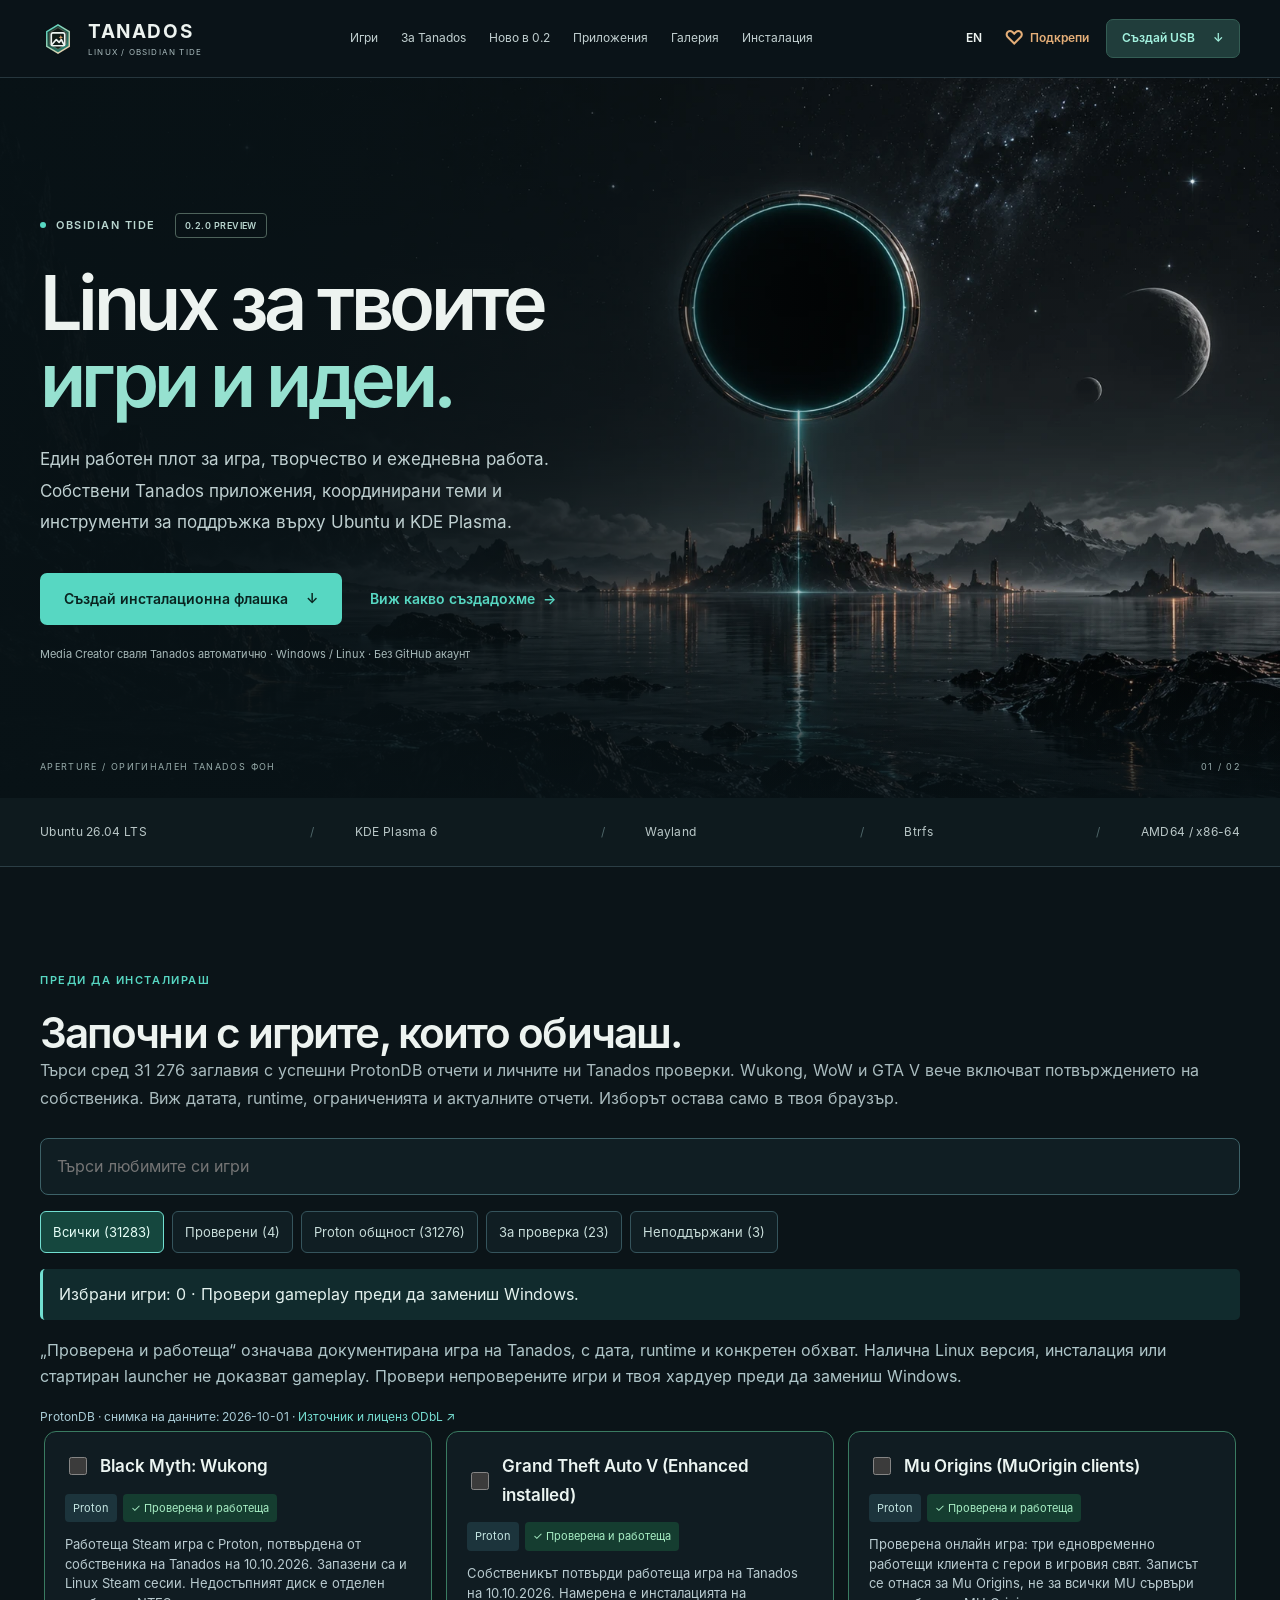
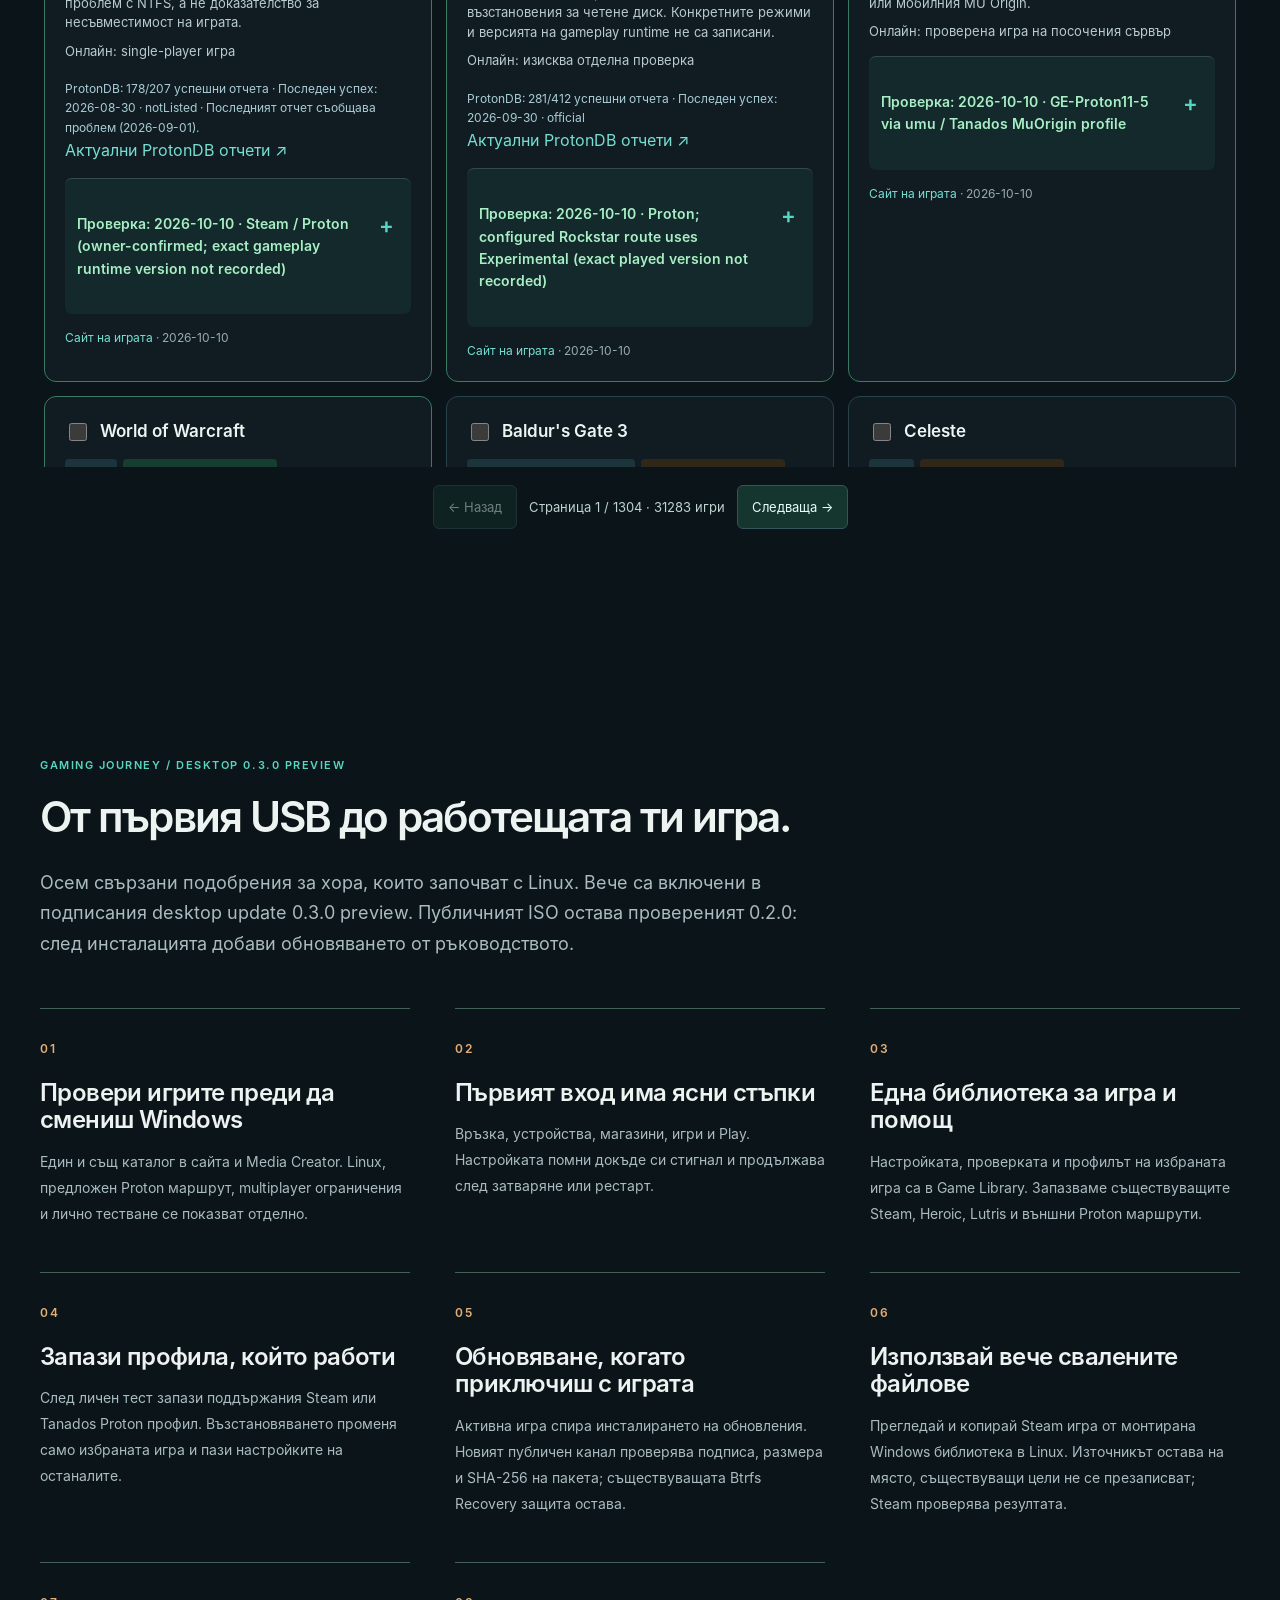
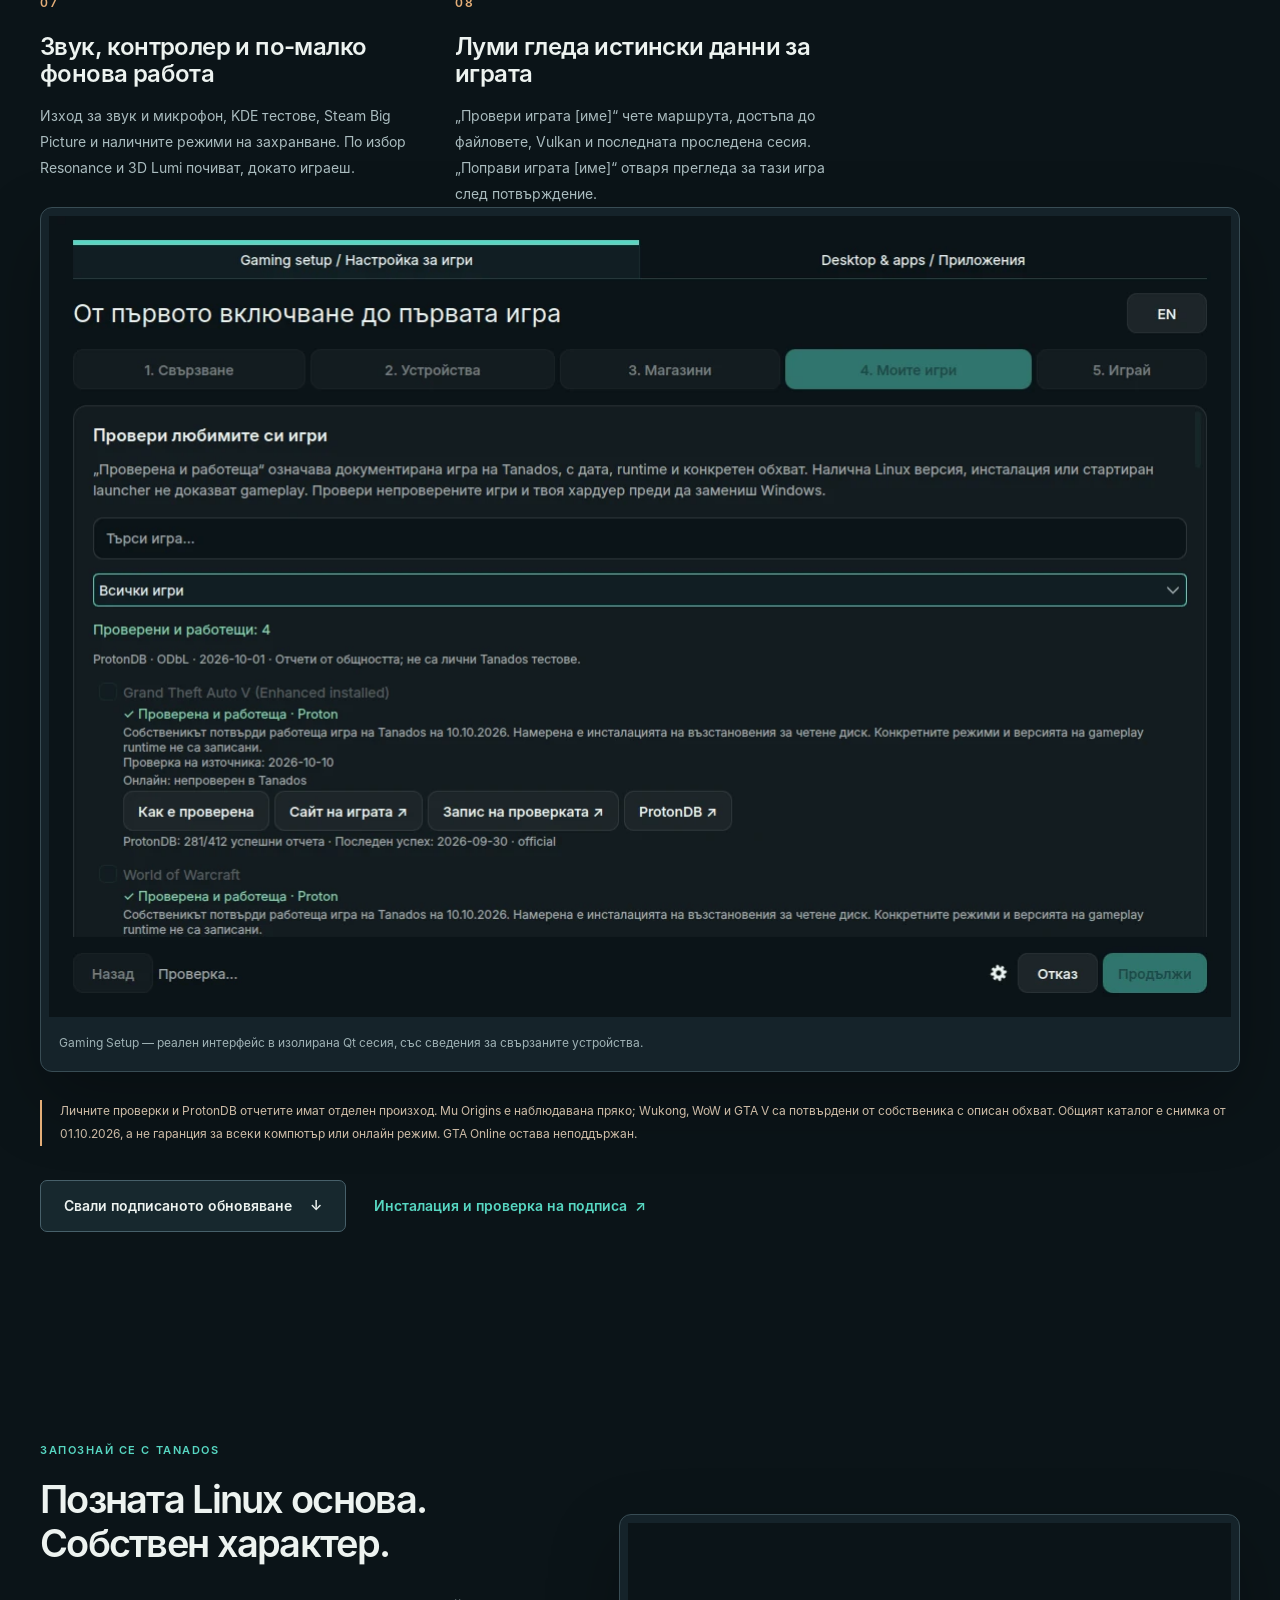
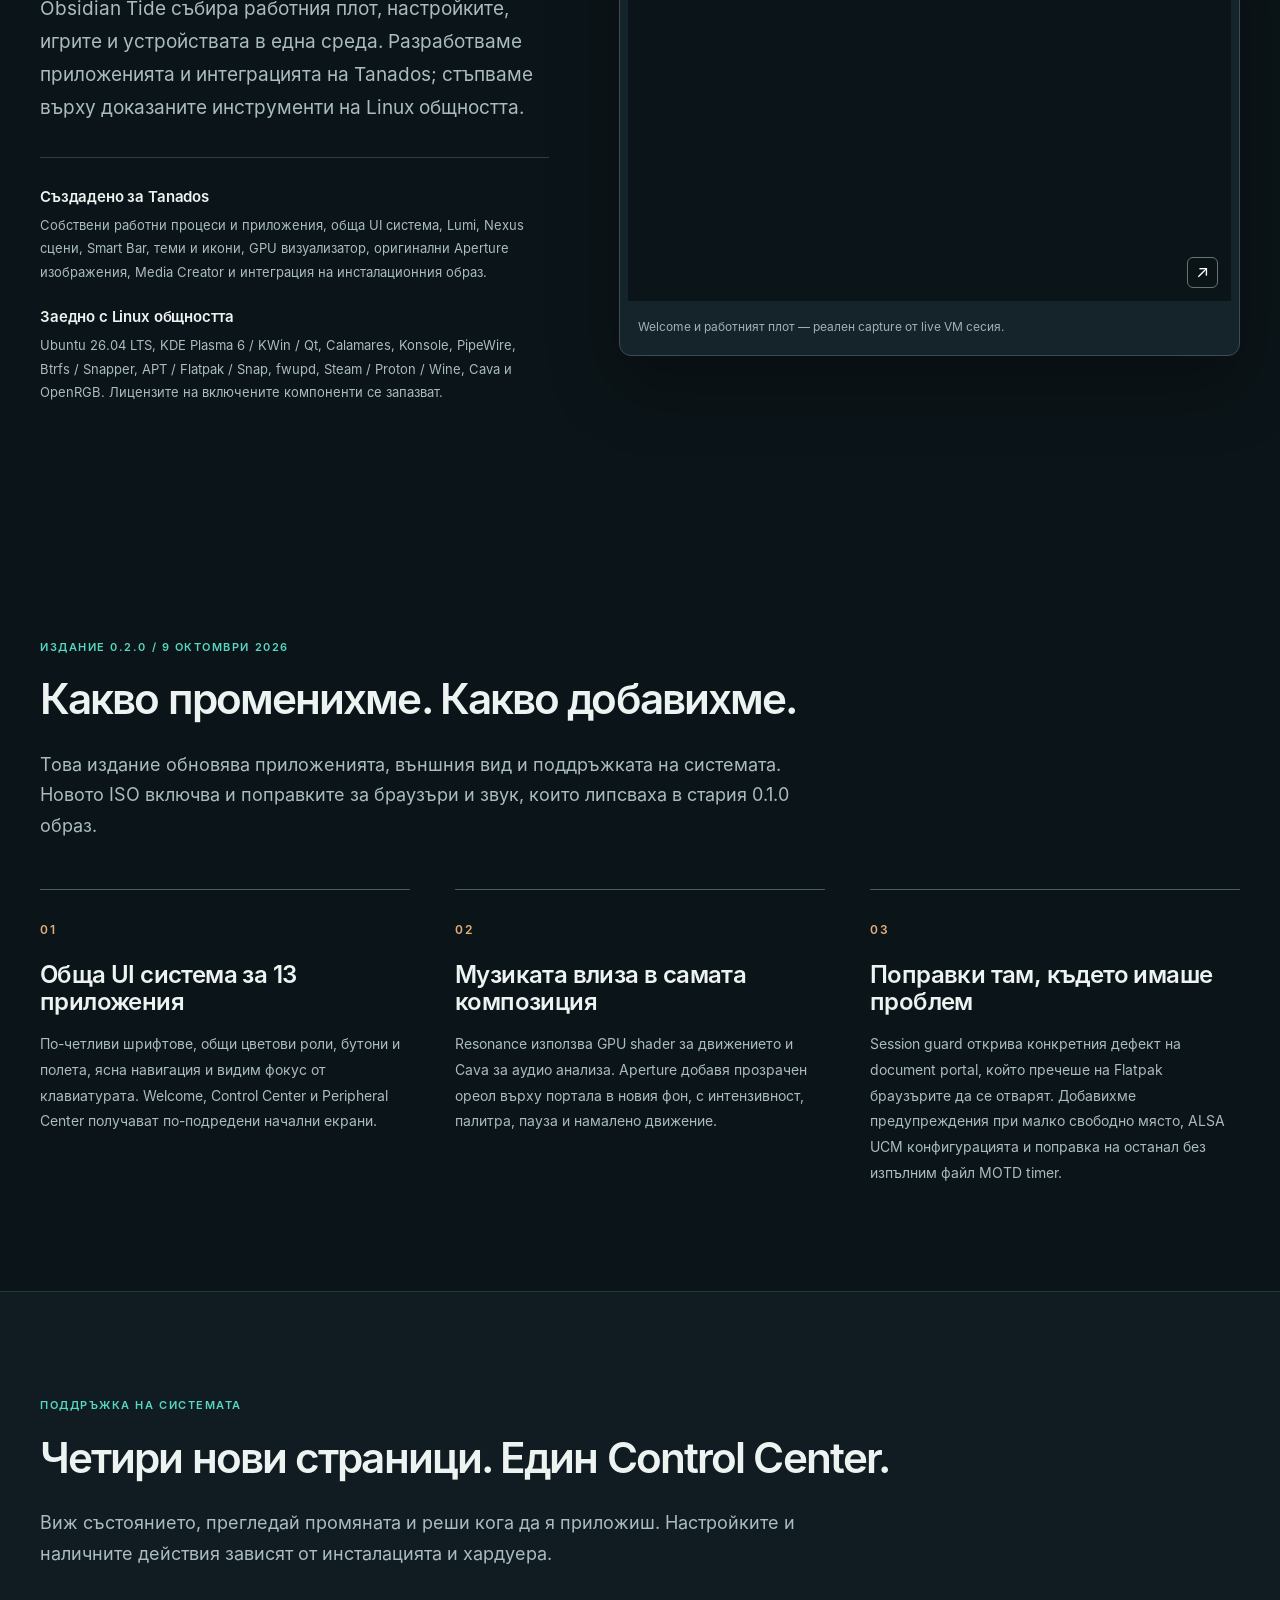
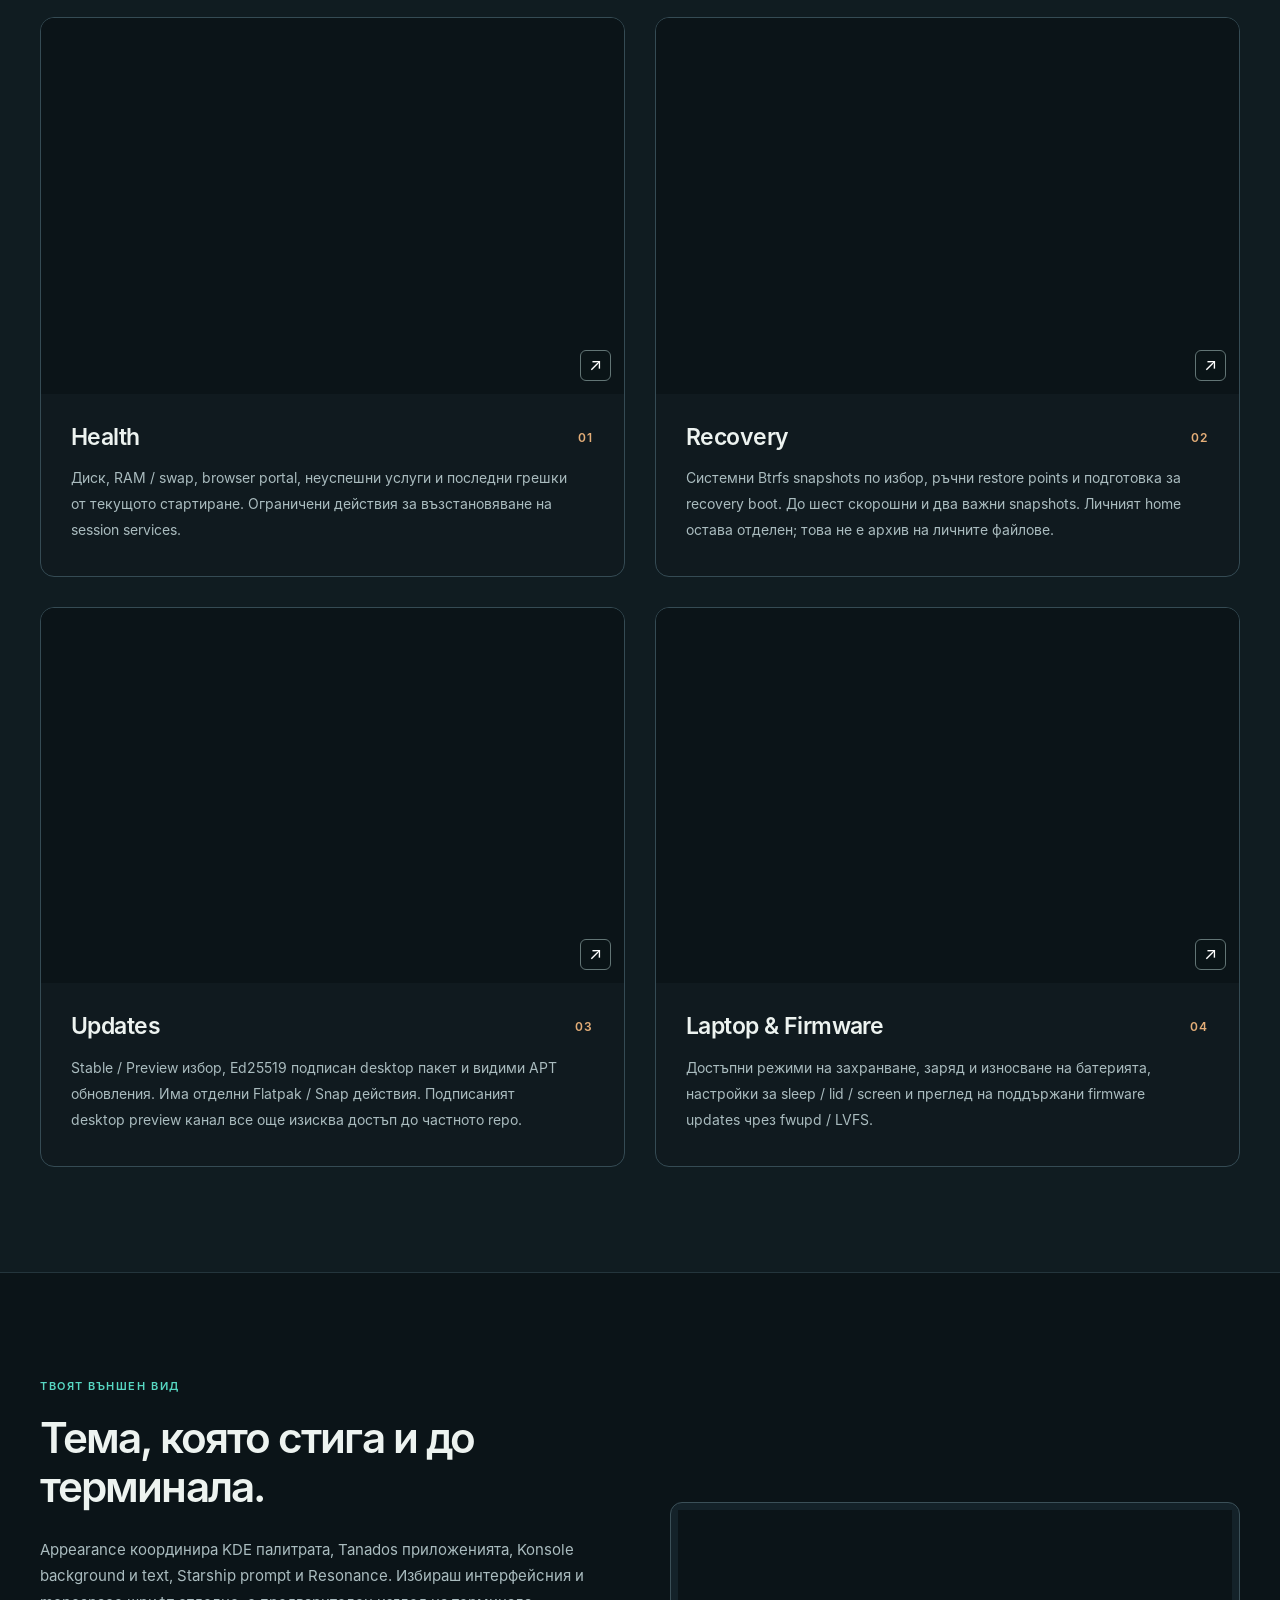
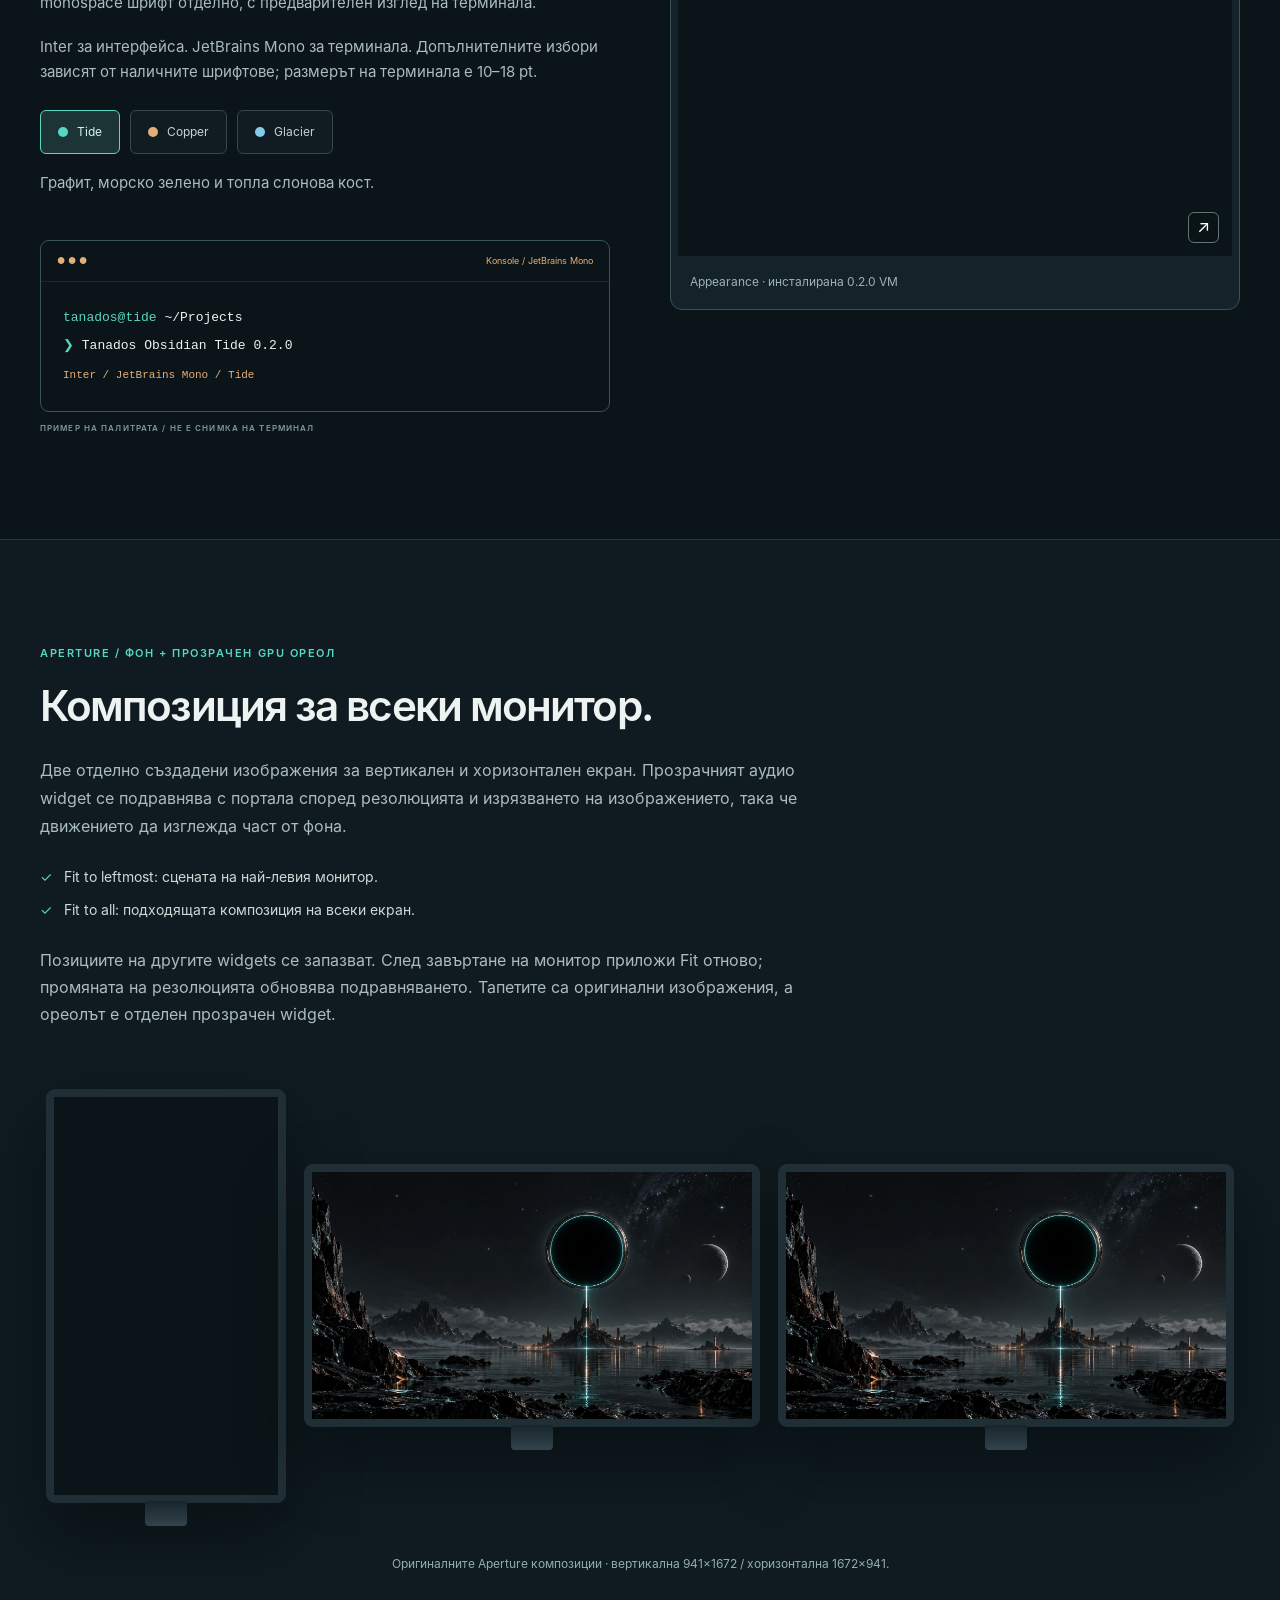
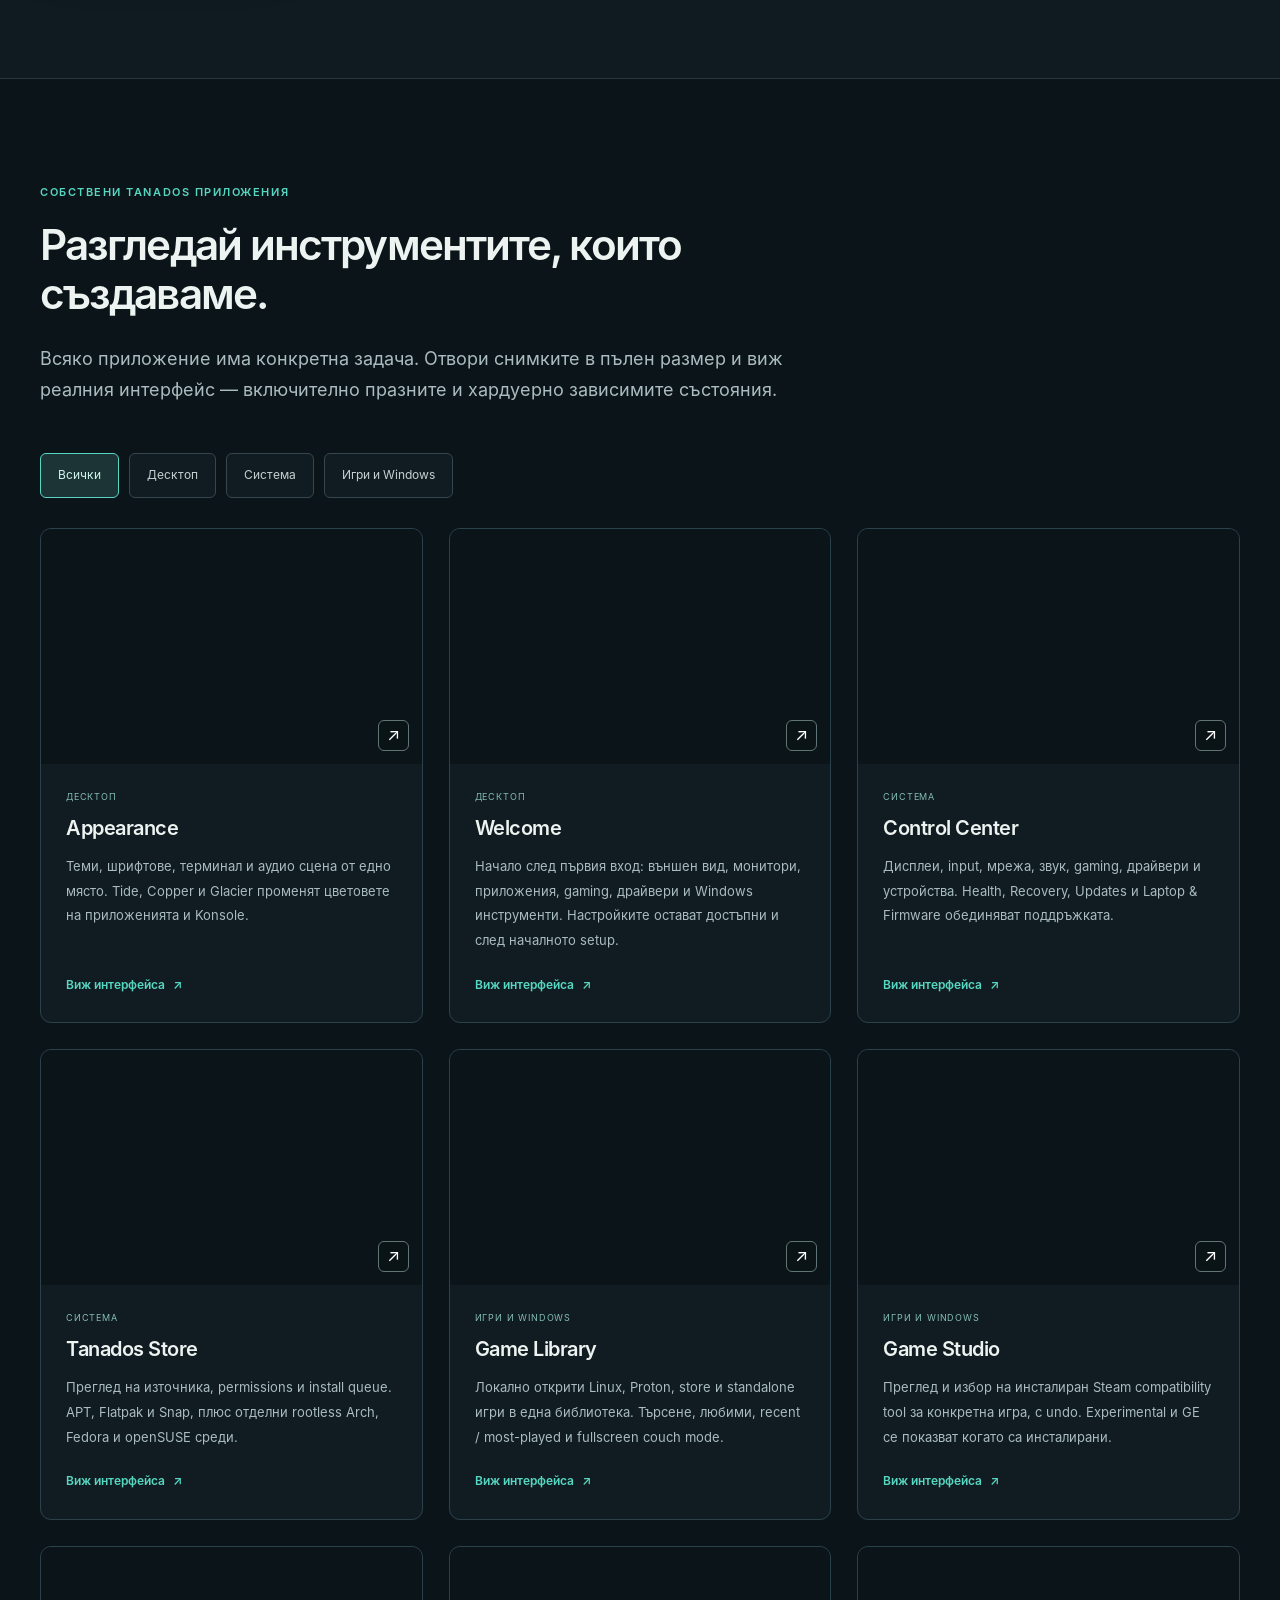
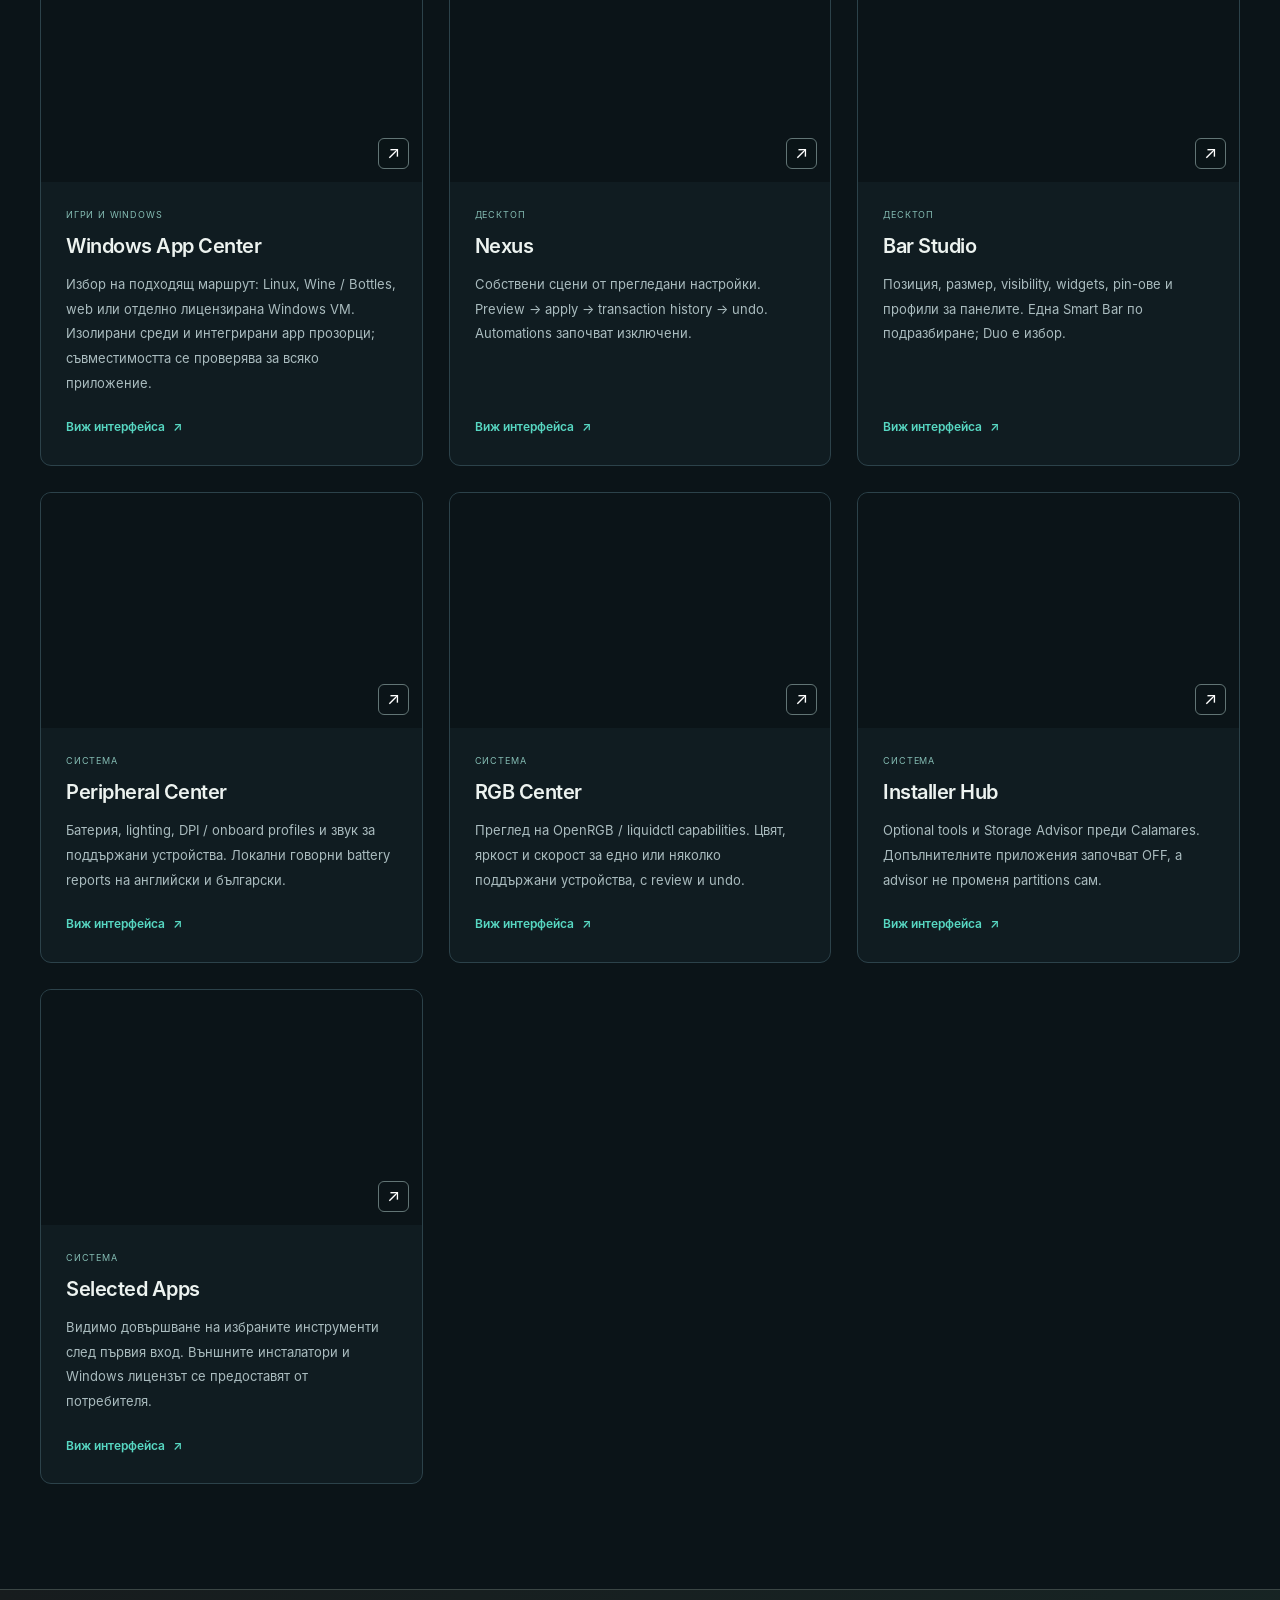
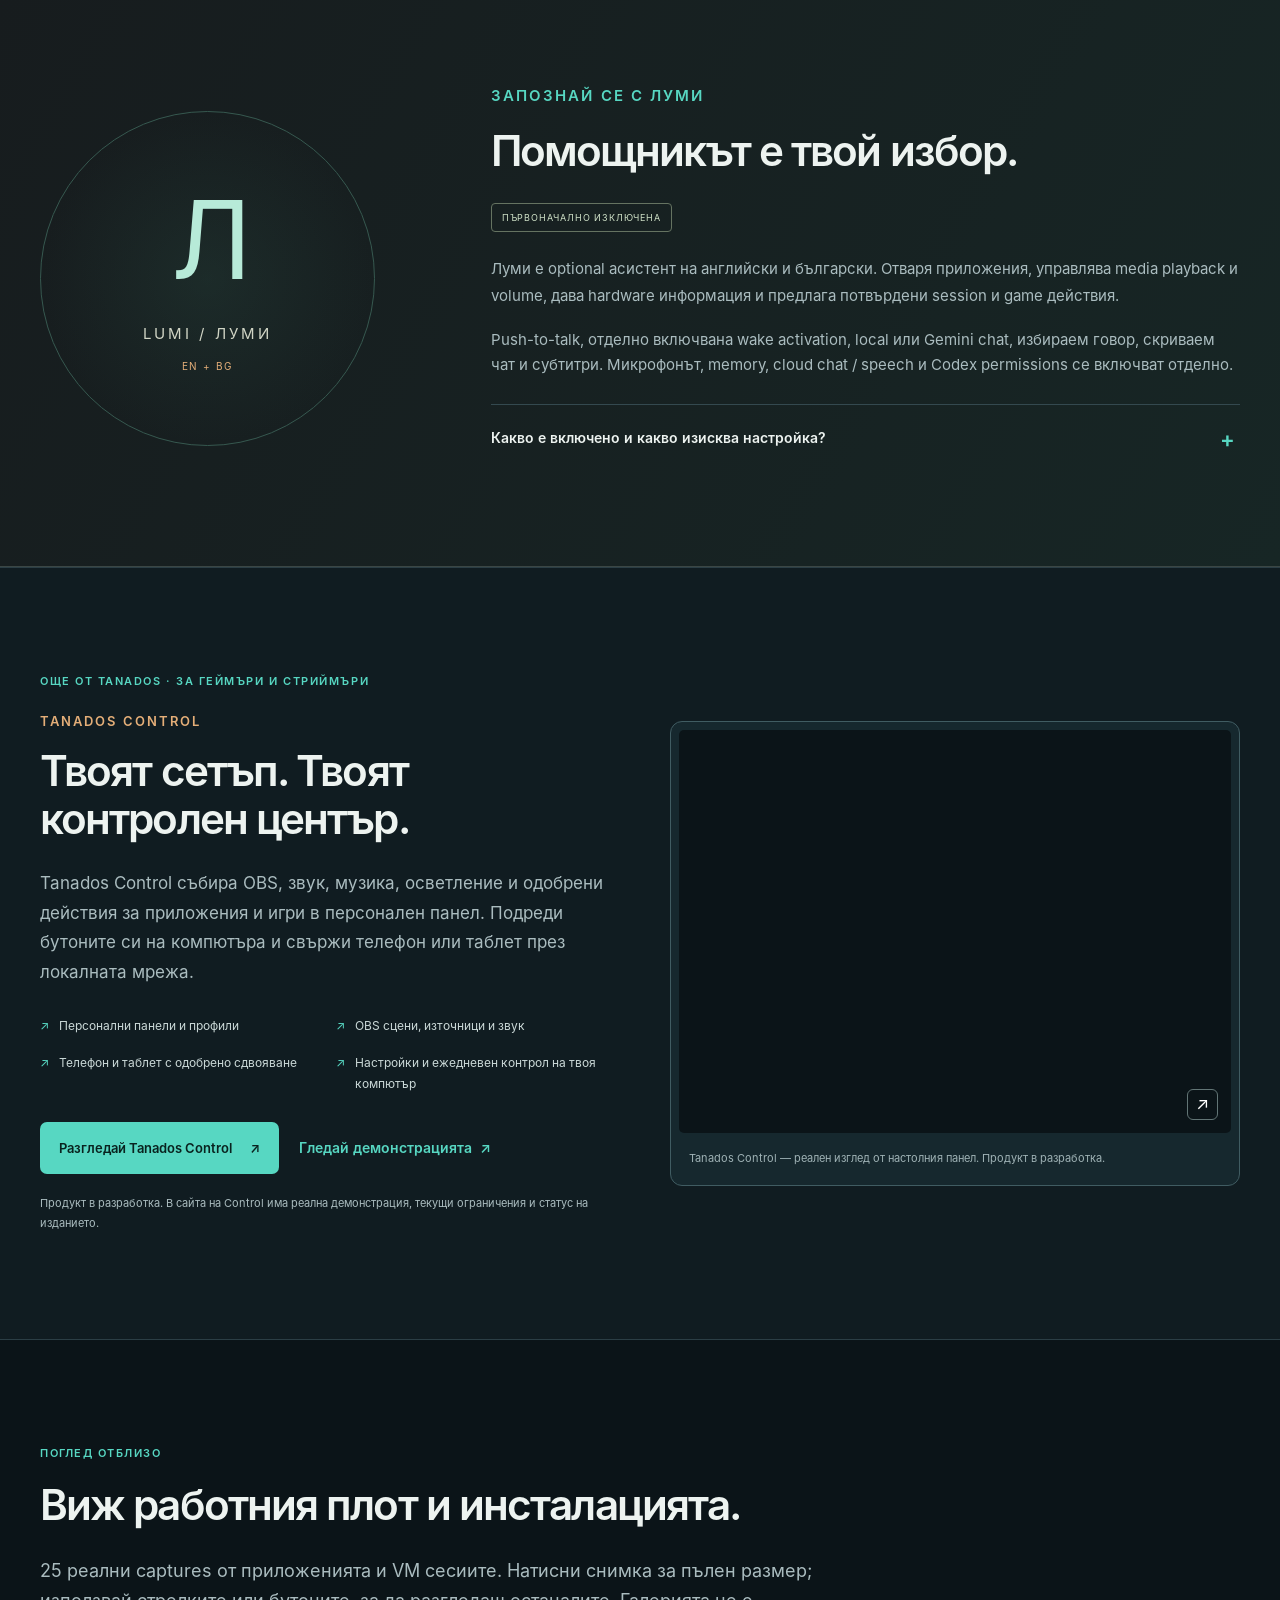
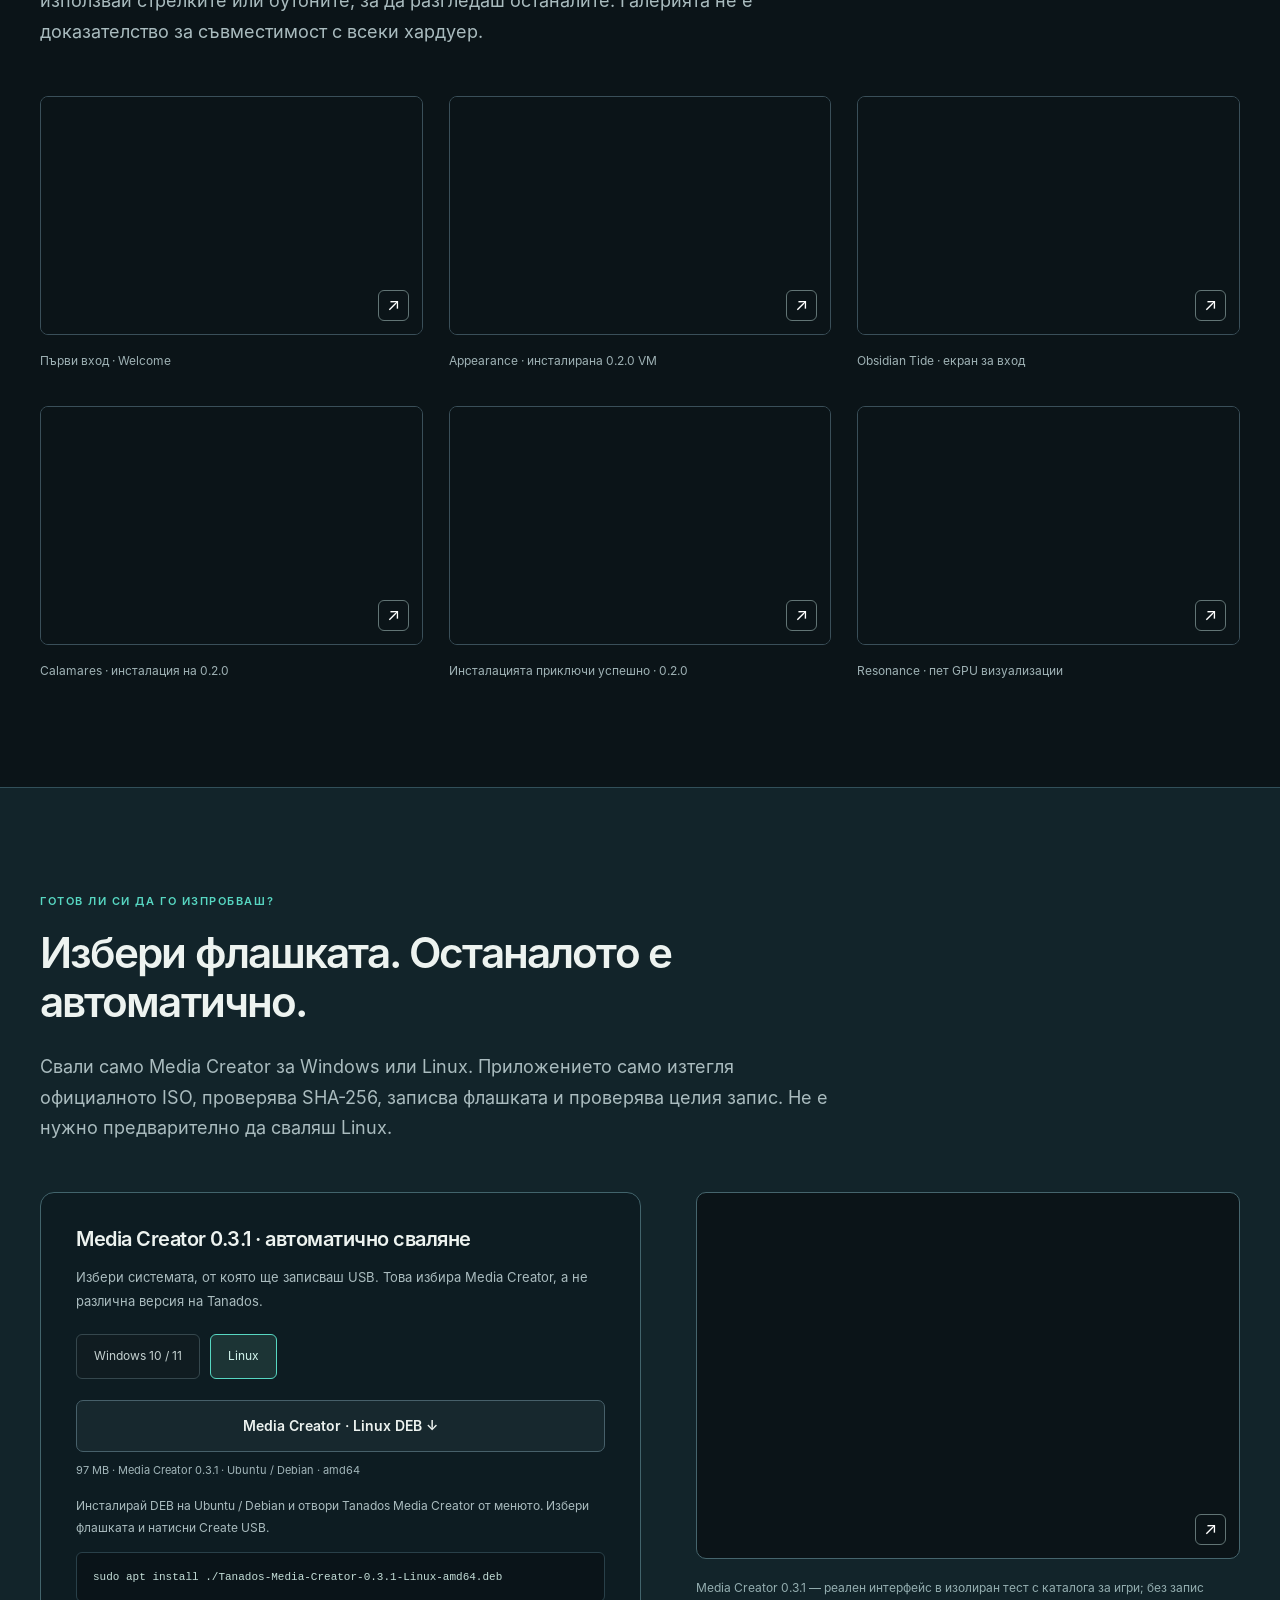
==== commit 18e85507: "Publish complete Proton catalog and 0.3.1 gaming updates" ====
--- a/index.html
+++ b/index.html
@@ -13,13 +13,13 @@
 <details class="mobile-nav"><summary><span data-i18n="menu">Меню</span></summary><nav aria-label="Mobile navigation"><a href="#about"><span data-i18n="nav.about">За Tanados</span></a><a href="#new"><span data-i18n="nav.new">Ново в 0.2</span></a><a href="#apps"><span data-i18n="nav.apps">Приложения</span></a><a href="#gallery"><span data-i18n="nav.gallery">Галерия</span></a><a href="#download"><span data-i18n="nav.download">Създай USB</span></a><a href="install.html" data-guide-link><span data-i18n="nav.install">Инсталация</span></a></nav></details></div></div></header><main id="main">
 <section class="hero"><img class="hero-background" src="assets/tide.webp" alt="" width="1672" height="941" fetchpriority="high"><div class="wrap hero-content"><p class="eyebrow"><span class="status-dot"></span> OBSIDIAN TIDE <span class="release-pill">0.2.0 PREVIEW</span></p><h1><span data-i18n="hero.line1">Linux за твоите</span><br><em><span data-i18n="hero.line2">игри и идеи.</span></em></h1><p class="hero-description"><span data-i18n="hero.body">Един работен плот за игра, творчество и ежедневна работа. Собствени Tanados приложения, координирани теми и инструменти за поддръжка върху Ubuntu и KDE Plasma.</span></p><div class="hero-actions"><a class="button primary" href="#download"><span data-i18n="hero.download">Създай инсталационна флашка</span> ↓</a><a class="text-link" href="#new"><span data-i18n="hero.explore">Виж какво създадохме</span> →</a></div><p class="hero-note"><span data-i18n="hero.note">Media Creator сваля Tanados автоматично · Windows / Linux · Без GitHub акаунт</span></p></div><div class="wrap hero-caption"><span data-i18n="hero.art">APERTURE / ОРИГИНАЛЕН TANADOS ФОН</span><span>01 / 02</span></div></section>
 <div class="foundation"><div class="wrap"><span>Ubuntu 26.04 LTS</span><span>KDE Plasma 6</span><span>Wayland</span><span>Btrfs</span><span>AMD64 / x86-64</span></div></div>
-<section class="section wrap" id="games"><div class="section-heading"><p class="eyebrow" data-i18n="gaming.label">ПРЕДИ ДА ИНСТАЛИРАШ</p><h2 data-i18n="gaming.title">Започни с игрите, които обичаш.</h2><p data-i18n="gaming.body">Виж проверените и работещи игри, Proton версията и обхвата на теста. Филтрирай непроверените и ограниченията за онлайн игра. Изборът остава само в твоя браузър.</p></div><div id="game-compatibility" aria-live="polite" data-i18n="gaming.loading">Зареждане на каталога…</div></section><section class="section wrap" id="gaming-journey"><div class="section-heading"><p class="eyebrow"><span data-i18n="journey.label">GAMING JOURNEY / DESKTOP 0.3.0 PREVIEW</span></p><h2><span data-i18n="journey.title">От първия USB до работещата ти игра.</span></h2></div><p class="section-intro"><span data-i18n="journey.body">Осем свързани подобрения за хора, които започват с Linux. Вече са включени в подписания desktop update 0.3.0 preview. Публичният ISO остава провереният 0.2.0: след инсталацията добави обновяването от ръководството.</span></p><div class="release-changes"><article><span class="index">01</span><h3><span data-i18n="journey.1.title">Провери игрите преди да смениш Windows</span></h3><p><span data-i18n="journey.1.body">Един и същ каталог в сайта и Media Creator. Linux, предложен Proton маршрут, multiplayer ограничения и лично тестване се показват отделно.</span></p></article><article><span class="index">02</span><h3><span data-i18n="journey.2.title">Първият вход има ясни стъпки</span></h3><p><span data-i18n="journey.2.body">Връзка, устройства, магазини, игри и Play. Настройката помни докъде си стигнал и продължава след затваряне или рестарт.</span></p></article><article><span class="index">03</span><h3><span data-i18n="journey.3.title">Една библиотека за игра и помощ</span></h3><p><span data-i18n="journey.3.body">Настройката, проверката и профилът на избраната игра са в Game Library. Запазваме съществуващите Steam, Heroic, Lutris и външни Proton маршрути.</span></p></article><article><span class="index">04</span><h3><span data-i18n="journey.4.title">Запази профила, който работи</span></h3><p><span data-i18n="journey.4.body">След личен тест запази поддържания Steam или Tanados Proton профил. Възстановяването променя само избраната игра и пази настройките на останалите.</span></p></article><article><span class="index">05</span><h3><span data-i18n="journey.5.title">Обновяване, когато приключиш с играта</span></h3><p><span data-i18n="journey.5.body">Активна игра спира инсталирането на обновления. Новият публичен канал проверява подписа, размера и SHA-256 на пакета; съществуващата Btrfs Recovery защита остава.</span></p></article><article><span class="index">06</span><h3><span data-i18n="journey.6.title">Използвай вече свалените файлове</span></h3><p><span data-i18n="journey.6.body">Прегледай и копирай Steam игра от монтирана Windows библиотека в Linux. Източникът остава на място, съществуващи цели не се презаписват; Steam проверява резултата.</span></p></article><article><span class="index">07</span><h3><span data-i18n="journey.7.title">Звук, контролер и по-малко фонова работа</span></h3><p><span data-i18n="journey.7.body">Изход за звук и микрофон, KDE тестове, Steam Big Picture и наличните режими на захранване. По избор Resonance и 3D Lumi почиват, докато играеш.</span></p></article><article><span class="index">08</span><h3><span data-i18n="journey.8.title">Луми гледа истински данни за играта</span></h3><p><span data-i18n="journey.8.body">„Провери играта [име]“ чете маршрута, достъпа до файловете, Vulkan и последната проследена сесия. „Поправи играта [име]“ отваря прегледа за тази игра след потвърждение.</span></p></article></div><figure class="desktop-frame"><button class="shot" data-shot="screens/gaming-setup.webp" data-caption="journey.capture" type="button"><img src="assets/screens/gaming-setup.webp" width="1180" height="800" alt="Gaming Setup" loading="lazy"></button><figcaption><span data-i18n="journey.capture">Gaming Setup — реален интерфейс в изолирана Qt сесия, със сведения за свързаните устройства.</span></figcaption></figure><p class="notice"><span data-i18n="journey.limits">Проверените игри имат датиран запис и конкретен обхват. Mu Origins е потвърдена с три клиента в игровия свят. Останалите записи запазват честен статус според наличните данни. Game Library couch mode използва клавиатура; Steam Big Picture предоставя режима за контролер.</span></p><div class="hero-actions"><a class="button secondary" href="https://github.com/helldragonpz/TanadosLinux-Downloads/releases/download/updates-preview/Tanados-Gaming-Journey-0.3.0-Linux-amd64.tar.gz"><span data-i18n="journey.download">Свали подписаното обновяване</span> ↓</a><a class="text-link" href="https://github.com/helldragonpz/TanadosLinux-Downloads/blob/main/GAMING-JOURNEY.md"><span data-i18n="journey.guide">Инсталация и проверка на подписа</span> ↗</a></div></section>
+<section class="section wrap" id="games"><div class="section-heading"><p class="eyebrow" data-i18n="gaming.label">ПРЕДИ ДА ИНСТАЛИРАШ</p><h2 data-i18n="gaming.title">Започни с игрите, които обичаш.</h2><p data-i18n="gaming.body">Търси сред 31 276 заглавия с успешни ProtonDB отчети и личните ни Tanados проверки. Wukong, WoW и GTA V вече включват потвърждението на собственика. Виж датата, runtime, ограниченията и актуалните отчети. Изборът остава само в твоя браузър.</p></div><div id="game-compatibility" aria-live="polite" data-i18n="gaming.loading">Зареждане на каталога…</div></section><section class="section wrap" id="gaming-journey"><div class="section-heading"><p class="eyebrow"><span data-i18n="journey.label">GAMING JOURNEY / DESKTOP 0.3.0 PREVIEW</span></p><h2><span data-i18n="journey.title">От първия USB до работещата ти игра.</span></h2></div><p class="section-intro"><span data-i18n="journey.body">Осем свързани подобрения за хора, които започват с Linux. Вече са включени в подписания desktop update 0.3.0 preview. Публичният ISO остава провереният 0.2.0: след инсталацията добави обновяването от ръководството.</span></p><div class="release-changes"><article><span class="index">01</span><h3><span data-i18n="journey.1.title">Провери игрите преди да смениш Windows</span></h3><p><span data-i18n="journey.1.body">Един и същ каталог в сайта и Media Creator. Linux, предложен Proton маршрут, multiplayer ограничения и лично тестване се показват отделно.</span></p></article><article><span class="index">02</span><h3><span data-i18n="journey.2.title">Първият вход има ясни стъпки</span></h3><p><span data-i18n="journey.2.body">Връзка, устройства, магазини, игри и Play. Настройката помни докъде си стигнал и продължава след затваряне или рестарт.</span></p></article><article><span class="index">03</span><h3><span data-i18n="journey.3.title">Една библиотека за игра и помощ</span></h3><p><span data-i18n="journey.3.body">Настройката, проверката и профилът на избраната игра са в Game Library. Запазваме съществуващите Steam, Heroic, Lutris и външни Proton маршрути.</span></p></article><article><span class="index">04</span><h3><span data-i18n="journey.4.title">Запази профила, който работи</span></h3><p><span data-i18n="journey.4.body">След личен тест запази поддържания Steam или Tanados Proton профил. Възстановяването променя само избраната игра и пази настройките на останалите.</span></p></article><article><span class="index">05</span><h3><span data-i18n="journey.5.title">Обновяване, когато приключиш с играта</span></h3><p><span data-i18n="journey.5.body">Активна игра спира инсталирането на обновления. Новият публичен канал проверява подписа, размера и SHA-256 на пакета; съществуващата Btrfs Recovery защита остава.</span></p></article><article><span class="index">06</span><h3><span data-i18n="journey.6.title">Използвай вече свалените файлове</span></h3><p><span data-i18n="journey.6.body">Прегледай и копирай Steam игра от монтирана Windows библиотека в Linux. Източникът остава на място, съществуващи цели не се презаписват; Steam проверява резултата.</span></p></article><article><span class="index">07</span><h3><span data-i18n="journey.7.title">Звук, контролер и по-малко фонова работа</span></h3><p><span data-i18n="journey.7.body">Изход за звук и микрофон, KDE тестове, Steam Big Picture и наличните режими на захранване. По избор Resonance и 3D Lumi почиват, докато играеш.</span></p></article><article><span class="index">08</span><h3><span data-i18n="journey.8.title">Луми гледа истински данни за играта</span></h3><p><span data-i18n="journey.8.body">„Провери играта [име]“ чете маршрута, достъпа до файловете, Vulkan и последната проследена сесия. „Поправи играта [име]“ отваря прегледа за тази игра след потвърждение.</span></p></article></div><figure class="desktop-frame"><button class="shot" data-shot="screens/gaming-setup.webp" data-caption="journey.capture" type="button"><img src="assets/screens/gaming-setup.webp" width="1180" height="800" alt="Gaming Setup" loading="lazy"></button><figcaption><span data-i18n="journey.capture">Gaming Setup — реален интерфейс в изолирана Qt сесия, със сведения за свързаните устройства.</span></figcaption></figure><p class="notice"><span data-i18n="journey.limits">Личните проверки и ProtonDB отчетите имат отделен произход. Mu Origins е наблюдавана пряко; Wukong, WoW и GTA V са потвърдени от собственика с описан обхват. Общият каталог е снимка от 01.10.2026, а не гаранция за всеки компютър или онлайн режим. GTA Online остава неподдържан.</span></p><div class="hero-actions"><a class="button secondary" href="https://github.com/helldragonpz/TanadosLinux-Downloads/releases/download/v0.3.1-desktop-preview/Tanados-Gaming-Journey-0.3.1-Linux-amd64.tar.gz"><span data-i18n="journey.download">Свали подписаното обновяване</span> ↓</a><a class="text-link" href="https://github.com/helldragonpz/TanadosLinux-Downloads/blob/main/GAMING-JOURNEY.md"><span data-i18n="journey.guide">Инсталация и проверка на подписа</span> ↗</a></div></section>
 <section class="section wrap about" id="about"><div class="about-copy"><div class="section-heading"><p class="eyebrow"><span data-i18n="about.label">ЗАПОЗНАЙ СЕ С TANADOS</span></p><h2><span data-i18n="about.title">Позната Linux основа. Собствен характер.</span></h2></div><p class="lead"><span data-i18n="about.body">Obsidian Tide събира работния плот, настройките, игрите и устройствата в една среда. Разработваме приложенията и интеграцията на Tanados; стъпваме върху доказаните инструменти на Linux общността.</span></p><div class="ownership"><h3><span data-i18n="about.originalTitle">Създадено за Tanados</span></h3><p class=""><span data-i18n="about.original">Собствени работни процеси и приложения, обща UI система, Lumi, Nexus сцени, Smart Bar, теми и икони, GPU визуализатор, оригинални Aperture изображения, Media Creator и интеграция на инсталационния образ.</span></p><h3><span data-i18n="about.foundationTitle">Заедно с Linux общността</span></h3><p class=""><span data-i18n="about.foundation">Ubuntu 26.04 LTS, KDE Plasma 6 / KWin / Qt, Calamares, Konsole, PipeWire, Btrfs / Snapper, APT / Flatpak / Snap, fwupd, Steam / Proton / Wine, Cava и OpenRGB. Лицензите на включените компоненти се запазват.</span></p></div></div><figure class="desktop-frame"><a class="shot " href="assets/screens/first-boot.webp" data-shot="screens/first-boot.webp" data-caption="shot.first-boot" aria-label="Първи вход · Welcome"><img src="assets/screens/first-boot.webp" alt="Първи вход · Welcome" data-alt="shot.first-boot" width="1280" height="800" loading="lazy" decoding="async"><span class="shot-open" aria-hidden="true">↗</span></a><figcaption><span data-i18n="about.capture">Welcome и работният плот — реален capture от live VM сесия.</span></figcaption></figure></section>
 <section class="section wrap" id="new"><div class="section-heading"><p class="eyebrow"><span data-i18n="new.label">ИЗДАНИЕ 0.2.0 / 9 ОКТОМВРИ 2026</span></p><h2><span data-i18n="new.title">Какво променихме. Какво добавихме.</span></h2></div><p class="section-intro"><span data-i18n="new.body">Това издание обновява приложенията, външния вид и поддръжката на системата. Новото ISO включва и поправките за браузъри и звук, които липсваха в стария 0.1.0 образ.</span></p><div class="release-changes"><article><span class="index">01</span><h3><span data-i18n="new.uiTitle">Обща UI система за 13 приложения</span></h3><p class=""><span data-i18n="new.ui">По-четливи шрифтове, общи цветови роли, бутони и полета, ясна навигация и видим фокус от клавиатурата. Welcome, Control Center и Peripheral Center получават по-подредени начални екрани.</span></p></article><article><span class="index">02</span><h3><span data-i18n="new.audioTitle">Музиката влиза в самата композиция</span></h3><p class=""><span data-i18n="new.audio">Resonance използва GPU shader за движението и Cava за аудио анализа. Aperture добавя прозрачен ореол върху портала в новия фон, с интензивност, палитра, пауза и намалено движение.</span></p></article><article><span class="index">03</span><h3><span data-i18n="new.fixesTitle">Поправки там, където имаше проблем</span></h3><p class=""><span data-i18n="new.fixes">Session guard открива конкретния дефект на document portal, който пречеше на Flatpak браузърите да се отварят. Добавихме предупреждения при малко свободно място, ALSA UCM конфигурацията и поправка на останал без изпълним файл MOTD timer.</span></p></article></div></section>
 <section class="section system-section" id="system"><div class="wrap"><div class="section-heading"><p class="eyebrow"><span data-i18n="system.label">ПОДДРЪЖКА НА СИСТЕМАТА</span></p><h2><span data-i18n="system.title">Четири нови страници. Един Control Center.</span></h2></div><p class="section-intro"><span data-i18n="system.body">Виж състоянието, прегледай промяната и реши кога да я приложиш. Настройките и наличните действия зависят от инсталацията и хардуера.</span></p><div class="system-grid"><article class="system-card"><a class="shot " href="assets/screens/health.webp" data-shot="screens/health.webp" data-caption="shot.health" aria-label="Health — реален интерфейс на Control Center."><img src="assets/screens/health.webp" alt="Health — реален интерфейс на Control Center." data-alt="shot.health" width="1180" height="760" loading="lazy" decoding="async"><span class="shot-open" aria-hidden="true">↗</span></a><div class="system-copy"><span class="index">01</span><h3>Health</h3><p class=""><span data-i18n="system.health">Диск, RAM / swap, browser portal, неуспешни услуги и последни грешки от текущото стартиране. Ограничени действия за възстановяване на session services.</span></p></div></article><article class="system-card"><a class="shot " href="assets/screens/recovery.webp" data-shot="screens/recovery.webp" data-caption="shot.recovery" aria-label="Recovery — реален интерфейс на Control Center."><img src="assets/screens/recovery.webp" alt="Recovery — реален интерфейс на Control Center." data-alt="shot.recovery" width="1180" height="760" loading="lazy" decoding="async"><span class="shot-open" aria-hidden="true">↗</span></a><div class="system-copy"><span class="index">02</span><h3>Recovery</h3><p class=""><span data-i18n="system.recovery">Системни Btrfs snapshots по избор, ръчни restore points и подготовка за recovery boot. До шест скорошни и два важни snapshots. Личният home остава отделен; това не е архив на личните файлове.</span></p></div></article><article class="system-card"><a class="shot " href="assets/screens/updates.webp" data-shot="screens/updates.webp" data-caption="shot.updates" aria-label="Updates — реален интерфейс на Control Center."><img src="assets/screens/updates.webp" alt="Updates — реален интерфейс на Control Center." data-alt="shot.updates" width="1180" height="760" loading="lazy" decoding="async"><span class="shot-open" aria-hidden="true">↗</span></a><div class="system-copy"><span class="index">03</span><h3>Updates</h3><p class=""><span data-i18n="system.updates">Stable / Preview избор, Ed25519 подписан desktop пакет и видими APT обновления. Има отделни Flatpak / Snap действия. Подписаният desktop preview канал все още изисква достъп до частното repo.</span></p></div></article><article class="system-card"><a class="shot " href="assets/screens/laptop.webp" data-shot="screens/laptop.webp" data-caption="shot.laptop" aria-label="Laptop &amp; Firmware — реален интерфейс на Control Center."><img src="assets/screens/laptop.webp" alt="Laptop &amp; Firmware — реален интерфейс на Control Center." data-alt="shot.laptop" width="1180" height="760" loading="lazy" decoding="async"><span class="shot-open" aria-hidden="true">↗</span></a><div class="system-copy"><span class="index">04</span><h3>Laptop & Firmware</h3><p class=""><span data-i18n="system.laptop">Достъпни режими на захранване, заряд и износване на батерията, настройки за sleep / lid / screen и преглед на поддържани firmware updates чрез fwupd / LVFS.</span></p></div></article></div></div></section>
 <section class="section wrap appearance" id="appearance"><div><div class="section-heading"><p class="eyebrow"><span data-i18n="appearance.label">ТВОЯТ ВЪНШЕН ВИД</span></p><h2><span data-i18n="appearance.title">Тема, която стига и до терминала.</span></h2></div><p class="lead"><span data-i18n="appearance.body">Appearance координира KDE палитрата, Tanados приложенията, Konsole background и text, Starship prompt и Resonance. Избираш интерфейсния и monospace шрифт отделно, с предварителен изглед на терминала.</span></p><p class=""><span data-i18n="appearance.fonts">Inter за интерфейса. JetBrains Mono за терминала. Допълнителните избори зависят от наличните шрифтове; размерът на терминала е 10–18 pt.</span></p><div class="palette-picker" role="group" aria-label="Palette preview"><button class="selected" type="button" data-palette="tide" aria-pressed="true"><i class="swatch tide"></i>Tide</button><button type="button" data-palette="copper" aria-pressed="false"><i class="swatch copper"></i>Copper</button><button type="button" data-palette="glacier" aria-pressed="false"><i class="swatch glacier"></i>Glacier</button></div><p id="palette-description"><span data-i18n="appearance.tide">Графит, морско зелено и топла слонова кост.</span></p><div class="terminal-demo" data-palette="tide"><div class="terminal-bar"><span>● ● ●</span><span>Konsole / JetBrains Mono</span></div><div class="terminal-body"><span class="terminal-user">tanados@tide</span> <span>~/Projects</span><br><span class="terminal-prompt">❯</span> <span class="terminal-text">Tanados Obsidian Tide 0.2.0</span><br><span class="terminal-note">Inter / JetBrains Mono / <span id="terminal-theme">Tide</span></span></div></div><p class="tiny-label"><span data-i18n="appearance.demo">ПРИМЕР НА ПАЛИТРАТА / НЕ Е СНИМКА НА ТЕРМИНАЛ</span></p></div><figure><a class="shot " href="assets/screens/installed-appearance.webp" data-shot="screens/installed-appearance.webp" data-caption="shot.installed-appearance" aria-label="Appearance · инсталирана 0.2.0 VM"><img src="assets/screens/installed-appearance.webp" alt="Appearance · инсталирана 0.2.0 VM" data-alt="shot.installed-appearance" width="1280" height="800" loading="lazy" decoding="async"><span class="shot-open" aria-hidden="true">↗</span></a><figcaption><span data-i18n="shot.installed-appearance">Appearance · инсталирана 0.2.0 VM</span></figcaption></figure></section>
 <section class="section monitor-section" id="monitors"><div class="wrap"><div class="monitor-copy"><div class="section-heading"><p class="eyebrow"><span data-i18n="monitors.label">APERTURE / ФОН + ПРОЗРАЧЕН GPU ОРЕОЛ</span></p><h2><span data-i18n="monitors.title">Композиция за всеки монитор.</span></h2></div><p class="lead"><span data-i18n="monitors.body">Две отделно създадени изображения за вертикален и хоризонтален екран. Прозрачният аудио widget се подравнява с портала според резолюцията и изрязването на изображението, така че движението да изглежда част от фона.</span></p><ul class="check-list"><li><span data-i18n="monitors.left">Fit to leftmost: сцената на най-левия монитор.</span></li><li><span data-i18n="monitors.all">Fit to all: подходящата композиция на всеки екран.</span></li></ul><p class=""><span data-i18n="monitors.note">Позициите на другите widgets се запазват. След завъртане на монитор приложи Fit отново; промяната на резолюцията обновява подравняването. Тапетите са оригинални изображения, а ореолът е отделен прозрачен widget.</span></p></div><div class="monitor-composition"><div class="monitor portrait"><a class="shot " href="assets/aperture-portrait.webp" data-shot="aperture-portrait.webp" data-caption="shot.aperture-portrait" aria-label="Aperture — оригинално вертикално изображение, не screenshot."><img src="assets/aperture-portrait.webp" alt="Aperture — оригинално вертикално изображение, не screenshot." data-alt="shot.aperture-portrait" width="941" height="1672" loading="lazy" decoding="async"><span class="shot-open" aria-hidden="true">↗</span></a></div><div class="monitor landscape"><a class="shot " href="assets/tide.webp" data-shot="tide.webp" data-caption="shot.aperture-wide" aria-label="Aperture — оригинално хоризонтално изображение, не screenshot."><img src="assets/tide.webp" alt="Aperture — оригинално хоризонтално изображение, не screenshot." data-alt="shot.aperture-wide" width="1672" height="941" loading="lazy" decoding="async"><span class="shot-open" aria-hidden="true">↗</span></a></div><div class="monitor landscape monitor-third"><a class="shot " href="assets/tide.webp" data-shot="tide.webp" data-caption="shot.aperture-wide" aria-label="Aperture — оригинално хоризонтално изображение, не screenshot."><img src="assets/tide.webp" alt="Aperture — оригинално хоризонтално изображение, не screenshot." data-alt="shot.aperture-wide" width="1672" height="941" loading="lazy" decoding="async"><span class="shot-open" aria-hidden="true">↗</span></a></div></div><p class="image-note"><span data-i18n="monitors.art">Оригиналните Aperture композиции · вертикална 941×1672 / хоризонтална 1672×941.</span></p></div></section>
-<section class="section wrap" id="apps"><div class="section-heading"><p class="eyebrow"><span data-i18n="apps.label">СОБСТВЕНИ TANADOS ПРИЛОЖЕНИЯ</span></p><h2><span data-i18n="apps.title">Разгледай инструментите, които създаваме.</span></h2></div><p class="section-intro"><span data-i18n="apps.body">Всяко приложение има конкретна задача. Отвори снимките в пълен размер и виж реалния интерфейс — включително празните и хардуерно зависимите състояния.</span></p><div class="app-filters" role="group" aria-label="Application categories"><button type="button" data-filter="all" aria-pressed="true" class="selected"><span data-i18n="filter.all">Всички</span></button><button type="button" data-filter="desktop" aria-pressed="false" class=""><span data-i18n="filter.desktop">Десктоп</span></button><button type="button" data-filter="system" aria-pressed="false" class=""><span data-i18n="filter.system">Система</span></button><button type="button" data-filter="play" aria-pressed="false" class=""><span data-i18n="filter.play">Игри и Windows</span></button></div><div class="apps-grid"><article class="app-card" data-category="desktop"><a class="shot " href="assets/screens/appearance.webp" data-shot="screens/appearance.webp" data-caption="shot.appearance" aria-label="Appearance — реален интерфейс на Tanados; съдържанието и устройствата зависят от конкретната система."><img src="assets/screens/appearance.webp" alt="Appearance — реален интерфейс на Tanados; съдържанието и устройствата зависят от конкретната система." data-alt="shot.appearance" width="1100" height="810" loading="lazy" decoding="async"><span class="shot-open" aria-hidden="true">↗</span></a><div class="app-copy"><span class="category"><span data-i18n="filter.desktop">Десктоп</span></span><h3>Appearance</h3><p class=""><span data-i18n="app.appearance">Теми, шрифтове, терминал и аудио сцена от едно място. Tide, Copper и Glacier променят цветовете на приложенията и Konsole.</span></p><button class="text-link app-open" type="button" data-open-shot="screens/appearance.webp"><span data-i18n="view">Виж интерфейса</span> ↗</button></div></article><article class="app-card" data-category="desktop"><a class="shot " href="assets/screens/welcome.webp" data-shot="screens/welcome.webp" data-caption="shot.welcome" aria-label="Welcome — реален интерфейс на Tanados; съдържанието и устройствата зависят от конкретната система."><img src="assets/screens/welcome.webp" alt="Welcome — реален интерфейс на Tanados; съдържанието и устройствата зависят от конкретната система." data-alt="shot.welcome" width="1180" height="800" loading="lazy" decoding="async"><span class="shot-open" aria-hidden="true">↗</span></a><div class="app-copy"><span class="category"><span data-i18n="filter.desktop">Десктоп</span></span><h3>Welcome</h3><p class=""><span data-i18n="app.welcome">Начало след първия вход: външен вид, монитори, приложения, gaming, драйвери и Windows инструменти. Настройките остават достъпни и след началното setup.</span></p><button class="text-link app-open" type="button" data-open-shot="screens/welcome.webp"><span data-i18n="view">Виж интерфейса</span> ↗</button></div></article><article class="app-card" data-category="system"><a class="shot " href="assets/screens/control-center.webp" data-shot="screens/control-center.webp" data-caption="shot.control-center" aria-label="Control Center — реален интерфейс на Tanados; съдържанието и устройствата зависят от конкретната система."><img src="assets/screens/control-center.webp" alt="Control Center — реален интерфейс на Tanados; съдържанието и устройствата зависят от конкретната система." data-alt="shot.control-center" width="1180" height="760" loading="lazy" decoding="async"><span class="shot-open" aria-hidden="true">↗</span></a><div class="app-copy"><span class="category"><span data-i18n="filter.system">Система</span></span><h3>Control Center</h3><p class=""><span data-i18n="app.control-center">Дисплеи, input, мрежа, звук, gaming, драйвери и устройства. Health, Recovery, Updates и Laptop &amp; Firmware обединяват поддръжката.</span></p><button class="text-link app-open" type="button" data-open-shot="screens/control-center.webp"><span data-i18n="view">Виж интерфейса</span> ↗</button></div></article><article class="app-card" data-category="system"><a class="shot " href="assets/screens/store.webp" data-shot="screens/store.webp" data-caption="shot.store" aria-label="Tanados Store — реален интерфейс на Tanados; съдържанието и устройствата зависят от конкретната система."><img src="assets/screens/store.webp" alt="Tanados Store — реален интерфейс на Tanados; съдържанието и устройствата зависят от конкретната система." data-alt="shot.store" width="1320" height="840" loading="lazy" decoding="async"><span class="shot-open" aria-hidden="true">↗</span></a><div class="app-copy"><span class="category"><span data-i18n="filter.system">Система</span></span><h3>Tanados Store</h3><p class=""><span data-i18n="app.store">Преглед на източника, permissions и install queue. APT, Flatpak и Snap, плюс отделни rootless Arch, Fedora и openSUSE среди.</span></p><button class="text-link app-open" type="button" data-open-shot="screens/store.webp"><span data-i18n="view">Виж интерфейса</span> ↗</button></div></article><article class="app-card" data-category="play"><a class="shot " href="assets/screens/game-library.webp" data-shot="screens/game-library.webp" data-caption="shot.game-library" aria-label="Game Library — реален интерфейс на Tanados; съдържанието и устройствата зависят от конкретната система."><img src="assets/screens/game-library.webp" alt="Game Library — реален интерфейс на Tanados; съдържанието и устройствата зависят от конкретната система." data-alt="shot.game-library" width="1400" height="860" loading="lazy" decoding="async"><span class="shot-open" aria-hidden="true">↗</span></a><div class="app-copy"><span class="category"><span data-i18n="filter.play">Игри и Windows</span></span><h3>Game Library</h3><p class=""><span data-i18n="app.game-library">Локално открити Linux, Proton, store и standalone игри в една библиотека. Търсене, любими, recent / most-played и fullscreen couch mode.</span></p><button class="text-link app-open" type="button" data-open-shot="screens/game-library.webp"><span data-i18n="view">Виж интерфейса</span> ↗</button></div></article><article class="app-card" data-category="play"><a class="shot " href="assets/screens/game-studio.webp" data-shot="screens/game-studio.webp" data-caption="shot.game-studio" aria-label="Game Studio — реален интерфейс на Tanados; съдържанието и устройствата зависят от конкретната система."><img src="assets/screens/game-studio.webp" alt="Game Studio — реален интерфейс на Tanados; съдържанието и устройствата зависят от конкретната система." data-alt="shot.game-studio" width="1180" height="760" loading="lazy" decoding="async"><span class="shot-open" aria-hidden="true">↗</span></a><div class="app-copy"><span class="category"><span data-i18n="filter.play">Игри и Windows</span></span><h3>Game Studio</h3><p class=""><span data-i18n="app.game-studio">Преглед и избор на инсталиран Steam compatibility tool за конкретна игра, с undo. Experimental и GE се показват когато са инсталирани.</span></p><button class="text-link app-open" type="button" data-open-shot="screens/game-studio.webp"><span data-i18n="view">Виж интерфейса</span> ↗</button></div></article><article class="app-card" data-category="play"><a class="shot " href="assets/screens/windows.webp" data-shot="screens/windows.webp" data-caption="shot.windows" aria-label="Windows App Center — реален интерфейс на Tanados; съдържанието и устройствата зависят от конкретната система."><img src="assets/screens/windows.webp" alt="Windows App Center — реален интерфейс на Tanados; съдържанието и устройствата зависят от конкретната система." data-alt="shot.windows" width="1180" height="760" loading="lazy" decoding="async"><span class="shot-open" aria-hidden="true">↗</span></a><div class="app-copy"><span class="category"><span data-i18n="filter.play">Игри и Windows</span></span><h3>Windows App Center</h3><p class=""><span data-i18n="app.windows">Избор на подходящ маршрут: Linux, Wine / Bottles, web или отделно лицензирана Windows VM. Изолирани среди и интегрирани app прозорци; съвместимостта се проверява за всяко приложение.</span></p><button class="text-link app-open" type="button" data-open-shot="screens/windows.webp"><span data-i18n="view">Виж интерфейса</span> ↗</button></div></article><article class="app-card" data-category="desktop"><a class="shot " href="assets/screens/nexus.webp" data-shot="screens/nexus.webp" data-caption="shot.nexus" aria-label="Nexus — реален интерфейс на Tanados; съдържанието и устройствата зависят от конкретната система."><img src="assets/screens/nexus.webp" alt="Nexus — реален интерфейс на Tanados; съдържанието и устройствата зависят от конкретната система." data-alt="shot.nexus" width="1320" height="820" loading="lazy" decoding="async"><span class="shot-open" aria-hidden="true">↗</span></a><div class="app-copy"><span class="category"><span data-i18n="filter.desktop">Десктоп</span></span><h3>Nexus</h3><p class=""><span data-i18n="app.nexus">Собствени сцени от прегледани настройки. Preview → apply → transaction history → undo. Automations започват изключени.</span></p><button class="text-link app-open" type="button" data-open-shot="screens/nexus.webp"><span data-i18n="view">Виж интерфейса</span> ↗</button></div></article><article class="app-card" data-category="desktop"><a class="shot " href="assets/screens/bar-studio.webp" data-shot="screens/bar-studio.webp" data-caption="shot.bar-studio" aria-label="Bar Studio — реален интерфейс на Tanados; съдържанието и устройствата зависят от конкретната система."><img src="assets/screens/bar-studio.webp" alt="Bar Studio — реален интерфейс на Tanados; съдържанието и устройствата зависят от конкретната система." data-alt="shot.bar-studio" width="1120" height="720" loading="lazy" decoding="async"><span class="shot-open" aria-hidden="true">↗</span></a><div class="app-copy"><span class="category"><span data-i18n="filter.desktop">Десктоп</span></span><h3>Bar Studio</h3><p class=""><span data-i18n="app.bar-studio">Позиция, размер, visibility, widgets, pin-ове и профили за панелите. Една Smart Bar по подразбиране; Duo е избор.</span></p><button class="text-link app-open" type="button" data-open-shot="screens/bar-studio.webp"><span data-i18n="view">Виж интерфейса</span> ↗</button></div></article><article class="app-card" data-category="system"><a class="shot " href="assets/screens/peripheral-center.webp" data-shot="screens/peripheral-center.webp" data-caption="shot.peripheral-center" aria-label="Peripheral Center — реален интерфейс на Tanados; съдържанието и устройствата зависят от конкретната система."><img src="assets/screens/peripheral-center.webp" alt="Peripheral Center — реален интерфейс на Tanados; съдържанието и устройствата зависят от конкретната система." data-alt="shot.peripheral-center" width="1120" height="780" loading="lazy" decoding="async"><span class="shot-open" aria-hidden="true">↗</span></a><div class="app-copy"><span class="category"><span data-i18n="filter.system">Система</span></span><h3>Peripheral Center</h3><p class=""><span data-i18n="app.peripheral-center">Батерия, lighting, DPI / onboard profiles и звук за поддържани устройства. Локални говорни battery reports на английски и български.</span></p><button class="text-link app-open" type="button" data-open-shot="screens/peripheral-center.webp"><span data-i18n="view">Виж интерфейса</span> ↗</button></div></article><article class="app-card" data-category="system"><a class="shot " href="assets/screens/rgb.webp" data-shot="screens/rgb.webp" data-caption="shot.rgb" aria-label="RGB Center — реален интерфейс на Tanados; съдържанието и устройствата зависят от конкретната система."><img src="assets/screens/rgb.webp" alt="RGB Center — реален интерфейс на Tanados; съдържанието и устройствата зависят от конкретната система." data-alt="shot.rgb" width="1180" height="820" loading="lazy" decoding="async"><span class="shot-open" aria-hidden="true">↗</span></a><div class="app-copy"><span class="category"><span data-i18n="filter.system">Система</span></span><h3>RGB Center</h3><p class=""><span data-i18n="app.rgb">Преглед на OpenRGB / liquidctl capabilities. Цвят, яркост и скорост за едно или няколко поддържани устройства, с review и undo.</span></p><button class="text-link app-open" type="button" data-open-shot="screens/rgb.webp"><span data-i18n="view">Виж интерфейса</span> ↗</button></div></article><article class="app-card" data-category="system"><a class="shot " href="assets/screens/installer-hub.webp" data-shot="screens/installer-hub.webp" data-caption="shot.installer-hub" aria-label="Installer Hub — реален интерфейс на Tanados; съдържанието и устройствата зависят от конкретната система."><img src="assets/screens/installer-hub.webp" alt="Installer Hub — реален интерфейс на Tanados; съдържанието и устройствата зависят от конкретната система." data-alt="shot.installer-hub" width="1180" height="760" loading="lazy" decoding="async"><span class="shot-open" aria-hidden="true">↗</span></a><div class="app-copy"><span class="category"><span data-i18n="filter.system">Система</span></span><h3>Installer Hub</h3><p class=""><span data-i18n="app.installer-hub">Optional tools и Storage Advisor преди Calamares. Допълнителните приложения започват OFF, а advisor не променя partitions сам.</span></p><button class="text-link app-open" type="button" data-open-shot="screens/installer-hub.webp"><span data-i18n="view">Виж интерфейса</span> ↗</button></div></article><article class="app-card" data-category="system"><a class="shot " href="assets/screens/selected-apps.webp" data-shot="screens/selected-apps.webp" data-caption="shot.selected-apps" aria-label="Selected Apps — реален интерфейс на Tanados; съдържанието и устройствата зависят от конкретната система."><img src="assets/screens/selected-apps.webp" alt="Selected Apps — реален интерфейс на Tanados; съдържанието и устройствата зависят от конкретната система." data-alt="shot.selected-apps" width="940" height="640" loading="lazy" decoding="async"><span class="shot-open" aria-hidden="true">↗</span></a><div class="app-copy"><span class="category"><span data-i18n="filter.system">Система</span></span><h3>Selected Apps</h3><p class=""><span data-i18n="app.selected-apps">Видимо довършване на избраните инструменти след първия вход. Външните инсталатори и Windows лицензът се предоставят от потребителя.</span></p><button class="text-link app-open" type="button" data-open-shot="screens/selected-apps.webp"><span data-i18n="view">Виж интерфейса</span> ↗</button></div></article></div></section>
+<section class="section wrap" id="apps"><div class="section-heading"><p class="eyebrow"><span data-i18n="apps.label">СОБСТВЕНИ TANADOS ПРИЛОЖЕНИЯ</span></p><h2><span data-i18n="apps.title">Разгледай инструментите, които създаваме.</span></h2></div><p class="section-intro"><span data-i18n="apps.body">Всяко приложение има конкретна задача. Отвори снимките в пълен размер и виж реалния интерфейс — включително празните и хардуерно зависимите състояния.</span></p><div class="app-filters" role="group" aria-label="Application categories"><button type="button" data-filter="all" aria-pressed="true" class="selected"><span data-i18n="filter.all">Всички</span></button><button type="button" data-filter="desktop" aria-pressed="false" class=""><span data-i18n="filter.desktop">Десктоп</span></button><button type="button" data-filter="system" aria-pressed="false" class=""><span data-i18n="filter.system">Система</span></button><button type="button" data-filter="play" aria-pressed="false" class=""><span data-i18n="filter.play">Игри и Windows</span></button></div><div class="apps-grid"><article class="app-card" data-category="desktop"><a class="shot " href="assets/screens/appearance.webp" data-shot="screens/appearance.webp" data-caption="shot.appearance" aria-label="Appearance — реален интерфейс на Tanados; съдържанието и устройствата зависят от конкретната система."><img src="assets/screens/appearance.webp" alt="Appearance — реален интерфейс на Tanados; съдържанието и устройствата зависят от конкретната система." data-alt="shot.appearance" width="1100" height="810" loading="lazy" decoding="async"><span class="shot-open" aria-hidden="true">↗</span></a><div class="app-copy"><span class="category"><span data-i18n="filter.desktop">Десктоп</span></span><h3>Appearance</h3><p class=""><span data-i18n="app.appearance">Теми, шрифтове, терминал и аудио сцена от едно място. Tide, Copper и Glacier променят цветовете на приложенията и Konsole.</span></p><button class="text-link app-open" type="button" data-open-shot="screens/appearance.webp"><span data-i18n="view">Виж интерфейса</span> ↗</button></div></article><article class="app-card" data-category="desktop"><a class="shot " href="assets/screens/welcome.webp" data-shot="screens/welcome.webp" data-caption="shot.welcome" aria-label="Welcome — реален интерфейс на Tanados; съдържанието и устройствата зависят от конкретната система."><img src="assets/screens/welcome.webp" alt="Welcome — реален интерфейс на Tanados; съдържанието и устройствата зависят от конкретната система." data-alt="shot.welcome" width="1180" height="800" loading="lazy" decoding="async"><span class="shot-open" aria-hidden="true">↗</span></a><div class="app-copy"><span class="category"><span data-i18n="filter.desktop">Десктоп</span></span><h3>Welcome</h3><p class=""><span data-i18n="app.welcome">Начало след първия вход: външен вид, монитори, приложения, gaming, драйвери и Windows инструменти. Настройките остават достъпни и след началното setup.</span></p><button class="text-link app-open" type="button" data-open-shot="screens/welcome.webp"><span data-i18n="view">Виж интерфейса</span> ↗</button></div></article><article class="app-card" data-category="system"><a class="shot " href="assets/screens/control-center.webp" data-shot="screens/control-center.webp" data-caption="shot.control-center" aria-label="Control Center — реален интерфейс на Tanados; съдържанието и устройствата зависят от конкретната система."><img src="assets/screens/control-center.webp" alt="Control Center — реален интерфейс на Tanados; съдържанието и устройствата зависят от конкретната система." data-alt="shot.control-center" width="1180" height="760" loading="lazy" decoding="async"><span class="shot-open" aria-hidden="true">↗</span></a><div class="app-copy"><span class="category"><span data-i18n="filter.system">Система</span></span><h3>Control Center</h3><p class=""><span data-i18n="app.control-center">Дисплеи, input, мрежа, звук, gaming, драйвери и устройства. Health, Recovery, Updates и Laptop &amp; Firmware обединяват поддръжката.</span></p><button class="text-link app-open" type="button" data-open-shot="screens/control-center.webp"><span data-i18n="view">Виж интерфейса</span> ↗</button></div></article><article class="app-card" data-category="system"><a class="shot " href="assets/screens/store.webp" data-shot="screens/store.webp" data-caption="shot.store" aria-label="Tanados Store — реален интерфейс на Tanados; съдържанието и устройствата зависят от конкретната система."><img src="assets/screens/store.webp" alt="Tanados Store — реален интерфейс на Tanados; съдържанието и устройствата зависят от конкретната система." data-alt="shot.store" width="1320" height="840" loading="lazy" decoding="async"><span class="shot-open" aria-hidden="true">↗</span></a><div class="app-copy"><span class="category"><span data-i18n="filter.system">Система</span></span><h3>Tanados Store</h3><p class=""><span data-i18n="app.store">Преглед на източника, permissions и install queue. APT, Flatpak и Snap, плюс отделни rootless Arch, Fedora и openSUSE среди.</span></p><button class="text-link app-open" type="button" data-open-shot="screens/store.webp"><span data-i18n="view">Виж интерфейса</span> ↗</button></div></article><article class="app-card" data-category="play"><a class="shot " href="assets/screens/game-library.webp" data-shot="screens/game-library.webp" data-caption="shot.game-library" aria-label="Game Library — Wukong е потвърден от собственика; достъпът до неговия NTFS диск се отчита отделно от съвместимостта."><img src="assets/screens/game-library.webp" alt="Game Library — Wukong е потвърден от собственика; достъпът до неговия NTFS диск се отчита отделно от съвместимостта." data-alt="shot.game-library" width="1400" height="860" loading="lazy" decoding="async"><span class="shot-open" aria-hidden="true">↗</span></a><div class="app-copy"><span class="category"><span data-i18n="filter.play">Игри и Windows</span></span><h3>Game Library</h3><p class=""><span data-i18n="app.game-library">Локално открити Linux, Proton, store и standalone игри в една библиотека. Търсене, любими, recent / most-played и fullscreen couch mode.</span></p><button class="text-link app-open" type="button" data-open-shot="screens/game-library.webp"><span data-i18n="view">Виж интерфейса</span> ↗</button></div></article><article class="app-card" data-category="play"><a class="shot " href="assets/screens/game-studio.webp" data-shot="screens/game-studio.webp" data-caption="shot.game-studio" aria-label="Game Studio — реален интерфейс на Tanados; съдържанието и устройствата зависят от конкретната система."><img src="assets/screens/game-studio.webp" alt="Game Studio — реален интерфейс на Tanados; съдържанието и устройствата зависят от конкретната система." data-alt="shot.game-studio" width="1180" height="760" loading="lazy" decoding="async"><span class="shot-open" aria-hidden="true">↗</span></a><div class="app-copy"><span class="category"><span data-i18n="filter.play">Игри и Windows</span></span><h3>Game Studio</h3><p class=""><span data-i18n="app.game-studio">Преглед и избор на инсталиран Steam compatibility tool за конкретна игра, с undo. Experimental и GE се показват когато са инсталирани.</span></p><button class="text-link app-open" type="button" data-open-shot="screens/game-studio.webp"><span data-i18n="view">Виж интерфейса</span> ↗</button></div></article><article class="app-card" data-category="play"><a class="shot " href="assets/screens/windows.webp" data-shot="screens/windows.webp" data-caption="shot.windows" aria-label="Windows App Center — реален интерфейс на Tanados; съдържанието и устройствата зависят от конкретната система."><img src="assets/screens/windows.webp" alt="Windows App Center — реален интерфейс на Tanados; съдържанието и устройствата зависят от конкретната система." data-alt="shot.windows" width="1180" height="760" loading="lazy" decoding="async"><span class="shot-open" aria-hidden="true">↗</span></a><div class="app-copy"><span class="category"><span data-i18n="filter.play">Игри и Windows</span></span><h3>Windows App Center</h3><p class=""><span data-i18n="app.windows">Избор на подходящ маршрут: Linux, Wine / Bottles, web или отделно лицензирана Windows VM. Изолирани среди и интегрирани app прозорци; съвместимостта се проверява за всяко приложение.</span></p><button class="text-link app-open" type="button" data-open-shot="screens/windows.webp"><span data-i18n="view">Виж интерфейса</span> ↗</button></div></article><article class="app-card" data-category="desktop"><a class="shot " href="assets/screens/nexus.webp" data-shot="screens/nexus.webp" data-caption="shot.nexus" aria-label="Nexus — реален интерфейс на Tanados; съдържанието и устройствата зависят от конкретната система."><img src="assets/screens/nexus.webp" alt="Nexus — реален интерфейс на Tanados; съдържанието и устройствата зависят от конкретната система." data-alt="shot.nexus" width="1320" height="820" loading="lazy" decoding="async"><span class="shot-open" aria-hidden="true">↗</span></a><div class="app-copy"><span class="category"><span data-i18n="filter.desktop">Десктоп</span></span><h3>Nexus</h3><p class=""><span data-i18n="app.nexus">Собствени сцени от прегледани настройки. Preview → apply → transaction history → undo. Automations започват изключени.</span></p><button class="text-link app-open" type="button" data-open-shot="screens/nexus.webp"><span data-i18n="view">Виж интерфейса</span> ↗</button></div></article><article class="app-card" data-category="desktop"><a class="shot " href="assets/screens/bar-studio.webp" data-shot="screens/bar-studio.webp" data-caption="shot.bar-studio" aria-label="Bar Studio — реален интерфейс на Tanados; съдържанието и устройствата зависят от конкретната система."><img src="assets/screens/bar-studio.webp" alt="Bar Studio — реален интерфейс на Tanados; съдържанието и устройствата зависят от конкретната система." data-alt="shot.bar-studio" width="1120" height="720" loading="lazy" decoding="async"><span class="shot-open" aria-hidden="true">↗</span></a><div class="app-copy"><span class="category"><span data-i18n="filter.desktop">Десктоп</span></span><h3>Bar Studio</h3><p class=""><span data-i18n="app.bar-studio">Позиция, размер, visibility, widgets, pin-ове и профили за панелите. Една Smart Bar по подразбиране; Duo е избор.</span></p><button class="text-link app-open" type="button" data-open-shot="screens/bar-studio.webp"><span data-i18n="view">Виж интерфейса</span> ↗</button></div></article><article class="app-card" data-category="system"><a class="shot " href="assets/screens/peripheral-center.webp" data-shot="screens/peripheral-center.webp" data-caption="shot.peripheral-center" aria-label="Peripheral Center — реален интерфейс на Tanados; съдържанието и устройствата зависят от конкретната система."><img src="assets/screens/peripheral-center.webp" alt="Peripheral Center — реален интерфейс на Tanados; съдържанието и устройствата зависят от конкретната система." data-alt="shot.peripheral-center" width="1120" height="780" loading="lazy" decoding="async"><span class="shot-open" aria-hidden="true">↗</span></a><div class="app-copy"><span class="category"><span data-i18n="filter.system">Система</span></span><h3>Peripheral Center</h3><p class=""><span data-i18n="app.peripheral-center">Батерия, lighting, DPI / onboard profiles и звук за поддържани устройства. Локални говорни battery reports на английски и български.</span></p><button class="text-link app-open" type="button" data-open-shot="screens/peripheral-center.webp"><span data-i18n="view">Виж интерфейса</span> ↗</button></div></article><article class="app-card" data-category="system"><a class="shot " href="assets/screens/rgb.webp" data-shot="screens/rgb.webp" data-caption="shot.rgb" aria-label="RGB Center — реален интерфейс на Tanados; съдържанието и устройствата зависят от конкретната система."><img src="assets/screens/rgb.webp" alt="RGB Center — реален интерфейс на Tanados; съдържанието и устройствата зависят от конкретната система." data-alt="shot.rgb" width="1180" height="820" loading="lazy" decoding="async"><span class="shot-open" aria-hidden="true">↗</span></a><div class="app-copy"><span class="category"><span data-i18n="filter.system">Система</span></span><h3>RGB Center</h3><p class=""><span data-i18n="app.rgb">Преглед на OpenRGB / liquidctl capabilities. Цвят, яркост и скорост за едно или няколко поддържани устройства, с review и undo.</span></p><button class="text-link app-open" type="button" data-open-shot="screens/rgb.webp"><span data-i18n="view">Виж интерфейса</span> ↗</button></div></article><article class="app-card" data-category="system"><a class="shot " href="assets/screens/installer-hub.webp" data-shot="screens/installer-hub.webp" data-caption="shot.installer-hub" aria-label="Installer Hub — реален интерфейс на Tanados; съдържанието и устройствата зависят от конкретната система."><img src="assets/screens/installer-hub.webp" alt="Installer Hub — реален интерфейс на Tanados; съдържанието и устройствата зависят от конкретната система." data-alt="shot.installer-hub" width="1180" height="760" loading="lazy" decoding="async"><span class="shot-open" aria-hidden="true">↗</span></a><div class="app-copy"><span class="category"><span data-i18n="filter.system">Система</span></span><h3>Installer Hub</h3><p class=""><span data-i18n="app.installer-hub">Optional tools и Storage Advisor преди Calamares. Допълнителните приложения започват OFF, а advisor не променя partitions сам.</span></p><button class="text-link app-open" type="button" data-open-shot="screens/installer-hub.webp"><span data-i18n="view">Виж интерфейса</span> ↗</button></div></article><article class="app-card" data-category="system"><a class="shot " href="assets/screens/selected-apps.webp" data-shot="screens/selected-apps.webp" data-caption="shot.selected-apps" aria-label="Selected Apps — реален интерфейс на Tanados; съдържанието и устройствата зависят от конкретната система."><img src="assets/screens/selected-apps.webp" alt="Selected Apps — реален интерфейс на Tanados; съдържанието и устройствата зависят от конкретната система." data-alt="shot.selected-apps" width="940" height="640" loading="lazy" decoding="async"><span class="shot-open" aria-hidden="true">↗</span></a><div class="app-copy"><span class="category"><span data-i18n="filter.system">Система</span></span><h3>Selected Apps</h3><p class=""><span data-i18n="app.selected-apps">Видимо довършване на избраните инструменти след първия вход. Външните инсталатори и Windows лицензът се предоставят от потребителя.</span></p><button class="text-link app-open" type="button" data-open-shot="screens/selected-apps.webp"><span data-i18n="view">Виж интерфейса</span> ↗</button></div></article></div></section>
 <section class="lumi-section"><div class="wrap lumi-layout"><div class="lumi-mark" aria-hidden="true"><span>Л</span><p>LUMI / ЛУМИ</p><small>EN + BG</small></div><div><div class="section-heading"><p class="eyebrow"><span data-i18n="lumi.label">ЗАПОЗНАЙ СЕ С ЛУМИ</span></p><h2><span data-i18n="lumi.title">Помощникът е твой избор.</span></h2></div><span class="optional-tag"><span data-i18n="lumi.off">ПЪРВОНАЧАЛНО ИЗКЛЮЧЕНА</span></span><p class="lead"><span data-i18n="lumi.body">Луми е optional асистент на английски и български. Отваря приложения, управлява media playback и volume, дава hardware информация и предлага потвърдени session и game действия.</span></p><p class=""><span data-i18n="lumi.controls">Push-to-talk, отделно включвана wake activation, local или Gemini chat, избираем говор, скриваем чат и субтитри. Микрофонът, memory, cloud chat / speech и Codex permissions се включват отделно.</span></p><details><summary><span data-i18n="lumi.detailsTitle">Какво е включено и какво изисква настройка?</span></summary><p class=""><span data-i18n="lumi.details">Native командите могат да работят без езиков модел. Доставяме Supertonic voice assets за двата езика; свободният local chat и ASR изискват потребителски модели. Gemini изисква собствен ключ и съгласие. Платен 3D avatar не е включен в публичния ISO; import изисква права върху модела. Няма camera / screen understanding или произволен достъп до файловете.</span></p></details></div></div></section>
 <section class="section control-promo" id="control"><div class="wrap control-layout">
 <div><p class="eyebrow"><span data-i18n="control.label">Още от Tanados · за геймъри и стриймъри</span></p><p class="control-name">TANADOS CONTROL</p><h2><span data-i18n="control.title">Твоят сетъп. Твоят контролен център.</span></h2><p class="lead"><span data-i18n="control.body">Tanados Control събира OBS, звук, музика, осветление и одобрени действия за приложения и игри в персонален панел. Подреди бутоните си на компютъра и свържи телефон или таблет през локалната мрежа.</span></p>
@@ -28,7 +28,7 @@
 <figure class="control-capture"><button type="button" class="shot" data-shot="screens/tanados-control.webp" data-caption="shot.tanados-control"><img src="assets/screens/tanados-control.webp" width="1102" height="805" loading="lazy" decoding="async" alt="Tanados Control — реален изглед от настолния панел. Продукт в разработка." data-alt="shot.tanados-control"><span class="shot-open" aria-hidden="true">↗</span></button><figcaption><span data-i18n="shot.tanados-control">Tanados Control — реален изглед от настолния панел. Продукт в разработка.</span></figcaption></figure>
 </div></section>
 <section class="section wrap" id="gallery"><div class="section-heading"><p class="eyebrow"><span data-i18n="gallery.label">ПОГЛЕД ОТБЛИЗО</span></p><h2><span data-i18n="gallery.title">Виж работния плот и инсталацията.</span></h2></div><p class="section-intro"><span data-i18n="gallery.body">24 реални captures от приложенията и VM сесиите. Натисни снимка за пълен размер; използвай стрелките или бутоните, за да разгледаш останалите. Галерията не е доказателство за съвместимост с всеки хардуер.</span></p><div class="gallery-grid"><figure><a class="shot " href="assets/screens/first-boot.webp" data-shot="screens/first-boot.webp" data-caption="shot.first-boot" aria-label="Първи вход · Welcome"><img src="assets/screens/first-boot.webp" alt="Първи вход · Welcome" data-alt="shot.first-boot" width="1280" height="800" loading="lazy" decoding="async"><span class="shot-open" aria-hidden="true">↗</span></a><figcaption><span data-i18n="shot.first-boot">Първи вход · Welcome</span></figcaption></figure><figure><a class="shot " href="assets/screens/installed-appearance.webp" data-shot="screens/installed-appearance.webp" data-caption="shot.installed-appearance" aria-label="Appearance · инсталирана 0.2.0 VM"><img src="assets/screens/installed-appearance.webp" alt="Appearance · инсталирана 0.2.0 VM" data-alt="shot.installed-appearance" width="1280" height="800" loading="lazy" decoding="async"><span class="shot-open" aria-hidden="true">↗</span></a><figcaption><span data-i18n="shot.installed-appearance">Appearance · инсталирана 0.2.0 VM</span></figcaption></figure><figure><a class="shot " href="assets/screens/sign-in.webp" data-shot="screens/sign-in.webp" data-caption="shot.sign-in" aria-label="Obsidian Tide · екран за вход"><img src="assets/screens/sign-in.webp" alt="Obsidian Tide · екран за вход" data-alt="shot.sign-in" width="1280" height="800" loading="lazy" decoding="async"><span class="shot-open" aria-hidden="true">↗</span></a><figcaption><span data-i18n="shot.sign-in">Obsidian Tide · екран за вход</span></figcaption></figure><figure><a class="shot " href="assets/screens/installer.webp" data-shot="screens/installer.webp" data-caption="shot.installer" aria-label="Calamares · инсталация на 0.2.0"><img src="assets/screens/installer.webp" alt="Calamares · инсталация на 0.2.0" data-alt="shot.installer" width="1280" height="800" loading="lazy" decoding="async"><span class="shot-open" aria-hidden="true">↗</span></a><figcaption><span data-i18n="shot.installer">Calamares · инсталация на 0.2.0</span></figcaption></figure><figure><a class="shot " href="assets/screens/install-finished.webp" data-shot="screens/install-finished.webp" data-caption="shot.install-finished" aria-label="Инсталацията приключи успешно · 0.2.0"><img src="assets/screens/install-finished.webp" alt="Инсталацията приключи успешно · 0.2.0" data-alt="shot.install-finished" width="1280" height="800" loading="lazy" decoding="async"><span class="shot-open" aria-hidden="true">↗</span></a><figcaption><span data-i18n="shot.install-finished">Инсталацията приключи успешно · 0.2.0</span></figcaption></figure><figure><a class="shot " href="assets/screens/resonance.webp" data-shot="screens/resonance.webp" data-caption="shot.resonance" aria-label="Resonance · пет GPU визуализации"><img src="assets/screens/resonance.webp" alt="Resonance · пет GPU визуализации" data-alt="shot.resonance" width="1440" height="900" loading="lazy" decoding="async"><span class="shot-open" aria-hidden="true">↗</span></a><figcaption><span data-i18n="shot.resonance">Resonance · пет GPU визуализации</span></figcaption></figure></div></section>
-<section class="section download-section" id="download"><div class="wrap"><div class="section-heading"><p class="eyebrow"><span data-i18n="download.label">ГОТОВ ЛИ СИ ДА ГО ИЗПРОБВАШ?</span></p><h2><span data-i18n="download.title">Избери флашката. Останалото е автоматично.</span></h2></div><p class="section-intro"><span data-i18n="download.body">Свали само Media Creator за Windows или Linux. Приложението само изтегля официалното ISO, проверява SHA-256, записва флашката и проверява целия запис. Не е нужно предварително да сваляш Linux.</span></p><div class="download-layout"><div class="download-panel"><div class="creator"><h3><span data-i18n="download.creator">Media Creator 0.3.0 · автоматично сваляне</span></h3><p class=""><span data-i18n="download.platform">Избери системата, от която ще записваш USB. Това избира Media Creator, а не различна версия на Tanados.</span></p><div class="platform-picker" role="group" aria-label="USB creation platform"><button type="button" class="selected" data-platform="windows" aria-pressed="true">Windows 10 / 11</button><button type="button" data-platform="linux" aria-pressed="false">Linux</button></div><a id="creator-download" class="button secondary" href="https://github.com/helldragonpz/TanadosLinux-Downloads/releases/download/v0.3.0-media-creator/Tanados-Media-Creator-0.3.0-Windows-x64.zip">Media Creator · Windows ZIP ↓</a><span id="creator-size" class="file-meta">159 MB · x64</span><p id="creator-instructions"><span data-i18n="download.windows">Разархивирай целия ZIP и отвори TanadosMediaCreator.exe. Избери флашката и натисни Create USB — ISO се сваля автоматично.</span></p><pre id="creator-command" hidden><code>sudo apt install ./Tanados-Media-Creator-0.3.0-Linux-amd64.deb</code></pre><a id="portable-download" class="text-link" href="https://github.com/helldragonpz/TanadosLinux-Downloads/releases/download/v0.3.0-media-creator/Tanados-Media-Creator-0.3.0-Linux-x64.tar.gz" hidden><span data-i18n="download.portable">Linux portable архив</span> ↓</a><noscript><p><a href="https://github.com/helldragonpz/TanadosLinux-Downloads/releases/download/v0.3.0-media-creator/Tanados-Media-Creator-0.3.0-Linux-amd64.deb">Media Creator Linux DEB ↓</a> · <a href="https://github.com/helldragonpz/TanadosLinux-Downloads/releases/download/v0.3.0-media-creator/Tanados-Media-Creator-0.3.0-Linux-x64.tar.gz">Linux portable ↓</a></p></noscript></div><details class="manual-download"><summary>ISO / Offline download</summary><div class="details-body"><span class="tiny-label"><span data-i18n="download.single">ЕДИН ФАЙЛ / БЕЗ СЪЕДИНЯВАНЕ</span></span><div class="file-heading"><span class="file-symbol" aria-hidden="true">ISO</span><div><h3>Tanados Obsidian Tide 0.2.0</h3><p class="file-meta">6.45 GB · 6,446,008,320 bytes · AMD64</p></div></div><p class="file-name">Tanados-Obsidian-Tide-0.2.0-amd64.iso</p><a class="button primary iso-button" href="https://wow.tanados.com/downloads/tanados-linux/0.2.0/Tanados-Obsidian-Tide-0.2.0-amd64.iso" data-iso-link><span data-i18n="download.iso">Свали готовото ISO</span> ↓</a><a class="text-link checksum-link" href="https://wow.tanados.com/downloads/tanados-linux/0.2.0/Tanados-Obsidian-Tide-0.2.0-amd64.iso.sha256" data-iso-checksum><span data-i18n="download.hash">Свали SHA-256 файла</span> ↓</a><p class="download-note"><span data-i18n="download.noaccount">Публично сваляне · Не е нужен GitHub акаунт</span></p><details class="checksum"><summary><span data-i18n="download.verify">Проверка на готовото ISO</span></summary><div class="details-body"><code id="iso-hash">3602f03448608cad93cbcbde550769b542aa751ab6c78a8ec8b704ea980777eb</code><button class="small-button" id="copy-hash" type="button"><span data-i18n="download.copy">Копирай SHA-256</span></button><span id="copy-status" role="status"></span><p>Windows PowerShell</p><pre><code>Get-FileHash .\Tanados-Obsidian-Tide-0.2.0-amd64.iso -Algorithm SHA256</code></pre><p>Linux</p><pre><code>sha256sum -c Tanados-Obsidian-Tide-0.2.0-amd64.iso.sha256</code></pre></div></details></div></details><details class="fallback"><summary><span data-i18n="download.backup">Резервно сваляне от GitHub: защо има четири части?</span></summary><div class="details-body"><p class=""><span data-i18n="download.partsExplanation">Това са четири части на същия един ISO, а не четири операционни системи. GitHub допуска файлове под 2 GiB, а образът е 6.45 GB. Използвай този резервен вариант само ако директният download не е достъпен: свали всичките части и ги съедини с помощника.</span></p><a href="https://docs.github.com/en/repositories/releasing-projects-on-github/about-releases"><span data-i18n="download.githubLimit">Ограничението в документацията на GitHub</span> ↗</a><div class="parts" id="iso-parts"><a href="https://github.com/helldragonpz/TanadosLinux-Downloads/releases/download/v0.2.0-tide-preview/Tanados-Obsidian-Tide-0.2.0-amd64.iso.part01"><span data-i18n="download.part">Част</span> 1 <small>1.90 GB</small> ↓</a><a href="https://github.com/helldragonpz/TanadosLinux-Downloads/releases/download/v0.2.0-tide-preview/Tanados-Obsidian-Tide-0.2.0-amd64.iso.part02"><span data-i18n="download.part">Част</span> 2 <small>1.90 GB</small> ↓</a><a href="https://github.com/helldragonpz/TanadosLinux-Downloads/releases/download/v0.2.0-tide-preview/Tanados-Obsidian-Tide-0.2.0-amd64.iso.part03"><span data-i18n="download.part">Част</span> 3 <small>1.90 GB</small> ↓</a><a href="https://github.com/helldragonpz/TanadosLinux-Downloads/releases/download/v0.2.0-tide-preview/Tanados-Obsidian-Tide-0.2.0-amd64.iso.part04"><span data-i18n="download.part">Част</span> 4 <small>746 MB</small> ↓</a></div><a id="join-download" class="text-link" href="https://github.com/helldragonpz/TanadosLinux-Downloads/releases/download/v0.2.0-tide-preview/Join-Tanados-ISO.ps1"><span data-i18n="download.join">Свали помощника за съединяване</span> · Windows ↓</a><pre><code id="join-command">powershell -NoProfile -ExecutionPolicy Bypass -File .\Join-Tanados-ISO.ps1</code></pre><a href="https://github.com/helldragonpz/TanadosLinux-Downloads/releases/download/v0.2.0-tide-preview/SHA256SUMS">SHA256SUMS ↓</a></div></details><p class="release-error" id="release-error" role="status" hidden><span data-i18n="download.pending">Информацията за версията не се зареди. Основният ISO линк и ръководството остават достъпни; провери и release файловете.</span></p><a class="release-assets" href="https://github.com/helldragonpz/TanadosLinux-Downloads/releases/tag/v0.2.0-tide-preview"><span data-i18n="download.assets">Всички release файлове и контролни суми</span> ↗</a></div><aside class="download-aside"><a class="shot " href="assets/screens/media-creator.webp" data-shot="screens/media-creator.webp" data-caption="shot.media-creator" aria-label="Media Creator 0.3.0 — автоматично сваляне, проверка и създаване на USB."><img src="assets/screens/media-creator.webp" alt="Media Creator 0.3.0 — автоматично сваляне, проверка и създаване на USB." data-alt="shot.media-creator" width="1028" height="692" loading="lazy" decoding="async"><span class="shot-open" aria-hidden="true">↗</span></a><p class="image-note"><span data-i18n="shot.media-creator">Media Creator 0.3.0 — автоматично сваляне, проверка и създаване на USB.</span></p><div class="requirements"><h3><span data-i18n="requirements.title">Преди да започнеш</span></h3><ul><li><span data-i18n="requirements.cpu">x86-64 процесор</span></li><li><span data-i18n="requirements.ram">Поне 4 GB RAM</span></li><li><span data-i18n="requirements.disk">Поне 40 GB за системата</span></li><li><span data-i18n="requirements.usb">USB с поне 16 GB</span></li></ul><p class=""><span data-i18n="requirements.download">10 GB свободни за директното ISO; 16 GB за резервното съединяване на части.</span></p></div><p class="notice"><span data-i18n="download.limits">Preview за x86-64. Secure Boot трябва да е изключен. Запази важните файлове преди инсталация; изборът Erase disk изтрива целевия диск.</span></p><a class="button secondary" href="install.html" data-guide-link><span data-i18n="install.guide">Отвори пълното ръководство</span> →</a></aside></div></div></section>
+<section class="section download-section" id="download"><div class="wrap"><div class="section-heading"><p class="eyebrow"><span data-i18n="download.label">ГОТОВ ЛИ СИ ДА ГО ИЗПРОБВАШ?</span></p><h2><span data-i18n="download.title">Избери флашката. Останалото е автоматично.</span></h2></div><p class="section-intro"><span data-i18n="download.body">Свали само Media Creator за Windows или Linux. Приложението само изтегля официалното ISO, проверява SHA-256, записва флашката и проверява целия запис. Не е нужно предварително да сваляш Linux.</span></p><div class="download-layout"><div class="download-panel"><div class="creator"><h3><span data-i18n="download.creator">Media Creator 0.3.1 · автоматично сваляне</span></h3><p class=""><span data-i18n="download.platform">Избери системата, от която ще записваш USB. Това избира Media Creator, а не различна версия на Tanados.</span></p><div class="platform-picker" role="group" aria-label="USB creation platform"><button type="button" class="selected" data-platform="windows" aria-pressed="true">Windows 10 / 11</button><button type="button" data-platform="linux" aria-pressed="false">Linux</button></div><a id="creator-download" class="button secondary" href="https://github.com/helldragonpz/TanadosLinux-Downloads/releases/download/v0.3.1-media-creator/Tanados-Media-Creator-0.3.1-Windows-x64.zip">Media Creator · Windows ZIP ↓</a><span id="creator-size" class="file-meta">159 MB · x64</span><p id="creator-instructions"><span data-i18n="download.windows">Разархивирай целия ZIP и отвори TanadosMediaCreator.exe. Избери флашката и натисни Create USB — ISO се сваля автоматично.</span></p><pre id="creator-command" hidden><code>sudo apt install ./Tanados-Media-Creator-0.3.1-Linux-amd64.deb</code></pre><a id="portable-download" class="text-link" href="https://github.com/helldragonpz/TanadosLinux-Downloads/releases/download/v0.3.1-media-creator/Tanados-Media-Creator-0.3.1-Linux-x64.tar.gz" hidden><span data-i18n="download.portable">Linux portable архив</span> ↓</a><noscript><p><a href="https://github.com/helldragonpz/TanadosLinux-Downloads/releases/download/v0.3.1-media-creator/Tanados-Media-Creator-0.3.1-Linux-amd64.deb">Media Creator Linux DEB ↓</a> · <a href="https://github.com/helldragonpz/TanadosLinux-Downloads/releases/download/v0.3.1-media-creator/Tanados-Media-Creator-0.3.1-Linux-x64.tar.gz">Linux portable ↓</a></p></noscript></div><details class="manual-download"><summary>ISO / Offline download</summary><div class="details-body"><span class="tiny-label"><span data-i18n="download.single">ЕДИН ФАЙЛ / БЕЗ СЪЕДИНЯВАНЕ</span></span><div class="file-heading"><span class="file-symbol" aria-hidden="true">ISO</span><div><h3>Tanados Obsidian Tide 0.2.0</h3><p class="file-meta">6.45 GB · 6,446,008,320 bytes · AMD64</p></div></div><p class="file-name">Tanados-Obsidian-Tide-0.2.0-amd64.iso</p><a class="button primary iso-button" href="https://wow.tanados.com/downloads/tanados-linux/0.2.0/Tanados-Obsidian-Tide-0.2.0-amd64.iso" data-iso-link><span data-i18n="download.iso">Свали готовото ISO</span> ↓</a><a class="text-link checksum-link" href="https://wow.tanados.com/downloads/tanados-linux/0.2.0/Tanados-Obsidian-Tide-0.2.0-amd64.iso.sha256" data-iso-checksum><span data-i18n="download.hash">Свали SHA-256 файла</span> ↓</a><p class="download-note"><span data-i18n="download.noaccount">Публично сваляне · Не е нужен GitHub акаунт</span></p><details class="checksum"><summary><span data-i18n="download.verify">Проверка на готовото ISO</span></summary><div class="details-body"><code id="iso-hash">3602f03448608cad93cbcbde550769b542aa751ab6c78a8ec8b704ea980777eb</code><button class="small-button" id="copy-hash" type="button"><span data-i18n="download.copy">Копирай SHA-256</span></button><span id="copy-status" role="status"></span><p>Windows PowerShell</p><pre><code>Get-FileHash .\Tanados-Obsidian-Tide-0.2.0-amd64.iso -Algorithm SHA256</code></pre><p>Linux</p><pre><code>sha256sum -c Tanados-Obsidian-Tide-0.2.0-amd64.iso.sha256</code></pre></div></details></div></details><details class="fallback"><summary><span data-i18n="download.backup">Резервно сваляне от GitHub: защо има четири части?</span></summary><div class="details-body"><p class=""><span data-i18n="download.partsExplanation">Това са четири части на същия един ISO, а не четири операционни системи. GitHub допуска файлове под 2 GiB, а образът е 6.45 GB. Използвай този резервен вариант само ако директният download не е достъпен: свали всичките части и ги съедини с помощника.</span></p><a href="https://docs.github.com/en/repositories/releasing-projects-on-github/about-releases"><span data-i18n="download.githubLimit">Ограничението в документацията на GitHub</span> ↗</a><div class="parts" id="iso-parts"><a href="https://github.com/helldragonpz/TanadosLinux-Downloads/releases/download/v0.2.0-tide-preview/Tanados-Obsidian-Tide-0.2.0-amd64.iso.part01"><span data-i18n="download.part">Част</span> 1 <small>1.90 GB</small> ↓</a><a href="https://github.com/helldragonpz/TanadosLinux-Downloads/releases/download/v0.2.0-tide-preview/Tanados-Obsidian-Tide-0.2.0-amd64.iso.part02"><span data-i18n="download.part">Част</span> 2 <small>1.90 GB</small> ↓</a><a href="https://github.com/helldragonpz/TanadosLinux-Downloads/releases/download/v0.2.0-tide-preview/Tanados-Obsidian-Tide-0.2.0-amd64.iso.part03"><span data-i18n="download.part">Част</span> 3 <small>1.90 GB</small> ↓</a><a href="https://github.com/helldragonpz/TanadosLinux-Downloads/releases/download/v0.2.0-tide-preview/Tanados-Obsidian-Tide-0.2.0-amd64.iso.part04"><span data-i18n="download.part">Част</span> 4 <small>746 MB</small> ↓</a></div><a id="join-download" class="text-link" href="https://github.com/helldragonpz/TanadosLinux-Downloads/releases/download/v0.2.0-tide-preview/Join-Tanados-ISO.ps1"><span data-i18n="download.join">Свали помощника за съединяване</span> · Windows ↓</a><pre><code id="join-command">powershell -NoProfile -ExecutionPolicy Bypass -File .\Join-Tanados-ISO.ps1</code></pre><a href="https://github.com/helldragonpz/TanadosLinux-Downloads/releases/download/v0.2.0-tide-preview/SHA256SUMS">SHA256SUMS ↓</a></div></details><p class="release-error" id="release-error" role="status" hidden><span data-i18n="download.pending">Информацията за версията не се зареди. Основният ISO линк и ръководството остават достъпни; провери и release файловете.</span></p><a class="release-assets" href="https://github.com/helldragonpz/TanadosLinux-Downloads/releases/tag/v0.2.0-tide-preview"><span data-i18n="download.assets">Всички release файлове и контролни суми</span> ↗</a></div><aside class="download-aside"><a class="shot " href="assets/screens/media-creator.webp" data-shot="screens/media-creator.webp" data-caption="shot.media-creator" aria-label="Media Creator 0.3.1 — автоматично сваляне, проверка и създаване на USB."><img src="assets/screens/media-creator.webp" alt="Media Creator 0.3.1 — автоматично сваляне, проверка и създаване на USB." data-alt="shot.media-creator" width="1028" height="692" loading="lazy" decoding="async"><span class="shot-open" aria-hidden="true">↗</span></a><p class="image-note"><span data-i18n="shot.media-creator">Media Creator 0.3.1 — автоматично сваляне, проверка и създаване на USB.</span></p><div class="requirements"><h3><span data-i18n="requirements.title">Преди да започнеш</span></h3><ul><li><span data-i18n="requirements.cpu">x86-64 процесор</span></li><li><span data-i18n="requirements.ram">Поне 4 GB RAM</span></li><li><span data-i18n="requirements.disk">Поне 40 GB за системата</span></li><li><span data-i18n="requirements.usb">USB с поне 16 GB</span></li></ul><p class=""><span data-i18n="requirements.download">10 GB свободни за директното ISO; 16 GB за резервното съединяване на части.</span></p></div><p class="notice"><span data-i18n="download.limits">Preview за x86-64. Secure Boot трябва да е изключен. Запази важните файлове преди инсталация; изборът Erase disk изтрива целевия диск.</span></p><a class="button secondary" href="install.html" data-guide-link><span data-i18n="install.guide">Отвори пълното ръководство</span> →</a></aside></div></div></section>
 <section class="section wrap" id="install"><div class="section-heading"><p class="eyebrow"><span data-i18n="install.label">ОТ СВАЛЯНЕТО ДО ПЪРВИЯ ВХОД</span></p><h2><span data-i18n="install.title">Инсталация, стъпка по стъпка.</span></h2></div><p class="section-intro"><span data-i18n="install.body">Изпробвай мрежата, звука и дисплеите в live сесията. Инсталирай след като провериш целевия диск и избрания режим.</span></p><ol class="install-steps"><li><span class="step-number">01</span><h3><span data-i18n="step.0.title">Свали Media Creator</span></h3><p class=""><span data-i18n="step.0.body">Отвори приложението за Windows или Linux. Не е нужно отделно да сваляш ISO.</span></p></li><li><span class="step-number">02</span><h3><span data-i18n="step.1.title">Създай USB</span></h3><p class=""><span data-i18n="step.1.body">Избери точната 16 GB+ флашка. Media Creator сваля Tanados, проверява, записва и проверява USB автоматично.</span></p></li><li><span class="step-number">03</span><h3><span data-i18n="step.2.title">Стартирай live desktop</span></h3><p class=""><span data-i18n="step.2.body">Изключи Secure Boot и избери UEFI USB от boot менюто. Провери хардуера.</span></p></li><li><span class="step-number">04</span><h3><span data-i18n="step.3.title">Инсталирай и влез</span></h3><p class=""><span data-i18n="step.3.body">Отвори Install Tanados, прегледай partitioning и създай акаунт. След инсталация стартирай от диска.</span></p></li></ol><a class="text-link" href="install.html" data-guide-link><span data-i18n="install.guide">Отвори пълното ръководство</span> →</a></section>
 <section class="tested-section"><div class="wrap tested-layout"><div><div class="section-heading"><p class="eyebrow"><span data-i18n="tested.label">ПРОВЕРЕНО ЗА ТОЗИ ОБРАЗ</span></p><h2><span data-i18n="tested.title">Резултатите са конкретни. Preview остава preview.</span></h2></div><p class=""><span data-i18n="tested.todo">Остават приемателни тестове на физически PC / лаптоп, native Windows USB запис и съединяване, dual boot, криптирана инсталация и пълен Recovery boot. Проверка във VM не заменя проверката на твоето устройство.</span></p><a class="text-link" href="https://github.com/helldragonpz/TanadosLinux-Downloads/blob/main/RELEASE.md"><span data-i18n="tested.evidence">Прочети пълните release резултати</span> ↗</a></div><ul class="tested-list"><li><span aria-hidden="true">✓</span><span data-i18n="tested.tests">109 / 109 native теста</span></li><li><span aria-hidden="true">✓</span><span data-i18n="tested.payload">Пълен SquashFS payload audit</span></li><li><span aria-hidden="true">✓</span><span data-i18n="tested.boot">UEFI live boot + чиста Btrfs инсталация</span></li><li><span aria-hidden="true">✓</span><span data-i18n="tested.login">Първи вход от диска, Appearance и Brave</span></li><li><span aria-hidden="true">✓</span><span data-i18n="tested.download">Пълно публично сваляне и SHA-256</span></li></ul></div></section>
 <section class="section wrap faq-section" id="faq"><div class="section-heading"><p class="eyebrow"><span data-i18n="faq.label">ОТГОВОРИ ПРЕДИ ИНСТАЛАЦИЯ</span></p><h2><span data-i18n="faq.title">Добре е да го знаеш.</span></h2></div><div class="faq-list"><details><summary><span data-i18n="faq.0.q">Има ли четири различни ISO версии?</span></summary><p class=""><span data-i18n="faq.0.a">Не. Има един образ 0.2.0, 6.45 GB. Основният бутон сваля готовия .iso файл. Четирите .part файла в GitHub са резервно разделено копие на същия образ; помощникът ги съединява и проверява крайния SHA-256.</span></p></details><details><summary><span data-i18n="faq.1.q">Мога ли първо да го пробвам, без да инсталирам?</span></summary><p class=""><span data-i18n="faq.1.a">Да. Стартирай от live USB и провери мрежата, звука, дисплеите и приложенията. Инсталаторът променя диска едва когато прегледаш и потвърдиш инсталацията.</span></p></details><details><summary><span data-i18n="faq.2.q">Мога ли да запазя Windows?</span></summary><p class=""><span data-i18n="faq.2.a">Dual boot и криптираната инсталация още не са преминали приемателните тестове за този образ. За първо изпробване използвай live USB, VM или отделен празен диск. Erase disk изтрива избрания диск.</span></p></details><details><summary><span data-i18n="faq.3.q">Ще работят ли всички игри и Windows приложения?</span></summary><p class=""><span data-i18n="faq.3.a">Съвместимостта зависи от конкретното приложение, DRM, anti-cheat, драйверите и hardware. Game Studio управлява наличните Proton инструменти; Windows App Center предлага отделни маршрути. Windows VM изисква собствен лиценз и допълнителни ресурси.</span></p></details><details><summary><span data-i18n="faq.4.q">Lumi слуша ли постоянно? Включен ли е AI модел?</span></summary><p class=""><span data-i18n="faq.4.a">Lumi и микрофонът започват изключени. Wake, memory и cloud функции се включват отделно. Включени са bilingual voice assets, но не LLM / ASR модел или платен 3D avatar. За свободен local chat добавяш модел; Gemini изисква собствен ключ.</span></p></details><details><summary><span data-i18n="faq.5.q">Как работят обновленията?</span></summary><p class=""><span data-i18n="faq.5.a">APT системните обновления и публичните инсталационни файлове не изискват GitHub акаунт. Подписаният Tanados desktop preview канал все още изисква достъп до частното source repo. Updates показва каналите и действията; за Tanados / system install actions е нужен включен Recovery.</span></p></details><details><summary><span data-i18n="faq.6.q">Recovery пази ли личните ми файлове?</span></summary><p class=""><span data-i18n="faq.6.a">Не. Това са системни restore points върху поддържан Btrfs layout със самостоятелен home. Те не заменят външен backup. Пълният Recovery boot все още е отделен приемателен тест.</span></p></details><details><summary><span data-i18n="faq.7.q">Безплатно ли е? Публичен ли е кодът?</span></summary><p class=""><span data-i18n="faq.7.a">Preview файловете са безплатни и публични. Основното TanadosLinux source repo засега е частно. Включените upstream компоненти запазват своите лицензи; няма включени Windows лицензи, платени приложения или платен avatar.</span></p></details></div></section>
--- a/compatibility.css
+++ b/compatibility.css
@@ -1,3 +1,4 @@
 .compat-search-label{display:block;margin-bottom:1rem}.compat-search-label input{width:100%;padding:14px 16px;border:1px solid #3d6167;border-radius:8px;background:#101e23;color:#f0f5f4;font:inherit;box-sizing:border-box}.compat-search-label input:focus-visible,.compat-game a:focus-visible{outline:2px solid #72dfd1;outline-offset:3px}.compat-summary{padding:12px 16px;background:#112b2d;border-left:3px solid #72dfd1;border-radius:5px;color:#e4f2ef}.compat-warning{background:#352519;border-left-color:#efb475}.compat-policy{color:var(--compat-policy,#afc6c9);line-height:1.6}.compat-list{display:grid;grid-template-columns:repeat(auto-fit,minmax(min(100%,290px),1fr));gap:14px;max-height:640px;overflow:auto;padding:4px;overscroll-behavior:contain}.compat-game{padding:20px;border:1px solid #294249;border-radius:12px;background:#101c22}.compat-game-title{display:flex;align-items:center;gap:10px;font-size:17px;font-weight:600;color:#ecf5f2;cursor:pointer}.compat-game-title input{accent-color:#72dfd1;width:18px;height:18px;flex:none}.compat-badges{display:flex;gap:6px;flex-wrap:wrap;margin:13px 0}.compat-badges span{font-size:11px;padding:5px 8px;border-radius:4px;background:#1c343c;color:#c4e6e2}.compat-badges .compat-unverified{background:#312719;color:#e3c693}.compat-badges .compat-unsupported{background:#3c2225;color:#f3a9ac}.compat-reason,.compat-online{font-size:13px;color:#b9cbd0;line-height:1.5;margin:9px 0}.compat-source{font-size:12px;color:#98adb5}.compat-source a{color:#76ded2}.compat-empty{color:var(--compat-empty,#e3c693);padding:12px 0}.compat-list:focus-visible{outline:2px solid #72dfd1}
 
 .compat-filters{display:flex;flex-wrap:wrap;gap:8px;margin:0 0 16px}.compat-filters button{font:inherit;font-size:13px;border:1px solid #35545c;border-radius:6px;padding:9px 12px;color:#c9dedb;background:#101e23;cursor:pointer}.compat-filters button[aria-pressed=true]{color:#e7fff8;background:#15473e;border-color:#72dfd1}.compat-filters button:focus-visible,.compat-evidence summary:focus-visible{outline:2px solid #72dfd1;outline-offset:3px}.compat-badges .compat-verified{background:#153d30;color:#a8efc5}.compat-badges .compat-needs-setup{background:#38281a;color:#efc18d}.compat-game[data-play-status=verified]{border-color:#3a7b61}.compat-evidence{margin:14px 0;padding:12px;border-radius:7px;background:#14292b;color:#bdd3d0;font-size:12px;line-height:1.6}.compat-evidence summary{color:#a8efc5;cursor:pointer;font-weight:600}.compat-evidence a{color:#76ded2}.compat-evidence p{margin:9px 0}.compat-game-title span{overflow-wrap:anywhere}
+.compat-pagination{display:flex;align-items:center;justify-content:center;flex-wrap:wrap;gap:12px;margin:18px 0;color:#bdd3d0;font-size:13px}.compat-pagination[hidden]{display:none}.compat-pagination button{border:1px solid #35545c;border-radius:6px;padding:10px 14px;background:#15352f;color:#e7fff8;font:inherit;cursor:pointer}.compat-pagination button:disabled{opacity:.45;cursor:default}.compat-community-report,.compat-attribution{font-size:12px;color:#aacdd7;line-height:1.6}.compat-game>a,.compat-attribution a{color:#76ded2}.compat-badges .compat-community{background:#19374c;color:#b4dcf4}
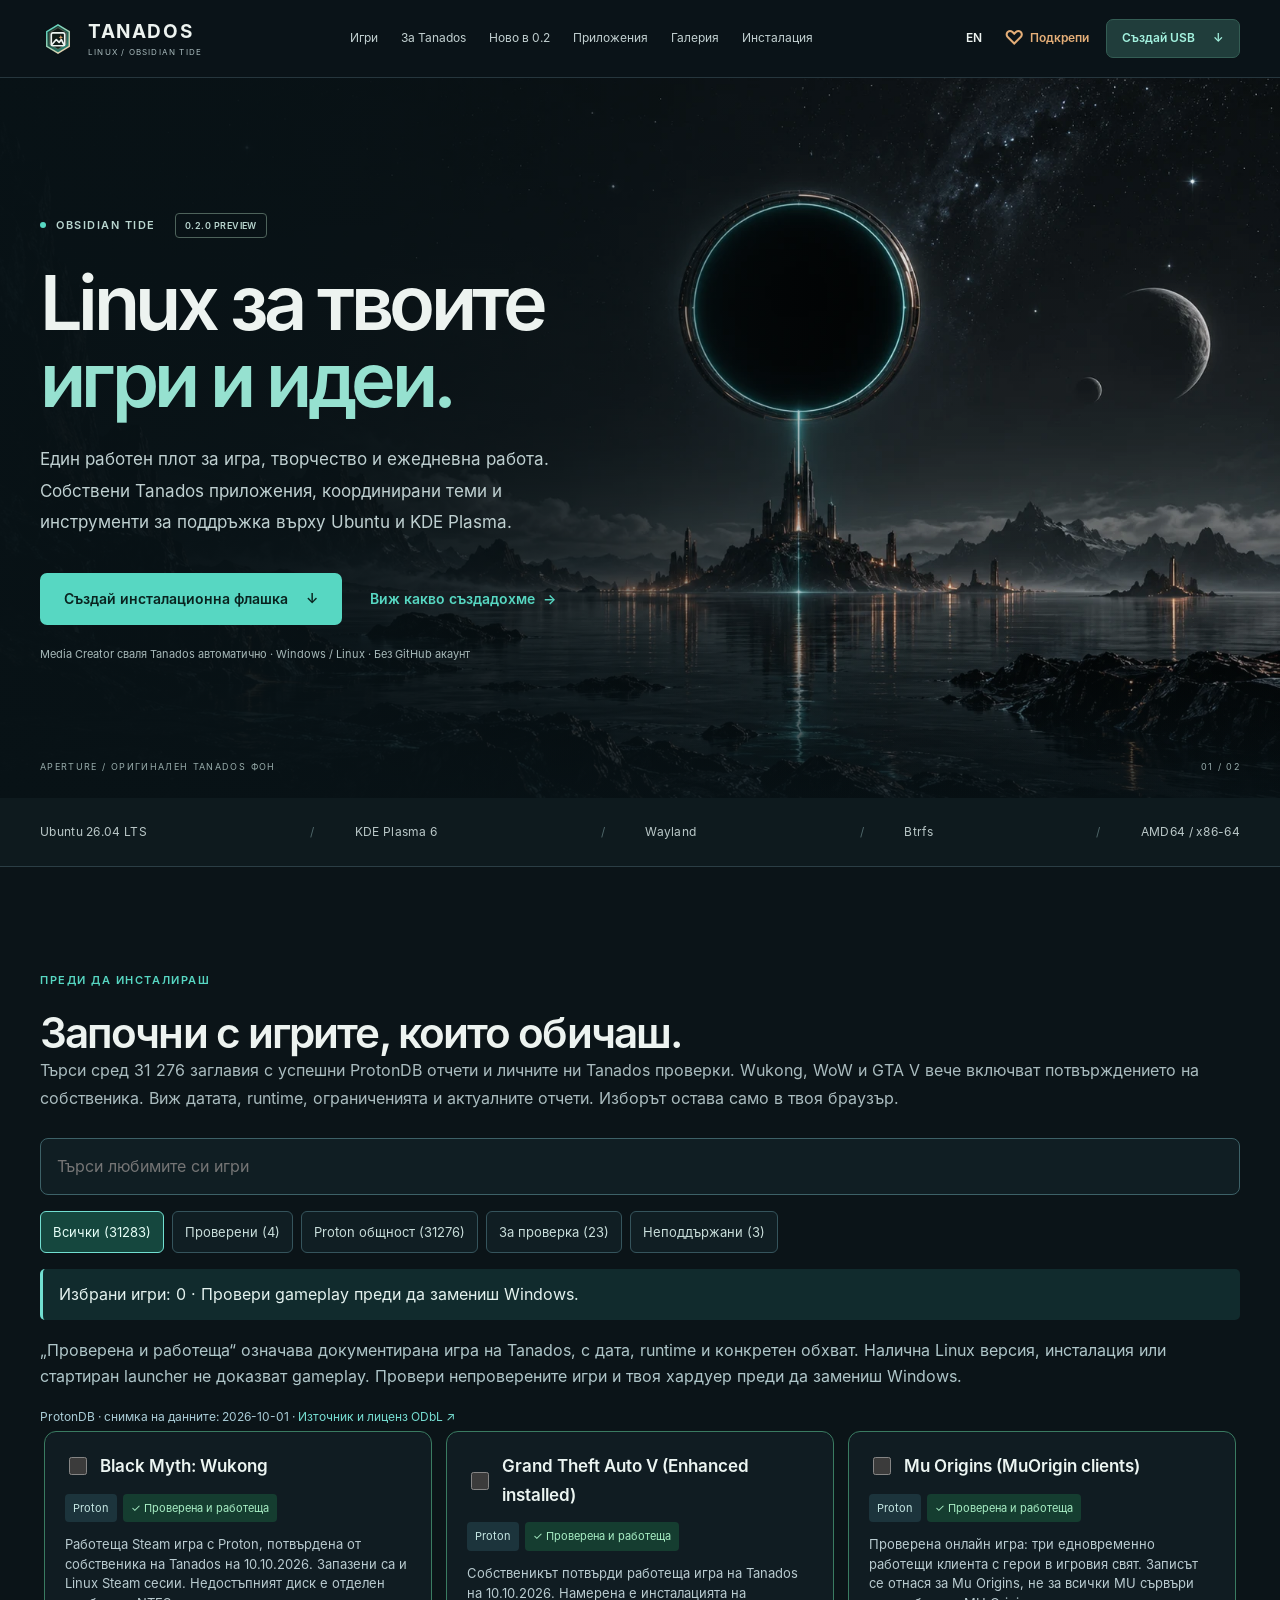
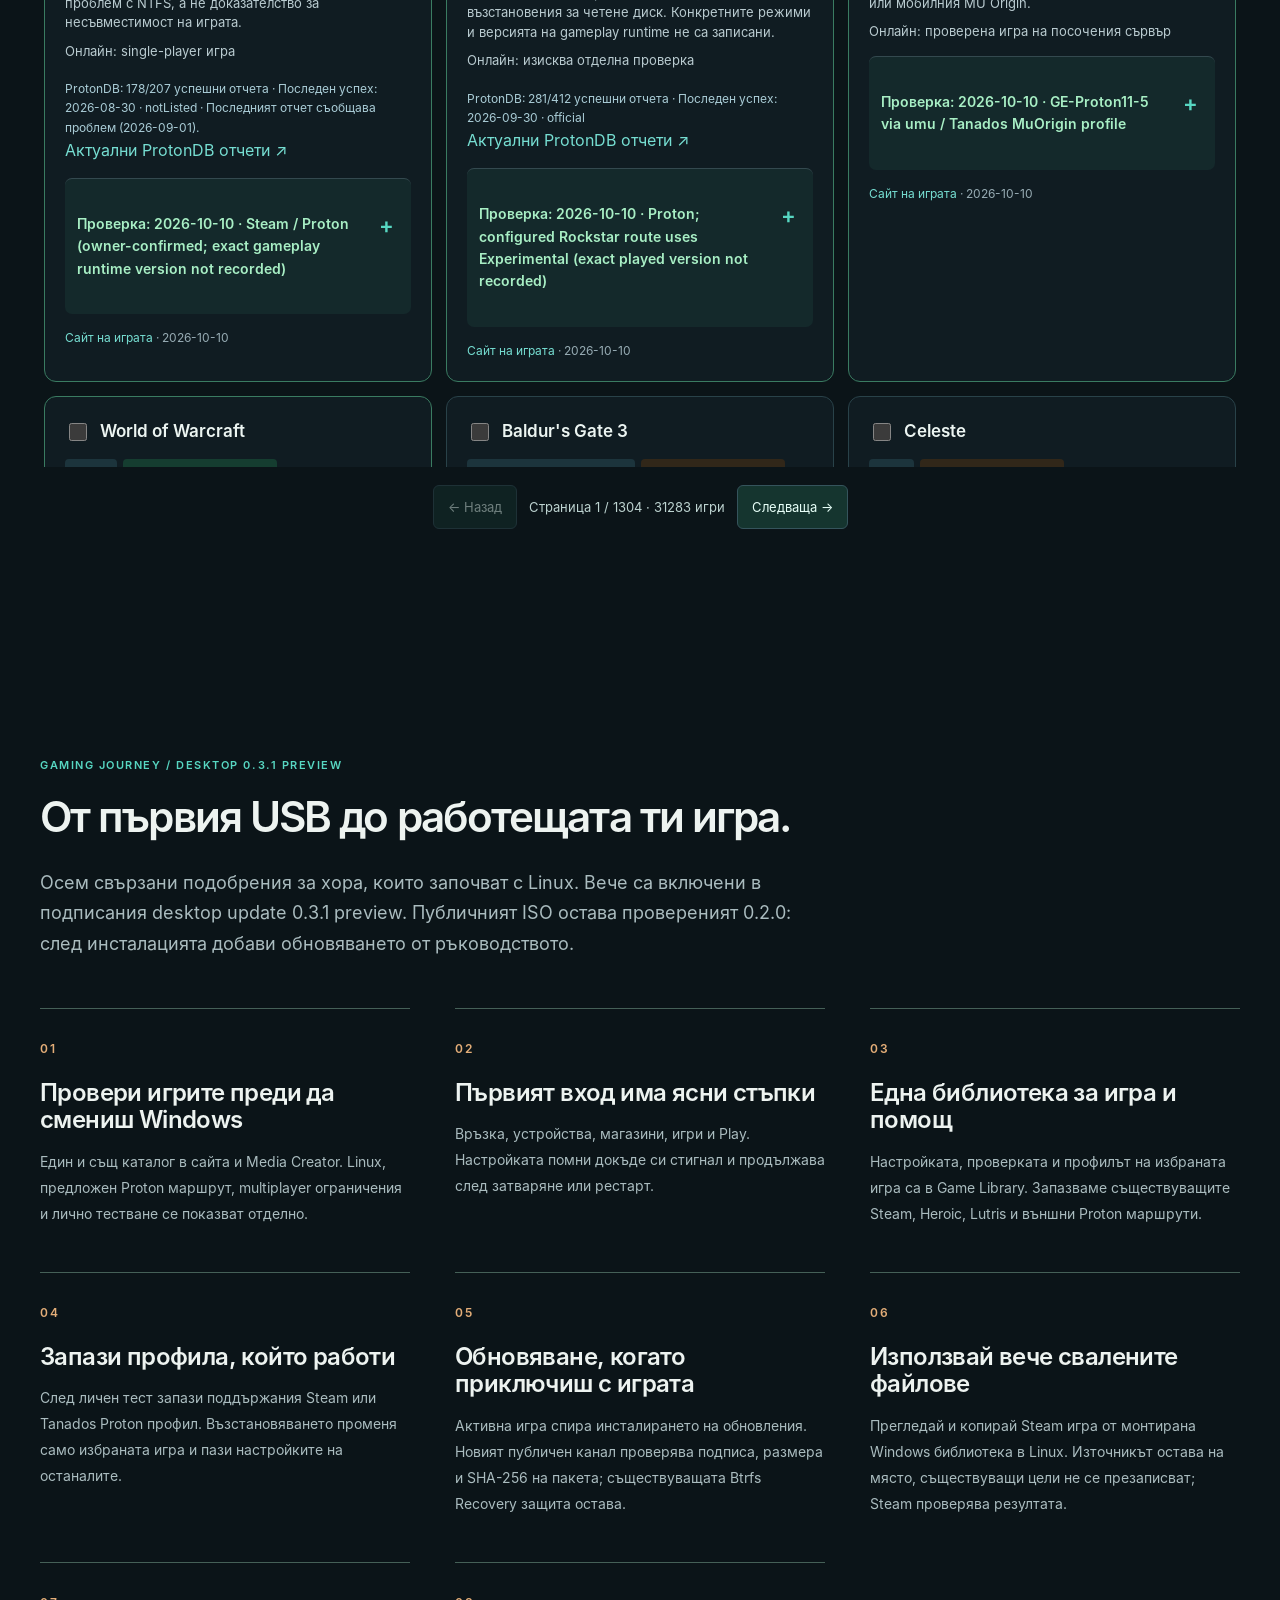
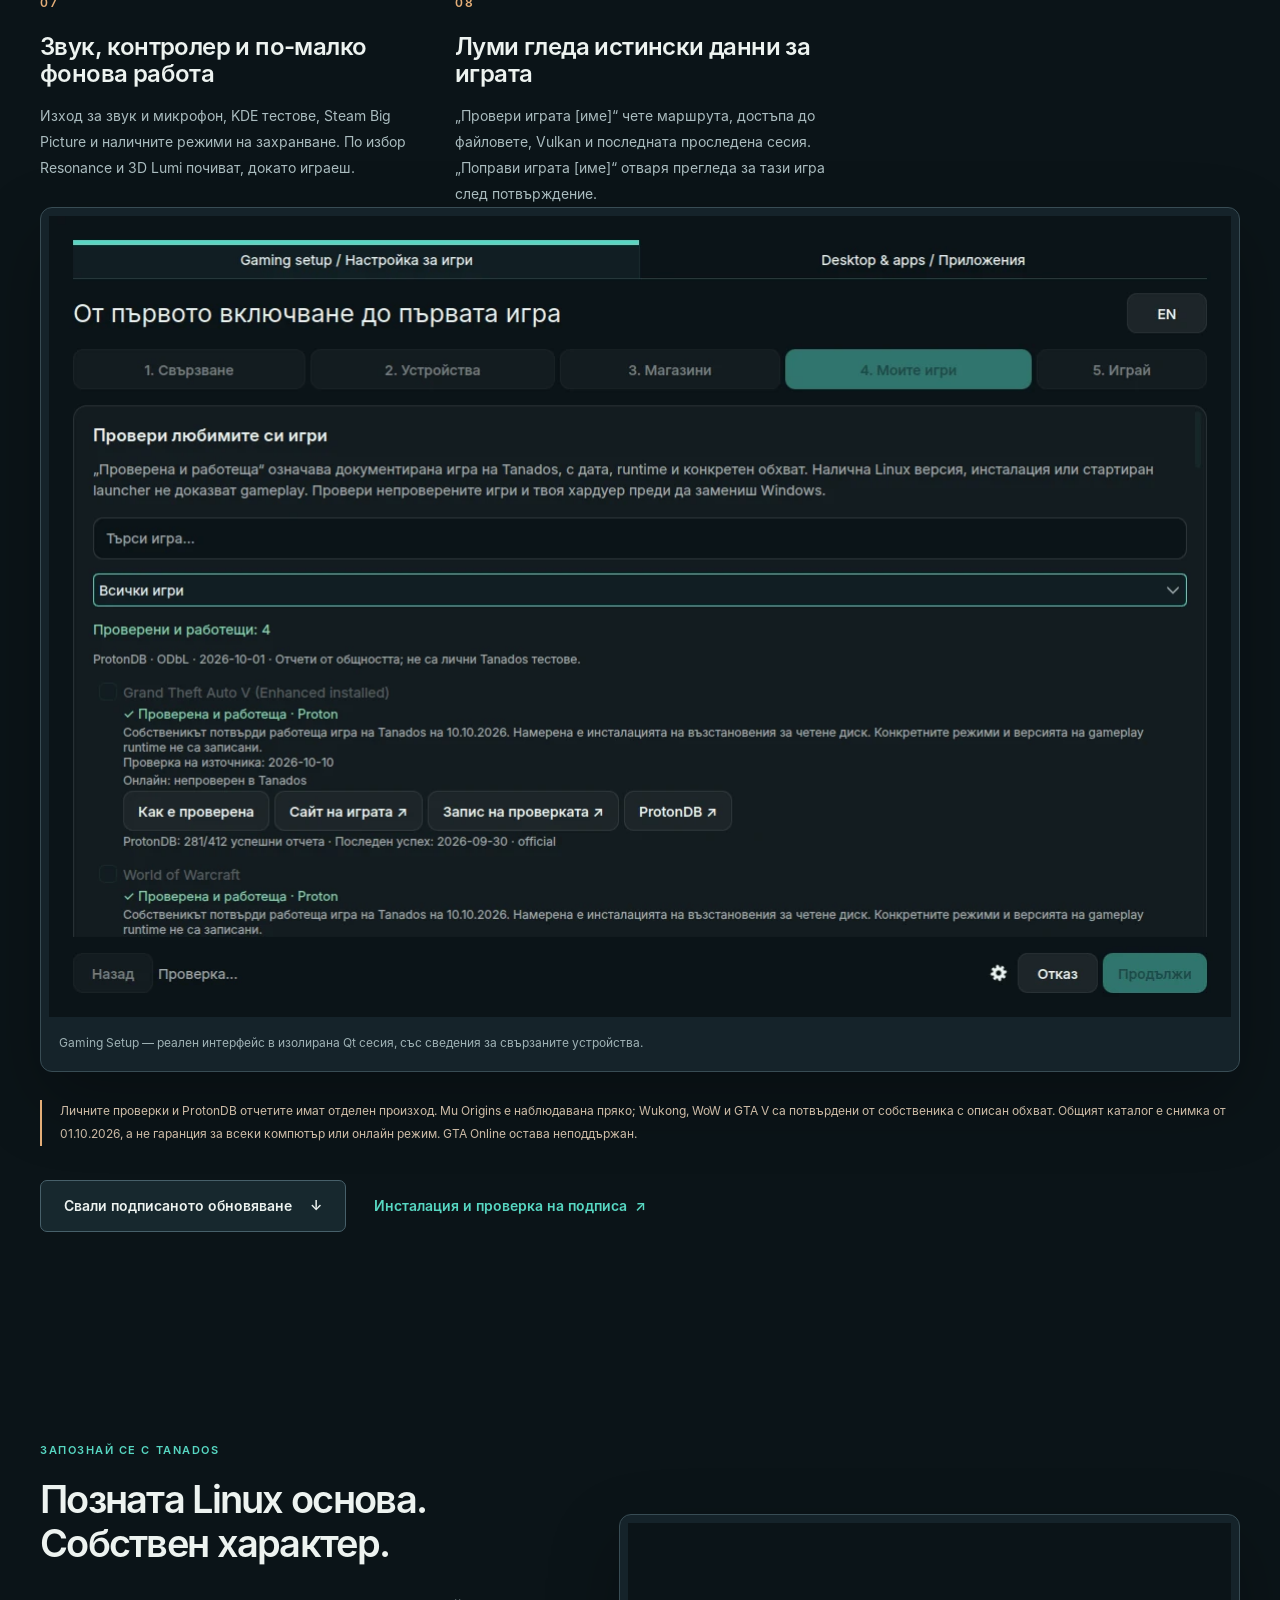
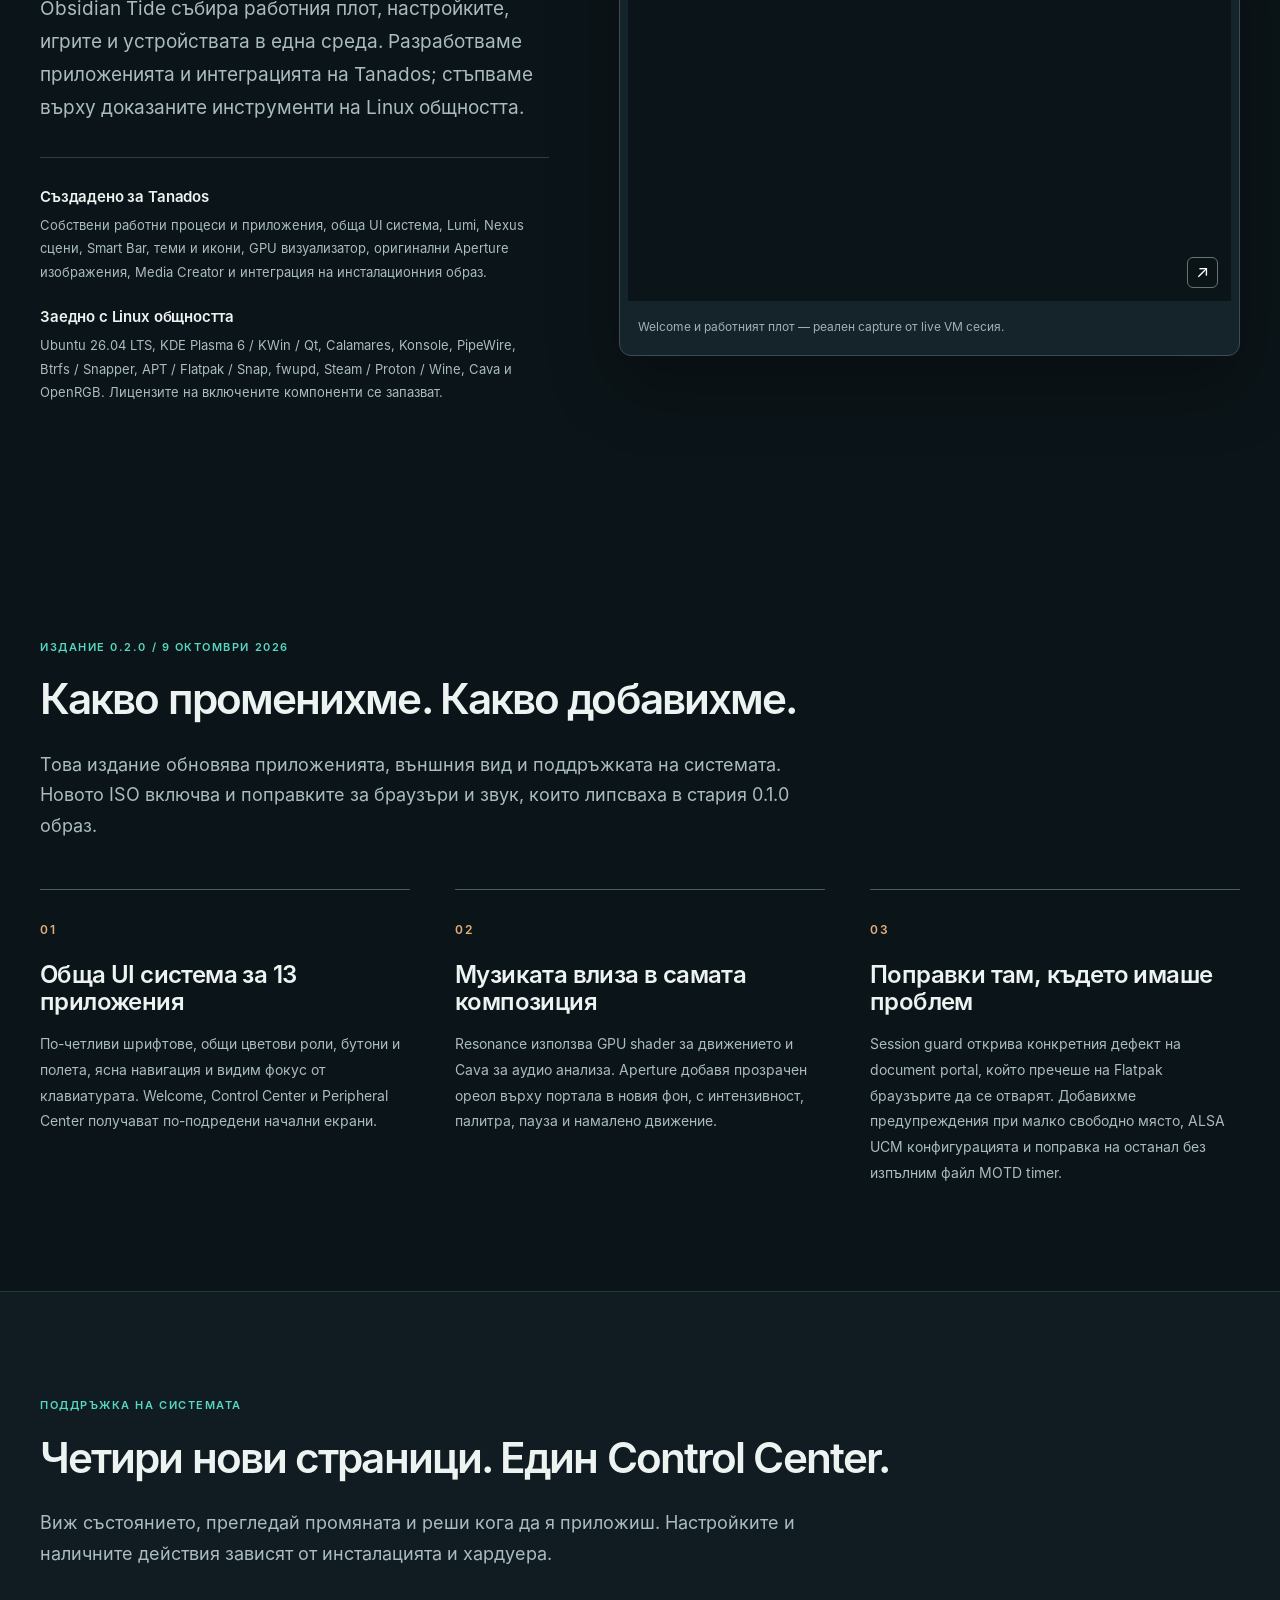
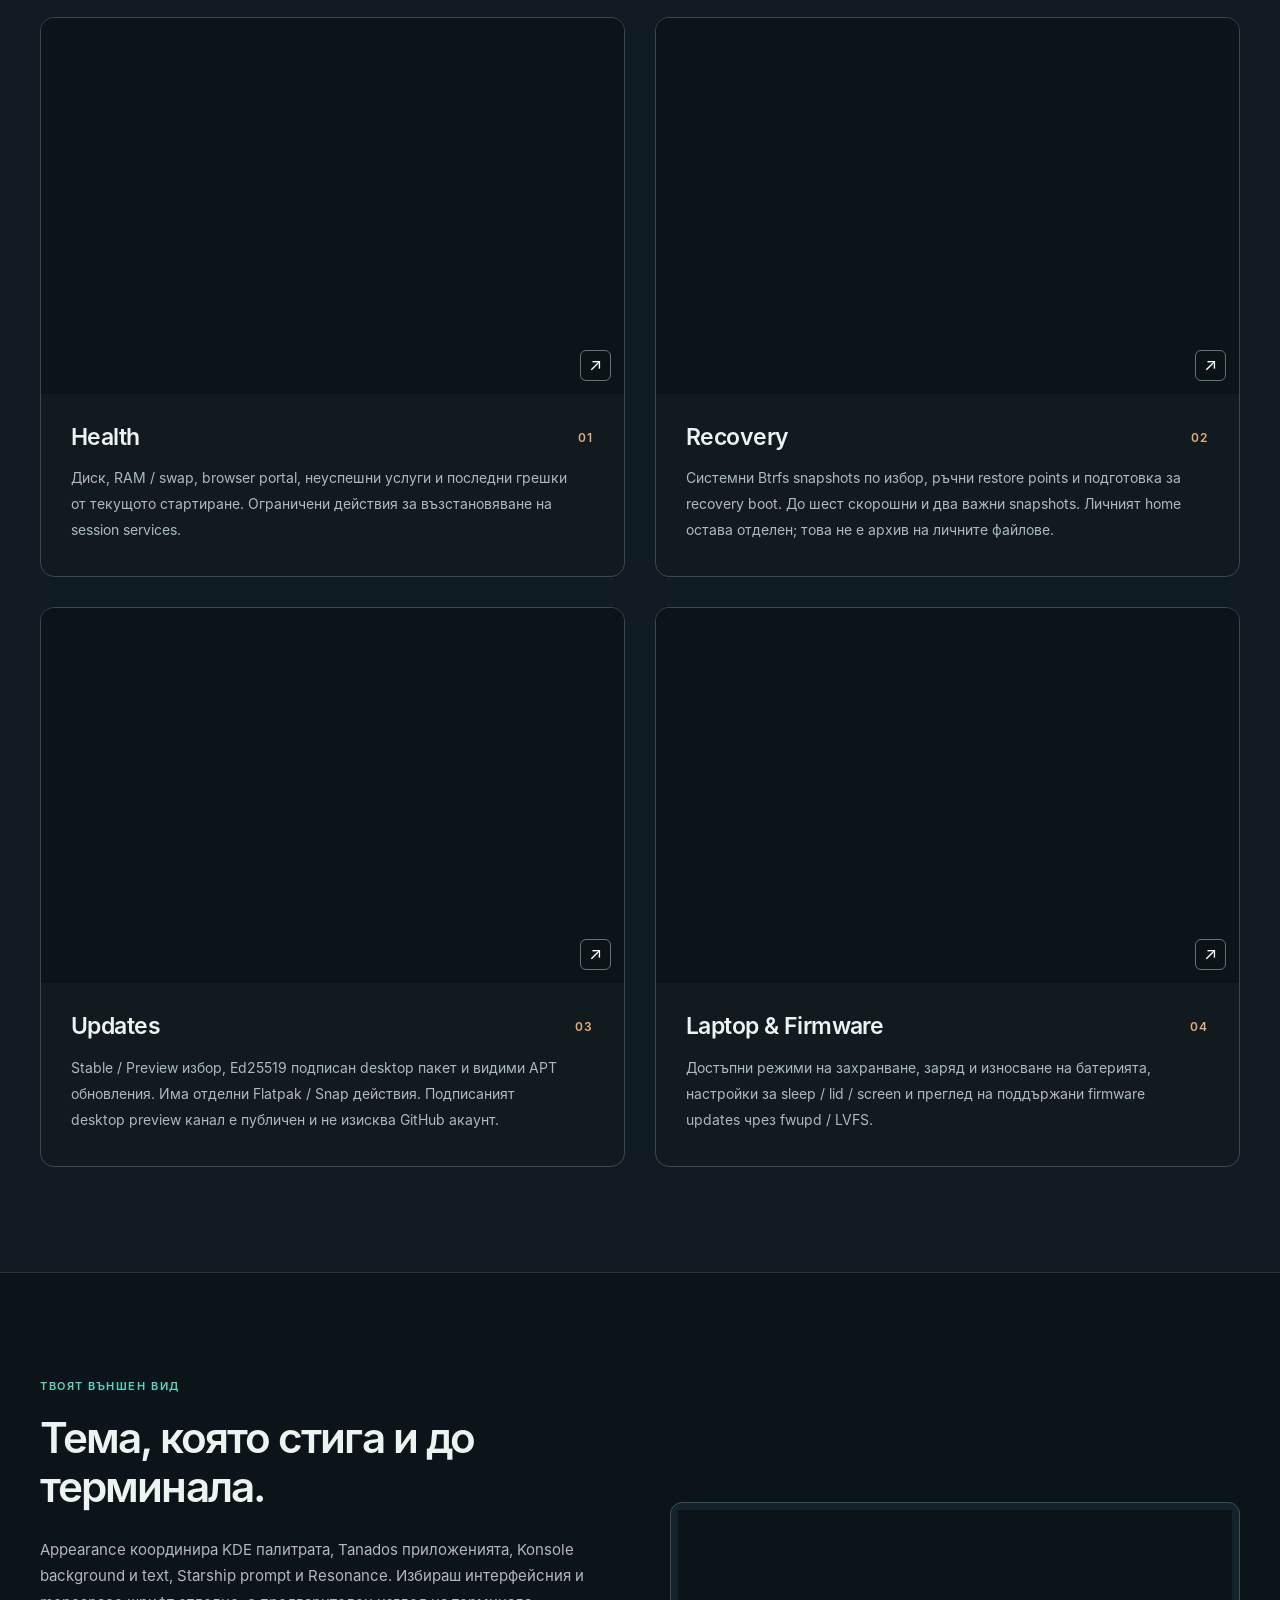
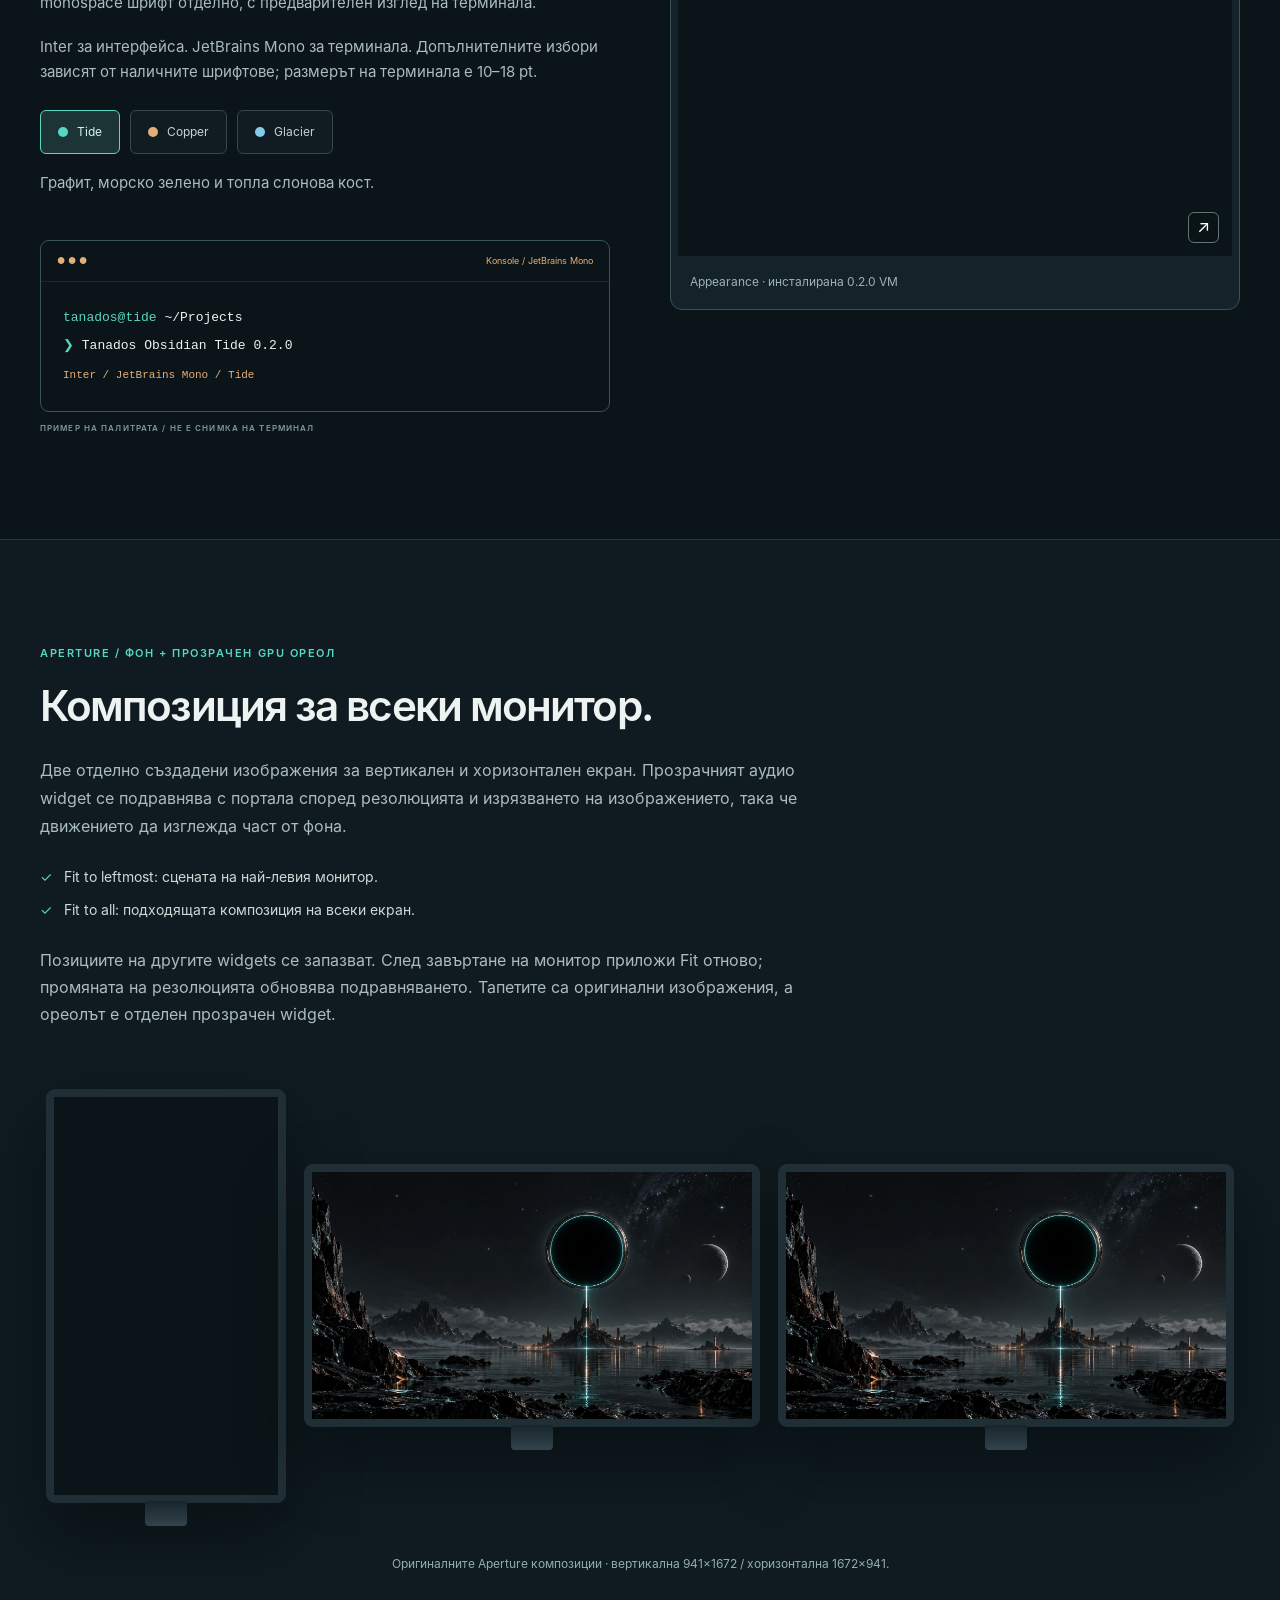
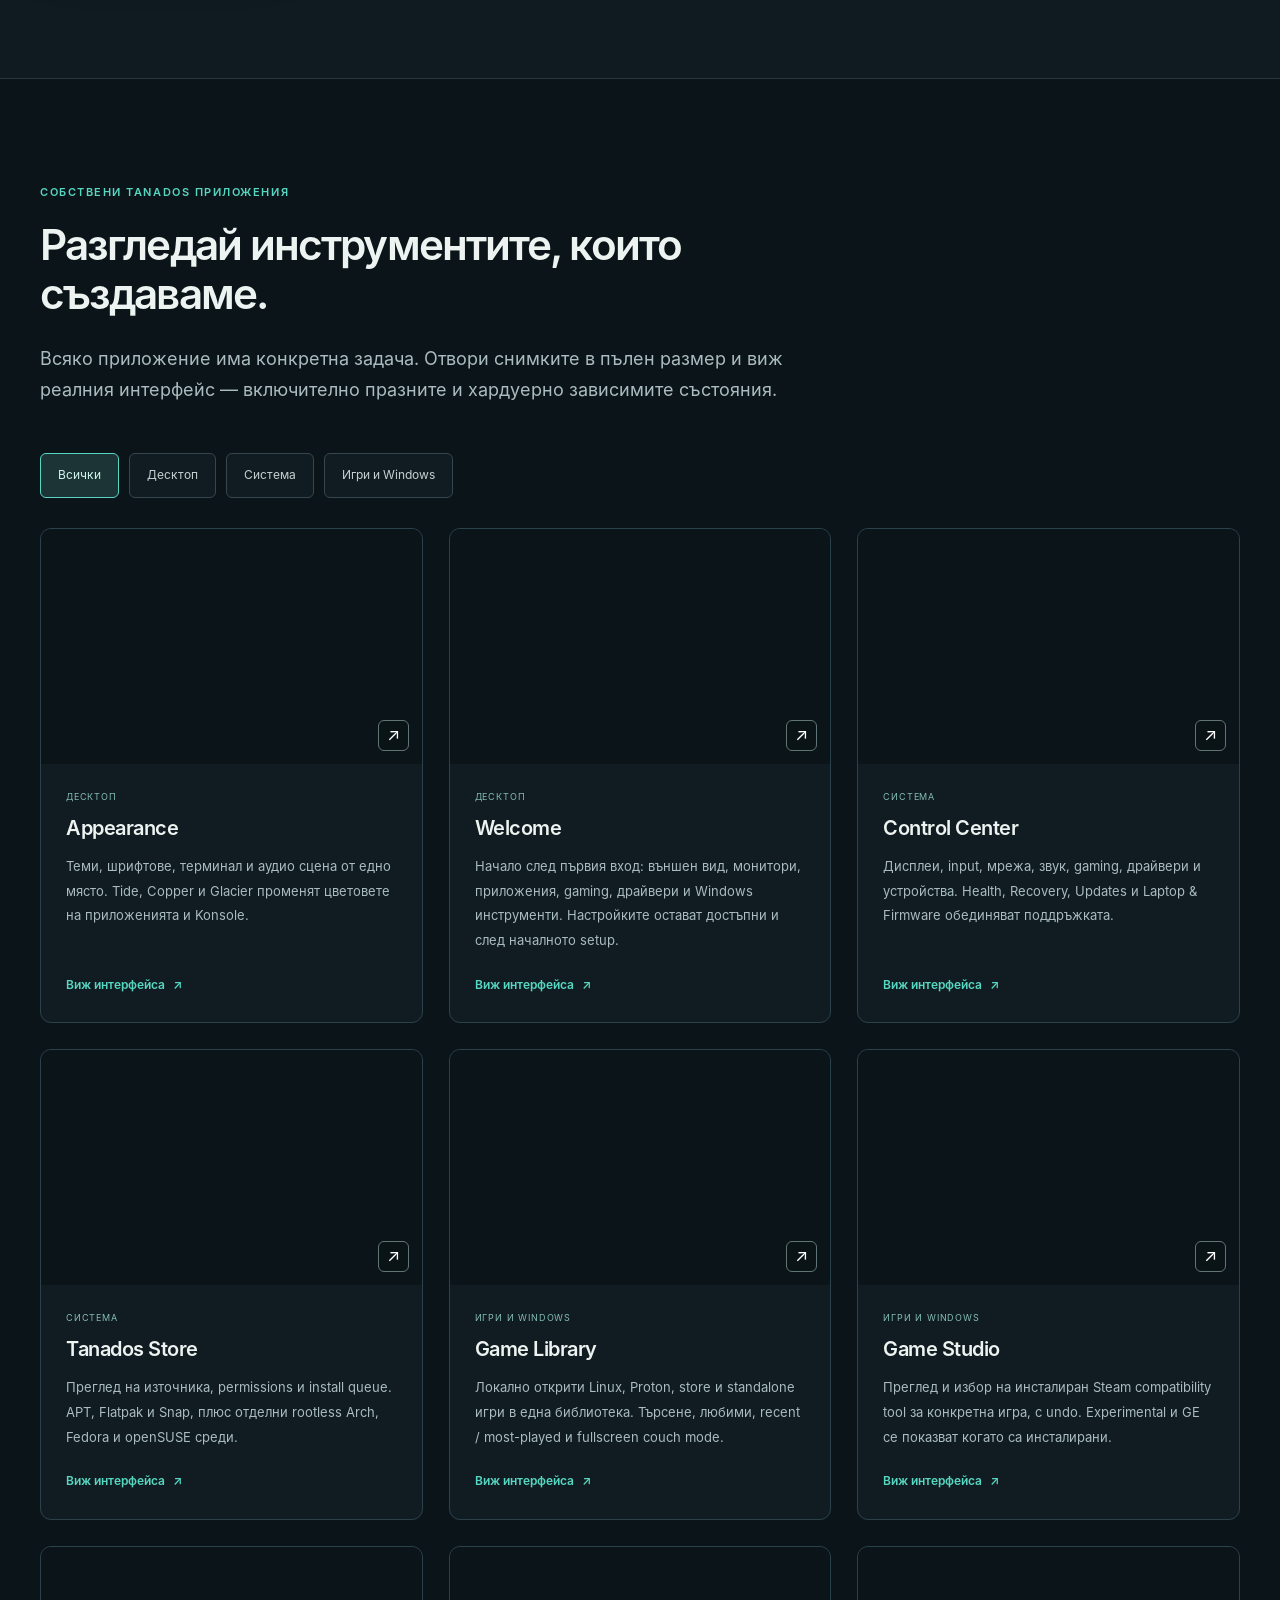
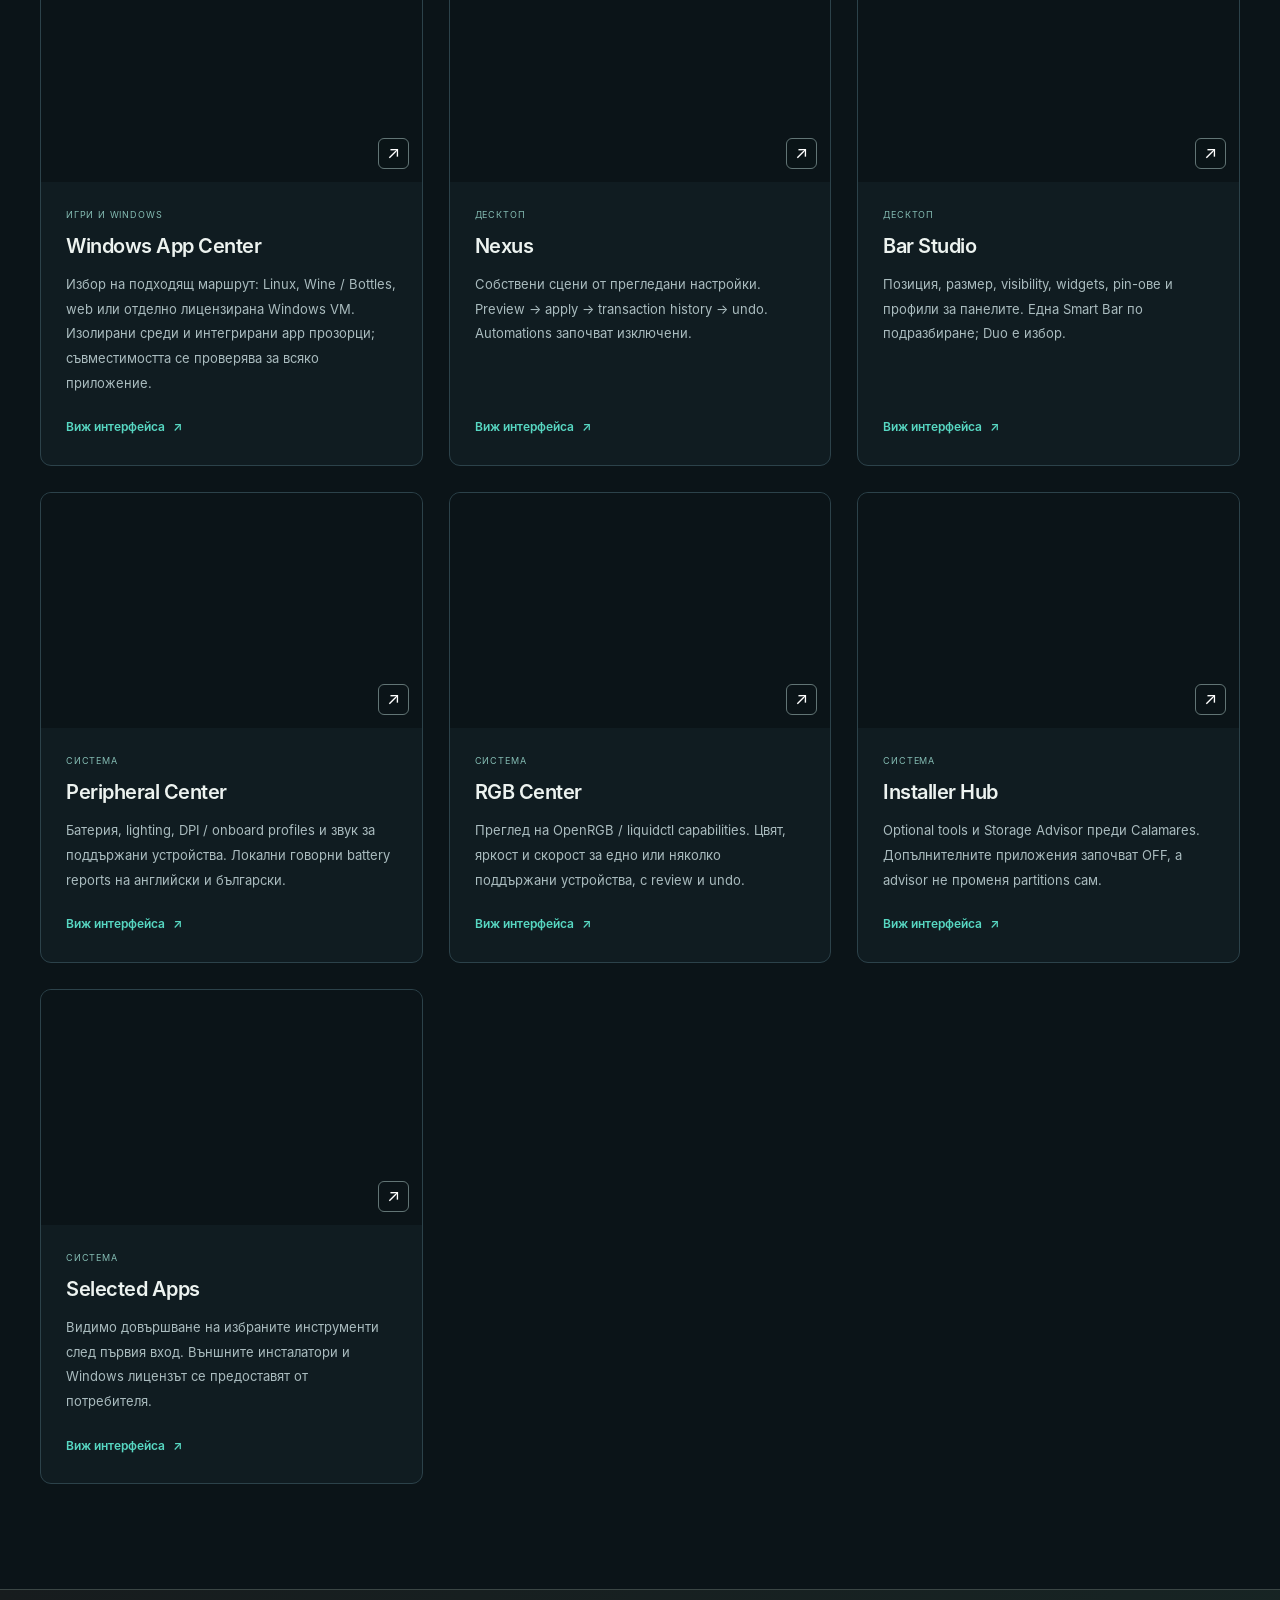
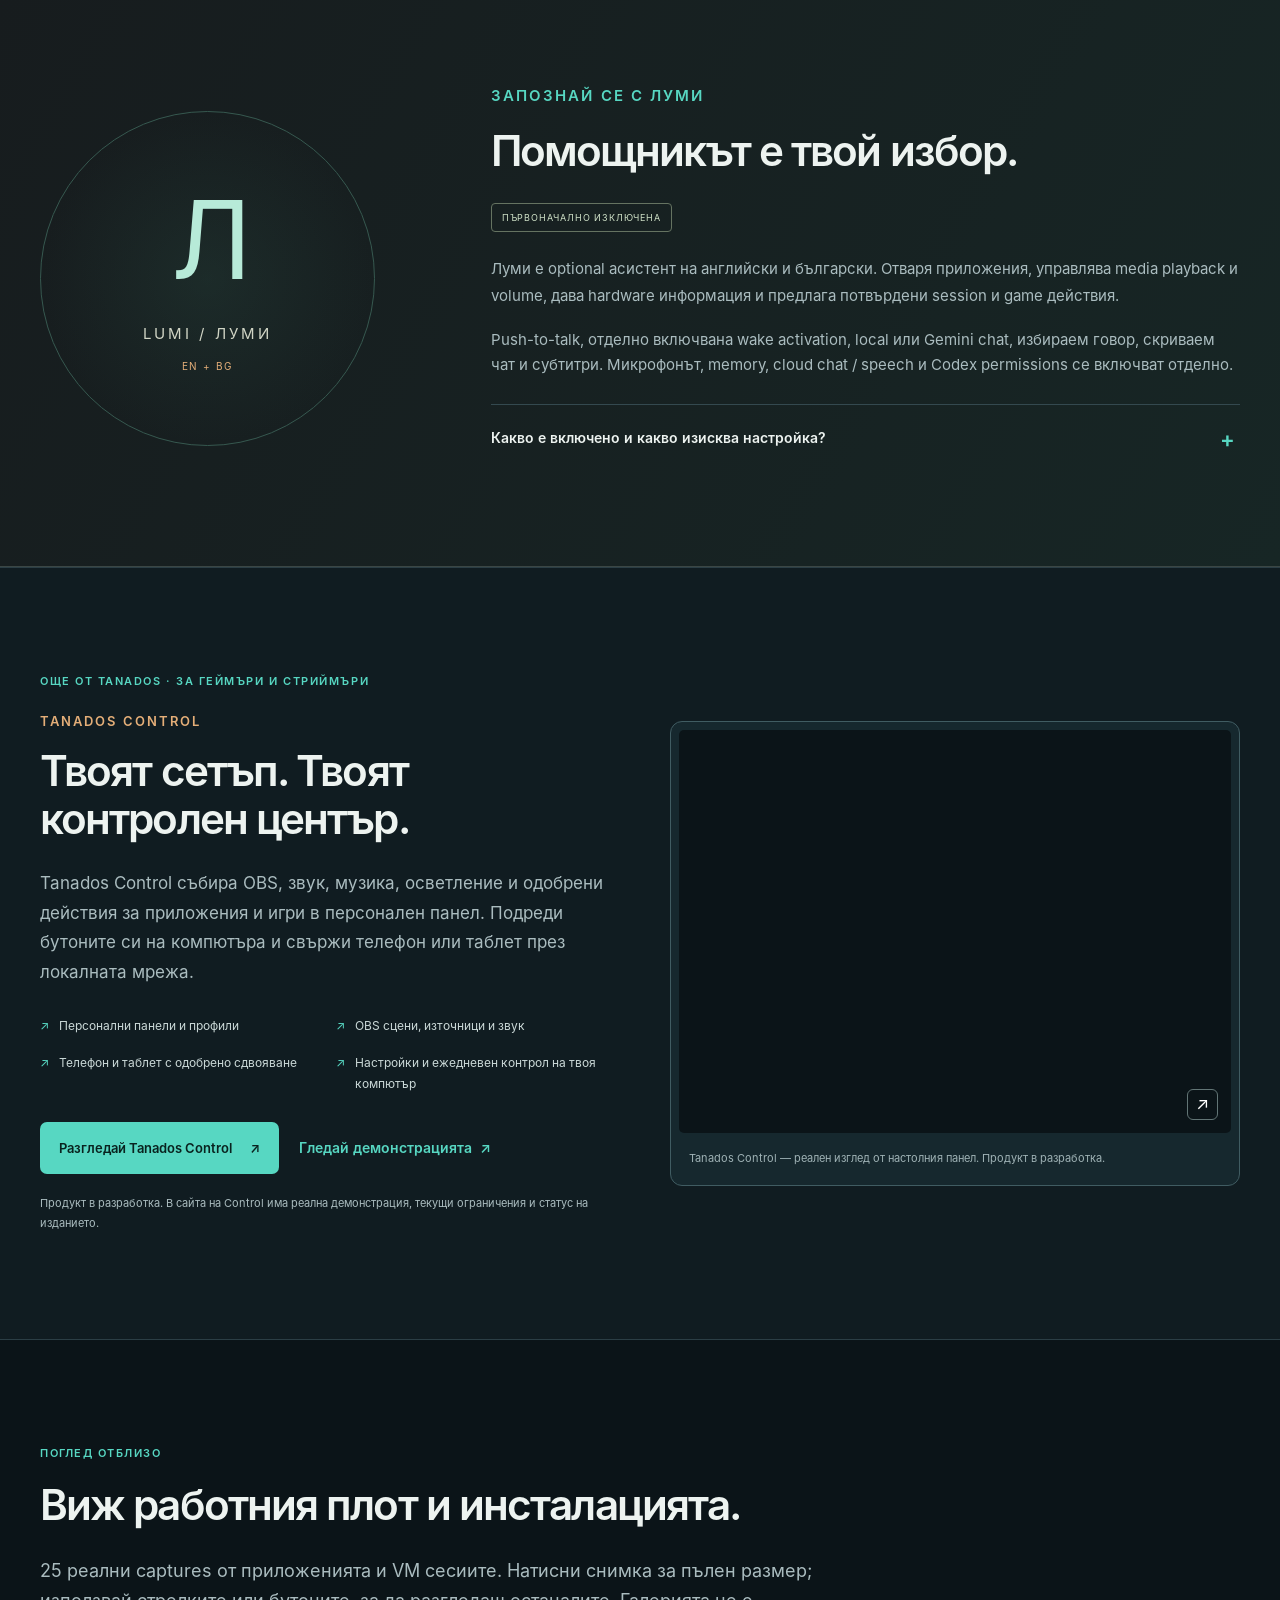
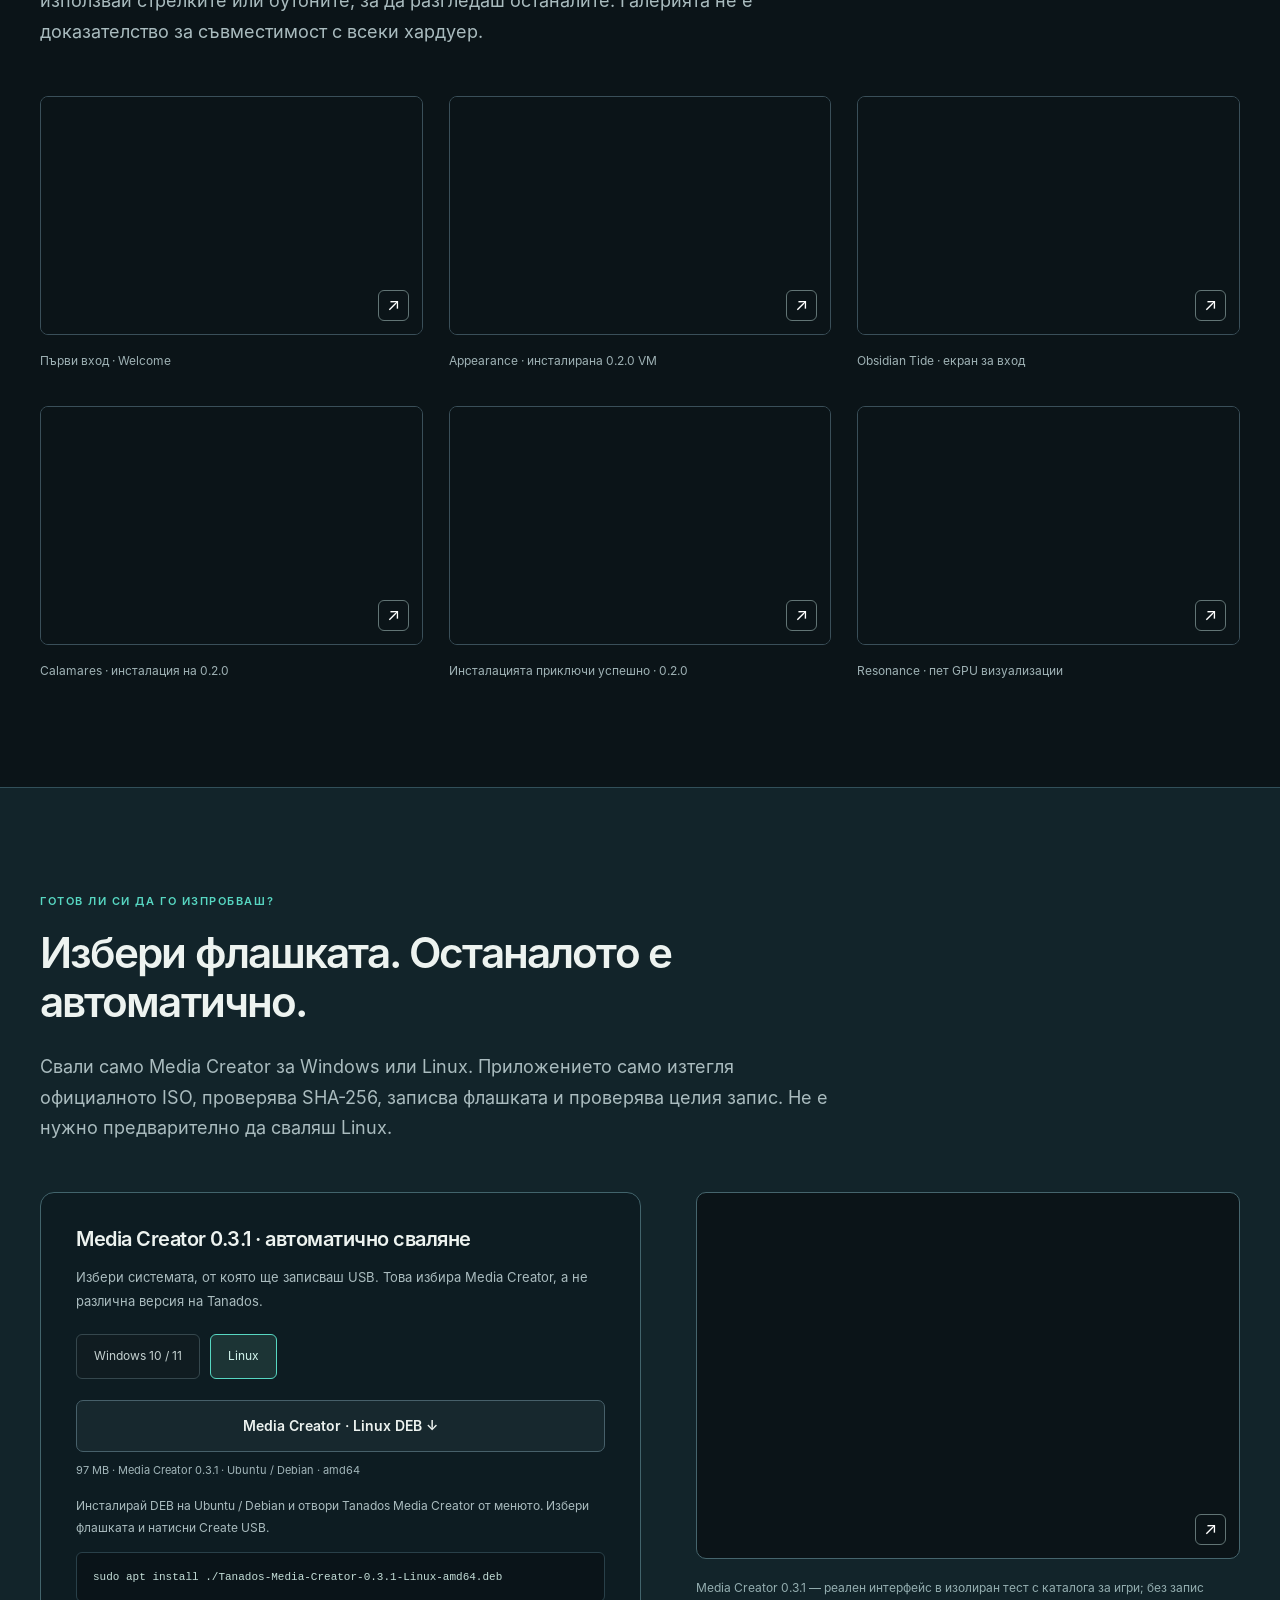
==== commit 06eb64bc: "Document public 0.3.1 installation and compatibility catalog" ====
--- a/index.html
+++ b/index.html
@@ -5,7 +5,7 @@
 <meta http-equiv="Content-Security-Policy" content="default-src 'self'; script-src 'self'; style-src 'self'; img-src 'self' data:; font-src 'self'; connect-src 'self'; object-src 'none'; base-uri 'self'; form-action 'none'">
 <meta property="og:type" content="website"><meta property="og:title" content="Tanados Linux — Obsidian Tide 0.2.0"><meta property="og:description" content="Original apps. Coordinated themes. One Linux desktop. Download one complete ISO."><meta property="og:image" content="https://helldragonpz.github.io/TanadosLinux-Downloads/assets/tide.webp">
 <link rel="canonical" href="https://helldragonpz.github.io/TanadosLinux-Downloads/">
-<title>Tanados Linux — Obsidian Tide 0.2.0</title><link rel="icon" href="assets/mark.svg" type="image/svg+xml"><link rel="stylesheet" href="style.css"><link rel="stylesheet" href="compatibility.css"><script src="compatibility.js" defer></script><script src="app.js" defer></script></head><body data-page="index">
+<title>Tanados Linux — Obsidian Tide 0.2.0</title><link rel="icon" href="assets/mark.svg" type="image/svg+xml"><link rel="stylesheet" href="style.css"><link rel="stylesheet" href="compatibility.css?v=0.3.1"><script src="compatibility.js?v=0.3.1" defer></script><script src="app.js?v=0.3.1" defer></script></head><body data-page="index">
 <a class="skip" href="#main"><span data-i18n="skip">Към съдържанието</span></a><header class="site-header"><div class="wrap header-inner">
 <a class="brand" href="./" aria-label="Tanados Linux"><img src="assets/mark.svg" alt="" width="36" height="36"><span>TANADOS<small>LINUX / OBSIDIAN TIDE</small></span></a>
 <nav class="desktop-nav" aria-label="Main navigation"><a href="#games" data-i18n="gaming.nav">Игри</a><a href="#about"><span data-i18n="nav.about">За Tanados</span></a><a href="#new"><span data-i18n="nav.new">Ново в 0.2</span></a><a href="#apps"><span data-i18n="nav.apps">Приложения</span></a><a href="#gallery"><span data-i18n="nav.gallery">Галерия</span></a><a href="install.html" data-guide-link><span data-i18n="nav.install">Инсталация</span></a></nav>
@@ -13,10 +13,10 @@
 <details class="mobile-nav"><summary><span data-i18n="menu">Меню</span></summary><nav aria-label="Mobile navigation"><a href="#about"><span data-i18n="nav.about">За Tanados</span></a><a href="#new"><span data-i18n="nav.new">Ново в 0.2</span></a><a href="#apps"><span data-i18n="nav.apps">Приложения</span></a><a href="#gallery"><span data-i18n="nav.gallery">Галерия</span></a><a href="#download"><span data-i18n="nav.download">Създай USB</span></a><a href="install.html" data-guide-link><span data-i18n="nav.install">Инсталация</span></a></nav></details></div></div></header><main id="main">
 <section class="hero"><img class="hero-background" src="assets/tide.webp" alt="" width="1672" height="941" fetchpriority="high"><div class="wrap hero-content"><p class="eyebrow"><span class="status-dot"></span> OBSIDIAN TIDE <span class="release-pill">0.2.0 PREVIEW</span></p><h1><span data-i18n="hero.line1">Linux за твоите</span><br><em><span data-i18n="hero.line2">игри и идеи.</span></em></h1><p class="hero-description"><span data-i18n="hero.body">Един работен плот за игра, творчество и ежедневна работа. Собствени Tanados приложения, координирани теми и инструменти за поддръжка върху Ubuntu и KDE Plasma.</span></p><div class="hero-actions"><a class="button primary" href="#download"><span data-i18n="hero.download">Създай инсталационна флашка</span> ↓</a><a class="text-link" href="#new"><span data-i18n="hero.explore">Виж какво създадохме</span> →</a></div><p class="hero-note"><span data-i18n="hero.note">Media Creator сваля Tanados автоматично · Windows / Linux · Без GitHub акаунт</span></p></div><div class="wrap hero-caption"><span data-i18n="hero.art">APERTURE / ОРИГИНАЛЕН TANADOS ФОН</span><span>01 / 02</span></div></section>
 <div class="foundation"><div class="wrap"><span>Ubuntu 26.04 LTS</span><span>KDE Plasma 6</span><span>Wayland</span><span>Btrfs</span><span>AMD64 / x86-64</span></div></div>
-<section class="section wrap" id="games"><div class="section-heading"><p class="eyebrow" data-i18n="gaming.label">ПРЕДИ ДА ИНСТАЛИРАШ</p><h2 data-i18n="gaming.title">Започни с игрите, които обичаш.</h2><p data-i18n="gaming.body">Търси сред 31 276 заглавия с успешни ProtonDB отчети и личните ни Tanados проверки. Wukong, WoW и GTA V вече включват потвърждението на собственика. Виж датата, runtime, ограниченията и актуалните отчети. Изборът остава само в твоя браузър.</p></div><div id="game-compatibility" aria-live="polite" data-i18n="gaming.loading">Зареждане на каталога…</div></section><section class="section wrap" id="gaming-journey"><div class="section-heading"><p class="eyebrow"><span data-i18n="journey.label">GAMING JOURNEY / DESKTOP 0.3.0 PREVIEW</span></p><h2><span data-i18n="journey.title">От първия USB до работещата ти игра.</span></h2></div><p class="section-intro"><span data-i18n="journey.body">Осем свързани подобрения за хора, които започват с Linux. Вече са включени в подписания desktop update 0.3.0 preview. Публичният ISO остава провереният 0.2.0: след инсталацията добави обновяването от ръководството.</span></p><div class="release-changes"><article><span class="index">01</span><h3><span data-i18n="journey.1.title">Провери игрите преди да смениш Windows</span></h3><p><span data-i18n="journey.1.body">Един и същ каталог в сайта и Media Creator. Linux, предложен Proton маршрут, multiplayer ограничения и лично тестване се показват отделно.</span></p></article><article><span class="index">02</span><h3><span data-i18n="journey.2.title">Първият вход има ясни стъпки</span></h3><p><span data-i18n="journey.2.body">Връзка, устройства, магазини, игри и Play. Настройката помни докъде си стигнал и продължава след затваряне или рестарт.</span></p></article><article><span class="index">03</span><h3><span data-i18n="journey.3.title">Една библиотека за игра и помощ</span></h3><p><span data-i18n="journey.3.body">Настройката, проверката и профилът на избраната игра са в Game Library. Запазваме съществуващите Steam, Heroic, Lutris и външни Proton маршрути.</span></p></article><article><span class="index">04</span><h3><span data-i18n="journey.4.title">Запази профила, който работи</span></h3><p><span data-i18n="journey.4.body">След личен тест запази поддържания Steam или Tanados Proton профил. Възстановяването променя само избраната игра и пази настройките на останалите.</span></p></article><article><span class="index">05</span><h3><span data-i18n="journey.5.title">Обновяване, когато приключиш с играта</span></h3><p><span data-i18n="journey.5.body">Активна игра спира инсталирането на обновления. Новият публичен канал проверява подписа, размера и SHA-256 на пакета; съществуващата Btrfs Recovery защита остава.</span></p></article><article><span class="index">06</span><h3><span data-i18n="journey.6.title">Използвай вече свалените файлове</span></h3><p><span data-i18n="journey.6.body">Прегледай и копирай Steam игра от монтирана Windows библиотека в Linux. Източникът остава на място, съществуващи цели не се презаписват; Steam проверява резултата.</span></p></article><article><span class="index">07</span><h3><span data-i18n="journey.7.title">Звук, контролер и по-малко фонова работа</span></h3><p><span data-i18n="journey.7.body">Изход за звук и микрофон, KDE тестове, Steam Big Picture и наличните режими на захранване. По избор Resonance и 3D Lumi почиват, докато играеш.</span></p></article><article><span class="index">08</span><h3><span data-i18n="journey.8.title">Луми гледа истински данни за играта</span></h3><p><span data-i18n="journey.8.body">„Провери играта [име]“ чете маршрута, достъпа до файловете, Vulkan и последната проследена сесия. „Поправи играта [име]“ отваря прегледа за тази игра след потвърждение.</span></p></article></div><figure class="desktop-frame"><button class="shot" data-shot="screens/gaming-setup.webp" data-caption="journey.capture" type="button"><img src="assets/screens/gaming-setup.webp" width="1180" height="800" alt="Gaming Setup" loading="lazy"></button><figcaption><span data-i18n="journey.capture">Gaming Setup — реален интерфейс в изолирана Qt сесия, със сведения за свързаните устройства.</span></figcaption></figure><p class="notice"><span data-i18n="journey.limits">Личните проверки и ProtonDB отчетите имат отделен произход. Mu Origins е наблюдавана пряко; Wukong, WoW и GTA V са потвърдени от собственика с описан обхват. Общият каталог е снимка от 01.10.2026, а не гаранция за всеки компютър или онлайн режим. GTA Online остава неподдържан.</span></p><div class="hero-actions"><a class="button secondary" href="https://github.com/helldragonpz/TanadosLinux-Downloads/releases/download/v0.3.1-desktop-preview/Tanados-Gaming-Journey-0.3.1-Linux-amd64.tar.gz"><span data-i18n="journey.download">Свали подписаното обновяване</span> ↓</a><a class="text-link" href="https://github.com/helldragonpz/TanadosLinux-Downloads/blob/main/GAMING-JOURNEY.md"><span data-i18n="journey.guide">Инсталация и проверка на подписа</span> ↗</a></div></section>
+<section class="section wrap" id="games"><div class="section-heading"><p class="eyebrow" data-i18n="gaming.label">ПРЕДИ ДА ИНСТАЛИРАШ</p><h2 data-i18n="gaming.title">Започни с игрите, които обичаш.</h2><p data-i18n="gaming.body">Търси сред 31 276 заглавия с успешни ProtonDB отчети и личните ни Tanados проверки. Wukong, WoW и GTA V вече включват потвърждението на собственика. Виж датата, runtime, ограниченията и актуалните отчети. Изборът остава само в твоя браузър.</p></div><div id="game-compatibility" aria-live="polite" data-i18n="gaming.loading">Зареждане на каталога…</div></section><section class="section wrap" id="gaming-journey"><div class="section-heading"><p class="eyebrow"><span data-i18n="journey.label">GAMING JOURNEY / DESKTOP 0.3.1 PREVIEW</span></p><h2><span data-i18n="journey.title">От първия USB до работещата ти игра.</span></h2></div><p class="section-intro"><span data-i18n="journey.body">Осем свързани подобрения за хора, които започват с Linux. Вече са включени в подписания desktop update 0.3.1 preview. Публичният ISO остава провереният 0.2.0: след инсталацията добави обновяването от ръководството.</span></p><div class="release-changes"><article><span class="index">01</span><h3><span data-i18n="journey.1.title">Провери игрите преди да смениш Windows</span></h3><p><span data-i18n="journey.1.body">Един и същ каталог в сайта и Media Creator. Linux, предложен Proton маршрут, multiplayer ограничения и лично тестване се показват отделно.</span></p></article><article><span class="index">02</span><h3><span data-i18n="journey.2.title">Първият вход има ясни стъпки</span></h3><p><span data-i18n="journey.2.body">Връзка, устройства, магазини, игри и Play. Настройката помни докъде си стигнал и продължава след затваряне или рестарт.</span></p></article><article><span class="index">03</span><h3><span data-i18n="journey.3.title">Една библиотека за игра и помощ</span></h3><p><span data-i18n="journey.3.body">Настройката, проверката и профилът на избраната игра са в Game Library. Запазваме съществуващите Steam, Heroic, Lutris и външни Proton маршрути.</span></p></article><article><span class="index">04</span><h3><span data-i18n="journey.4.title">Запази профила, който работи</span></h3><p><span data-i18n="journey.4.body">След личен тест запази поддържания Steam или Tanados Proton профил. Възстановяването променя само избраната игра и пази настройките на останалите.</span></p></article><article><span class="index">05</span><h3><span data-i18n="journey.5.title">Обновяване, когато приключиш с играта</span></h3><p><span data-i18n="journey.5.body">Активна игра спира инсталирането на обновления. Новият публичен канал проверява подписа, размера и SHA-256 на пакета; съществуващата Btrfs Recovery защита остава.</span></p></article><article><span class="index">06</span><h3><span data-i18n="journey.6.title">Използвай вече свалените файлове</span></h3><p><span data-i18n="journey.6.body">Прегледай и копирай Steam игра от монтирана Windows библиотека в Linux. Източникът остава на място, съществуващи цели не се презаписват; Steam проверява резултата.</span></p></article><article><span class="index">07</span><h3><span data-i18n="journey.7.title">Звук, контролер и по-малко фонова работа</span></h3><p><span data-i18n="journey.7.body">Изход за звук и микрофон, KDE тестове, Steam Big Picture и наличните режими на захранване. По избор Resonance и 3D Lumi почиват, докато играеш.</span></p></article><article><span class="index">08</span><h3><span data-i18n="journey.8.title">Луми гледа истински данни за играта</span></h3><p><span data-i18n="journey.8.body">„Провери играта [име]“ чете маршрута, достъпа до файловете, Vulkan и последната проследена сесия. „Поправи играта [име]“ отваря прегледа за тази игра след потвърждение.</span></p></article></div><figure class="desktop-frame"><button class="shot" data-shot="screens/gaming-setup.webp" data-caption="journey.capture" type="button"><img src="assets/screens/gaming-setup.webp" width="1180" height="800" alt="Gaming Setup" loading="lazy"></button><figcaption><span data-i18n="journey.capture">Gaming Setup — реален интерфейс в изолирана Qt сесия, със сведения за свързаните устройства.</span></figcaption></figure><p class="notice"><span data-i18n="journey.limits">Личните проверки и ProtonDB отчетите имат отделен произход. Mu Origins е наблюдавана пряко; Wukong, WoW и GTA V са потвърдени от собственика с описан обхват. Общият каталог е снимка от 01.10.2026, а не гаранция за всеки компютър или онлайн режим. GTA Online остава неподдържан.</span></p><div class="hero-actions"><a class="button secondary" href="https://github.com/helldragonpz/TanadosLinux-Downloads/releases/download/v0.3.1-desktop-preview/Tanados-Gaming-Journey-0.3.1-Linux-amd64.tar.gz"><span data-i18n="journey.download">Свали подписаното обновяване</span> ↓</a><a class="text-link" href="https://github.com/helldragonpz/TanadosLinux-Downloads/blob/main/GAMING-JOURNEY.md"><span data-i18n="journey.guide">Инсталация и проверка на подписа</span> ↗</a></div></section>
 <section class="section wrap about" id="about"><div class="about-copy"><div class="section-heading"><p class="eyebrow"><span data-i18n="about.label">ЗАПОЗНАЙ СЕ С TANADOS</span></p><h2><span data-i18n="about.title">Позната Linux основа. Собствен характер.</span></h2></div><p class="lead"><span data-i18n="about.body">Obsidian Tide събира работния плот, настройките, игрите и устройствата в една среда. Разработваме приложенията и интеграцията на Tanados; стъпваме върху доказаните инструменти на Linux общността.</span></p><div class="ownership"><h3><span data-i18n="about.originalTitle">Създадено за Tanados</span></h3><p class=""><span data-i18n="about.original">Собствени работни процеси и приложения, обща UI система, Lumi, Nexus сцени, Smart Bar, теми и икони, GPU визуализатор, оригинални Aperture изображения, Media Creator и интеграция на инсталационния образ.</span></p><h3><span data-i18n="about.foundationTitle">Заедно с Linux общността</span></h3><p class=""><span data-i18n="about.foundation">Ubuntu 26.04 LTS, KDE Plasma 6 / KWin / Qt, Calamares, Konsole, PipeWire, Btrfs / Snapper, APT / Flatpak / Snap, fwupd, Steam / Proton / Wine, Cava и OpenRGB. Лицензите на включените компоненти се запазват.</span></p></div></div><figure class="desktop-frame"><a class="shot " href="assets/screens/first-boot.webp" data-shot="screens/first-boot.webp" data-caption="shot.first-boot" aria-label="Първи вход · Welcome"><img src="assets/screens/first-boot.webp" alt="Първи вход · Welcome" data-alt="shot.first-boot" width="1280" height="800" loading="lazy" decoding="async"><span class="shot-open" aria-hidden="true">↗</span></a><figcaption><span data-i18n="about.capture">Welcome и работният плот — реален capture от live VM сесия.</span></figcaption></figure></section>
 <section class="section wrap" id="new"><div class="section-heading"><p class="eyebrow"><span data-i18n="new.label">ИЗДАНИЕ 0.2.0 / 9 ОКТОМВРИ 2026</span></p><h2><span data-i18n="new.title">Какво променихме. Какво добавихме.</span></h2></div><p class="section-intro"><span data-i18n="new.body">Това издание обновява приложенията, външния вид и поддръжката на системата. Новото ISO включва и поправките за браузъри и звук, които липсваха в стария 0.1.0 образ.</span></p><div class="release-changes"><article><span class="index">01</span><h3><span data-i18n="new.uiTitle">Обща UI система за 13 приложения</span></h3><p class=""><span data-i18n="new.ui">По-четливи шрифтове, общи цветови роли, бутони и полета, ясна навигация и видим фокус от клавиатурата. Welcome, Control Center и Peripheral Center получават по-подредени начални екрани.</span></p></article><article><span class="index">02</span><h3><span data-i18n="new.audioTitle">Музиката влиза в самата композиция</span></h3><p class=""><span data-i18n="new.audio">Resonance използва GPU shader за движението и Cava за аудио анализа. Aperture добавя прозрачен ореол върху портала в новия фон, с интензивност, палитра, пауза и намалено движение.</span></p></article><article><span class="index">03</span><h3><span data-i18n="new.fixesTitle">Поправки там, където имаше проблем</span></h3><p class=""><span data-i18n="new.fixes">Session guard открива конкретния дефект на document portal, който пречеше на Flatpak браузърите да се отварят. Добавихме предупреждения при малко свободно място, ALSA UCM конфигурацията и поправка на останал без изпълним файл MOTD timer.</span></p></article></div></section>
-<section class="section system-section" id="system"><div class="wrap"><div class="section-heading"><p class="eyebrow"><span data-i18n="system.label">ПОДДРЪЖКА НА СИСТЕМАТА</span></p><h2><span data-i18n="system.title">Четири нови страници. Един Control Center.</span></h2></div><p class="section-intro"><span data-i18n="system.body">Виж състоянието, прегледай промяната и реши кога да я приложиш. Настройките и наличните действия зависят от инсталацията и хардуера.</span></p><div class="system-grid"><article class="system-card"><a class="shot " href="assets/screens/health.webp" data-shot="screens/health.webp" data-caption="shot.health" aria-label="Health — реален интерфейс на Control Center."><img src="assets/screens/health.webp" alt="Health — реален интерфейс на Control Center." data-alt="shot.health" width="1180" height="760" loading="lazy" decoding="async"><span class="shot-open" aria-hidden="true">↗</span></a><div class="system-copy"><span class="index">01</span><h3>Health</h3><p class=""><span data-i18n="system.health">Диск, RAM / swap, browser portal, неуспешни услуги и последни грешки от текущото стартиране. Ограничени действия за възстановяване на session services.</span></p></div></article><article class="system-card"><a class="shot " href="assets/screens/recovery.webp" data-shot="screens/recovery.webp" data-caption="shot.recovery" aria-label="Recovery — реален интерфейс на Control Center."><img src="assets/screens/recovery.webp" alt="Recovery — реален интерфейс на Control Center." data-alt="shot.recovery" width="1180" height="760" loading="lazy" decoding="async"><span class="shot-open" aria-hidden="true">↗</span></a><div class="system-copy"><span class="index">02</span><h3>Recovery</h3><p class=""><span data-i18n="system.recovery">Системни Btrfs snapshots по избор, ръчни restore points и подготовка за recovery boot. До шест скорошни и два важни snapshots. Личният home остава отделен; това не е архив на личните файлове.</span></p></div></article><article class="system-card"><a class="shot " href="assets/screens/updates.webp" data-shot="screens/updates.webp" data-caption="shot.updates" aria-label="Updates — реален интерфейс на Control Center."><img src="assets/screens/updates.webp" alt="Updates — реален интерфейс на Control Center." data-alt="shot.updates" width="1180" height="760" loading="lazy" decoding="async"><span class="shot-open" aria-hidden="true">↗</span></a><div class="system-copy"><span class="index">03</span><h3>Updates</h3><p class=""><span data-i18n="system.updates">Stable / Preview избор, Ed25519 подписан desktop пакет и видими APT обновления. Има отделни Flatpak / Snap действия. Подписаният desktop preview канал все още изисква достъп до частното repo.</span></p></div></article><article class="system-card"><a class="shot " href="assets/screens/laptop.webp" data-shot="screens/laptop.webp" data-caption="shot.laptop" aria-label="Laptop &amp; Firmware — реален интерфейс на Control Center."><img src="assets/screens/laptop.webp" alt="Laptop &amp; Firmware — реален интерфейс на Control Center." data-alt="shot.laptop" width="1180" height="760" loading="lazy" decoding="async"><span class="shot-open" aria-hidden="true">↗</span></a><div class="system-copy"><span class="index">04</span><h3>Laptop & Firmware</h3><p class=""><span data-i18n="system.laptop">Достъпни режими на захранване, заряд и износване на батерията, настройки за sleep / lid / screen и преглед на поддържани firmware updates чрез fwupd / LVFS.</span></p></div></article></div></div></section>
+<section class="section system-section" id="system"><div class="wrap"><div class="section-heading"><p class="eyebrow"><span data-i18n="system.label">ПОДДРЪЖКА НА СИСТЕМАТА</span></p><h2><span data-i18n="system.title">Четири нови страници. Един Control Center.</span></h2></div><p class="section-intro"><span data-i18n="system.body">Виж състоянието, прегледай промяната и реши кога да я приложиш. Настройките и наличните действия зависят от инсталацията и хардуера.</span></p><div class="system-grid"><article class="system-card"><a class="shot " href="assets/screens/health.webp" data-shot="screens/health.webp" data-caption="shot.health" aria-label="Health — реален интерфейс на Control Center."><img src="assets/screens/health.webp" alt="Health — реален интерфейс на Control Center." data-alt="shot.health" width="1180" height="760" loading="lazy" decoding="async"><span class="shot-open" aria-hidden="true">↗</span></a><div class="system-copy"><span class="index">01</span><h3>Health</h3><p class=""><span data-i18n="system.health">Диск, RAM / swap, browser portal, неуспешни услуги и последни грешки от текущото стартиране. Ограничени действия за възстановяване на session services.</span></p></div></article><article class="system-card"><a class="shot " href="assets/screens/recovery.webp" data-shot="screens/recovery.webp" data-caption="shot.recovery" aria-label="Recovery — реален интерфейс на Control Center."><img src="assets/screens/recovery.webp" alt="Recovery — реален интерфейс на Control Center." data-alt="shot.recovery" width="1180" height="760" loading="lazy" decoding="async"><span class="shot-open" aria-hidden="true">↗</span></a><div class="system-copy"><span class="index">02</span><h3>Recovery</h3><p class=""><span data-i18n="system.recovery">Системни Btrfs snapshots по избор, ръчни restore points и подготовка за recovery boot. До шест скорошни и два важни snapshots. Личният home остава отделен; това не е архив на личните файлове.</span></p></div></article><article class="system-card"><a class="shot " href="assets/screens/updates.webp" data-shot="screens/updates.webp" data-caption="shot.updates" aria-label="Updates — реален интерфейс на Control Center."><img src="assets/screens/updates.webp" alt="Updates — реален интерфейс на Control Center." data-alt="shot.updates" width="1180" height="760" loading="lazy" decoding="async"><span class="shot-open" aria-hidden="true">↗</span></a><div class="system-copy"><span class="index">03</span><h3>Updates</h3><p class=""><span data-i18n="system.updates">Stable / Preview избор, Ed25519 подписан desktop пакет и видими APT обновления. Има отделни Flatpak / Snap действия. Подписаният desktop preview канал е публичен и не изисква GitHub акаунт.</span></p></div></article><article class="system-card"><a class="shot " href="assets/screens/laptop.webp" data-shot="screens/laptop.webp" data-caption="shot.laptop" aria-label="Laptop &amp; Firmware — реален интерфейс на Control Center."><img src="assets/screens/laptop.webp" alt="Laptop &amp; Firmware — реален интерфейс на Control Center." data-alt="shot.laptop" width="1180" height="760" loading="lazy" decoding="async"><span class="shot-open" aria-hidden="true">↗</span></a><div class="system-copy"><span class="index">04</span><h3>Laptop & Firmware</h3><p class=""><span data-i18n="system.laptop">Достъпни режими на захранване, заряд и износване на батерията, настройки за sleep / lid / screen и преглед на поддържани firmware updates чрез fwupd / LVFS.</span></p></div></article></div></div></section>
 <section class="section wrap appearance" id="appearance"><div><div class="section-heading"><p class="eyebrow"><span data-i18n="appearance.label">ТВОЯТ ВЪНШЕН ВИД</span></p><h2><span data-i18n="appearance.title">Тема, която стига и до терминала.</span></h2></div><p class="lead"><span data-i18n="appearance.body">Appearance координира KDE палитрата, Tanados приложенията, Konsole background и text, Starship prompt и Resonance. Избираш интерфейсния и monospace шрифт отделно, с предварителен изглед на терминала.</span></p><p class=""><span data-i18n="appearance.fonts">Inter за интерфейса. JetBrains Mono за терминала. Допълнителните избори зависят от наличните шрифтове; размерът на терминала е 10–18 pt.</span></p><div class="palette-picker" role="group" aria-label="Palette preview"><button class="selected" type="button" data-palette="tide" aria-pressed="true"><i class="swatch tide"></i>Tide</button><button type="button" data-palette="copper" aria-pressed="false"><i class="swatch copper"></i>Copper</button><button type="button" data-palette="glacier" aria-pressed="false"><i class="swatch glacier"></i>Glacier</button></div><p id="palette-description"><span data-i18n="appearance.tide">Графит, морско зелено и топла слонова кост.</span></p><div class="terminal-demo" data-palette="tide"><div class="terminal-bar"><span>● ● ●</span><span>Konsole / JetBrains Mono</span></div><div class="terminal-body"><span class="terminal-user">tanados@tide</span> <span>~/Projects</span><br><span class="terminal-prompt">❯</span> <span class="terminal-text">Tanados Obsidian Tide 0.2.0</span><br><span class="terminal-note">Inter / JetBrains Mono / <span id="terminal-theme">Tide</span></span></div></div><p class="tiny-label"><span data-i18n="appearance.demo">ПРИМЕР НА ПАЛИТРАТА / НЕ Е СНИМКА НА ТЕРМИНАЛ</span></p></div><figure><a class="shot " href="assets/screens/installed-appearance.webp" data-shot="screens/installed-appearance.webp" data-caption="shot.installed-appearance" aria-label="Appearance · инсталирана 0.2.0 VM"><img src="assets/screens/installed-appearance.webp" alt="Appearance · инсталирана 0.2.0 VM" data-alt="shot.installed-appearance" width="1280" height="800" loading="lazy" decoding="async"><span class="shot-open" aria-hidden="true">↗</span></a><figcaption><span data-i18n="shot.installed-appearance">Appearance · инсталирана 0.2.0 VM</span></figcaption></figure></section>
 <section class="section monitor-section" id="monitors"><div class="wrap"><div class="monitor-copy"><div class="section-heading"><p class="eyebrow"><span data-i18n="monitors.label">APERTURE / ФОН + ПРОЗРАЧЕН GPU ОРЕОЛ</span></p><h2><span data-i18n="monitors.title">Композиция за всеки монитор.</span></h2></div><p class="lead"><span data-i18n="monitors.body">Две отделно създадени изображения за вертикален и хоризонтален екран. Прозрачният аудио widget се подравнява с портала според резолюцията и изрязването на изображението, така че движението да изглежда част от фона.</span></p><ul class="check-list"><li><span data-i18n="monitors.left">Fit to leftmost: сцената на най-левия монитор.</span></li><li><span data-i18n="monitors.all">Fit to all: подходящата композиция на всеки екран.</span></li></ul><p class=""><span data-i18n="monitors.note">Позициите на другите widgets се запазват. След завъртане на монитор приложи Fit отново; промяната на резолюцията обновява подравняването. Тапетите са оригинални изображения, а ореолът е отделен прозрачен widget.</span></p></div><div class="monitor-composition"><div class="monitor portrait"><a class="shot " href="assets/aperture-portrait.webp" data-shot="aperture-portrait.webp" data-caption="shot.aperture-portrait" aria-label="Aperture — оригинално вертикално изображение, не screenshot."><img src="assets/aperture-portrait.webp" alt="Aperture — оригинално вертикално изображение, не screenshot." data-alt="shot.aperture-portrait" width="941" height="1672" loading="lazy" decoding="async"><span class="shot-open" aria-hidden="true">↗</span></a></div><div class="monitor landscape"><a class="shot " href="assets/tide.webp" data-shot="tide.webp" data-caption="shot.aperture-wide" aria-label="Aperture — оригинално хоризонтално изображение, не screenshot."><img src="assets/tide.webp" alt="Aperture — оригинално хоризонтално изображение, не screenshot." data-alt="shot.aperture-wide" width="1672" height="941" loading="lazy" decoding="async"><span class="shot-open" aria-hidden="true">↗</span></a></div><div class="monitor landscape monitor-third"><a class="shot " href="assets/tide.webp" data-shot="tide.webp" data-caption="shot.aperture-wide" aria-label="Aperture — оригинално хоризонтално изображение, не screenshot."><img src="assets/tide.webp" alt="Aperture — оригинално хоризонтално изображение, не screenshot." data-alt="shot.aperture-wide" width="1672" height="941" loading="lazy" decoding="async"><span class="shot-open" aria-hidden="true">↗</span></a></div></div><p class="image-note"><span data-i18n="monitors.art">Оригиналните Aperture композиции · вертикална 941×1672 / хоризонтална 1672×941.</span></p></div></section>
 <section class="section wrap" id="apps"><div class="section-heading"><p class="eyebrow"><span data-i18n="apps.label">СОБСТВЕНИ TANADOS ПРИЛОЖЕНИЯ</span></p><h2><span data-i18n="apps.title">Разгледай инструментите, които създаваме.</span></h2></div><p class="section-intro"><span data-i18n="apps.body">Всяко приложение има конкретна задача. Отвори снимките в пълен размер и виж реалния интерфейс — включително празните и хардуерно зависимите състояния.</span></p><div class="app-filters" role="group" aria-label="Application categories"><button type="button" data-filter="all" aria-pressed="true" class="selected"><span data-i18n="filter.all">Всички</span></button><button type="button" data-filter="desktop" aria-pressed="false" class=""><span data-i18n="filter.desktop">Десктоп</span></button><button type="button" data-filter="system" aria-pressed="false" class=""><span data-i18n="filter.system">Система</span></button><button type="button" data-filter="play" aria-pressed="false" class=""><span data-i18n="filter.play">Игри и Windows</span></button></div><div class="apps-grid"><article class="app-card" data-category="desktop"><a class="shot " href="assets/screens/appearance.webp" data-shot="screens/appearance.webp" data-caption="shot.appearance" aria-label="Appearance — реален интерфейс на Tanados; съдържанието и устройствата зависят от конкретната система."><img src="assets/screens/appearance.webp" alt="Appearance — реален интерфейс на Tanados; съдържанието и устройствата зависят от конкретната система." data-alt="shot.appearance" width="1100" height="810" loading="lazy" decoding="async"><span class="shot-open" aria-hidden="true">↗</span></a><div class="app-copy"><span class="category"><span data-i18n="filter.desktop">Десктоп</span></span><h3>Appearance</h3><p class=""><span data-i18n="app.appearance">Теми, шрифтове, терминал и аудио сцена от едно място. Tide, Copper и Glacier променят цветовете на приложенията и Konsole.</span></p><button class="text-link app-open" type="button" data-open-shot="screens/appearance.webp"><span data-i18n="view">Виж интерфейса</span> ↗</button></div></article><article class="app-card" data-category="desktop"><a class="shot " href="assets/screens/welcome.webp" data-shot="screens/welcome.webp" data-caption="shot.welcome" aria-label="Welcome — реален интерфейс на Tanados; съдържанието и устройствата зависят от конкретната система."><img src="assets/screens/welcome.webp" alt="Welcome — реален интерфейс на Tanados; съдържанието и устройствата зависят от конкретната система." data-alt="shot.welcome" width="1180" height="800" loading="lazy" decoding="async"><span class="shot-open" aria-hidden="true">↗</span></a><div class="app-copy"><span class="category"><span data-i18n="filter.desktop">Десктоп</span></span><h3>Welcome</h3><p class=""><span data-i18n="app.welcome">Начало след първия вход: външен вид, монитори, приложения, gaming, драйвери и Windows инструменти. Настройките остават достъпни и след началното setup.</span></p><button class="text-link app-open" type="button" data-open-shot="screens/welcome.webp"><span data-i18n="view">Виж интерфейса</span> ↗</button></div></article><article class="app-card" data-category="system"><a class="shot " href="assets/screens/control-center.webp" data-shot="screens/control-center.webp" data-caption="shot.control-center" aria-label="Control Center — реален интерфейс на Tanados; съдържанието и устройствата зависят от конкретната система."><img src="assets/screens/control-center.webp" alt="Control Center — реален интерфейс на Tanados; съдържанието и устройствата зависят от конкретната система." data-alt="shot.control-center" width="1180" height="760" loading="lazy" decoding="async"><span class="shot-open" aria-hidden="true">↗</span></a><div class="app-copy"><span class="category"><span data-i18n="filter.system">Система</span></span><h3>Control Center</h3><p class=""><span data-i18n="app.control-center">Дисплеи, input, мрежа, звук, gaming, драйвери и устройства. Health, Recovery, Updates и Laptop &amp; Firmware обединяват поддръжката.</span></p><button class="text-link app-open" type="button" data-open-shot="screens/control-center.webp"><span data-i18n="view">Виж интерфейса</span> ↗</button></div></article><article class="app-card" data-category="system"><a class="shot " href="assets/screens/store.webp" data-shot="screens/store.webp" data-caption="shot.store" aria-label="Tanados Store — реален интерфейс на Tanados; съдържанието и устройствата зависят от конкретната система."><img src="assets/screens/store.webp" alt="Tanados Store — реален интерфейс на Tanados; съдържанието и устройствата зависят от конкретната система." data-alt="shot.store" width="1320" height="840" loading="lazy" decoding="async"><span class="shot-open" aria-hidden="true">↗</span></a><div class="app-copy"><span class="category"><span data-i18n="filter.system">Система</span></span><h3>Tanados Store</h3><p class=""><span data-i18n="app.store">Преглед на източника, permissions и install queue. APT, Flatpak и Snap, плюс отделни rootless Arch, Fedora и openSUSE среди.</span></p><button class="text-link app-open" type="button" data-open-shot="screens/store.webp"><span data-i18n="view">Виж интерфейса</span> ↗</button></div></article><article class="app-card" data-category="play"><a class="shot " href="assets/screens/game-library.webp" data-shot="screens/game-library.webp" data-caption="shot.game-library" aria-label="Game Library — Wukong е потвърден от собственика; достъпът до неговия NTFS диск се отчита отделно от съвместимостта."><img src="assets/screens/game-library.webp" alt="Game Library — Wukong е потвърден от собственика; достъпът до неговия NTFS диск се отчита отделно от съвместимостта." data-alt="shot.game-library" width="1400" height="860" loading="lazy" decoding="async"><span class="shot-open" aria-hidden="true">↗</span></a><div class="app-copy"><span class="category"><span data-i18n="filter.play">Игри и Windows</span></span><h3>Game Library</h3><p class=""><span data-i18n="app.game-library">Локално открити Linux, Proton, store и standalone игри в една библиотека. Търсене, любими, recent / most-played и fullscreen couch mode.</span></p><button class="text-link app-open" type="button" data-open-shot="screens/game-library.webp"><span data-i18n="view">Виж интерфейса</span> ↗</button></div></article><article class="app-card" data-category="play"><a class="shot " href="assets/screens/game-studio.webp" data-shot="screens/game-studio.webp" data-caption="shot.game-studio" aria-label="Game Studio — реален интерфейс на Tanados; съдържанието и устройствата зависят от конкретната система."><img src="assets/screens/game-studio.webp" alt="Game Studio — реален интерфейс на Tanados; съдържанието и устройствата зависят от конкретната система." data-alt="shot.game-studio" width="1180" height="760" loading="lazy" decoding="async"><span class="shot-open" aria-hidden="true">↗</span></a><div class="app-copy"><span class="category"><span data-i18n="filter.play">Игри и Windows</span></span><h3>Game Studio</h3><p class=""><span data-i18n="app.game-studio">Преглед и избор на инсталиран Steam compatibility tool за конкретна игра, с undo. Experimental и GE се показват когато са инсталирани.</span></p><button class="text-link app-open" type="button" data-open-shot="screens/game-studio.webp"><span data-i18n="view">Виж интерфейса</span> ↗</button></div></article><article class="app-card" data-category="play"><a class="shot " href="assets/screens/windows.webp" data-shot="screens/windows.webp" data-caption="shot.windows" aria-label="Windows App Center — реален интерфейс на Tanados; съдържанието и устройствата зависят от конкретната система."><img src="assets/screens/windows.webp" alt="Windows App Center — реален интерфейс на Tanados; съдържанието и устройствата зависят от конкретната система." data-alt="shot.windows" width="1180" height="760" loading="lazy" decoding="async"><span class="shot-open" aria-hidden="true">↗</span></a><div class="app-copy"><span class="category"><span data-i18n="filter.play">Игри и Windows</span></span><h3>Windows App Center</h3><p class=""><span data-i18n="app.windows">Избор на подходящ маршрут: Linux, Wine / Bottles, web или отделно лицензирана Windows VM. Изолирани среди и интегрирани app прозорци; съвместимостта се проверява за всяко приложение.</span></p><button class="text-link app-open" type="button" data-open-shot="screens/windows.webp"><span data-i18n="view">Виж интерфейса</span> ↗</button></div></article><article class="app-card" data-category="desktop"><a class="shot " href="assets/screens/nexus.webp" data-shot="screens/nexus.webp" data-caption="shot.nexus" aria-label="Nexus — реален интерфейс на Tanados; съдържанието и устройствата зависят от конкретната система."><img src="assets/screens/nexus.webp" alt="Nexus — реален интерфейс на Tanados; съдържанието и устройствата зависят от конкретната система." data-alt="shot.nexus" width="1320" height="820" loading="lazy" decoding="async"><span class="shot-open" aria-hidden="true">↗</span></a><div class="app-copy"><span class="category"><span data-i18n="filter.desktop">Десктоп</span></span><h3>Nexus</h3><p class=""><span data-i18n="app.nexus">Собствени сцени от прегледани настройки. Preview → apply → transaction history → undo. Automations започват изключени.</span></p><button class="text-link app-open" type="button" data-open-shot="screens/nexus.webp"><span data-i18n="view">Виж интерфейса</span> ↗</button></div></article><article class="app-card" data-category="desktop"><a class="shot " href="assets/screens/bar-studio.webp" data-shot="screens/bar-studio.webp" data-caption="shot.bar-studio" aria-label="Bar Studio — реален интерфейс на Tanados; съдържанието и устройствата зависят от конкретната система."><img src="assets/screens/bar-studio.webp" alt="Bar Studio — реален интерфейс на Tanados; съдържанието и устройствата зависят от конкретната система." data-alt="shot.bar-studio" width="1120" height="720" loading="lazy" decoding="async"><span class="shot-open" aria-hidden="true">↗</span></a><div class="app-copy"><span class="category"><span data-i18n="filter.desktop">Десктоп</span></span><h3>Bar Studio</h3><p class=""><span data-i18n="app.bar-studio">Позиция, размер, visibility, widgets, pin-ове и профили за панелите. Една Smart Bar по подразбиране; Duo е избор.</span></p><button class="text-link app-open" type="button" data-open-shot="screens/bar-studio.webp"><span data-i18n="view">Виж интерфейса</span> ↗</button></div></article><article class="app-card" data-category="system"><a class="shot " href="assets/screens/peripheral-center.webp" data-shot="screens/peripheral-center.webp" data-caption="shot.peripheral-center" aria-label="Peripheral Center — реален интерфейс на Tanados; съдържанието и устройствата зависят от конкретната система."><img src="assets/screens/peripheral-center.webp" alt="Peripheral Center — реален интерфейс на Tanados; съдържанието и устройствата зависят от конкретната система." data-alt="shot.peripheral-center" width="1120" height="780" loading="lazy" decoding="async"><span class="shot-open" aria-hidden="true">↗</span></a><div class="app-copy"><span class="category"><span data-i18n="filter.system">Система</span></span><h3>Peripheral Center</h3><p class=""><span data-i18n="app.peripheral-center">Батерия, lighting, DPI / onboard profiles и звук за поддържани устройства. Локални говорни battery reports на английски и български.</span></p><button class="text-link app-open" type="button" data-open-shot="screens/peripheral-center.webp"><span data-i18n="view">Виж интерфейса</span> ↗</button></div></article><article class="app-card" data-category="system"><a class="shot " href="assets/screens/rgb.webp" data-shot="screens/rgb.webp" data-caption="shot.rgb" aria-label="RGB Center — реален интерфейс на Tanados; съдържанието и устройствата зависят от конкретната система."><img src="assets/screens/rgb.webp" alt="RGB Center — реален интерфейс на Tanados; съдържанието и устройствата зависят от конкретната система." data-alt="shot.rgb" width="1180" height="820" loading="lazy" decoding="async"><span class="shot-open" aria-hidden="true">↗</span></a><div class="app-copy"><span class="category"><span data-i18n="filter.system">Система</span></span><h3>RGB Center</h3><p class=""><span data-i18n="app.rgb">Преглед на OpenRGB / liquidctl capabilities. Цвят, яркост и скорост за едно или няколко поддържани устройства, с review и undo.</span></p><button class="text-link app-open" type="button" data-open-shot="screens/rgb.webp"><span data-i18n="view">Виж интерфейса</span> ↗</button></div></article><article class="app-card" data-category="system"><a class="shot " href="assets/screens/installer-hub.webp" data-shot="screens/installer-hub.webp" data-caption="shot.installer-hub" aria-label="Installer Hub — реален интерфейс на Tanados; съдържанието и устройствата зависят от конкретната система."><img src="assets/screens/installer-hub.webp" alt="Installer Hub — реален интерфейс на Tanados; съдържанието и устройствата зависят от конкретната система." data-alt="shot.installer-hub" width="1180" height="760" loading="lazy" decoding="async"><span class="shot-open" aria-hidden="true">↗</span></a><div class="app-copy"><span class="category"><span data-i18n="filter.system">Система</span></span><h3>Installer Hub</h3><p class=""><span data-i18n="app.installer-hub">Optional tools и Storage Advisor преди Calamares. Допълнителните приложения започват OFF, а advisor не променя partitions сам.</span></p><button class="text-link app-open" type="button" data-open-shot="screens/installer-hub.webp"><span data-i18n="view">Виж интерфейса</span> ↗</button></div></article><article class="app-card" data-category="system"><a class="shot " href="assets/screens/selected-apps.webp" data-shot="screens/selected-apps.webp" data-caption="shot.selected-apps" aria-label="Selected Apps — реален интерфейс на Tanados; съдържанието и устройствата зависят от конкретната система."><img src="assets/screens/selected-apps.webp" alt="Selected Apps — реален интерфейс на Tanados; съдържанието и устройствата зависят от конкретната система." data-alt="shot.selected-apps" width="940" height="640" loading="lazy" decoding="async"><span class="shot-open" aria-hidden="true">↗</span></a><div class="app-copy"><span class="category"><span data-i18n="filter.system">Система</span></span><h3>Selected Apps</h3><p class=""><span data-i18n="app.selected-apps">Видимо довършване на избраните инструменти след първия вход. Външните инсталатори и Windows лицензът се предоставят от потребителя.</span></p><button class="text-link app-open" type="button" data-open-shot="screens/selected-apps.webp"><span data-i18n="view">Виж интерфейса</span> ↗</button></div></article></div></section>
@@ -31,7 +31,7 @@
 <section class="section download-section" id="download"><div class="wrap"><div class="section-heading"><p class="eyebrow"><span data-i18n="download.label">ГОТОВ ЛИ СИ ДА ГО ИЗПРОБВАШ?</span></p><h2><span data-i18n="download.title">Избери флашката. Останалото е автоматично.</span></h2></div><p class="section-intro"><span data-i18n="download.body">Свали само Media Creator за Windows или Linux. Приложението само изтегля официалното ISO, проверява SHA-256, записва флашката и проверява целия запис. Не е нужно предварително да сваляш Linux.</span></p><div class="download-layout"><div class="download-panel"><div class="creator"><h3><span data-i18n="download.creator">Media Creator 0.3.1 · автоматично сваляне</span></h3><p class=""><span data-i18n="download.platform">Избери системата, от която ще записваш USB. Това избира Media Creator, а не различна версия на Tanados.</span></p><div class="platform-picker" role="group" aria-label="USB creation platform"><button type="button" class="selected" data-platform="windows" aria-pressed="true">Windows 10 / 11</button><button type="button" data-platform="linux" aria-pressed="false">Linux</button></div><a id="creator-download" class="button secondary" href="https://github.com/helldragonpz/TanadosLinux-Downloads/releases/download/v0.3.1-media-creator/Tanados-Media-Creator-0.3.1-Windows-x64.zip">Media Creator · Windows ZIP ↓</a><span id="creator-size" class="file-meta">159 MB · x64</span><p id="creator-instructions"><span data-i18n="download.windows">Разархивирай целия ZIP и отвори TanadosMediaCreator.exe. Избери флашката и натисни Create USB — ISO се сваля автоматично.</span></p><pre id="creator-command" hidden><code>sudo apt install ./Tanados-Media-Creator-0.3.1-Linux-amd64.deb</code></pre><a id="portable-download" class="text-link" href="https://github.com/helldragonpz/TanadosLinux-Downloads/releases/download/v0.3.1-media-creator/Tanados-Media-Creator-0.3.1-Linux-x64.tar.gz" hidden><span data-i18n="download.portable">Linux portable архив</span> ↓</a><noscript><p><a href="https://github.com/helldragonpz/TanadosLinux-Downloads/releases/download/v0.3.1-media-creator/Tanados-Media-Creator-0.3.1-Linux-amd64.deb">Media Creator Linux DEB ↓</a> · <a href="https://github.com/helldragonpz/TanadosLinux-Downloads/releases/download/v0.3.1-media-creator/Tanados-Media-Creator-0.3.1-Linux-x64.tar.gz">Linux portable ↓</a></p></noscript></div><details class="manual-download"><summary>ISO / Offline download</summary><div class="details-body"><span class="tiny-label"><span data-i18n="download.single">ЕДИН ФАЙЛ / БЕЗ СЪЕДИНЯВАНЕ</span></span><div class="file-heading"><span class="file-symbol" aria-hidden="true">ISO</span><div><h3>Tanados Obsidian Tide 0.2.0</h3><p class="file-meta">6.45 GB · 6,446,008,320 bytes · AMD64</p></div></div><p class="file-name">Tanados-Obsidian-Tide-0.2.0-amd64.iso</p><a class="button primary iso-button" href="https://wow.tanados.com/downloads/tanados-linux/0.2.0/Tanados-Obsidian-Tide-0.2.0-amd64.iso" data-iso-link><span data-i18n="download.iso">Свали готовото ISO</span> ↓</a><a class="text-link checksum-link" href="https://wow.tanados.com/downloads/tanados-linux/0.2.0/Tanados-Obsidian-Tide-0.2.0-amd64.iso.sha256" data-iso-checksum><span data-i18n="download.hash">Свали SHA-256 файла</span> ↓</a><p class="download-note"><span data-i18n="download.noaccount">Публично сваляне · Не е нужен GitHub акаунт</span></p><details class="checksum"><summary><span data-i18n="download.verify">Проверка на готовото ISO</span></summary><div class="details-body"><code id="iso-hash">3602f03448608cad93cbcbde550769b542aa751ab6c78a8ec8b704ea980777eb</code><button class="small-button" id="copy-hash" type="button"><span data-i18n="download.copy">Копирай SHA-256</span></button><span id="copy-status" role="status"></span><p>Windows PowerShell</p><pre><code>Get-FileHash .\Tanados-Obsidian-Tide-0.2.0-amd64.iso -Algorithm SHA256</code></pre><p>Linux</p><pre><code>sha256sum -c Tanados-Obsidian-Tide-0.2.0-amd64.iso.sha256</code></pre></div></details></div></details><details class="fallback"><summary><span data-i18n="download.backup">Резервно сваляне от GitHub: защо има четири части?</span></summary><div class="details-body"><p class=""><span data-i18n="download.partsExplanation">Това са четири части на същия един ISO, а не четири операционни системи. GitHub допуска файлове под 2 GiB, а образът е 6.45 GB. Използвай този резервен вариант само ако директният download не е достъпен: свали всичките части и ги съедини с помощника.</span></p><a href="https://docs.github.com/en/repositories/releasing-projects-on-github/about-releases"><span data-i18n="download.githubLimit">Ограничението в документацията на GitHub</span> ↗</a><div class="parts" id="iso-parts"><a href="https://github.com/helldragonpz/TanadosLinux-Downloads/releases/download/v0.2.0-tide-preview/Tanados-Obsidian-Tide-0.2.0-amd64.iso.part01"><span data-i18n="download.part">Част</span> 1 <small>1.90 GB</small> ↓</a><a href="https://github.com/helldragonpz/TanadosLinux-Downloads/releases/download/v0.2.0-tide-preview/Tanados-Obsidian-Tide-0.2.0-amd64.iso.part02"><span data-i18n="download.part">Част</span> 2 <small>1.90 GB</small> ↓</a><a href="https://github.com/helldragonpz/TanadosLinux-Downloads/releases/download/v0.2.0-tide-preview/Tanados-Obsidian-Tide-0.2.0-amd64.iso.part03"><span data-i18n="download.part">Част</span> 3 <small>1.90 GB</small> ↓</a><a href="https://github.com/helldragonpz/TanadosLinux-Downloads/releases/download/v0.2.0-tide-preview/Tanados-Obsidian-Tide-0.2.0-amd64.iso.part04"><span data-i18n="download.part">Част</span> 4 <small>746 MB</small> ↓</a></div><a id="join-download" class="text-link" href="https://github.com/helldragonpz/TanadosLinux-Downloads/releases/download/v0.2.0-tide-preview/Join-Tanados-ISO.ps1"><span data-i18n="download.join">Свали помощника за съединяване</span> · Windows ↓</a><pre><code id="join-command">powershell -NoProfile -ExecutionPolicy Bypass -File .\Join-Tanados-ISO.ps1</code></pre><a href="https://github.com/helldragonpz/TanadosLinux-Downloads/releases/download/v0.2.0-tide-preview/SHA256SUMS">SHA256SUMS ↓</a></div></details><p class="release-error" id="release-error" role="status" hidden><span data-i18n="download.pending">Информацията за версията не се зареди. Основният ISO линк и ръководството остават достъпни; провери и release файловете.</span></p><a class="release-assets" href="https://github.com/helldragonpz/TanadosLinux-Downloads/releases/tag/v0.2.0-tide-preview"><span data-i18n="download.assets">Всички release файлове и контролни суми</span> ↗</a></div><aside class="download-aside"><a class="shot " href="assets/screens/media-creator.webp" data-shot="screens/media-creator.webp" data-caption="shot.media-creator" aria-label="Media Creator 0.3.1 — автоматично сваляне, проверка и създаване на USB."><img src="assets/screens/media-creator.webp" alt="Media Creator 0.3.1 — автоматично сваляне, проверка и създаване на USB." data-alt="shot.media-creator" width="1028" height="692" loading="lazy" decoding="async"><span class="shot-open" aria-hidden="true">↗</span></a><p class="image-note"><span data-i18n="shot.media-creator">Media Creator 0.3.1 — автоматично сваляне, проверка и създаване на USB.</span></p><div class="requirements"><h3><span data-i18n="requirements.title">Преди да започнеш</span></h3><ul><li><span data-i18n="requirements.cpu">x86-64 процесор</span></li><li><span data-i18n="requirements.ram">Поне 4 GB RAM</span></li><li><span data-i18n="requirements.disk">Поне 40 GB за системата</span></li><li><span data-i18n="requirements.usb">USB с поне 16 GB</span></li></ul><p class=""><span data-i18n="requirements.download">10 GB свободни за директното ISO; 16 GB за резервното съединяване на части.</span></p></div><p class="notice"><span data-i18n="download.limits">Preview за x86-64. Secure Boot трябва да е изключен. Запази важните файлове преди инсталация; изборът Erase disk изтрива целевия диск.</span></p><a class="button secondary" href="install.html" data-guide-link><span data-i18n="install.guide">Отвори пълното ръководство</span> →</a></aside></div></div></section>
 <section class="section wrap" id="install"><div class="section-heading"><p class="eyebrow"><span data-i18n="install.label">ОТ СВАЛЯНЕТО ДО ПЪРВИЯ ВХОД</span></p><h2><span data-i18n="install.title">Инсталация, стъпка по стъпка.</span></h2></div><p class="section-intro"><span data-i18n="install.body">Изпробвай мрежата, звука и дисплеите в live сесията. Инсталирай след като провериш целевия диск и избрания режим.</span></p><ol class="install-steps"><li><span class="step-number">01</span><h3><span data-i18n="step.0.title">Свали Media Creator</span></h3><p class=""><span data-i18n="step.0.body">Отвори приложението за Windows или Linux. Не е нужно отделно да сваляш ISO.</span></p></li><li><span class="step-number">02</span><h3><span data-i18n="step.1.title">Създай USB</span></h3><p class=""><span data-i18n="step.1.body">Избери точната 16 GB+ флашка. Media Creator сваля Tanados, проверява, записва и проверява USB автоматично.</span></p></li><li><span class="step-number">03</span><h3><span data-i18n="step.2.title">Стартирай live desktop</span></h3><p class=""><span data-i18n="step.2.body">Изключи Secure Boot и избери UEFI USB от boot менюто. Провери хардуера.</span></p></li><li><span class="step-number">04</span><h3><span data-i18n="step.3.title">Инсталирай и влез</span></h3><p class=""><span data-i18n="step.3.body">Отвори Install Tanados, прегледай partitioning и създай акаунт. След инсталация стартирай от диска.</span></p></li></ol><a class="text-link" href="install.html" data-guide-link><span data-i18n="install.guide">Отвори пълното ръководство</span> →</a></section>
 <section class="tested-section"><div class="wrap tested-layout"><div><div class="section-heading"><p class="eyebrow"><span data-i18n="tested.label">ПРОВЕРЕНО ЗА ТОЗИ ОБРАЗ</span></p><h2><span data-i18n="tested.title">Резултатите са конкретни. Preview остава preview.</span></h2></div><p class=""><span data-i18n="tested.todo">Остават приемателни тестове на физически PC / лаптоп, native Windows USB запис и съединяване, dual boot, криптирана инсталация и пълен Recovery boot. Проверка във VM не заменя проверката на твоето устройство.</span></p><a class="text-link" href="https://github.com/helldragonpz/TanadosLinux-Downloads/blob/main/RELEASE.md"><span data-i18n="tested.evidence">Прочети пълните release резултати</span> ↗</a></div><ul class="tested-list"><li><span aria-hidden="true">✓</span><span data-i18n="tested.tests">109 / 109 native теста</span></li><li><span aria-hidden="true">✓</span><span data-i18n="tested.payload">Пълен SquashFS payload audit</span></li><li><span aria-hidden="true">✓</span><span data-i18n="tested.boot">UEFI live boot + чиста Btrfs инсталация</span></li><li><span aria-hidden="true">✓</span><span data-i18n="tested.login">Първи вход от диска, Appearance и Brave</span></li><li><span aria-hidden="true">✓</span><span data-i18n="tested.download">Пълно публично сваляне и SHA-256</span></li></ul></div></section>
-<section class="section wrap faq-section" id="faq"><div class="section-heading"><p class="eyebrow"><span data-i18n="faq.label">ОТГОВОРИ ПРЕДИ ИНСТАЛАЦИЯ</span></p><h2><span data-i18n="faq.title">Добре е да го знаеш.</span></h2></div><div class="faq-list"><details><summary><span data-i18n="faq.0.q">Има ли четири различни ISO версии?</span></summary><p class=""><span data-i18n="faq.0.a">Не. Има един образ 0.2.0, 6.45 GB. Основният бутон сваля готовия .iso файл. Четирите .part файла в GitHub са резервно разделено копие на същия образ; помощникът ги съединява и проверява крайния SHA-256.</span></p></details><details><summary><span data-i18n="faq.1.q">Мога ли първо да го пробвам, без да инсталирам?</span></summary><p class=""><span data-i18n="faq.1.a">Да. Стартирай от live USB и провери мрежата, звука, дисплеите и приложенията. Инсталаторът променя диска едва когато прегледаш и потвърдиш инсталацията.</span></p></details><details><summary><span data-i18n="faq.2.q">Мога ли да запазя Windows?</span></summary><p class=""><span data-i18n="faq.2.a">Dual boot и криптираната инсталация още не са преминали приемателните тестове за този образ. За първо изпробване използвай live USB, VM или отделен празен диск. Erase disk изтрива избрания диск.</span></p></details><details><summary><span data-i18n="faq.3.q">Ще работят ли всички игри и Windows приложения?</span></summary><p class=""><span data-i18n="faq.3.a">Съвместимостта зависи от конкретното приложение, DRM, anti-cheat, драйверите и hardware. Game Studio управлява наличните Proton инструменти; Windows App Center предлага отделни маршрути. Windows VM изисква собствен лиценз и допълнителни ресурси.</span></p></details><details><summary><span data-i18n="faq.4.q">Lumi слуша ли постоянно? Включен ли е AI модел?</span></summary><p class=""><span data-i18n="faq.4.a">Lumi и микрофонът започват изключени. Wake, memory и cloud функции се включват отделно. Включени са bilingual voice assets, но не LLM / ASR модел или платен 3D avatar. За свободен local chat добавяш модел; Gemini изисква собствен ключ.</span></p></details><details><summary><span data-i18n="faq.5.q">Как работят обновленията?</span></summary><p class=""><span data-i18n="faq.5.a">APT системните обновления и публичните инсталационни файлове не изискват GitHub акаунт. Подписаният Tanados desktop preview канал все още изисква достъп до частното source repo. Updates показва каналите и действията; за Tanados / system install actions е нужен включен Recovery.</span></p></details><details><summary><span data-i18n="faq.6.q">Recovery пази ли личните ми файлове?</span></summary><p class=""><span data-i18n="faq.6.a">Не. Това са системни restore points върху поддържан Btrfs layout със самостоятелен home. Те не заменят външен backup. Пълният Recovery boot все още е отделен приемателен тест.</span></p></details><details><summary><span data-i18n="faq.7.q">Безплатно ли е? Публичен ли е кодът?</span></summary><p class=""><span data-i18n="faq.7.a">Preview файловете са безплатни и публични. Основното TanadosLinux source repo засега е частно. Включените upstream компоненти запазват своите лицензи; няма включени Windows лицензи, платени приложения или платен avatar.</span></p></details></div></section>
+<section class="section wrap faq-section" id="faq"><div class="section-heading"><p class="eyebrow"><span data-i18n="faq.label">ОТГОВОРИ ПРЕДИ ИНСТАЛАЦИЯ</span></p><h2><span data-i18n="faq.title">Добре е да го знаеш.</span></h2></div><div class="faq-list"><details><summary><span data-i18n="faq.0.q">Има ли четири различни ISO версии?</span></summary><p class=""><span data-i18n="faq.0.a">Не. Има един образ 0.2.0, 6.45 GB. Основният бутон сваля готовия .iso файл. Четирите .part файла в GitHub са резервно разделено копие на същия образ; помощникът ги съединява и проверява крайния SHA-256.</span></p></details><details><summary><span data-i18n="faq.1.q">Мога ли първо да го пробвам, без да инсталирам?</span></summary><p class=""><span data-i18n="faq.1.a">Да. Стартирай от live USB и провери мрежата, звука, дисплеите и приложенията. Инсталаторът променя диска едва когато прегледаш и потвърдиш инсталацията.</span></p></details><details><summary><span data-i18n="faq.2.q">Мога ли да запазя Windows?</span></summary><p class=""><span data-i18n="faq.2.a">Dual boot и криптираната инсталация още не са преминали приемателните тестове за този образ. За първо изпробване използвай live USB, VM или отделен празен диск. Erase disk изтрива избрания диск.</span></p></details><details><summary><span data-i18n="faq.3.q">Ще работят ли всички игри и Windows приложения?</span></summary><p class=""><span data-i18n="faq.3.a">Съвместимостта зависи от конкретното приложение, DRM, anti-cheat, драйверите и hardware. Game Studio управлява наличните Proton инструменти; Windows App Center предлага отделни маршрути. Windows VM изисква собствен лиценз и допълнителни ресурси.</span></p></details><details><summary><span data-i18n="faq.4.q">Lumi слуша ли постоянно? Включен ли е AI модел?</span></summary><p class=""><span data-i18n="faq.4.a">Lumi и микрофонът започват изключени. Wake, memory и cloud функции се включват отделно. Включени са bilingual voice assets, но не LLM / ASR модел или платен 3D avatar. За свободен local chat добавяш модел; Gemini изисква собствен ключ.</span></p></details><details><summary><span data-i18n="faq.5.q">Как работят обновленията?</span></summary><p class=""><span data-i18n="faq.5.a">APT системните обновления и публичните инсталационни файлове не изискват GitHub акаунт. Подписаният Tanados desktop preview канал е публичен и не изисква GitHub акаунт. Updates показва каналите и действията; за Tanados / system install actions е нужен включен Recovery.</span></p></details><details><summary><span data-i18n="faq.6.q">Recovery пази ли личните ми файлове?</span></summary><p class=""><span data-i18n="faq.6.a">Не. Това са системни restore points върху поддържан Btrfs layout със самостоятелен home. Те не заменят външен backup. Пълният Recovery boot все още е отделен приемателен тест.</span></p></details><details><summary><span data-i18n="faq.7.q">Безплатно ли е? Публичен ли е кодът?</span></summary><p class=""><span data-i18n="faq.7.a">Preview файловете са безплатни и публични. Основното TanadosLinux source repo засега е частно. Включените upstream компоненти запазват своите лицензи; няма включени Windows лицензи, платени приложения или платен avatar.</span></p></details></div></section>
 <section class="section wrap support-section" id="support"><div class="support-panel"><img class="support-fuel" src="assets/build-fuel.svg" alt="" width="160" height="200" loading="lazy"><div><p class="eyebrow"><span data-i18n="support.label">Подкрепи разработката</span></p><h2><span data-i18n="support.title">Кафето вече не действа. Monster поема щафетата.</span></h2><p><span data-i18n="support.body">Харесваш Tanados? Почерпи ме с Monster в Ko-fi и помогни за разработката, тестовете, документацията и хостинга на проектите.</span></p><a class="button support-button" href="https://ko-fi.com/T3O328ITLI" target="_blank" rel="noopener noreferrer"><span data-i18n="support.cta">Почерпи ме с Monster</span> <span aria-hidden="true">⚡ ↗</span></a><p class="support-note"><span data-i18n="support.note">Доброволна подкрепа. Tanados Linux се изтегля безплатно. Дарението не е покупка на лиценз за Control.</span></p></div></div></section>
 </main><footer class="site-footer"><div class="wrap footer-top"><a class="brand" href="./"><img src="assets/mark.svg" alt="" width="32" height="32"><span>TANADOS<small>OBSIDIAN TIDE / 0.2.0</small></span></a><p class=""><span data-i18n="footer.body">Tanados Obsidian Tide · създаван за нашите компютри, споделен с приятели.</span></p><nav aria-label="Footer"><a href="install.html" data-guide-link><span data-i18n="footer.guide">Ръководство</span></a><a href="https://github.com/helldragonpz/TanadosLinux-Downloads/releases/tag/v0.2.0-tide-preview"><span data-i18n="footer.release">Release файлове</span></a><a href="https://github.com/helldragonpz/TanadosLinux-Downloads/issues"><span data-i18n="footer.issue">Съобщи за проблем</span></a><a href="https://control.tanados.com/" target="_blank" rel="noopener noreferrer"><span data-i18n="footer.control">Tanados Control</span> ↗</a><a href="https://ko-fi.com/T3O328ITLI" target="_blank" rel="noopener noreferrer"><span data-i18n="support.cta">Почерпи ме с Monster</span> ↗</a></nav></div><div class="wrap footer-bottom"><span>© 2026 Tanados Linux Project</span><span data-i18n="footer.credits">Шрифтове Inter · оригинални Tanados изображения · upstream лицензите се запазват.</span><a href="assets/INTER-LICENSE.txt">Inter license</a></div></footer>
 <dialog id="image-dialog" class="image-dialog" aria-labelledby="image-caption"><div class="dialog-toolbar"><span id="image-count"></span><button id="image-close" type="button"><span data-i18n="dialog.close">Затвори</span> ×</button></div><img id="image-full" alt=""><div class="dialog-bottom"><button id="image-previous" type="button" aria-label="Предишна снимка" data-aria="dialog.previous">←</button><p id="image-caption"></p><button id="image-next" type="button" aria-label="Следваща снимка" data-aria="dialog.next">→</button></div></dialog></body></html>
